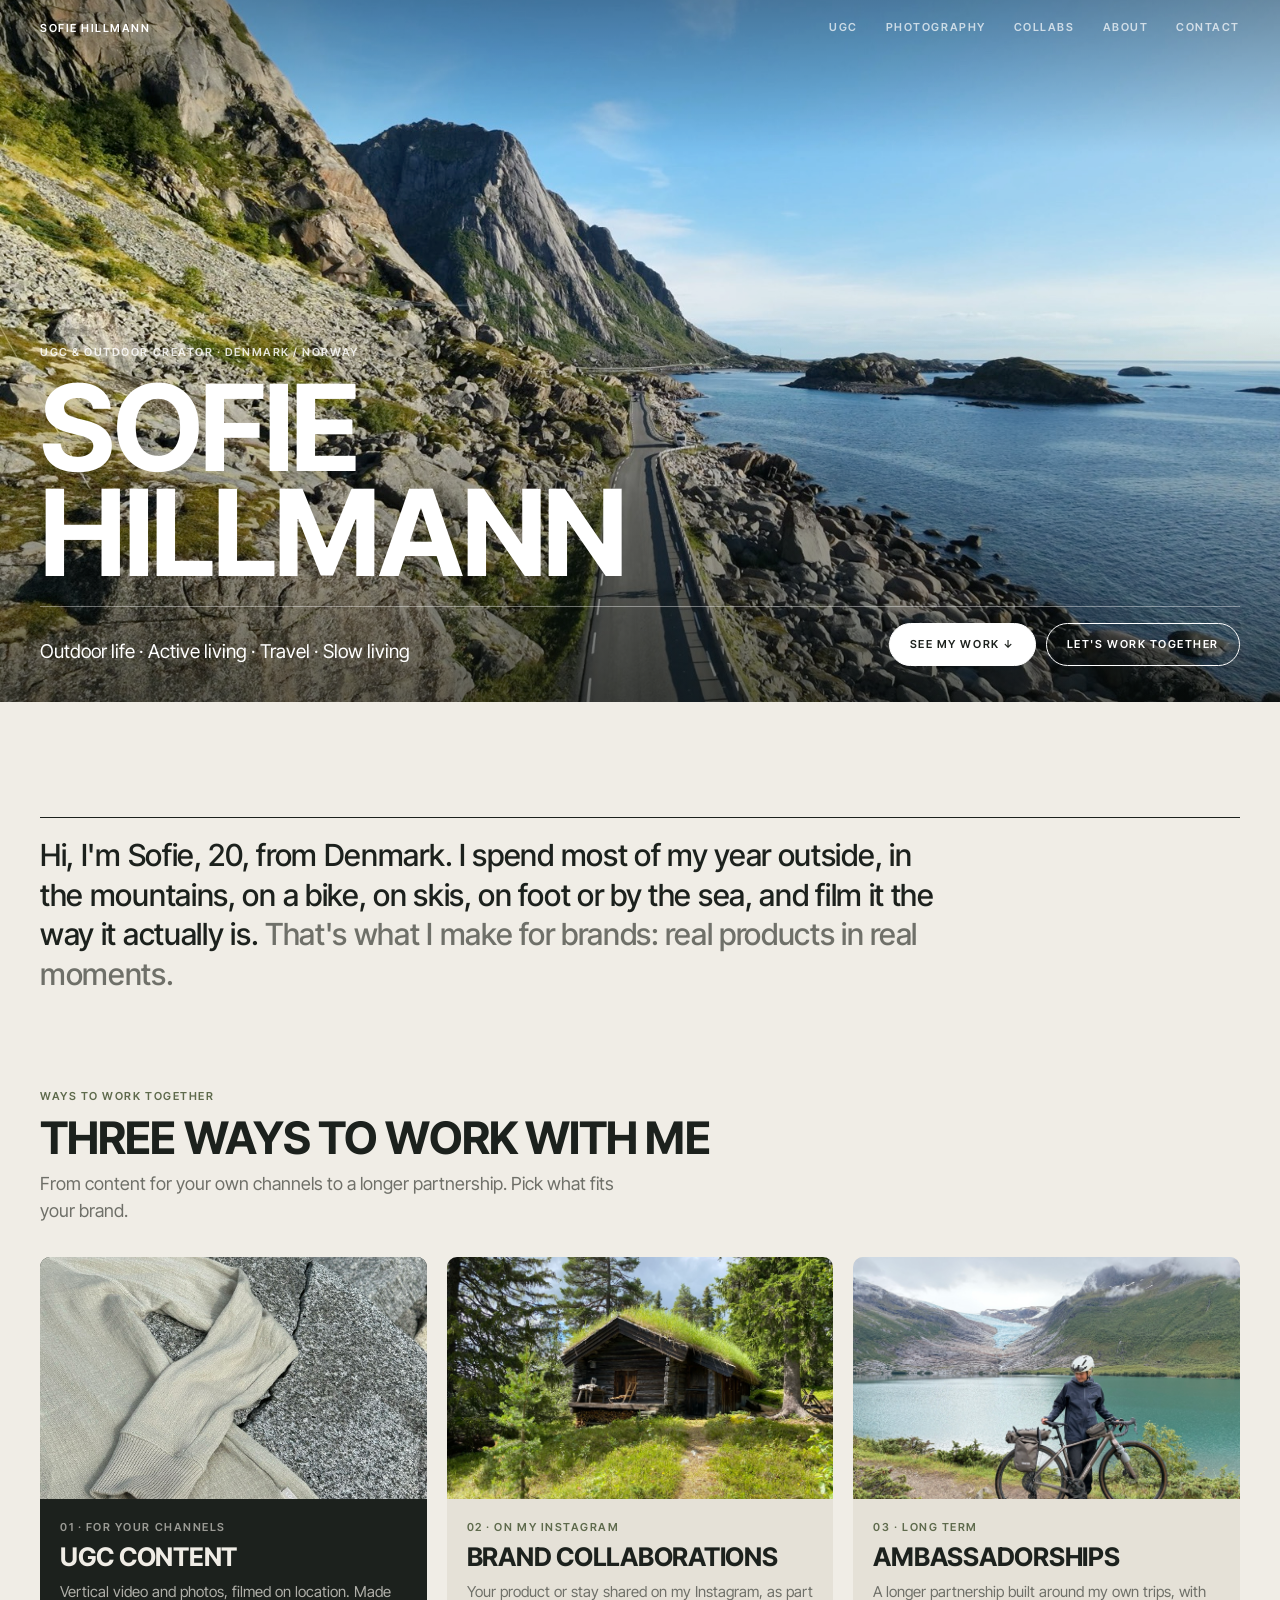
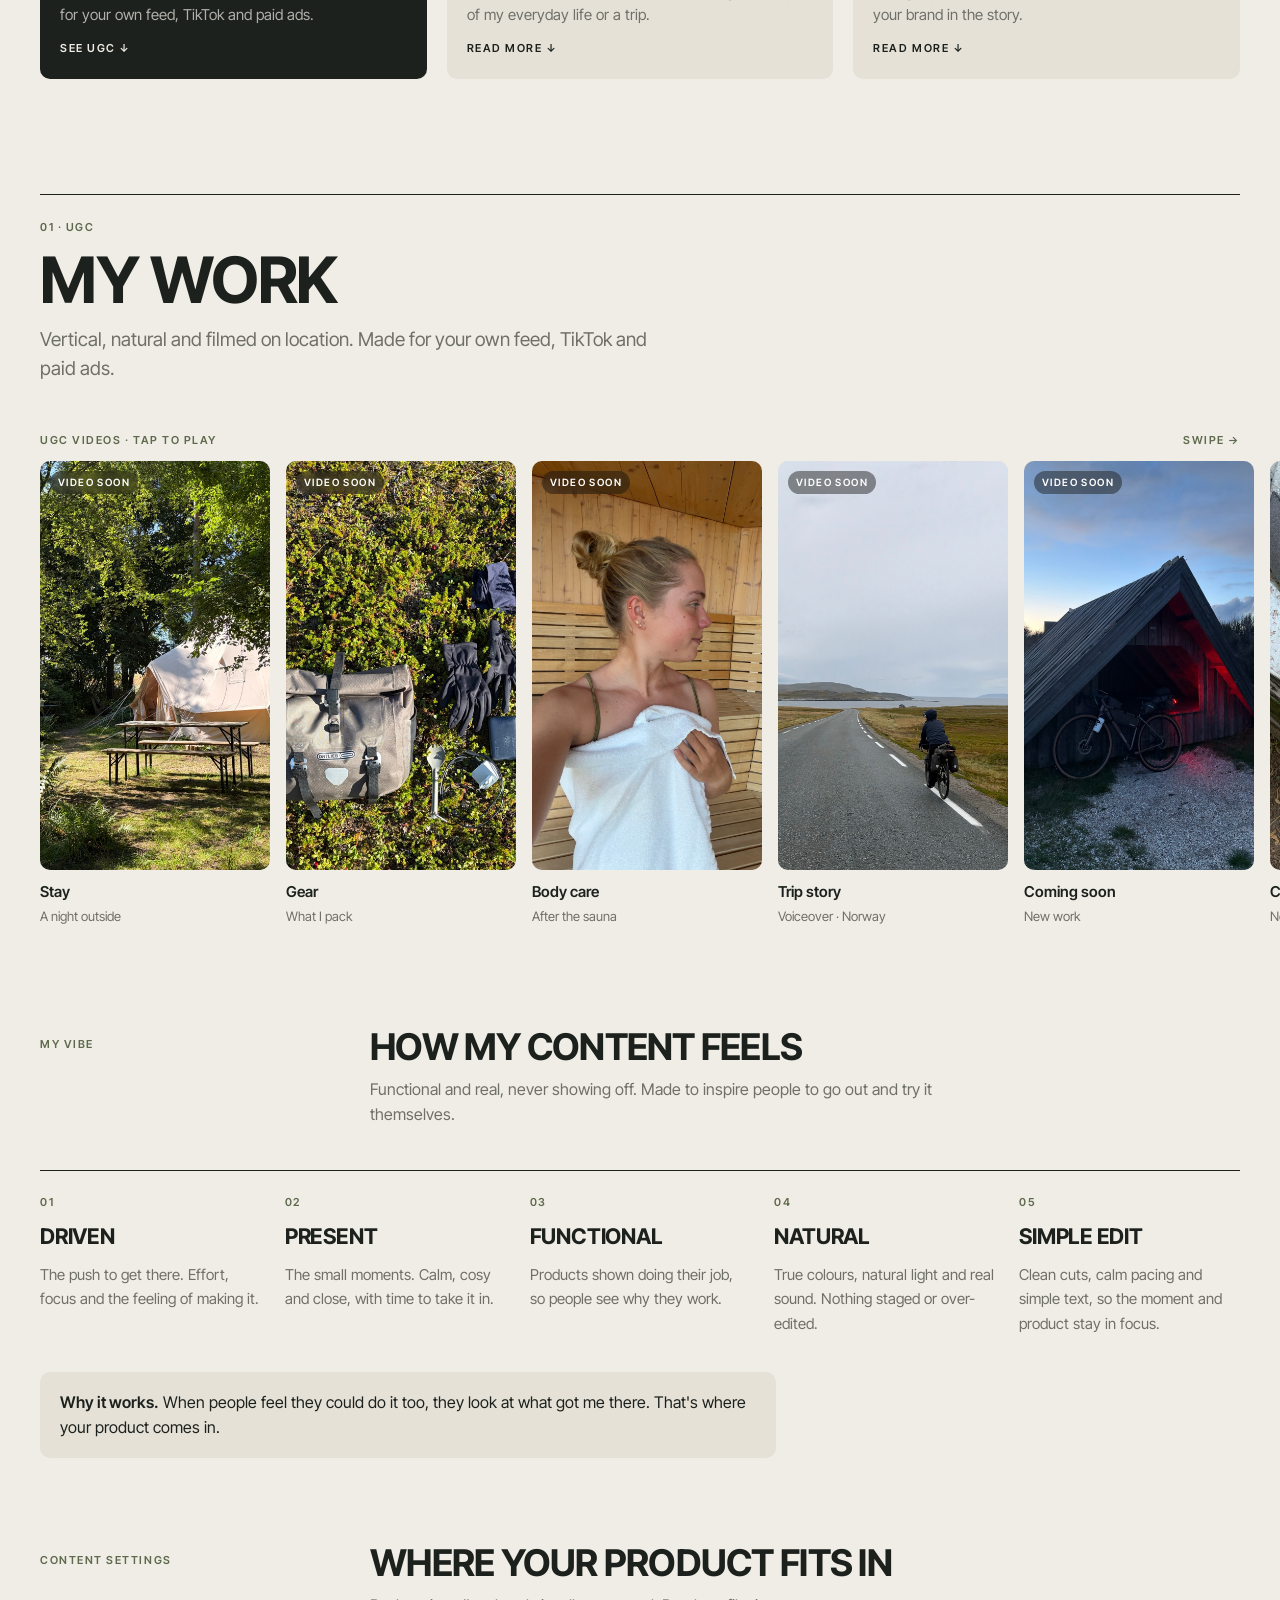
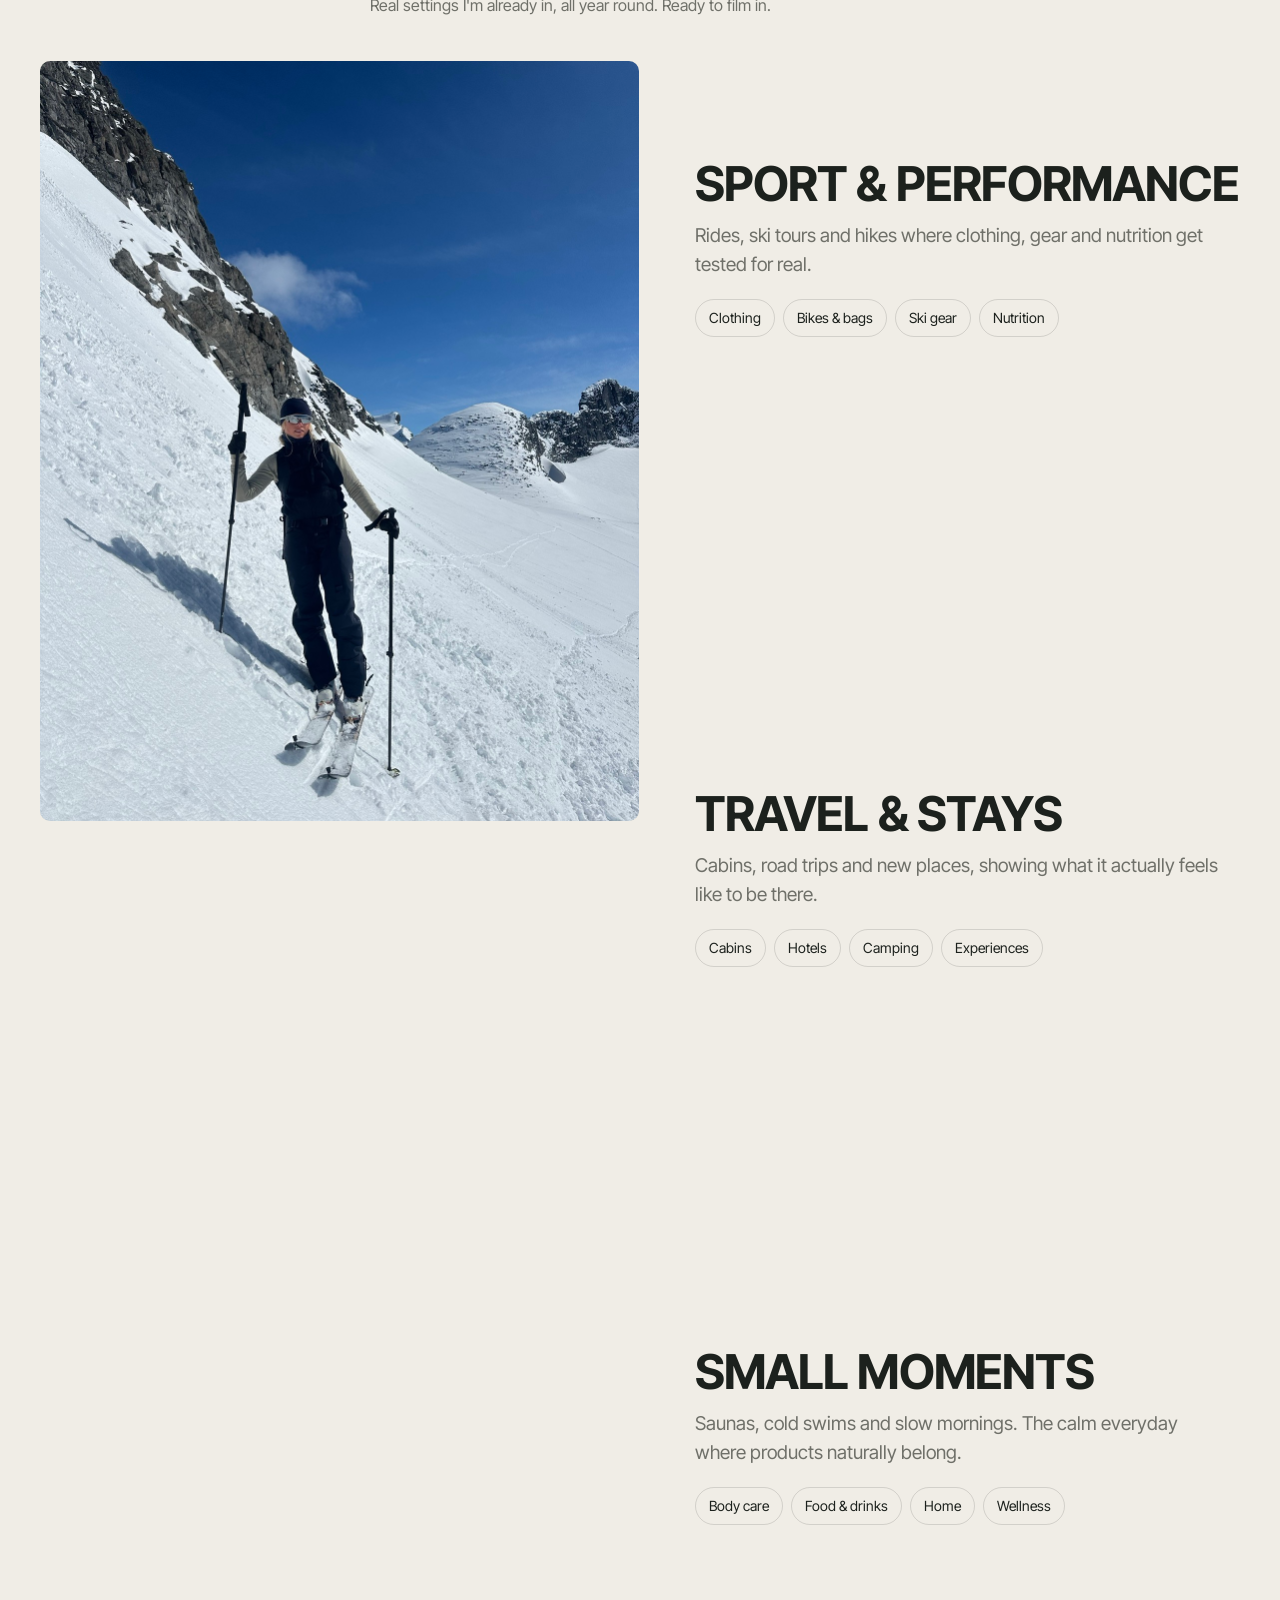
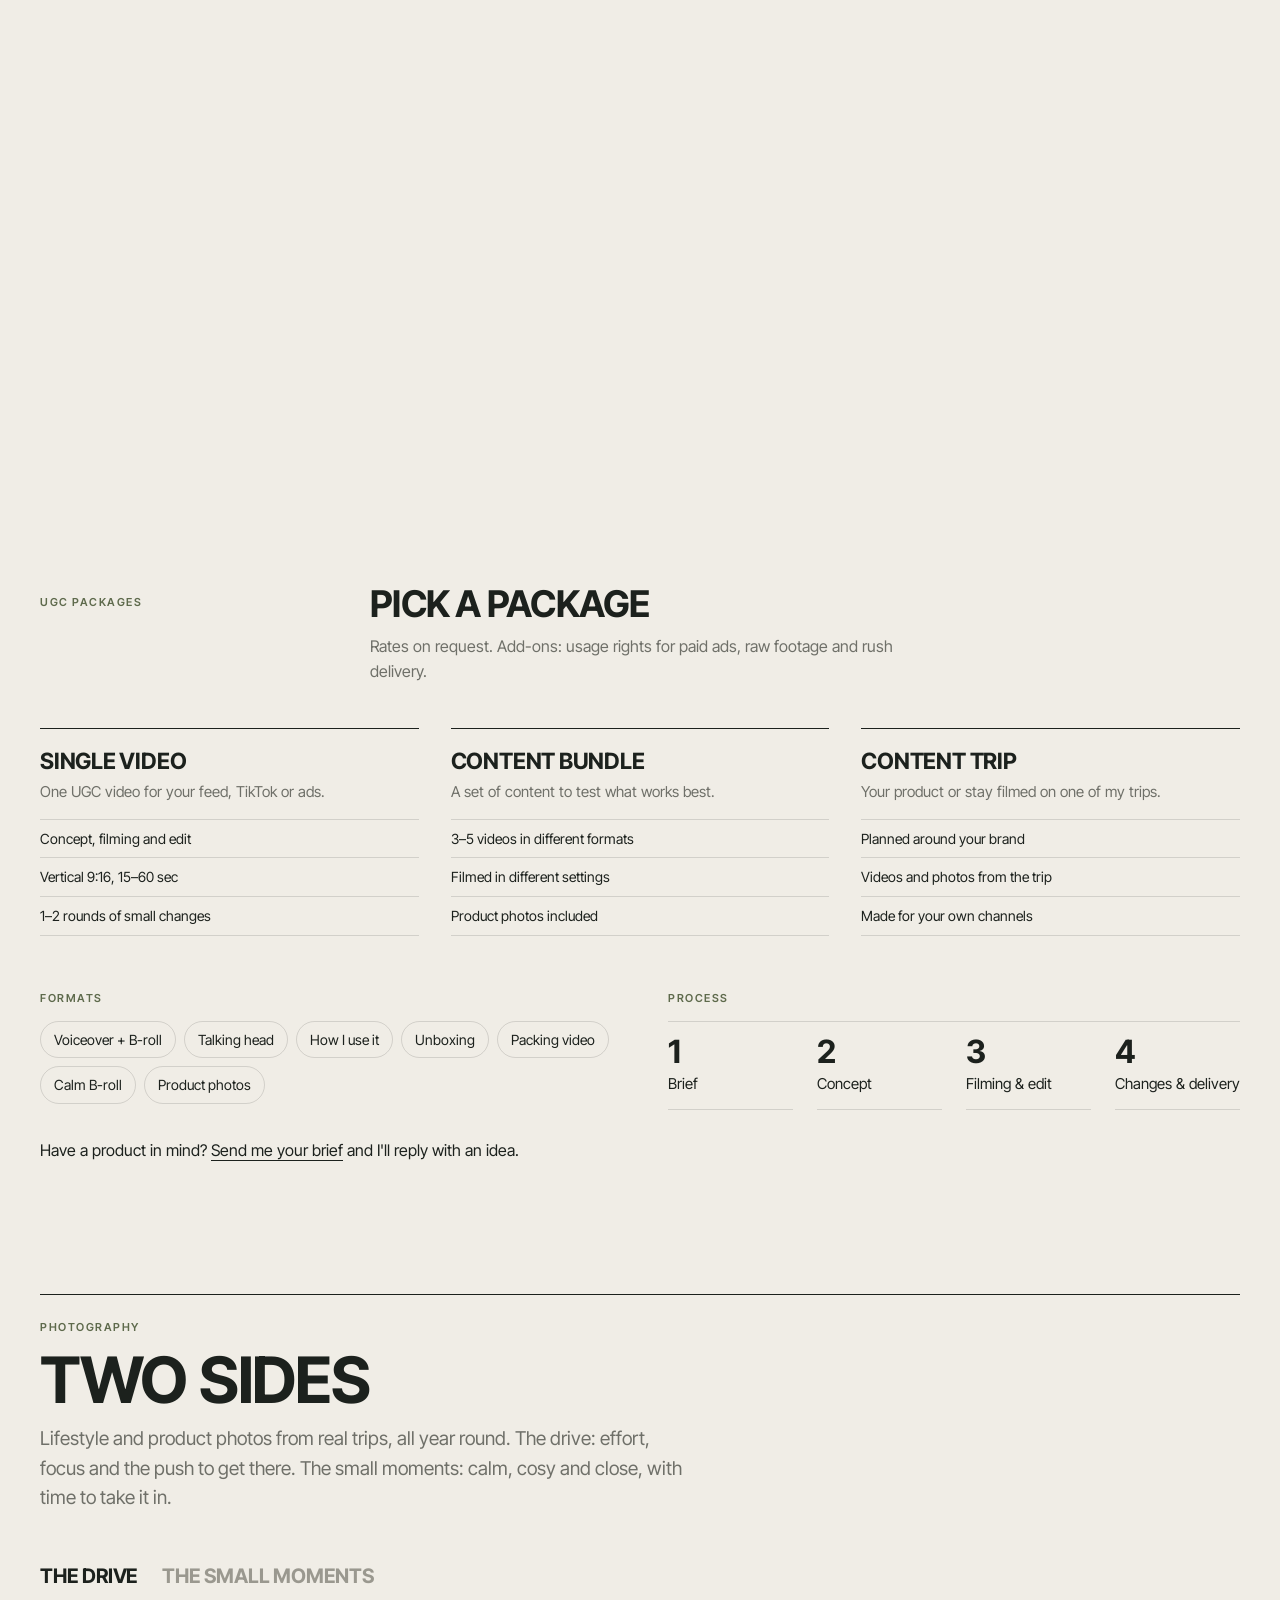
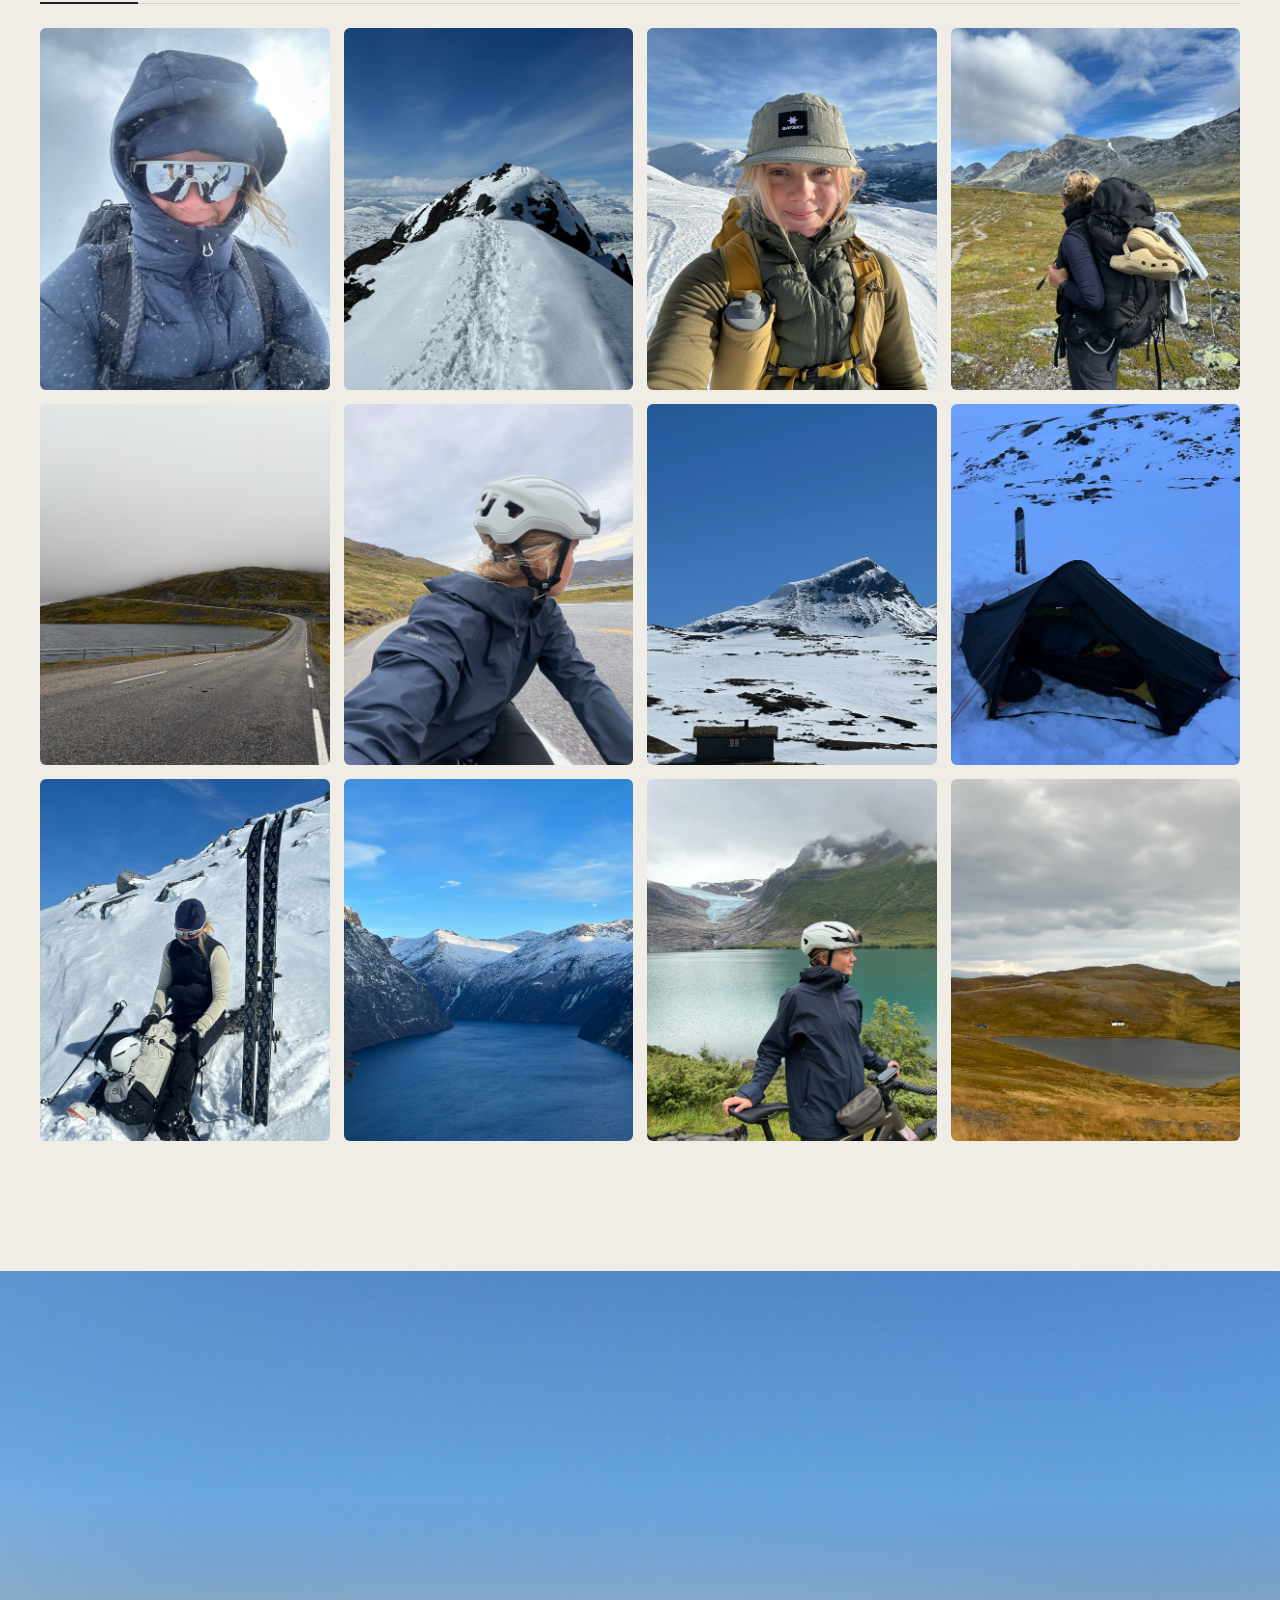
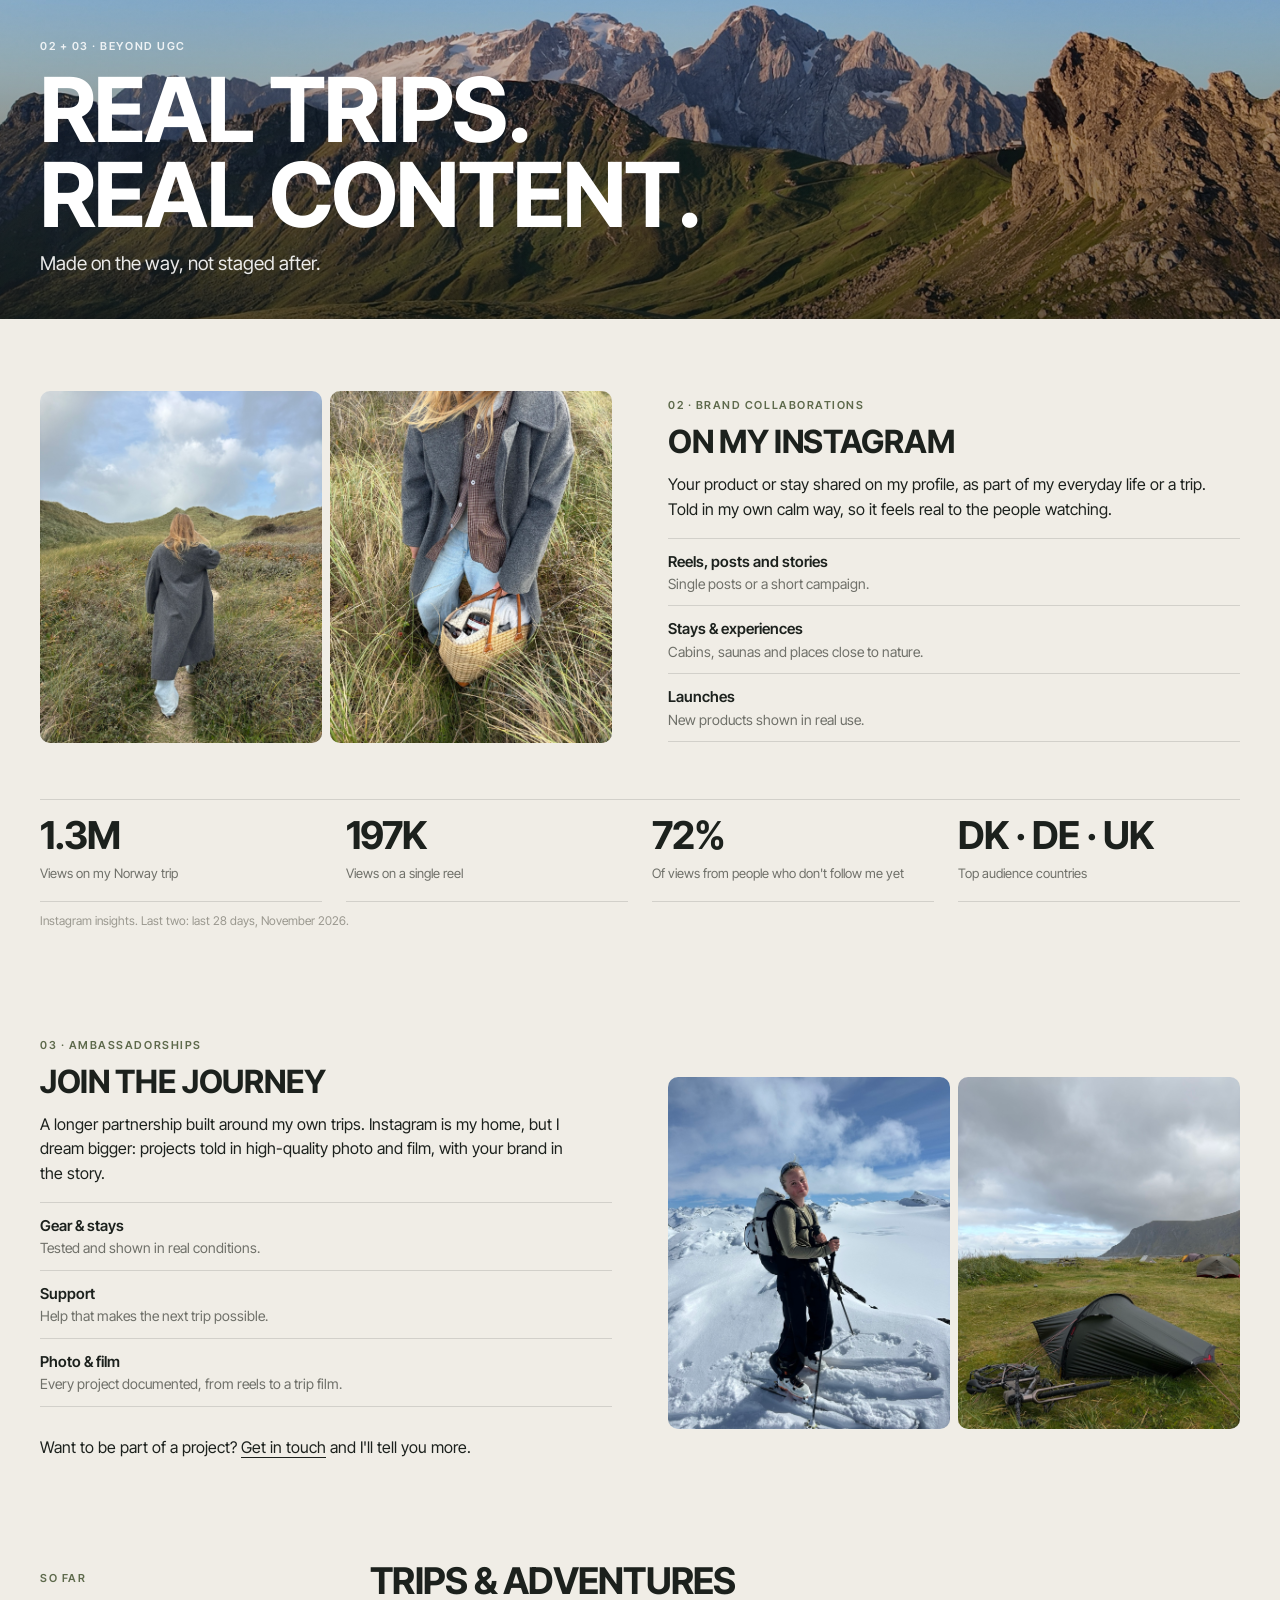
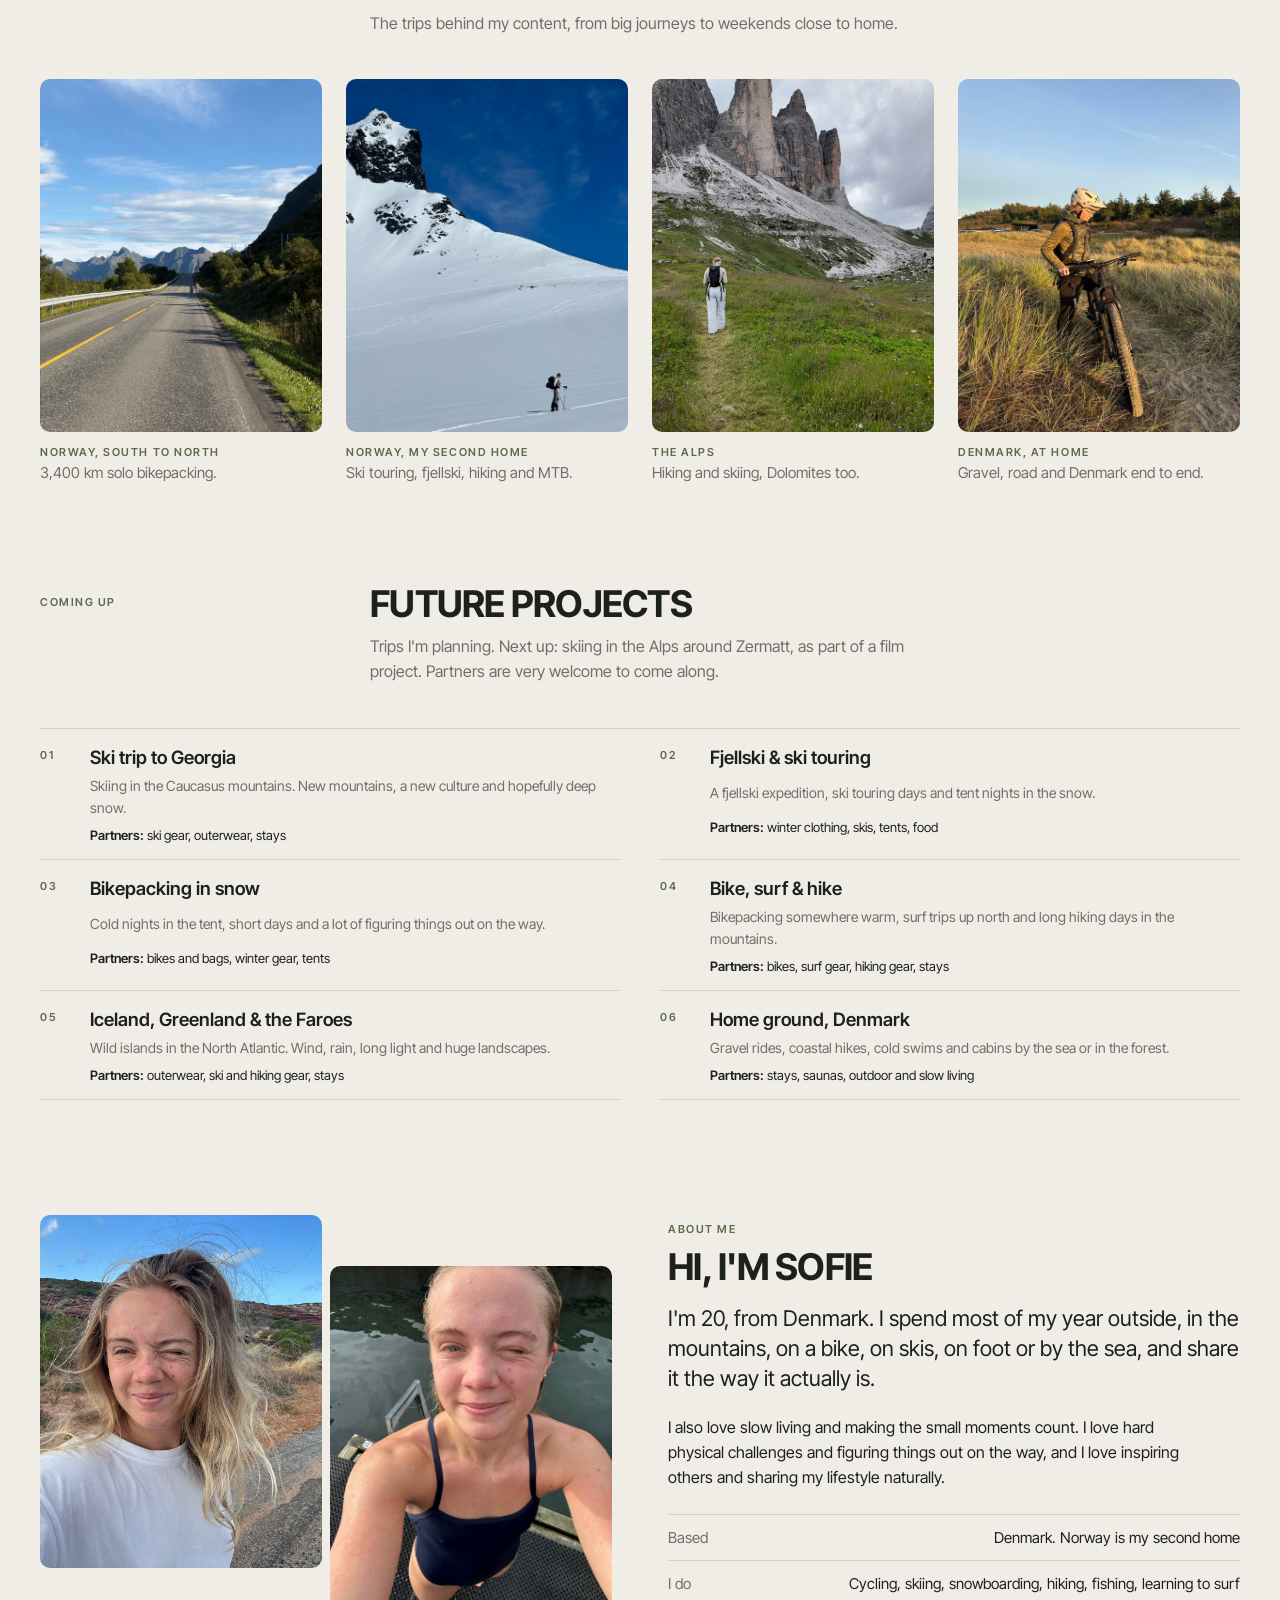
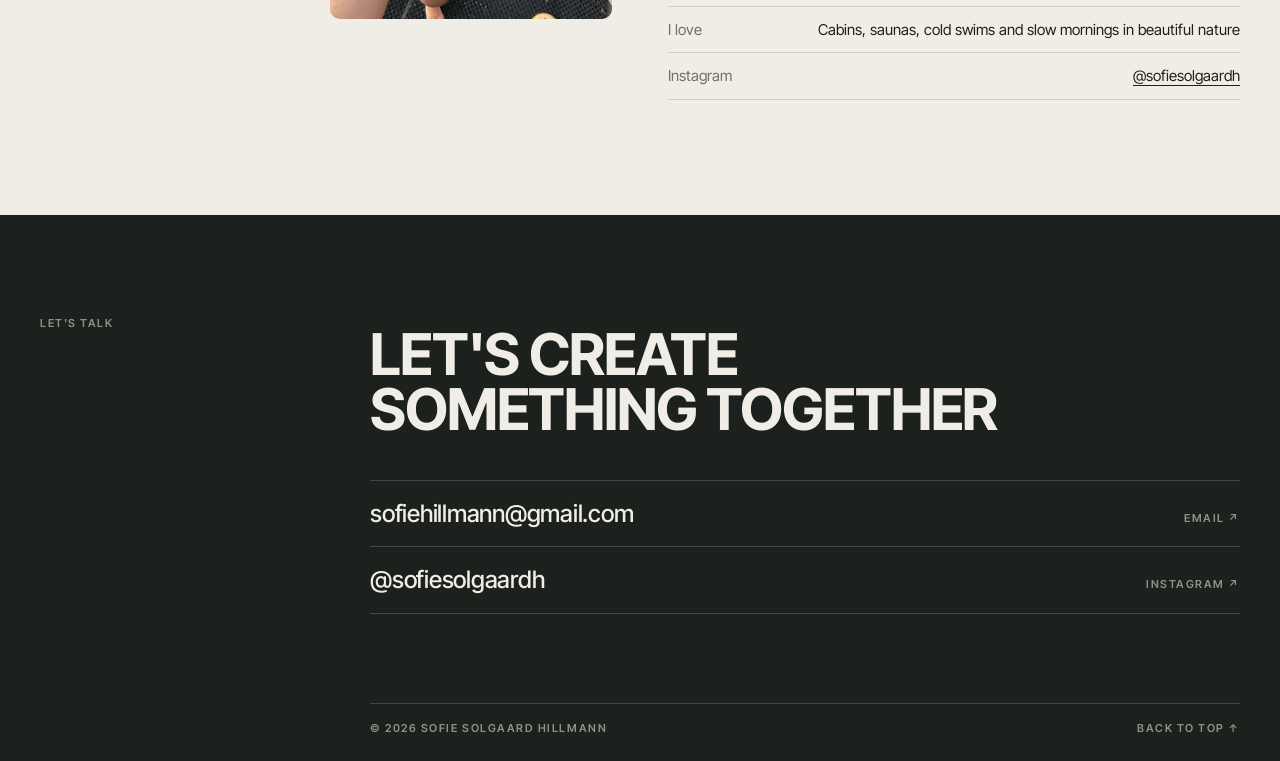
==== blanding/index.html @ 4571c260 "Opdater portfolio" ====
<!doctype html>
<html lang="en" class="no-js">
<head>
<meta charset="utf-8">
<meta name="viewport" content="width=device-width, initial-scale=1, viewport-fit=cover">
<title>Sofie Hillmann · UGC &amp; outdoor creator</title>
<meta name="description" content="Sofie Hillmann. UGC and outdoor creator from Denmark. Natural video and photos for brands, filmed on location in Denmark and Norway.">
<meta name="theme-color" content="#F0EDE6">
<link rel="preconnect" href="https://fonts.googleapis.com">
<link rel="preconnect" href="https://fonts.gstatic.com" crossorigin>
<link href="https://fonts.googleapis.com/css2?family=Inter+Tight:wght@400;500;600;700&display=swap" rel="stylesheet">
<link rel="stylesheet" href="style.css">
</head>
<body>

<!-- Version 3: one page. Order = what a brand needs to know, in the order they ask it:
     who → the three ways (overview) → 01 UGC (work, feel, fit, packages) → photography → 02 collabs → 03 ambassadorships (trips, future) → about → contact.
     Only the three main offers carry numbers 01/02/03.
     Text from the 2026/27 PDF portfolio. Never brand names, never prices. -->
<header class="top">
  <a href="#top">Sofie Hillmann</a>
  <nav aria-label="Main">
    <a href="#ugc">UGC</a>
    <a href="#gallery">Photography</a>
    <a href="#collabs">Collabs</a>
    <a href="#about">About</a>
    <a href="#contact" class="nav-contact">Contact</a>
  </nav>
</header>

<main class="page has-hero" id="top">

  <!-- ============ 1. WHO: full-screen hero ============ -->
  <section class="hero">
    <video class="hero-video" autoplay muted loop playsinline preload="auto" poster="billeder/hero-poster.jpg" aria-hidden="true">
      <source src="video/hero-mobil.mp4" type='video/mp4; codecs="hvc1"' media="(max-width: 760px)">
      <source src="video/hero.mp4" type='video/mp4; codecs="hvc1"'>
      <source src="video/hero-h264.mp4" type="video/mp4">
    </video>
    <div class="hero-text">
      <span class="label">UGC &amp; outdoor creator · Denmark / Norway</span>
      <h1 class="display">Sofie<br>Hillmann</h1>
      <div class="sub">
        <p>Outdoor life · Active living · Travel · Slow living</p>
        <div class="btns">
          <a class="pill light solid" href="#ugc">See my work ↓</a>
          <a class="pill light" href="#contact">Let's work together</a>
        </div>
      </div>
    </div>
  </section>

  <!-- ============ 2. WHAT: short intro + three ways to work together ============ -->
  <section class="wrap section" id="offer">
    <div class="intro-line reveal">
      <p class="lead">Hi, I'm Sofie, 20, from Denmark. I spend most of my year outside, in the mountains, on a bike, on skis, on foot or by the sea, and film it the way it actually is. <span>That's what I make for brands: real products in real moments.</span></p>
    </div>
    <div class="offers-head reveal">
      <span class="label">Ways to work together</span>
      <h2 class="display">Three ways to work with me</h2>
      <p>From content for your own channels to a longer partnership. Pick what fits your brand.</p>
    </div>
    <div class="offers">
      <a class="offer main reveal" href="#ugc">
        <img src="billeder/wool-rock.jpg" alt="A wool sweater on grey granite" loading="lazy">
        <div class="body">
          <span class="label">01 · For your channels</span>
          <h3>UGC content</h3>
          <p>Vertical video and photos, filmed on location. Made for your own feed, TikTok and paid ads.</p>
          <span class="more">See UGC ↓</span>
        </div>
      </a>
      <a class="offer reveal" href="#collabs">
        <img src="billeder/stay-turf-cabin.jpg" alt="A small cabin with a grass roof in the forest" loading="lazy">
        <div class="body">
          <span class="label">02 · On my Instagram</span>
          <h3>Brand collaborations</h3>
          <p>Your product or stay shared on my Instagram, as part of my everyday life or a trip.</p>
          <span class="more">Read more ↓</span>
        </div>
      </a>
      <a class="offer reveal" href="#ambassador">
        <img src="billeder/n2n-glacier-lake.jpg" alt="With the loaded bike by a glacier lake in Norway" loading="lazy">
        <div class="body">
          <span class="label">03 · Long term</span>
          <h3>Ambassadorships</h3>
          <p>A longer partnership built around my own trips, with your brand in the story.</p>
          <span class="more">Read more ↓</span>
        </div>
      </a>
    </div>
  </section>

  <!-- ============ 3. 01 UGC ============ -->
  <section class="wrap section" id="ugc">
    <div class="chapter-head reveal">
      <span class="label">01 · UGC</span>
      <h2 class="display">My work</h2>
      <p>Vertical, natural and filmed on location. Made for your own feed, TikTok and paid ads.</p>
    </div>

    <!-- 3a. UGC videos. VIDEOER: læg case-1.mp4 ... case-6.mp4 i nyeste/video. Aldrig brandnavne i figcaption. -->
    <div class="strip-hint"><span class="label">UGC videos · tap to play</span><span class="label">Swipe →</span></div>
    <div class="strip" aria-label="UGC videos, scroll sideways">
      <figure class="clip">
        <div class="clip-frame"><video muted loop playsinline preload="metadata" poster="billeder/ugc-stay.jpg"><source src="video/case-1.mp4" type="video/mp4"></video><span class="tag">Video</span></div>
        <figcaption><b>Stay</b><span>A night outside</span></figcaption>
      </figure>
      <figure class="clip">
        <div class="clip-frame"><video muted loop playsinline preload="metadata" poster="billeder/ugc-gear.jpg"><source src="video/case-2.mp4" type="video/mp4"></video><span class="tag">Video</span></div>
        <figcaption><b>Gear</b><span>What I pack</span></figcaption>
      </figure>
      <figure class="clip">
        <div class="clip-frame"><video muted loop playsinline preload="metadata" poster="billeder/ugc-bodycare.jpg"><source src="video/case-3.mp4" type="video/mp4"></video><span class="tag">Video</span></div>
        <figcaption><b>Body care</b><span>After the sauna</span></figcaption>
      </figure>
      <figure class="clip">
        <div class="clip-frame"><video muted loop playsinline preload="metadata" poster="billeder/n2n-finnmark-ride.jpg"><source src="video/case-4.mp4" type="video/mp4"></video><span class="tag">Video</span></div>
        <figcaption><b>Trip story</b><span>Voiceover · Norway</span></figcaption>
      </figure>
      <figure class="clip">
        <div class="clip-frame"><video muted loop playsinline preload="metadata" poster="billeder/dk-shelter.jpg"><source src="video/case-5.mp4" type="video/mp4"></video><span class="tag">Video</span></div>
        <figcaption><b>Coming soon</b><span>New work</span></figcaption>
      </figure>
      <figure class="clip">
        <div class="clip-frame"><video muted loop playsinline preload="metadata" poster="billeder/small-picnic.jpg"><source src="video/case-6.mp4" type="video/mp4"></video><span class="tag">Video</span></div>
        <figcaption><b>Coming soon</b><span>New work</span></figcaption>
      </figure>
    </div>

    <!-- 3c. My vibe -->
    <div class="sub-block">
      <div class="head">
        <div class="label reveal">My vibe</div>
        <h3 class="display h-sub reveal">How my content feels</h3>
        <p class="reveal">Functional and real, never showing off. Made to inspire people to go out and try it themselves.</p>
      </div>
      <div class="vibe reveal">
        <div><span class="label">01</span><b>Driven</b><span>The push to get there. Effort, focus and the feeling of making it.</span></div>
        <div><span class="label">02</span><b>Present</b><span>The small moments. Calm, cosy and close, with time to take it in.</span></div>
        <div><span class="label">03</span><b>Functional</b><span>Products shown doing their job, so people see why they work.</span></div>
        <div><span class="label">04</span><b>Natural</b><span>True colours, natural light and real sound. Nothing staged or over-edited.</span></div>
        <div><span class="label">05</span><b>Simple edit</b><span>Clean cuts, calm pacing and simple text, so the moment and product stay in focus.</span></div>
      </div>
      <p class="why reveal"><b>Why it works.</b> When people feel they could do it too, they look at what got me there. That's where your product comes in.</p>
    </div>

    <!-- 3d. Where your product fits in: sticky split (image stays, text scrolls) -->
    <div class="sub-block">
      <div class="head">
        <div class="label reveal">Content settings</div>
        <h3 class="display h-sub reveal">Where your product fits in</h3>
        <p class="reveal">Real settings I'm already in, all year round. Ready to film in.</p>
      </div>
      <div class="split">
        <div class="split-media">
          <img class="on" src="billeder/ski-climb.jpg" alt="Ski touring up a steep snowy slope">
          <img src="billeder/lofoten-harbour.jpg" alt="Red and yellow houses by a calm harbour below the mountains in Lofoten" loading="lazy">
          <img src="billeder/small-sauna-window.jpg" alt="Looking out to sea through a round sauna window" loading="lazy">
        </div>
        <div class="split-text">
          <div class="chapter" data-img="0">
            <h3>Sport &amp; performance</h3>
            <p>Rides, ski tours and hikes where clothing, gear and nutrition get tested for real.</p>
            <div class="tags"><span>Clothing</span><span>Bikes &amp; bags</span><span>Ski gear</span><span>Nutrition</span></div>
          </div>
          <div class="chapter" data-img="1">
            <h3>Travel &amp; stays</h3>
            <p>Cabins, road trips and new places, showing what it actually feels like to be there.</p>
            <div class="tags"><span>Cabins</span><span>Hotels</span><span>Camping</span><span>Experiences</span></div>
          </div>
          <div class="chapter" data-img="2">
            <h3>Small moments</h3>
            <p>Saunas, cold swims and slow mornings. The calm everyday where products naturally belong.</p>
            <div class="tags"><span>Body care</span><span>Food &amp; drinks</span><span>Home</span><span>Wellness</span></div>
          </div>
        </div>
      </div>
    </div>

    <!-- 3e. Services -->
    <div class="sub-block">
      <div class="head">
        <div class="label reveal">UGC packages</div>
        <h3 class="display h-sub reveal">Pick a package</h3>
        <p class="reveal">Rates on request. Add-ons: usage rights for paid ads, raw footage and rush delivery.</p>
      </div>
      <div class="cols three">
        <div class="service reveal">
          <h3>Single video</h3>
          <p>One UGC video for your feed, TikTok or ads.</p>
          <ul><li>Concept, filming and edit</li><li>Vertical 9:16, 15–60 sec</li><li>1–2 rounds of small changes</li></ul>
        </div>
        <div class="service reveal">
          <h3>Content bundle</h3>
          <p>A set of content to test what works best.</p>
          <ul><li>3–5 videos in different formats</li><li>Filmed in different settings</li><li>Product photos included</li></ul>
        </div>
        <div class="service reveal">
          <h3>Content trip</h3>
          <p>Your product or stay filmed on one of my trips.</p>
          <ul><li>Planned around your brand</li><li>Videos and photos from the trip</li><li>Made for your own channels</li></ul>
        </div>
      </div>
      <div class="two-small">
        <div class="reveal">
          <span class="label">Formats</span>
          <div class="tags"><span>Voiceover + B-roll</span><span>Talking head</span><span>How I use it</span><span>Unboxing</span><span>Packing video</span><span>Calm B-roll</span><span>Product photos</span></div>
        </div>
        <div class="reveal">
          <span class="label">Process</span>
          <div class="process"><div><b>1</b>Brief</div><div><b>2</b>Concept</div><div><b>3</b>Filming &amp; edit</div><div><b>4</b>Changes &amp; delivery</div></div>
        </div>
      </div>
      <p class="cta reveal">Have a product in mind? <a class="link" href="#contact">Send me your brief</a> and I'll reply with an idea.</p>
    </div>
  </section>

  <!-- ============ 4. PHOTOGRAPHY: the two sides (photos are part of the UGC offer) ============ -->
  <section class="wrap section" id="gallery">
    <div class="chapter-head reveal">
      <span class="label">Photography</span>
      <h2 class="display">Two sides</h2>
      <p>Lifestyle and product photos from real trips, all year round. The drive: effort, focus and the push to get there. The small moments: calm, cosy and close, with time to take it in.</p>
    </div>
    <div class="tabs" role="tablist">
      <button role="tab" id="tab-drive" aria-controls="panel-drive" aria-selected="true">The drive</button>
      <button role="tab" id="tab-small" aria-controls="panel-small" aria-selected="false">The small moments</button>
    </div>
    <div class="panel" id="panel-drive" role="tabpanel" aria-labelledby="tab-drive">
      <img src="billeder/storm-hood.jpg" alt="Hood and goggles in snowy wind" loading="lazy">
      <img src="billeder/n2n-fog-road.jpg" alt="A road disappearing into fog in northern Norway" loading="lazy">
      <img src="billeder/ski-break.jpg" alt="A break next to skis in the snow" loading="lazy">
      <img src="billeder/winter-ridge.jpg" alt="Footprints along a snowy ridge" loading="lazy">
      <img src="billeder/n2n-selfie-rain.jpg" alt="Riding in the rain in Norway" loading="lazy">
      <img src="billeder/hero-fjord-snow.jpg" alt="A deep blue fjord between snowy mountains" loading="lazy">
      <img src="billeder/ski-cap.jpg" alt="Smiling in a cap on a snowfield" loading="lazy">
      <img src="billeder/winter-cabin-peak.jpg" alt="A small cabin below a snowy peak" loading="lazy">
      <img src="billeder/n2n-glacier-portrait.jpg" alt="With the bike by a glacier lake" loading="lazy">
      <img src="billeder/alps-pack.jpg" alt="Hiking with a big backpack in the Norwegian mountains" loading="lazy">
      <img src="billeder/winter-tent.jpg" alt="A tent pitched in the snow" loading="lazy">
      <img src="billeder/n2n-tundra.jpg" alt="A lake on the open tundra in autumn colours" loading="lazy">
    </div>
    <div class="panel" id="panel-small" role="tabpanel" aria-labelledby="tab-small" hidden>
      <img src="billeder/small-sauna-door.jpg" alt="Sitting in the open door of a wooden sauna" loading="lazy">
      <img src="billeder/small-sea.jpg" alt="Calm sea at sunrise" loading="lazy">
      <img src="billeder/small-picnic.jpg" alt="A picnic basket with tea and blankets outside" loading="lazy">
      <img src="billeder/small-chamomile.jpg" alt="Picking chamomile" loading="lazy">
      <img src="billeder/small-stove.jpg" alt="A wood stove burning next to stacked firewood" loading="lazy">
      <img src="billeder/small-tent-meadow.jpg" alt="A green tent on a mountain plateau under low clouds" loading="lazy">
      <img src="billeder/small-sauna-wagon.jpg" alt="A glowing sauna wagon by the sea at dusk" loading="lazy">
      <img src="billeder/dk-boats.jpg" alt="Walking towards fishing boats on a Danish beach" loading="lazy">
      <img src="billeder/small-breakfast.jpg" alt="A slow breakfast with tea and fruit on a marble table" loading="lazy">
      <img src="billeder/small-ladder.jpg" alt="A ladder down into clear, calm water" loading="lazy">
      <img src="billeder/ugc-campanyon.jpg" alt="A bell tent and picnic table in the forest" loading="lazy">
      <img src="billeder/ugc-soon-sauna.jpg" alt="A sauna window looking out over a quiet harbour" loading="lazy">
    </div>
  </section>

  <!-- ============ 5. Big band, opens 02 + 03: Real trips. Real content. ============ -->
  <section class="band" id="collabs">
    <img class="drift" style="object-position:50% 70%" src="billeder/band-mountains.jpg" alt="Morning light on green ridges and high peaks" loading="lazy">
    <div class="band-text wrap">
      <span class="label">02 + 03 · Beyond UGC</span>
      <h2 class="display">Real trips.<br>Real content.</h2>
      <p>Made on the way, not staged after.</p>
    </div>
  </section>

  <section class="wrap section">
    <!-- 02 Brand collaborations -->
    <div class="two">
      <div class="duo reveal">
        <img src="billeder/dk-dunes-coat.jpg" alt="Walking through the dunes in a long coat" loading="lazy">
        <img src="billeder/small-dunes-basket.jpg" alt="Coat and basket in the dune grass" loading="lazy">
      </div>
      <div class="reveal">
        <span class="label">02 · Brand collaborations</span>
        <h3>On my Instagram</h3>
        <p>Your product or stay shared on my profile, as part of my everyday life or a trip. Told in my own calm way, so it feels real to the people watching.</p>
        <ul class="facts plain">
          <li><b>Reels, posts and stories</b><span>Single posts or a short campaign.</span></li>
          <li><b>Stays &amp; experiences</b><span>Cabins, saunas and places close to nature.</span></li>
          <li><b>Launches</b><span>New products shown in real use.</span></li>
        </ul>
      </div>
    </div>

    <div class="stats-row reveal" style="margin-top:clamp(36px,5vw,56px)">
      <div><b>1.3M</b><span>Views on my Norway trip</span></div>
      <div><b>197K</b><span>Views on a single reel</span></div>
      <div><b>72%</b><span>Of views from people who don't follow me yet</span></div>
      <div><b>DK · DE · UK</b><span>Top audience countries</span></div>
    </div>
    <p class="source">Instagram insights. Last two: last 28 days, November 2026.</p>

    <!-- 03 Ambassadorships -->
    <div class="sub-block two" id="ambassador">
      <div class="reveal">
        <span class="label">03 · Ambassadorships</span>
        <h3>Join the journey</h3>
        <p>A longer partnership built around my own trips. Instagram is my home, but I dream bigger: projects told in high-quality photo and film, with your brand in the story.</p>
        <ul class="facts plain">
          <li><b>Gear &amp; stays</b><span>Tested and shown in real conditions.</span></li>
          <li><b>Support</b><span>Help that makes the next trip possible.</span></li>
          <li><b>Photo &amp; film</b><span>Every project documented, from reels to a trip film.</span></li>
        </ul>
        <p class="cta">Want to be part of a project? <a class="link" href="#contact">Get in touch</a> and I'll tell you more.</p>
      </div>
      <div class="duo reveal">
        <img src="billeder/winter-summit.jpg" alt="Sofie on skis on a snowy summit" loading="lazy">
        <img src="billeder/n2n-tent-coast.jpg" alt="A tent and bike on the coast in northern Norway" loading="lazy">
      </div>
    </div>

    <!-- Trips so far -->
    <div class="sub-block">
      <div class="head">
        <div class="label reveal">So far</div>
        <h3 class="display h-sub reveal">Trips &amp; adventures</h3>
        <p class="reveal">The trips behind my content, from big journeys to weekends close to home.</p>
      </div>
      <div class="cols four">
        <div class="trip reveal"><img src="billeder/n2n-long-road.jpg" alt="A long empty road through Norway" loading="lazy"><span class="label">Norway, south to north</span><p>3,400 km solo bikepacking.</p></div>
        <div class="trip reveal"><img src="billeder/drive-2.jpg" alt="A lone skier on a big snowy slope" loading="lazy"><span class="label">Norway, my second home</span><p>Ski touring, fjellski, hiking and MTB.</p></div>
        <div class="trip reveal"><img src="billeder/alps-drone.jpg" alt="Walking on a trail below the Tre Cime in the Dolomites" loading="lazy"><span class="label">The Alps</span><p>Hiking and skiing, Dolomites too.</p></div>
        <div class="trip reveal"><img src="billeder/dunes-bike.jpg" alt="With a mountain bike in golden dune grass" loading="lazy"><span class="label">Denmark, at home</span><p>Gravel, road and Denmark end to end.</p></div>
      </div>
    </div>

    <!-- Future projects -->
    <div class="sub-block">
      <div class="head">
        <div class="label reveal">Coming up</div>
        <h3 class="display h-sub reveal">Future projects</h3>
        <p class="reveal">Trips I'm planning. Next up: skiing in the Alps around Zermatt, as part of a film project. Partners are very welcome to come along.</p>
      </div>
      <ol class="next-list grid reveal">
        <li><span class="label">01</span><h3>Ski trip to Georgia</h3><p>Skiing in the Caucasus mountains. New mountains, a new culture and hopefully deep snow.</p><span class="room"><b>Partners:</b> ski gear, outerwear, stays</span></li>
        <li><span class="label">02</span><h3>Fjellski &amp; ski touring</h3><p>A fjellski expedition, ski touring days and tent nights in the snow.</p><span class="room"><b>Partners:</b> winter clothing, skis, tents, food</span></li>
        <li><span class="label">03</span><h3>Bikepacking in snow</h3><p>Cold nights in the tent, short days and a lot of figuring things out on the way.</p><span class="room"><b>Partners:</b> bikes and bags, winter gear, tents</span></li>
        <li><span class="label">04</span><h3>Bike, surf &amp; hike</h3><p>Bikepacking somewhere warm, surf trips up north and long hiking days in the mountains.</p><span class="room"><b>Partners:</b> bikes, surf gear, hiking gear, stays</span></li>
        <li><span class="label">05</span><h3>Iceland, Greenland &amp; the Faroes</h3><p>Wild islands in the North Atlantic. Wind, rain, long light and huge landscapes.</p><span class="room"><b>Partners:</b> outerwear, ski and hiking gear, stays</span></li>
        <li><span class="label">06</span><h3>Home ground, Denmark</h3><p>Gravel rides, coastal hikes, cold swims and cabins by the sea or in the forest.</p><span class="room"><b>Partners:</b> stays, saunas, outdoor and slow living</span></li>
      </ol>
    </div>
  </section>

  <!-- ============ 6. ABOUT ============ -->
  <section class="wrap section" id="about">
    <div class="two top-align">
      <div class="duo reveal">
        <img src="billeder/portrait-grin.jpg" alt="Sofie grinning with windswept hair" loading="lazy">
        <img src="billeder/small-cold-dip.jpg" alt="Sofie smiling in the water after a cold dip" loading="lazy" style="margin-top:18%">
      </div>
      <div class="reveal">
        <span class="label">About me</span>
        <h2 class="display h-sub" style="margin:10px 0 18px">Hi, I'm Sofie</h2>
        <p class="lead">I'm 20, from Denmark. I spend most of my year outside, in the mountains, on a bike, on skis, on foot or by the sea, and share it the way it actually is.</p>
        <p>I also love slow living and making the small moments count. I love hard physical challenges and figuring things out on the way, and I love inspiring others and sharing my lifestyle naturally.</p>
        <ul class="facts" style="margin-top:24px">
          <li><span>Based</span><span>Denmark. Norway is my second home</span></li>
          <li><span>I do</span><span>Cycling, skiing, snowboarding, hiking, fishing, learning to surf</span></li>
          <li><span>I love</span><span>Cabins, saunas, cold swims and slow mornings in beautiful nature</span></li>
          <li><span>Instagram</span><span><a class="link" href="https://www.instagram.com/sofiesolgaardh/" target="_blank" rel="noopener">@sofiesolgaardh</a></span></li>
        </ul>
      </div>
    </div>
  </section>

</main>

<!-- ============ 7. CONTACT ============ -->
<footer class="contact" id="contact">
  <div class="wrap contact-grid">
    <div class="label">Let's talk</div>
    <h2 class="display">Let's create<br>something together</h2>
    <div class="contact-links">
      <a href="mailto:sofiehillmann@gmail.com">sofiehillmann@gmail.com <span class="label">Email ↗</span></a>
      <a href="https://www.instagram.com/sofiesolgaardh/" target="_blank" rel="noopener">@sofiesolgaardh <span class="label">Instagram ↗</span></a>
    </div>
    <div class="foot">
      <span class="label">© 2026 Sofie Solgaard Hillmann</span>
      <a href="#top" class="label">Back to top ↑</a>
    </div>
  </div>
</footer>

<script src="main.js"></script>
</body>
</html>
---- blanding/style.css ----
/* Sofie Hillmann – version 3 (blanding): v4 one page + store billeder og scroll-effekter fra v2 */
:root{
  --bg:#F0EDE6;
  --bg-2:#E5E1D7;
  --ink:#1C211D;
  --muted:#6F7069;
  --soft:#9A988F;
  --line:rgba(28,33,29,.14);
  --night:#1C211D;
  --night-ink:#F0EDE6;
  --moss:#5E6A4C;
  --sans:"Inter Tight","Helvetica Neue",Helvetica,Arial,system-ui,sans-serif;
  --gutter:16px;
  --head-h:52px;
  --space:clamp(64px,9vw,120px);
  --radius:10px;
}
@media (min-width:760px){ :root{ --gutter:40px; --head-h:58px; } }

*,*::before,*::after{ box-sizing:border-box; }
html{ scroll-behavior:smooth; -webkit-text-size-adjust:100%; }
@media (prefers-reduced-motion:reduce){ html{ scroll-behavior:auto; } }
body{
  margin:0; background:var(--bg); color:var(--ink);
  font-family:var(--sans); font-weight:400; font-size:16px; line-height:1.55;
  overflow-x:clip; -webkit-font-smoothing:antialiased;
}
img,video{ display:block; max-width:100%; }
img{ height:auto; }
a{ color:inherit; text-decoration:none; }
p{ margin:0 0 1em; }
h1,h2,h3,h4{ margin:0; font-weight:700; }
figure{ margin:0; }
em,i{ font-style:normal; }

.wrap{ padding-inline:var(--gutter); max-width:1280px; margin-inline:auto; }
.label{
  font-size:11px; font-weight:600; letter-spacing:.14em; text-transform:uppercase; color:var(--moss);
}
.display{
  font-weight:700; text-transform:uppercase; letter-spacing:-.02em; line-height:.95;
}
.muted{ color:var(--muted); }
.section{ padding-top:var(--space); }
.link{ border-bottom:1px solid currentColor; }

/* ---------- Header ---------- */
.top{
  position:fixed; inset:0 0 auto 0; z-index:50; height:var(--head-h);
  display:flex; justify-content:space-between; align-items:center; gap:16px;
  padding:0 var(--gutter);
  background:color-mix(in srgb, var(--bg) 94%, transparent);
  -webkit-backdrop-filter:blur(10px); backdrop-filter:blur(10px);
  border-bottom:1px solid var(--line); color:var(--ink);
}
.top a{ font-size:11px; font-weight:600; letter-spacing:.14em; text-transform:uppercase; }
.top nav{ display:flex; gap:14px; }
.top nav a{ opacity:.7; transition:opacity .3s; padding:6px 0; border-bottom:1px solid transparent; }
.top nav a:hover{ opacity:1; }
.top nav a[aria-current="page"]{ opacity:1; border-bottom-color:currentColor; }
@media (min-width:760px){ .top nav{ gap:28px; } }
@media (max-width:370px){ .top nav{ gap:10px; } .top a{ letter-spacing:.08em; } }

.page{ padding-top:var(--head-h); padding-bottom:var(--space); }

/* ---------- Home intro (text + two photos) ---------- */
.home-intro{ display:grid; gap:28px; padding-top:clamp(28px,5vw,64px); }
.home-intro h1{ font-size:clamp(2.4rem,8vw,4.6rem); margin:14px 0 18px; }
.home-intro .lead{ font-size:clamp(1.1rem,2vw,1.35rem); line-height:1.4; max-width:28em; margin:0 0 24px; }
.home-photos{ display:grid; grid-template-columns:1.25fr 1fr; gap:8px; }
.home-photos img{ width:100%; aspect-ratio:4/5; object-fit:cover; border-radius:var(--radius); }
.home-photos img:last-child{ margin-top:18%; }
@media (min-width:900px){
  .home-intro{ grid-template-columns:1.05fr 1fr; gap:56px; align-items:center; }
}

.btns{ display:flex; flex-wrap:wrap; gap:10px; }
.pill{
  display:inline-flex; align-items:center; gap:10px; padding:12px 20px; border-radius:999px;
  border:1px solid var(--ink); font-size:11px; font-weight:600; letter-spacing:.14em; text-transform:uppercase;
  transition:background-color .3s, color .3s;
}
.pill:hover{ background:var(--ink); color:var(--bg); }
.pill.solid{ background:var(--ink); color:var(--bg); }
.pill.solid:hover{ background:var(--moss); border-color:var(--moss); }

/* ---------- Page intro ---------- */
.intro{ padding-top:clamp(36px,6vw,80px); padding-bottom:clamp(24px,4vw,44px); }
.intro h1{ font-size:clamp(2.3rem,7vw,4.4rem); margin:12px 0 16px; }
.intro p{ max-width:34em; font-size:clamp(16px,1.5vw,19px); color:var(--muted); margin:0; }

/* ---------- Section head ---------- */
.head{ display:grid; gap:10px; margin-bottom:clamp(24px,4vw,44px); }
.head h2{ font-size:clamp(1.8rem,4.6vw,3rem); }
.head p{ max-width:36em; color:var(--muted); margin:2px 0 0; }
@media (min-width:900px){
  .head{ grid-template-columns:1fr 3fr; column-gap:40px; align-items:end; }
  .head .label{ align-self:start; padding-top:.6em; }
  .head p{ grid-column:2; }
}

/* ---------- Offer cards (UGC / Collaborations / Ambassadorships) ---------- */
.offers{ display:grid; gap:14px; }
.offer{
  display:flex; flex-direction:column; background:var(--bg-2); border-radius:var(--radius); overflow:hidden;
  transition:transform .4s ease;
}
.offer:hover{ transform:translateY(-3px); }
.offer img{ width:100%; aspect-ratio:16/10; object-fit:cover; }
.offer .body{ padding:20px 20px 22px; display:flex; flex-direction:column; flex:1; }
.offer h3{ font-size:clamp(1.3rem,2.4vw,1.6rem); text-transform:uppercase; letter-spacing:-.01em; line-height:1; margin:8px 0 10px; }
.offer p{ color:var(--muted); font-size:15px; margin:0 0 14px; }
.offer ul{ list-style:none; padding:0; margin:0 0 18px; border-top:1px solid var(--line); }
.offer li{ padding:8px 0; border-bottom:1px solid var(--line); font-size:14px; }
.offer .more{ margin-top:auto; font-size:11px; font-weight:600; letter-spacing:.14em; text-transform:uppercase; }
.offer.main{ background:var(--night); color:var(--night-ink); }
.offer.main p{ color:rgba(240,237,230,.7); }
.offer.main .label{ color:rgba(240,237,230,.6); }
.offer.main ul, .offer.main li{ border-color:rgba(240,237,230,.18); }
@media (min-width:900px){ .offers{ grid-template-columns:repeat(3,1fr); gap:20px; } }

/* ---------- Small stats row ---------- */
.stats-row{ display:grid; grid-template-columns:repeat(2,1fr); border-top:1px solid var(--line); }
.stats-row div{ padding:16px 12px 16px 0; border-bottom:1px solid var(--line); }
.stats-row b{ display:block; font-size:clamp(1.6rem,4vw,2.4rem); letter-spacing:-.03em; line-height:1; margin-bottom:6px; }
.stats-row span{ font-size:13px; color:var(--muted); }
@media (min-width:900px){ .stats-row{ grid-template-columns:repeat(4,1fr); column-gap:24px; } }
.source{ font-size:12px; color:var(--soft); margin-top:10px; }

/* ---------- Two-column block ---------- */
.two{ display:grid; gap:28px; }
.two h3{ font-size:clamp(1.4rem,3vw,2rem); text-transform:uppercase; letter-spacing:-.01em; line-height:1; margin:10px 0 14px; }
.two p{ max-width:34em; }
@media (min-width:900px){ .two{ grid-template-columns:1fr 1fr; gap:56px; align-items:center; } .two.top-align{ align-items:start; } }
.duo{ display:grid; grid-template-columns:1fr 1fr; gap:8px; }
.duo img{ width:100%; aspect-ratio:4/5; object-fit:cover; border-radius:var(--radius); }

/* ---------- Lists ---------- */
.facts{ list-style:none; padding:0; margin:0; border-top:1px solid var(--line); }
.facts li{ padding:11px 0; border-bottom:1px solid var(--line); font-size:15px; display:flex; justify-content:space-between; gap:20px; }
.facts li span:first-child{ color:var(--muted); }
.facts li span:last-child{ text-align:right; }
.facts.plain li{ display:block; }
.facts.plain li span{ display:block; color:var(--muted); font-size:14px; text-align:left !important; }
.facts.plain li b{ font-weight:600; }

.tags{ display:flex; flex-wrap:wrap; gap:8px; }
.tags span{ border:1px solid var(--line); border-radius:999px; padding:7px 13px; font-size:14px; }

/* ---------- Horizontal strip ---------- */
.strip{
  display:flex; gap:10px; overflow-x:auto; scroll-snap-type:x mandatory; scroll-padding-inline:var(--gutter);
  margin-inline:calc(var(--gutter) * -1); padding:0 var(--gutter) 14px;
  scrollbar-width:thin; scrollbar-color:var(--line) transparent;
}
.strip > *{ flex:0 0 auto; scroll-snap-align:start; }
.strip-hint{ display:flex; justify-content:space-between; margin-bottom:12px; }
@media (min-width:900px){ .strip{ gap:16px; } }

/* ---------- Video clips ---------- */
.clip{ width:min(52vw,230px); }
.clip-frame{ position:relative; aspect-ratio:9/16; background:var(--bg-2); overflow:hidden; cursor:pointer; border-radius:var(--radius); }
.clip video{ width:100%; height:100%; object-fit:cover; }
.clip .tag{
  position:absolute; top:10px; left:10px; padding:4px 8px; border-radius:20px;
  background:rgba(20,20,18,.45); color:#fff; font-size:10px; letter-spacing:.14em; text-transform:uppercase; font-weight:600;
  -webkit-backdrop-filter:blur(6px); backdrop-filter:blur(6px);
}
.clip figcaption{ margin-top:10px; }
.clip figcaption b{ display:block; font-size:15px; font-weight:600; }
.clip figcaption span{ font-size:13px; color:var(--muted); }

/* ---------- Grids ---------- */
.photo-grid{ display:grid; grid-template-columns:1fr 1fr; gap:8px; }
.photo-grid img{ width:100%; aspect-ratio:4/5; object-fit:cover; border-radius:var(--radius); }
@media (min-width:900px){ .photo-grid{ grid-template-columns:repeat(4,1fr); gap:16px; } }

.cols{ display:grid; gap:36px; }
.cols h3{ font-size:clamp(1.15rem,2vw,1.4rem); text-transform:uppercase; letter-spacing:-.01em; line-height:1.05; margin:8px 0 8px; }
.cols p{ color:var(--muted); font-size:15px; }
.cols .duo{ margin-top:14px; }
.cols .duo img{ aspect-ratio:3/4; }
@media (min-width:760px){ .cols{ grid-template-columns:repeat(2,1fr); gap:32px; } }
@media (min-width:1100px){ .cols.four{ grid-template-columns:repeat(4,1fr); gap:24px; } .cols.three{ grid-template-columns:repeat(3,1fr); } }

/* simple list of points (style, fit, process) */
.points{ display:grid; border-top:1px solid var(--line); }
.points > div{ padding:14px 0; border-bottom:1px solid var(--line); display:grid; grid-template-columns:2.2em 1fr; gap:2px 10px; }
.points .label{ padding-top:.3em; }
.points b{ font-weight:600; }
.points span:not(.label){ grid-column:2; color:var(--muted); font-size:15px; }
@media (min-width:900px){ .points.grid{ grid-template-columns:1fr 1fr; column-gap:40px; } }

/* packages */
.service{ border-top:1px solid var(--ink); padding-top:14px; }
.service h3{ margin-top:6px; }
.service ul{ list-style:none; padding:0; margin:12px 0 0; border-top:1px solid var(--line); }
.service li{ padding:8px 0; border-bottom:1px solid var(--line); font-size:14px; }

.process{ display:grid; grid-template-columns:repeat(2,1fr); border-top:1px solid var(--line); }
.process div{ padding:14px 0; border-bottom:1px solid var(--line); font-size:15px; }
.process b{ display:block; font-size:clamp(1.4rem,3vw,2rem); letter-spacing:-.03em; line-height:1; margin-bottom:4px; }
@media (min-width:900px){ .process{ grid-template-columns:repeat(4,1fr); column-gap:24px; } }

/* ---------- Gallery ---------- */
.tabs{ display:flex; gap:24px; margin-bottom:24px; border-bottom:1px solid var(--line); }
.tabs button{
  font:inherit; font-size:clamp(1rem,2.6vw,1.25rem); font-weight:700; text-transform:uppercase; letter-spacing:-.01em;
  background:none; border:0; padding:0 0 10px; margin-bottom:-1px; color:var(--soft); cursor:pointer;
  border-bottom:2px solid transparent; transition:color .3s, border-color .3s;
}
.tabs button[aria-selected="true"]{ color:var(--ink); border-bottom-color:var(--ink); }
.panel{ columns:2; column-gap:8px; animation:fade .7s ease; }
.panel[hidden]{ display:none; }
.panel img{ width:100%; margin-bottom:8px; break-inside:avoid; border-radius:6px; }
@media (min-width:760px){ .panel{ columns:3; column-gap:14px; } .panel img{ margin-bottom:14px; } }
@media (min-width:1100px){ .panel{ columns:4; } }
@keyframes fade{ from{ opacity:0; } to{ opacity:1; } }

/* ---------- Upcoming projects list ---------- */
.next-list{ list-style:none; margin:0; padding:0; border-top:1px solid var(--line); }
.next-list li{ display:grid; grid-template-columns:2.4em 1fr; gap:2px 12px; padding:14px 0; border-bottom:1px solid var(--line); }
.next-list .label{ padding-top:.35em; }
.next-list h3{ font-size:clamp(1rem,1.8vw,1.15rem); font-weight:600; }
.next-list p{ grid-column:2; margin:2px 0 0; color:var(--muted); font-size:14px; max-width:40em; }
.next-list .room{ grid-column:2; margin-top:4px; font-size:13px; }
.next-list .room b{ font-weight:600; }
@media (min-width:900px){ .next-list.grid{ display:grid; grid-template-columns:1fr 1fr; column-gap:40px; } }

/* ---------- Trip cards (compact) ---------- */
.trip img{ width:100%; aspect-ratio:4/5; object-fit:cover; border-radius:var(--radius); }
.trip .label{ display:block; margin-top:12px; }

/* ---------- End-of-page link ---------- */
.next-page{
  display:flex; justify-content:space-between; align-items:flex-end; gap:20px;
  padding:clamp(28px,4vw,44px) 0; border-top:1px solid var(--line); margin-top:var(--space);
}
.next-page b{ display:block; font-size:clamp(1.5rem,4vw,2.6rem); text-transform:uppercase; letter-spacing:-.02em; line-height:.95; margin-top:8px; transition:color .3s; }
.next-page:hover b{ color:var(--moss); }
.next-page .arrow{ font-size:clamp(1.5rem,3.5vw,2.4rem); line-height:1; }

/* ---------- Contact footer ---------- */
.contact{ background:var(--night); color:var(--night-ink); padding:clamp(56px,8vw,100px) 0 24px; }
.contact .label{ color:rgba(240,237,230,.55); }
.contact h2{ font-size:clamp(1.9rem,5.4vw,3.6rem); margin:12px 0 clamp(24px,4vw,44px); }
.contact-links{ border-top:1px solid rgba(240,237,230,.18); }
.contact-links a{
  display:flex; justify-content:space-between; align-items:baseline; gap:16px;
  padding:14px 0; border-bottom:1px solid rgba(240,237,230,.18);
  font-size:clamp(1.05rem,2.6vw,1.5rem); font-weight:500; letter-spacing:-.01em; word-break:break-word;
  transition:padding .4s;
}
.contact-links a:hover{ padding-left:8px; }
.contact-links .label{ flex:0 0 auto; }
.btn{
  display:inline-flex; align-items:center; gap:12px; margin-top:28px;
  padding:13px 22px; border:1px solid rgba(240,237,230,.5); border-radius:999px;
  font-size:11px; letter-spacing:.14em; text-transform:uppercase; font-weight:600;
  transition:background-color .3s, color .3s;
}
.btn:hover{ background:var(--night-ink); color:var(--night); }
.foot{ display:flex; flex-wrap:wrap; justify-content:space-between; gap:10px; margin-top:clamp(48px,7vw,90px); padding-top:16px; border-top:1px solid rgba(240,237,230,.18); }
@media (min-width:900px){
  .contact-grid{ display:grid; grid-template-columns:1fr 3fr; column-gap:40px; }
  .contact-grid > *:not(.label){ grid-column:2; }
}

/* ---------- Calm reveal on scroll ---------- */
.reveal{ opacity:0; transform:translateY(14px); transition:opacity .9s ease, transform .9s ease; }
.reveal.in{ opacity:1; transform:none; }
@media (prefers-reduced-motion:reduce){
  .reveal{ opacity:1; transform:none; transition:none; }
  .panel{ animation:none; }
  .offer{ transition:none; }
}
.no-js .reveal{ opacity:1; transform:none; }

/* ---------- One-page: sections, menu jumps and active state ---------- */
[id]{ scroll-margin-top:calc(var(--head-h) + 12px); }
#top{ scroll-margin-top:0; }
.top nav a.active{ opacity:1; border-bottom-color:currentColor; }
@media (max-width:430px){ .top .nav-contact{ display:none; } }

/* each main topic opens with a clear divider + heading */
.chapter-head{ border-top:1px solid var(--ink); padding-top:18px; margin-bottom:clamp(28px,4vw,48px); }
.chapter-head h2{ font-size:clamp(2.2rem,6.4vw,4rem); margin:12px 0 14px; }
.chapter-head p{ max-width:34em; color:var(--muted); margin:0; font-size:clamp(16px,1.5vw,19px); }
.sub-block{ padding-top:clamp(48px,7vw,88px); }
.h-sub{ font-size:clamp(1.5rem,3.6vw,2.3rem); }
.lead{ font-size:clamp(1.1rem,2vw,1.35rem); line-height:1.4; }

/* =====================================================================
   Version 3 additions: big images and scroll effects from v2, kept calm
   ===================================================================== */
.page.has-hero{ padding-top:0; }

/* header turns transparent while it sits on the hero */
.top{ transition:background-color .5s, color .5s, border-color .5s; }
.top.clear{ background:transparent; border-bottom-color:transparent; color:#fff; -webkit-backdrop-filter:none; backdrop-filter:none; }

/* full-screen hero */
.hero{ position:relative; height:78vh; height:78svh; min-height:500px; max-height:860px; color:#fff; overflow:hidden; }
.hero > img, .hero > video{ position:absolute; inset:-8% 0; width:100%; height:116%; object-fit:cover; object-position:50% 60%; }
.hero > video{ inset:0; height:100%; object-position:50% 50%; background:#2b3a3f; }
.hero::after{
  content:""; position:absolute; inset:0; pointer-events:none;
  background:linear-gradient(to bottom, rgba(0,0,0,.32) 0%, rgba(0,0,0,0) 22%, rgba(0,0,0,0) 45%, rgba(10,14,12,.6) 100%);
}
.hero-text{ position:absolute; z-index:2; inset:auto 0 0 0; padding:0 var(--gutter) clamp(22px,4vw,36px); max-width:1280px; margin-inline:auto; }
.hero .label{ color:rgba(255,255,255,.85); }
.hero h1{ font-size:clamp(3rem,11vw,7.5rem); line-height:.88; margin:12px 0 0; }
.hero .sub{
  display:flex; flex-wrap:wrap; justify-content:space-between; align-items:flex-end; gap:18px 32px;
  margin-top:20px; padding-top:16px; border-top:1px solid rgba(255,255,255,.4);
}
.hero .sub p{ margin:0; max-width:26em; font-size:clamp(16px,1.6vw,19px); }
.pill.light{ border-color:#fff; color:#fff; }
.pill.light:hover{ background:#fff; color:var(--ink); }
.pill.light.solid{ background:#fff; color:var(--ink); }
.pill.light.solid:hover{ background:var(--bg-2); border-color:var(--bg-2); }

/* full-width image band that opens a main topic */
.band{ position:relative; height:clamp(380px,72svh,720px); margin-top:var(--space); overflow:hidden; color:#fff; display:flex; align-items:flex-end; }
.band > img{ position:absolute; inset:-10% 0; width:100%; height:120%; object-fit:cover; }
.band::after{ content:""; position:absolute; inset:0; background:linear-gradient(to bottom, rgba(0,0,0,0) 35%, rgba(8,12,10,.6) 100%); }
.band-text{ position:relative; z-index:2; width:100%; padding-bottom:clamp(24px,4vw,40px); }
.band .label{ color:rgba(255,255,255,.85); }
.band h2{ font-size:clamp(2.4rem,8vw,5.6rem); margin:10px 0 12px; }
.band p{ max-width:34em; margin:0; font-size:clamp(16px,1.5vw,19px); color:rgba(255,255,255,.9); }
.band + .section{ padding-top:clamp(40px,6vw,72px); }

/* sticky split: image stays, text scrolls (shorter than in v2) */
.split{ position:relative; display:grid; }
.split-media{
  position:sticky; top:var(--head-h); z-index:2;
  height:44svh; overflow:hidden; background:var(--bg-2); border-radius:var(--radius);
}
.split-media img{ position:absolute; inset:0; width:100%; height:100%; object-fit:cover; opacity:0; transition:opacity .9s ease; }
.split-media img.on{ opacity:1; }
.split-media .count{
  position:absolute; z-index:3; left:16px; bottom:12px; color:#fff;
  font-size:11px; font-weight:600; letter-spacing:.14em; text-shadow:0 1px 8px rgba(0,0,0,.35);
}
.split-text{ position:relative; z-index:1; }
.chapter{ padding:28px 0 22svh; }
.chapter:last-child{ padding-bottom:6svh; }
.chapter h3{ font-size:clamp(1.8rem,4.4vw,3rem); text-transform:uppercase; letter-spacing:-.02em; line-height:.95; margin:10px 0 14px; }
.chapter p{ max-width:28em; color:var(--muted); font-size:clamp(16px,1.5vw,19px); }
@media (min-width:900px){
  .split{ grid-template-columns:1.1fr 1fr; gap:56px; align-items:start; }
  .split-media{ top:calc(var(--head-h) + 24px); height:calc(100svh - var(--head-h) - 48px); max-height:760px; }
  .chapter{ min-height:62svh; padding:18svh 0 0; }
  .chapter:first-child{ padding-top:10svh; }
  /* last chapter: room to scroll up to the same height as the others before the image lets go */
  .chapter:last-child{ min-height:calc(18svh + min(100svh - var(--head-h) - 48px, 760px)); padding-bottom:0; }
}

@media (prefers-reduced-motion:reduce){
  .split-media img{ transition:none; }
  .drift{ transform:none !important; }
}

/* ---------- Version 3, final: intro line, photo grid, vibe, services details ---------- */
.intro-line{ border-top:1px solid var(--ink); padding-top:18px; margin-bottom:clamp(28px,4vw,44px); }
.intro-line .lead{ font-size:clamp(1.25rem,2.6vw,1.9rem); font-weight:500; letter-spacing:-.01em; line-height:1.3; max-width:30em; margin:0; }
.intro-line .lead span{ color:var(--muted); }

.photo-grid.six{ grid-template-columns:repeat(2,1fr); }
.photo-grid.six img{ aspect-ratio:4/5; }
@media (min-width:760px){ .photo-grid.six{ grid-template-columns:repeat(3,1fr); gap:14px; } .photo-grid.six img{ aspect-ratio:1; } }

.vibe{ display:grid; border-top:1px solid var(--line); }
.vibe > div{ padding:16px 0; border-bottom:1px solid var(--line); display:grid; grid-template-columns:2.2em 1fr; gap:2px 10px; }
.vibe .label{ padding-top:.35em; }
.vibe b{ font-size:clamp(1.1rem,2vw,1.35rem); font-weight:700; text-transform:uppercase; letter-spacing:-.01em; }
.vibe span:not(.label){ grid-column:2; color:var(--muted); font-size:15px; }
@media (min-width:1000px){
  .vibe{ grid-template-columns:repeat(5,1fr); column-gap:24px; border-top:1px solid var(--ink); }
  .vibe > div{ display:block; border-bottom:0; padding:16px 0 0; }
  .vibe b{ display:block; margin:8px 0 8px; }
}
.why{ margin:clamp(24px,3vw,36px) 0 0; padding:18px 20px; background:var(--bg-2); border-radius:var(--radius); max-width:46em; }
.why b{ font-weight:600; }

.chapter .tags{ margin-top:18px; }
.two-small{ display:grid; gap:28px; padding-top:clamp(32px,4vw,48px); }
.two-small .tags, .two-small .process{ margin-top:12px; }
@media (min-width:900px){ .two-small{ grid-template-columns:1fr 1fr; gap:56px; } }
.cta{ margin-top:28px; }
.band > img{ object-position:50% 30%; }

/* bridge between intro and the three offers */
.intro-line{ margin-bottom:clamp(48px,7vw,88px); }
.offers-head{ margin-bottom:clamp(22px,3vw,32px); }
.offers-head h2{ font-size:clamp(1.8rem,4.4vw,2.8rem); margin:10px 0 10px; }
.offers-head p{ max-width:34em; color:var(--muted); margin:0; font-size:clamp(16px,1.5vw,18px); }

/* gallery: same 4:5 format for every photo, so each tab reads as one calm set */
.panel img{ aspect-ratio:4/5; object-fit:cover; }
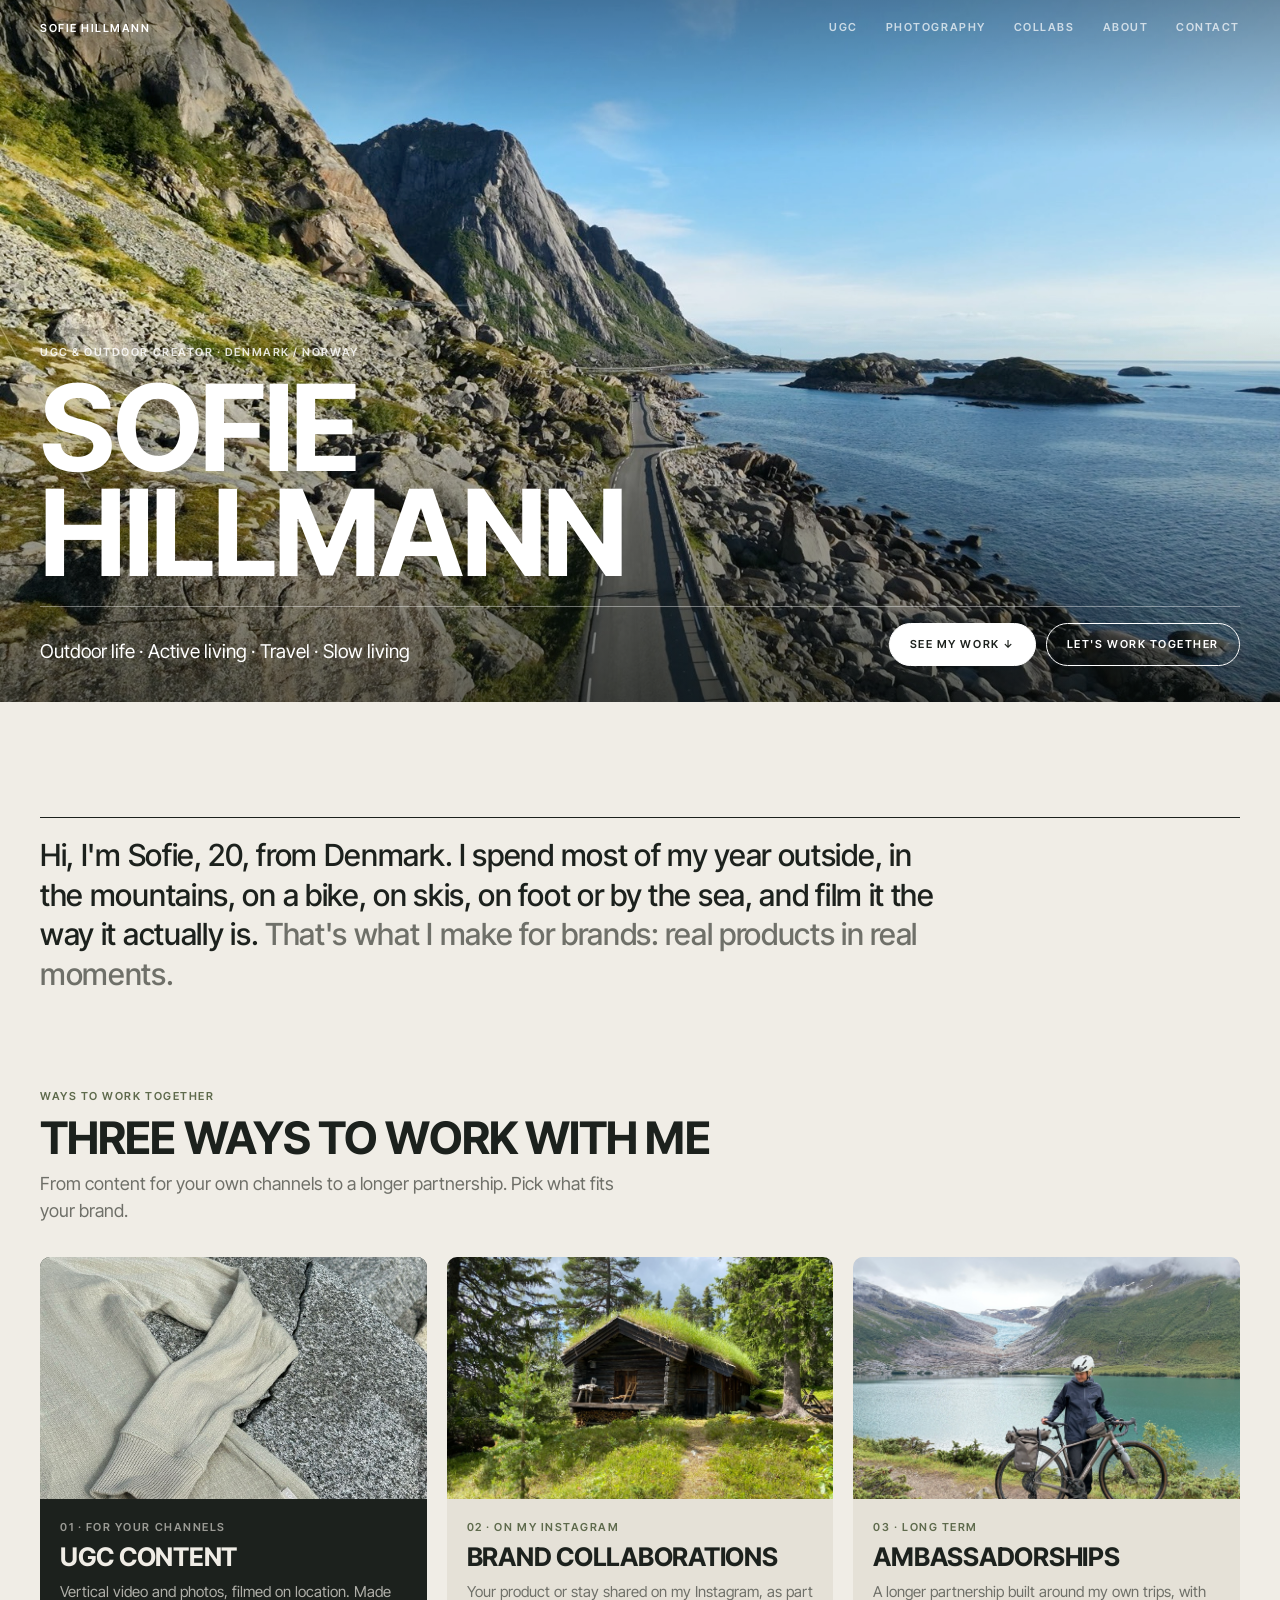
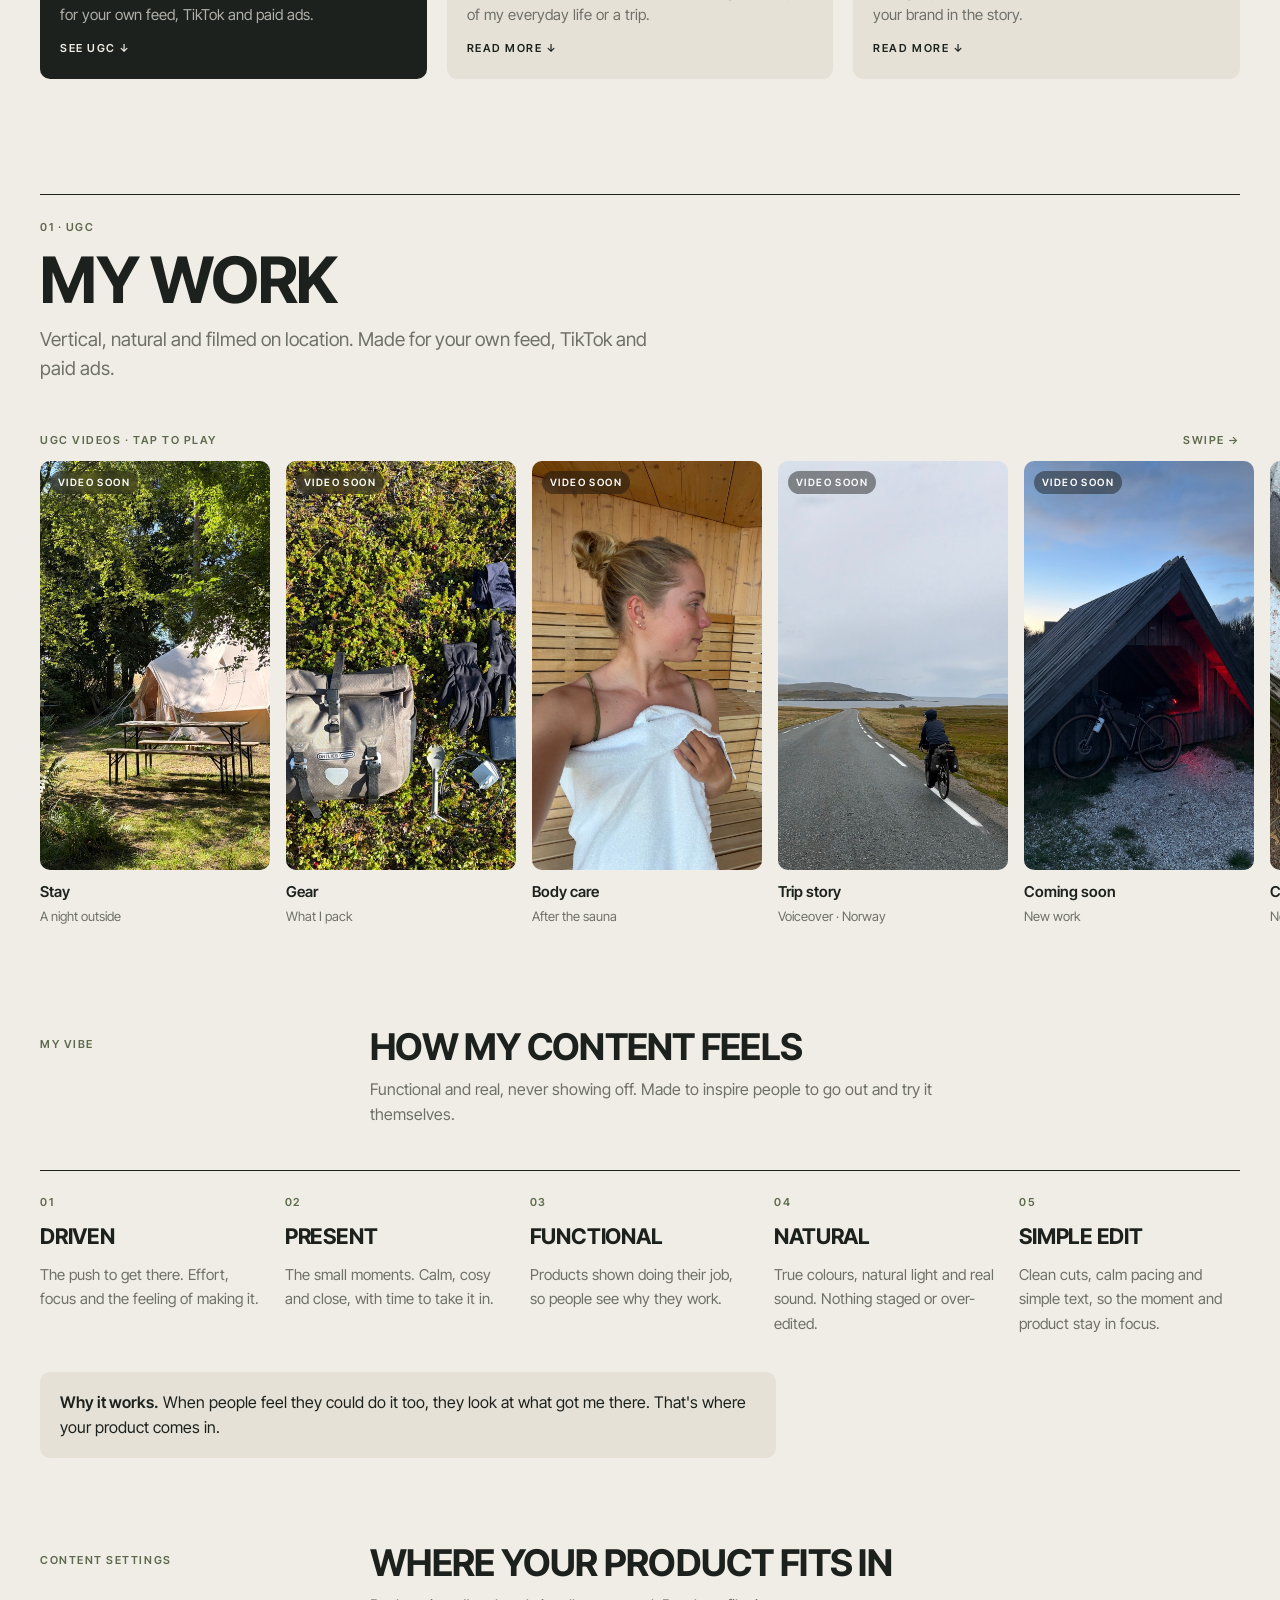
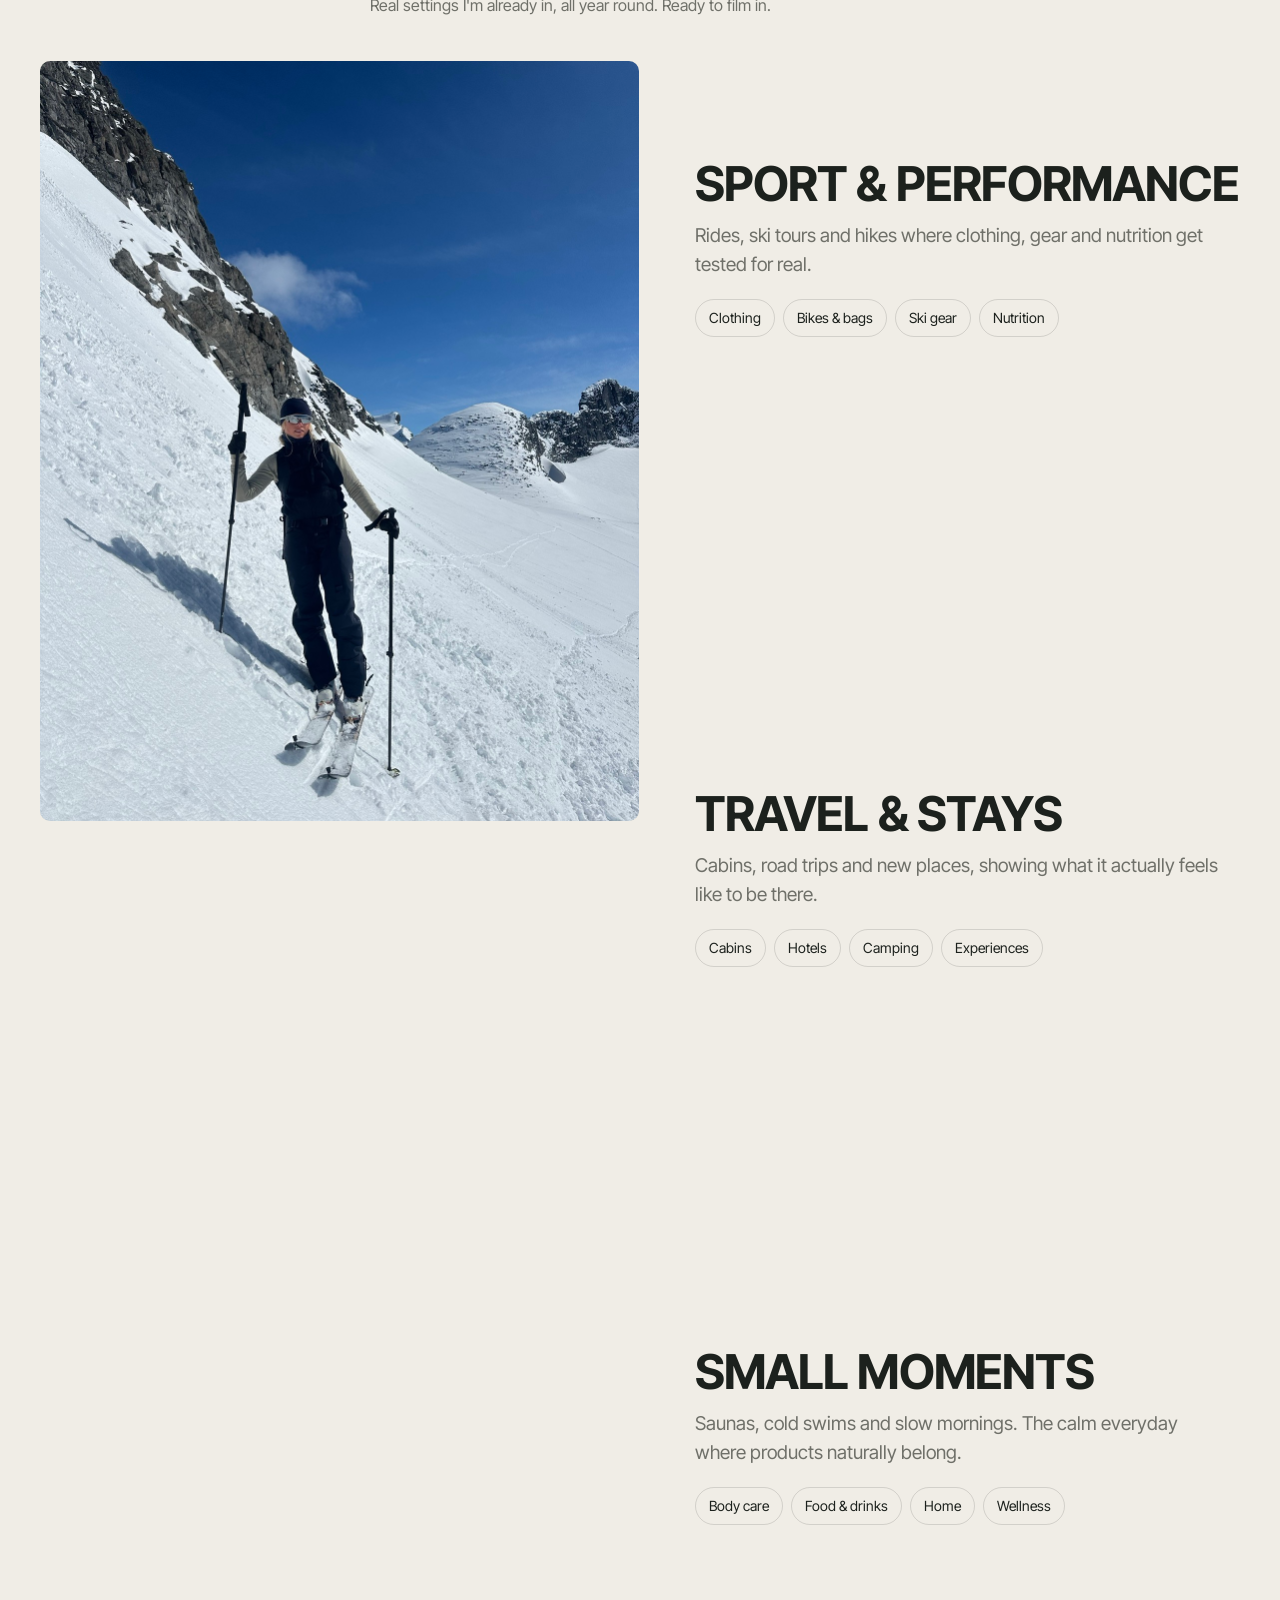
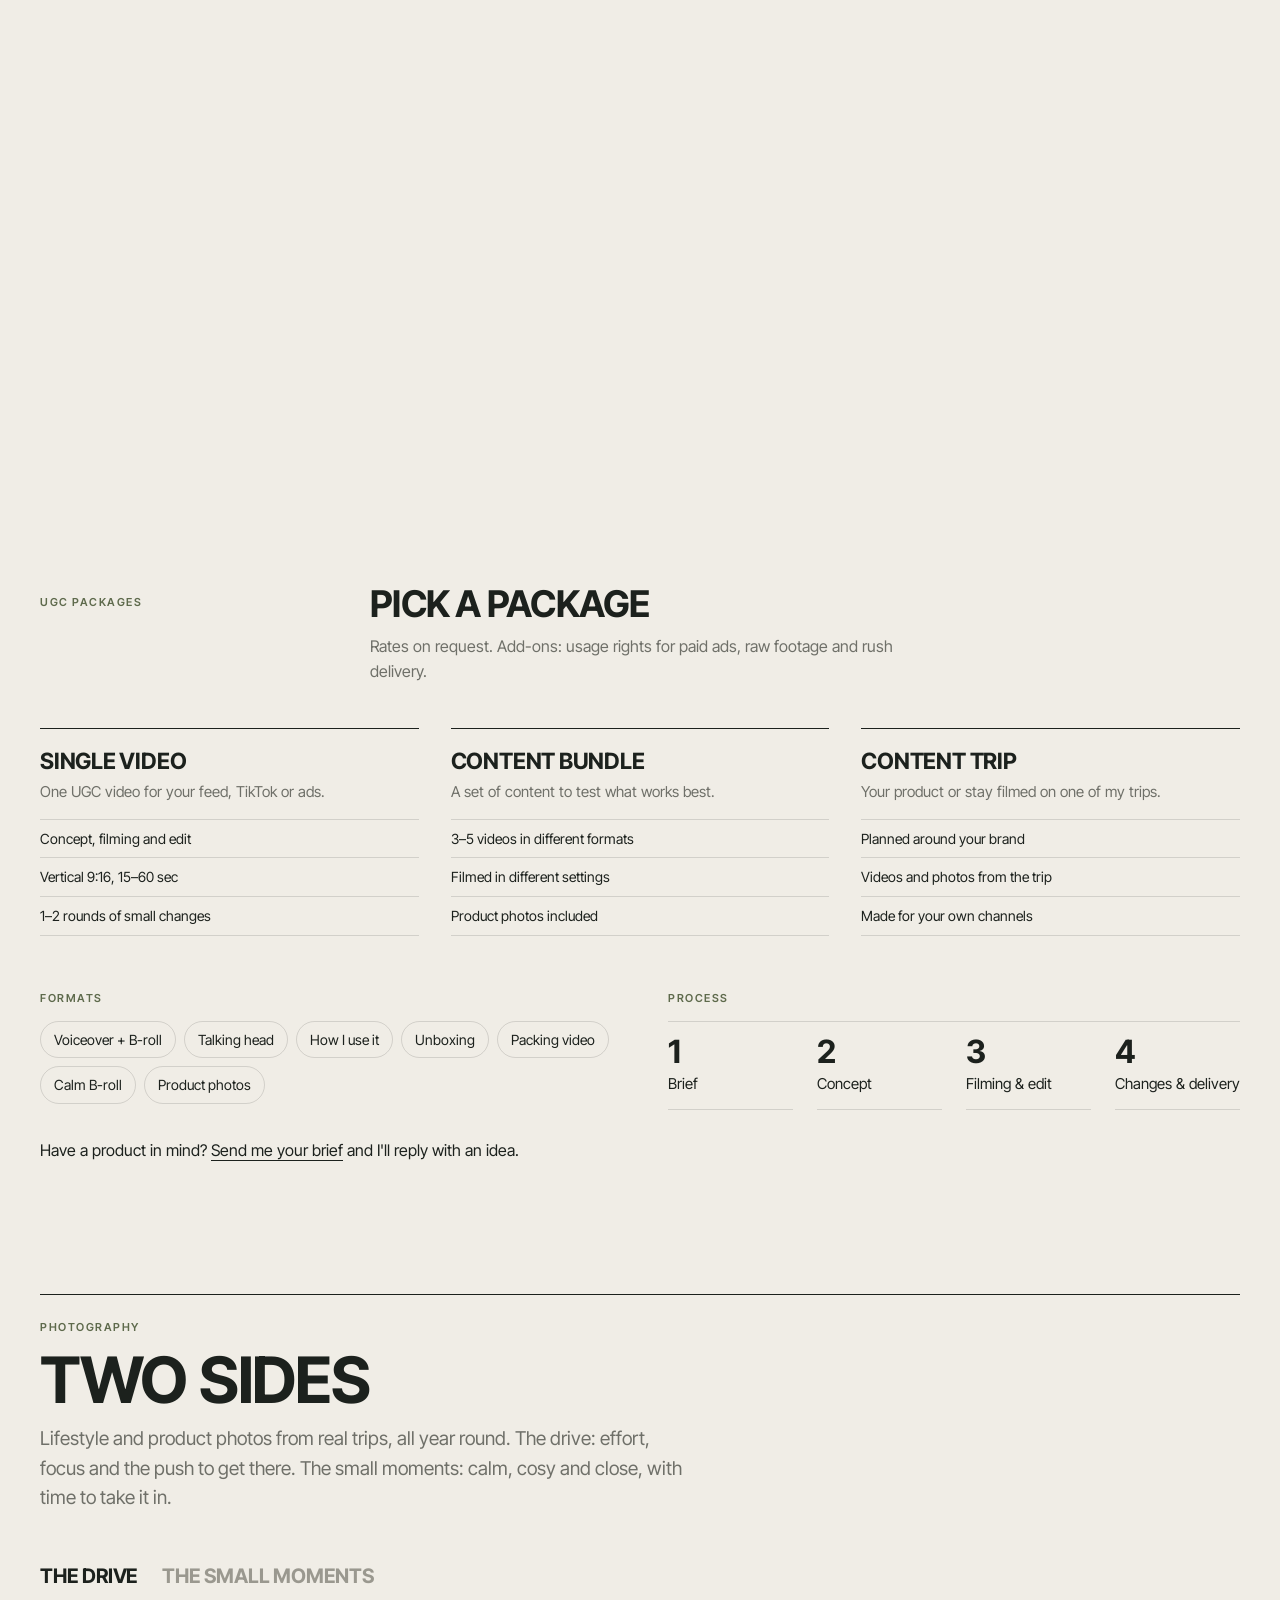
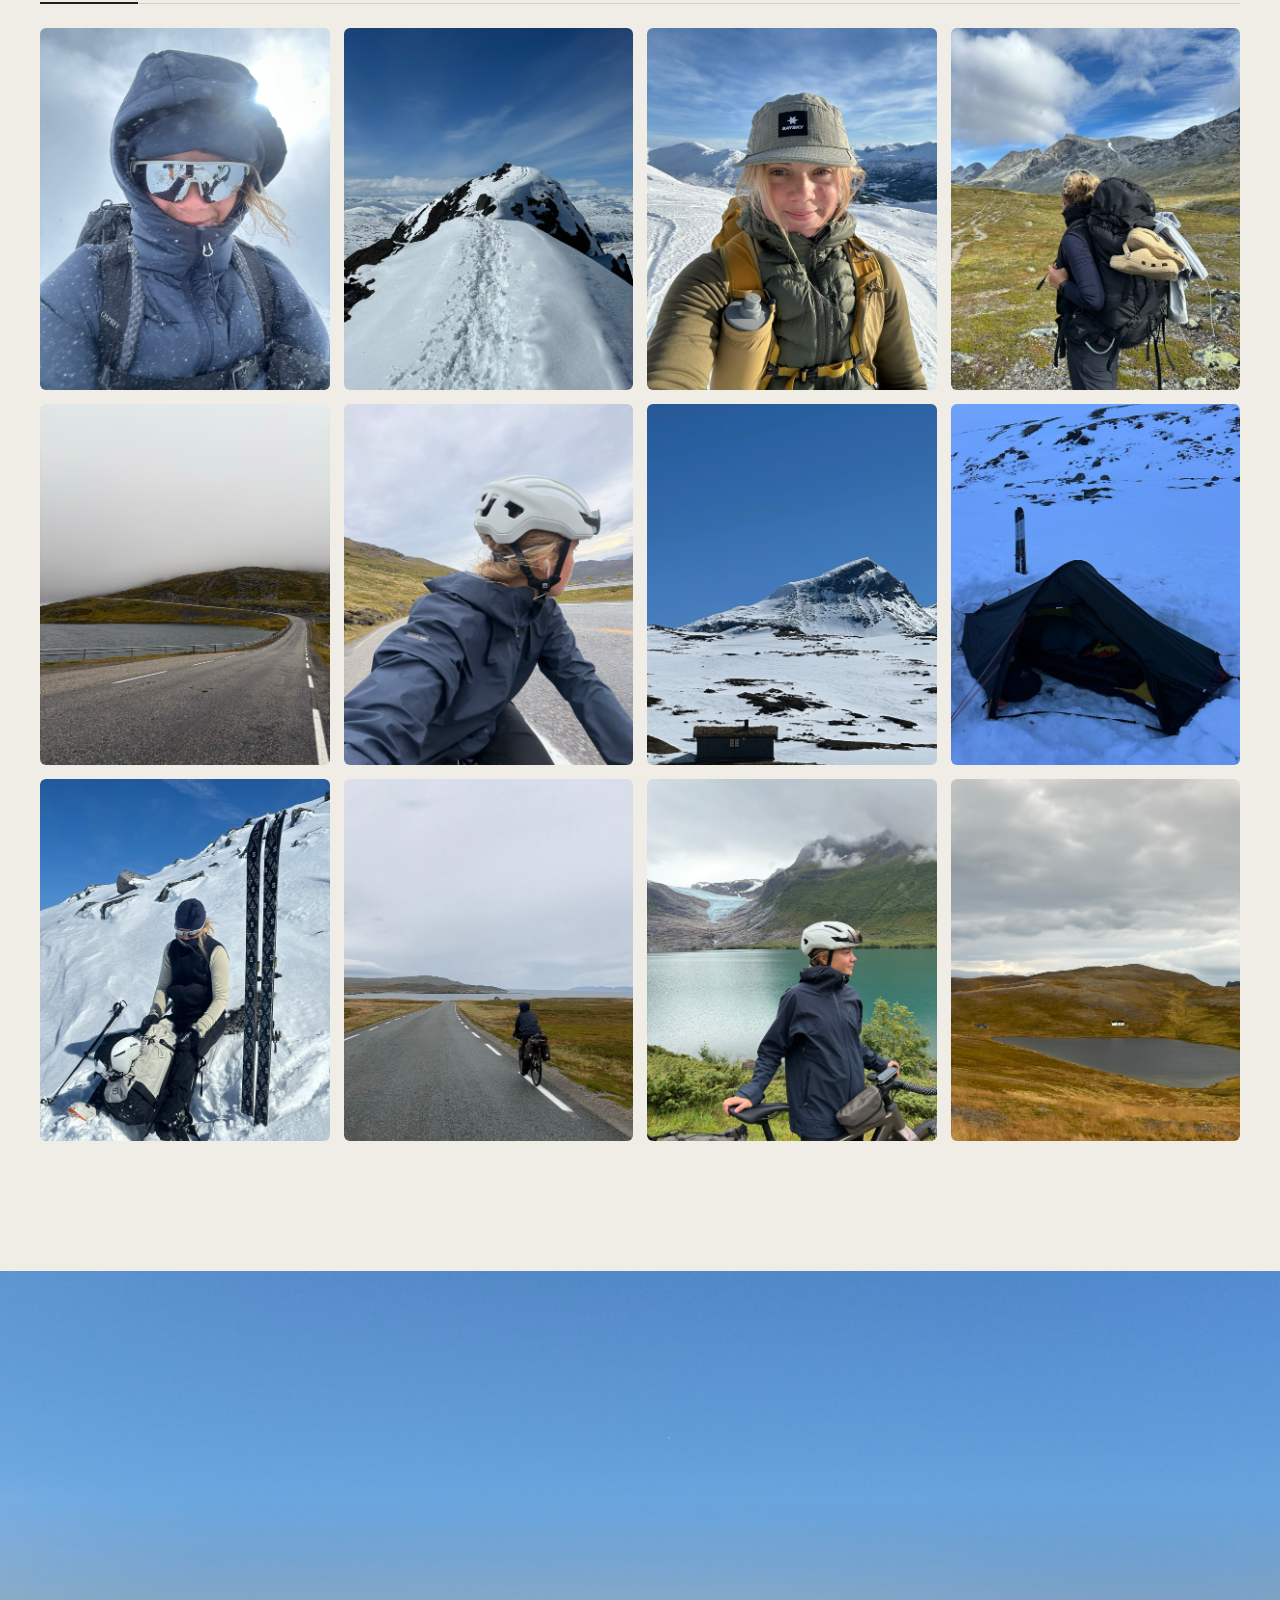
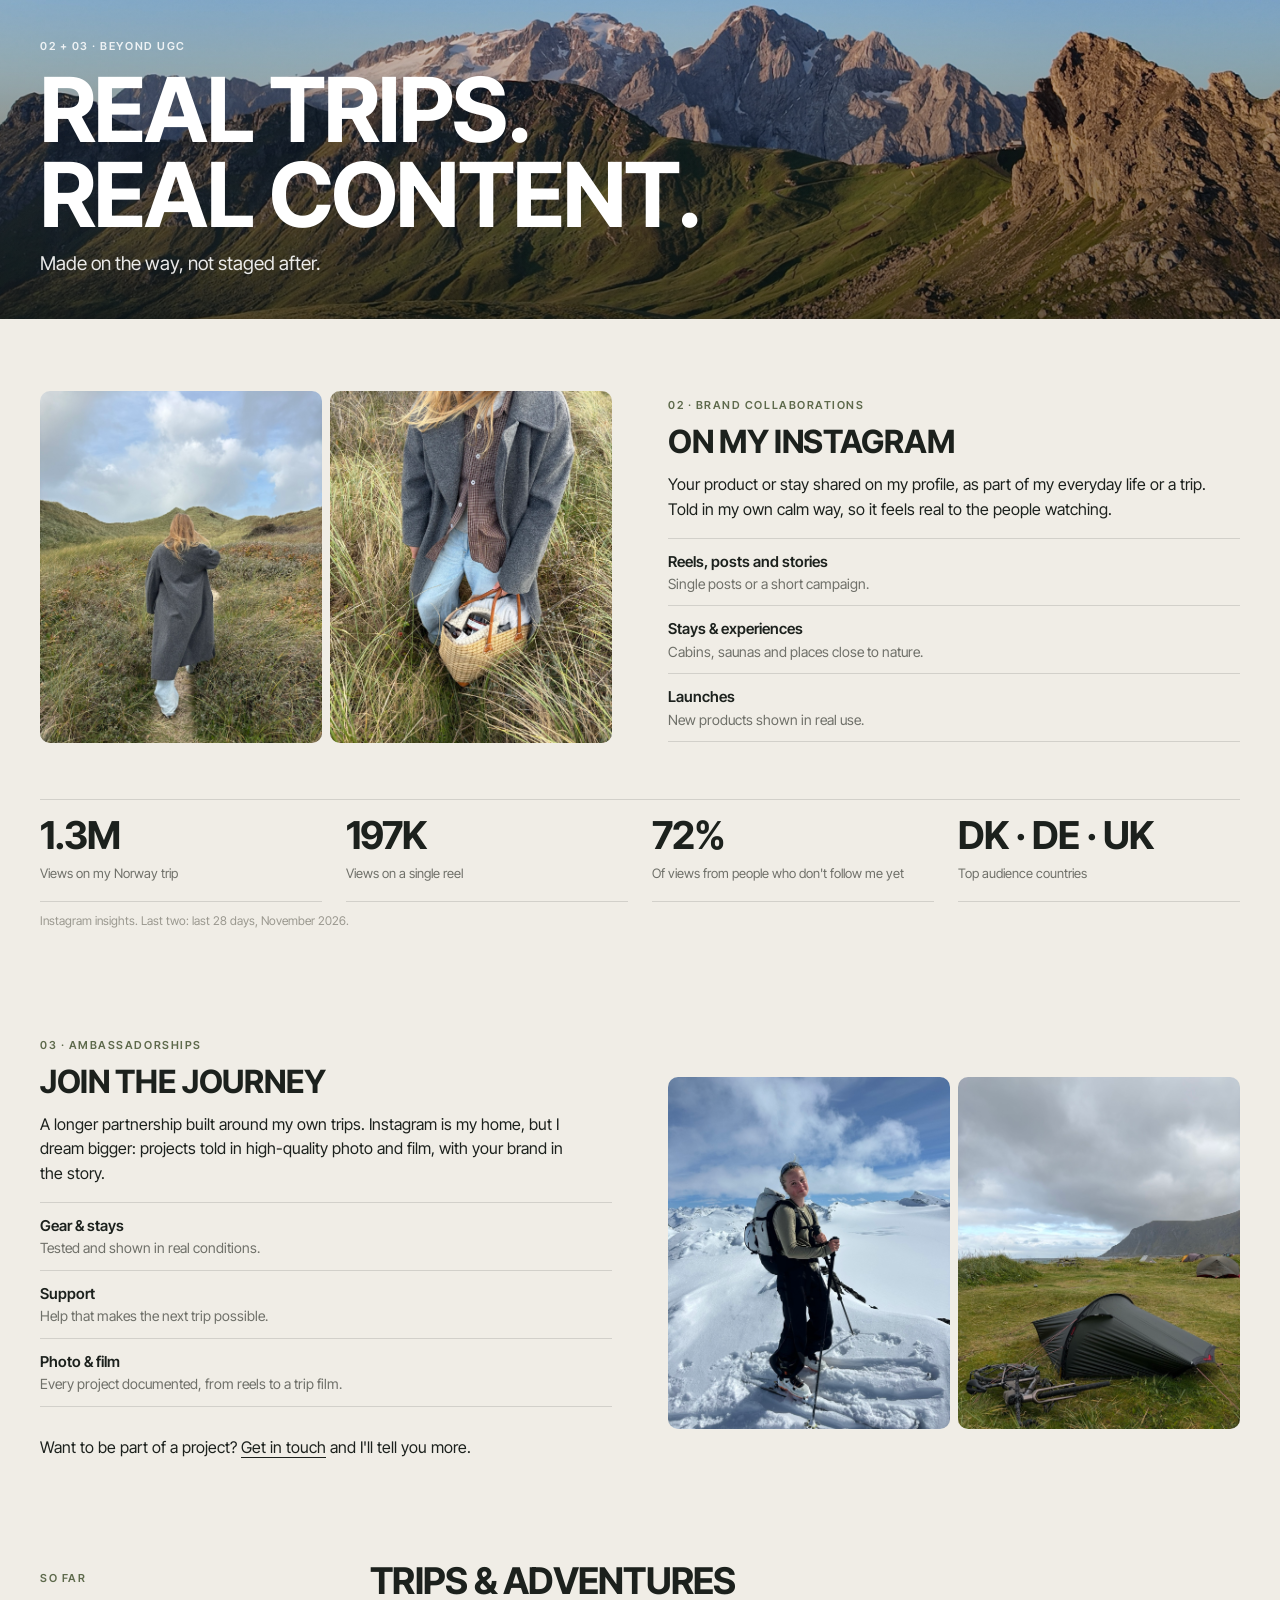
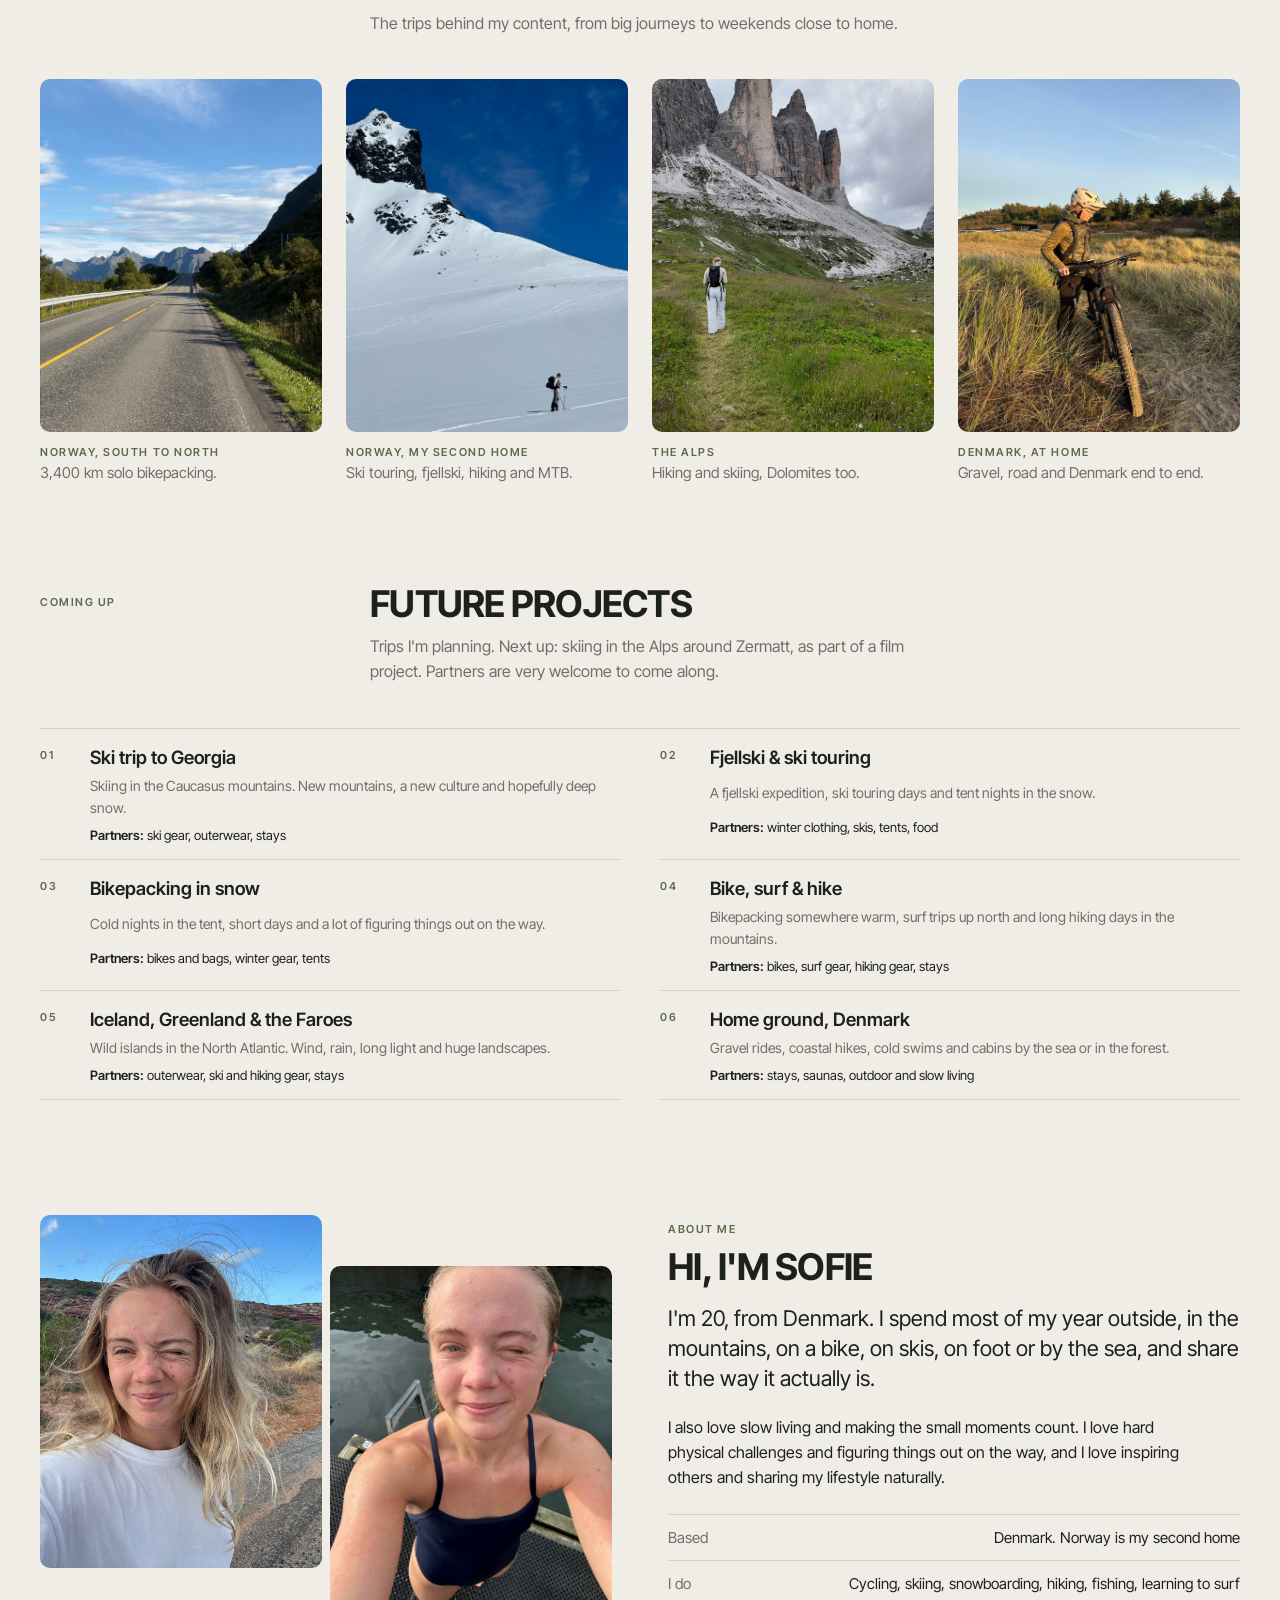
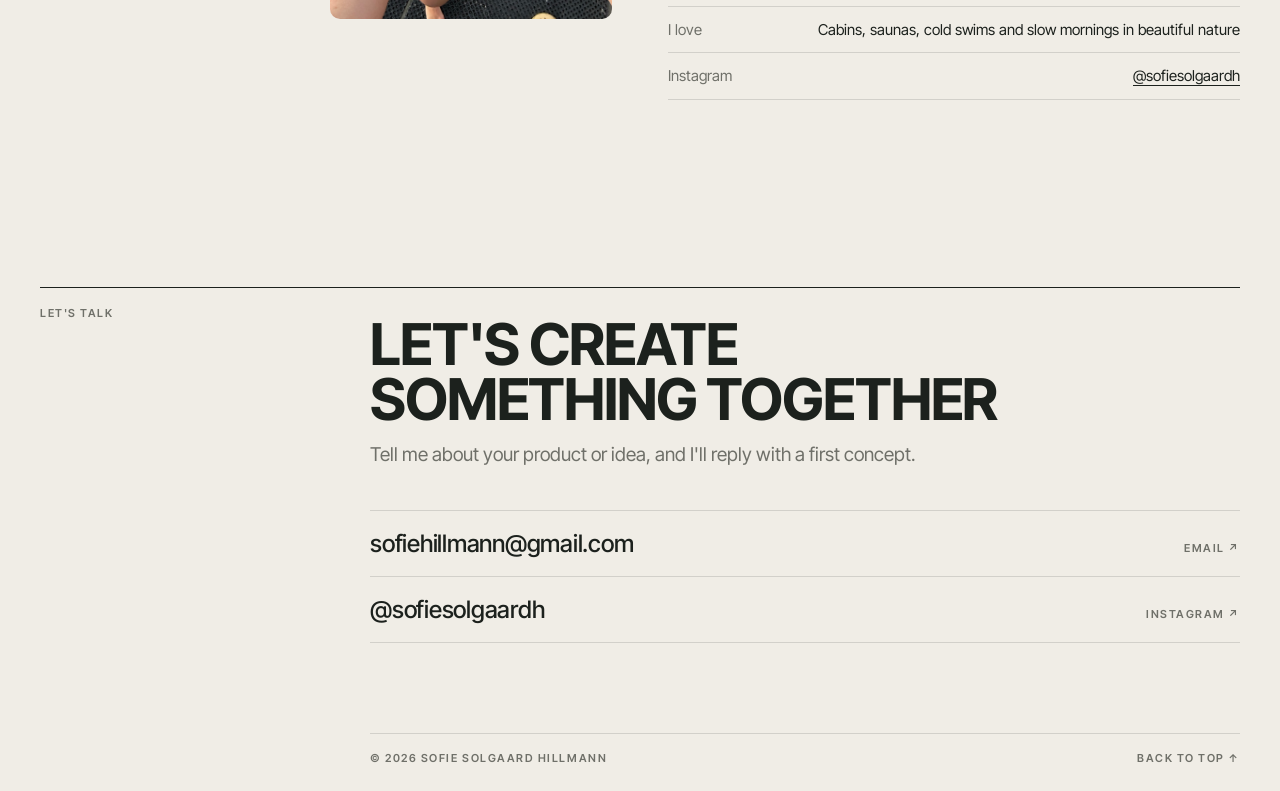
==== commit 0d14a4f9: "Opdater portfolio" ====
--- a/blanding/index.html
+++ b/blanding/index.html
@@ -233,7 +233,7 @@
       <img src="billeder/ski-break.jpg" alt="A break next to skis in the snow" loading="lazy">
       <img src="billeder/winter-ridge.jpg" alt="Footprints along a snowy ridge" loading="lazy">
       <img src="billeder/n2n-selfie-rain.jpg" alt="Riding in the rain in Norway" loading="lazy">
-      <img src="billeder/hero-fjord-snow.jpg" alt="A deep blue fjord between snowy mountains" loading="lazy">
+      <img src="billeder/n2n-finnmark-ride.jpg" alt="Cycling along an empty road in Finnmark" loading="lazy">
       <img src="billeder/ski-cap.jpg" alt="Smiling in a cap on a snowfield" loading="lazy">
       <img src="billeder/winter-cabin-peak.jpg" alt="A small cabin below a snowy peak" loading="lazy">
       <img src="billeder/n2n-glacier-portrait.jpg" alt="With the bike by a glacier lake" loading="lazy">
@@ -375,6 +375,7 @@
   <div class="wrap contact-grid">
     <div class="label">Let's talk</div>
     <h2 class="display">Let's create<br>something together</h2>
+    <p class="contact-intro">Tell me about your product or idea, and I'll reply with a first concept.</p>
     <div class="contact-links">
       <a href="mailto:sofiehillmann@gmail.com">sofiehillmann@gmail.com <span class="label">Email ↗</span></a>
       <a href="https://www.instagram.com/sofiesolgaardh/" target="_blank" rel="noopener">@sofiesolgaardh <span class="label">Instagram ↗</span></a>
--- a/blanding/style.css
+++ b/blanding/style.css
@@ -398,3 +398,15 @@
 
 /* gallery: same 4:5 format for every photo, so each tab reads as one calm set */
 .panel img{ aspect-ratio:4/5; object-fit:cover; }
+
+/* contact: same light ground as the page, closed off with a thin line like the other chapters */
+.contact{ background:var(--bg); color:var(--ink); padding-top:clamp(40px,6vw,72px); }
+.contact .wrap{ padding-top:18px; background:linear-gradient(var(--ink),var(--ink)) center top / calc(100% - 2 * var(--gutter)) 1px no-repeat; }
+.contact .label{ color:var(--muted); }
+.contact h2{ margin-bottom:14px; }
+.contact-intro{ margin:0 0 clamp(24px,4vw,40px); max-width:34em; color:var(--muted); font-size:clamp(16px,1.5vw,19px); }
+.contact-links{ border-top-color:var(--line); }
+.contact-links a{ border-bottom-color:var(--line); }
+.contact .btn{ border-color:var(--ink); }
+.contact .btn:hover{ background:var(--ink); color:var(--bg); }
+.contact .foot{ border-top-color:var(--line); }
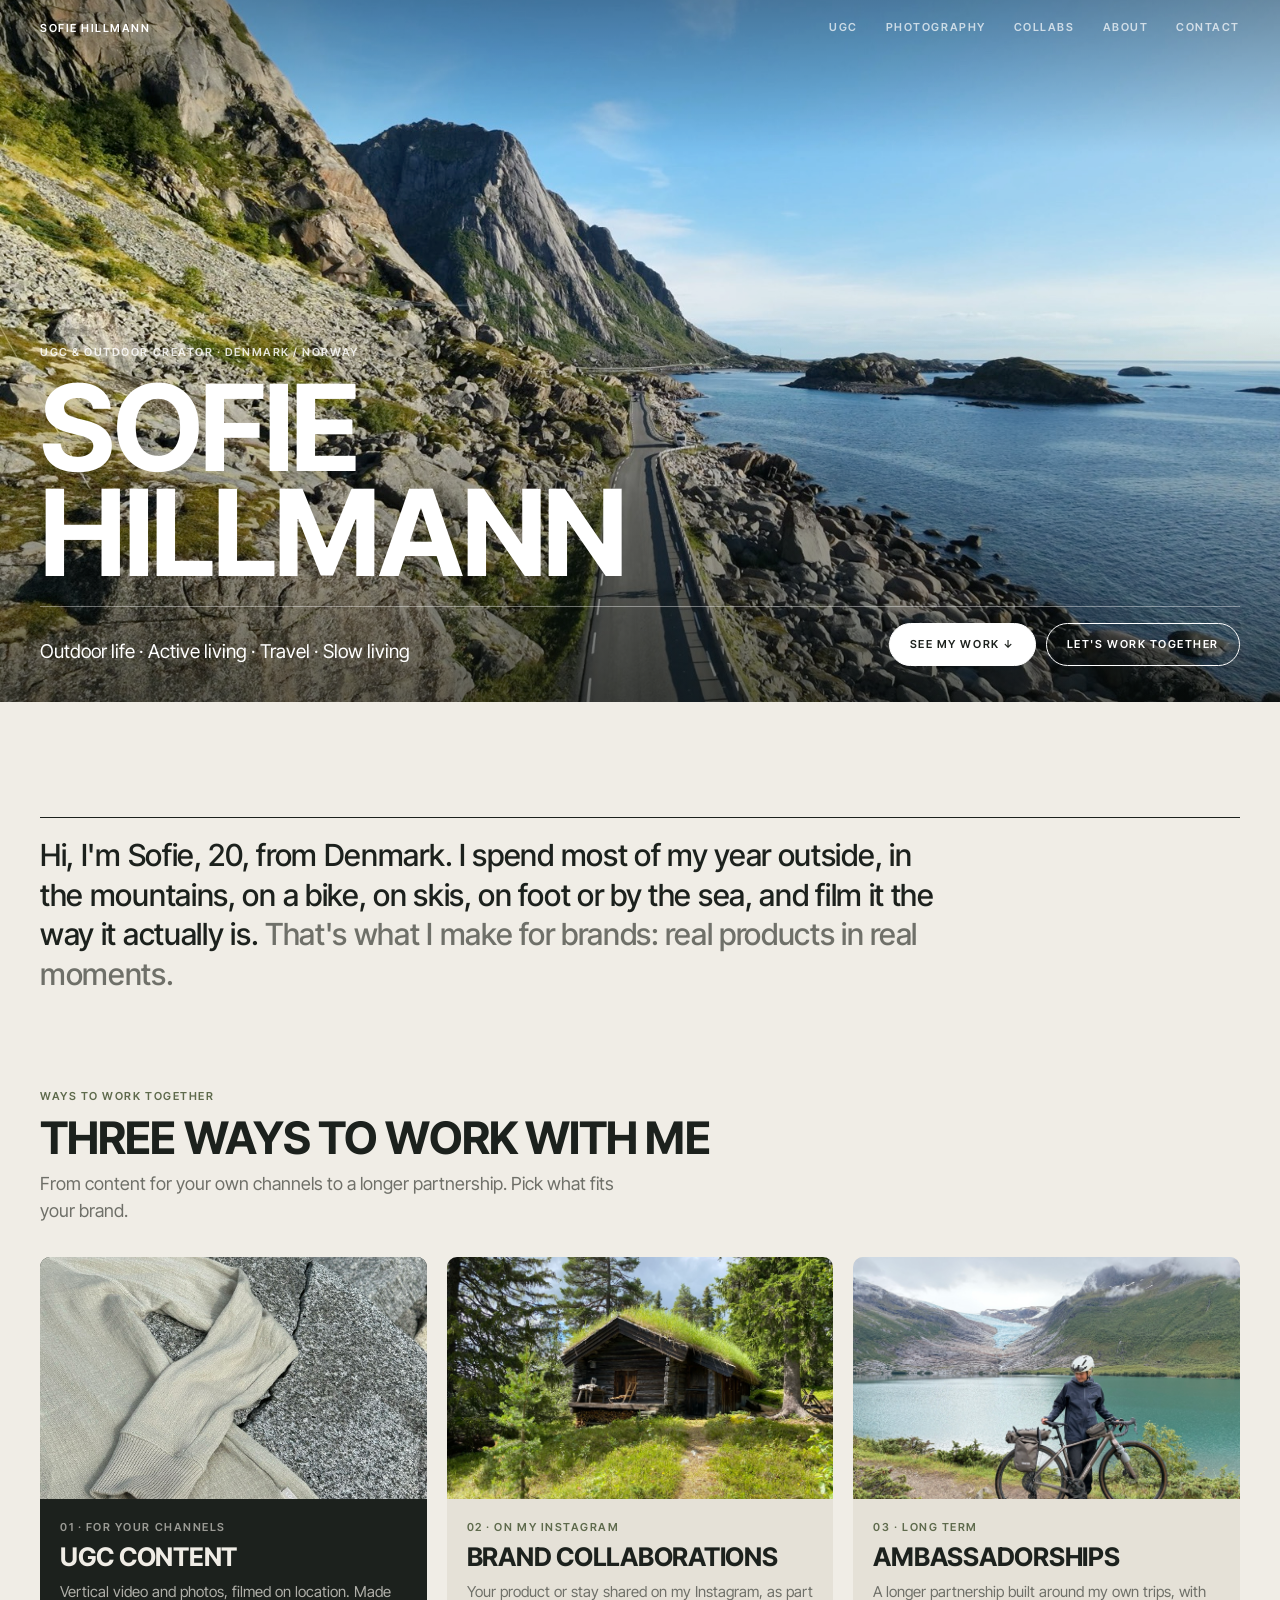
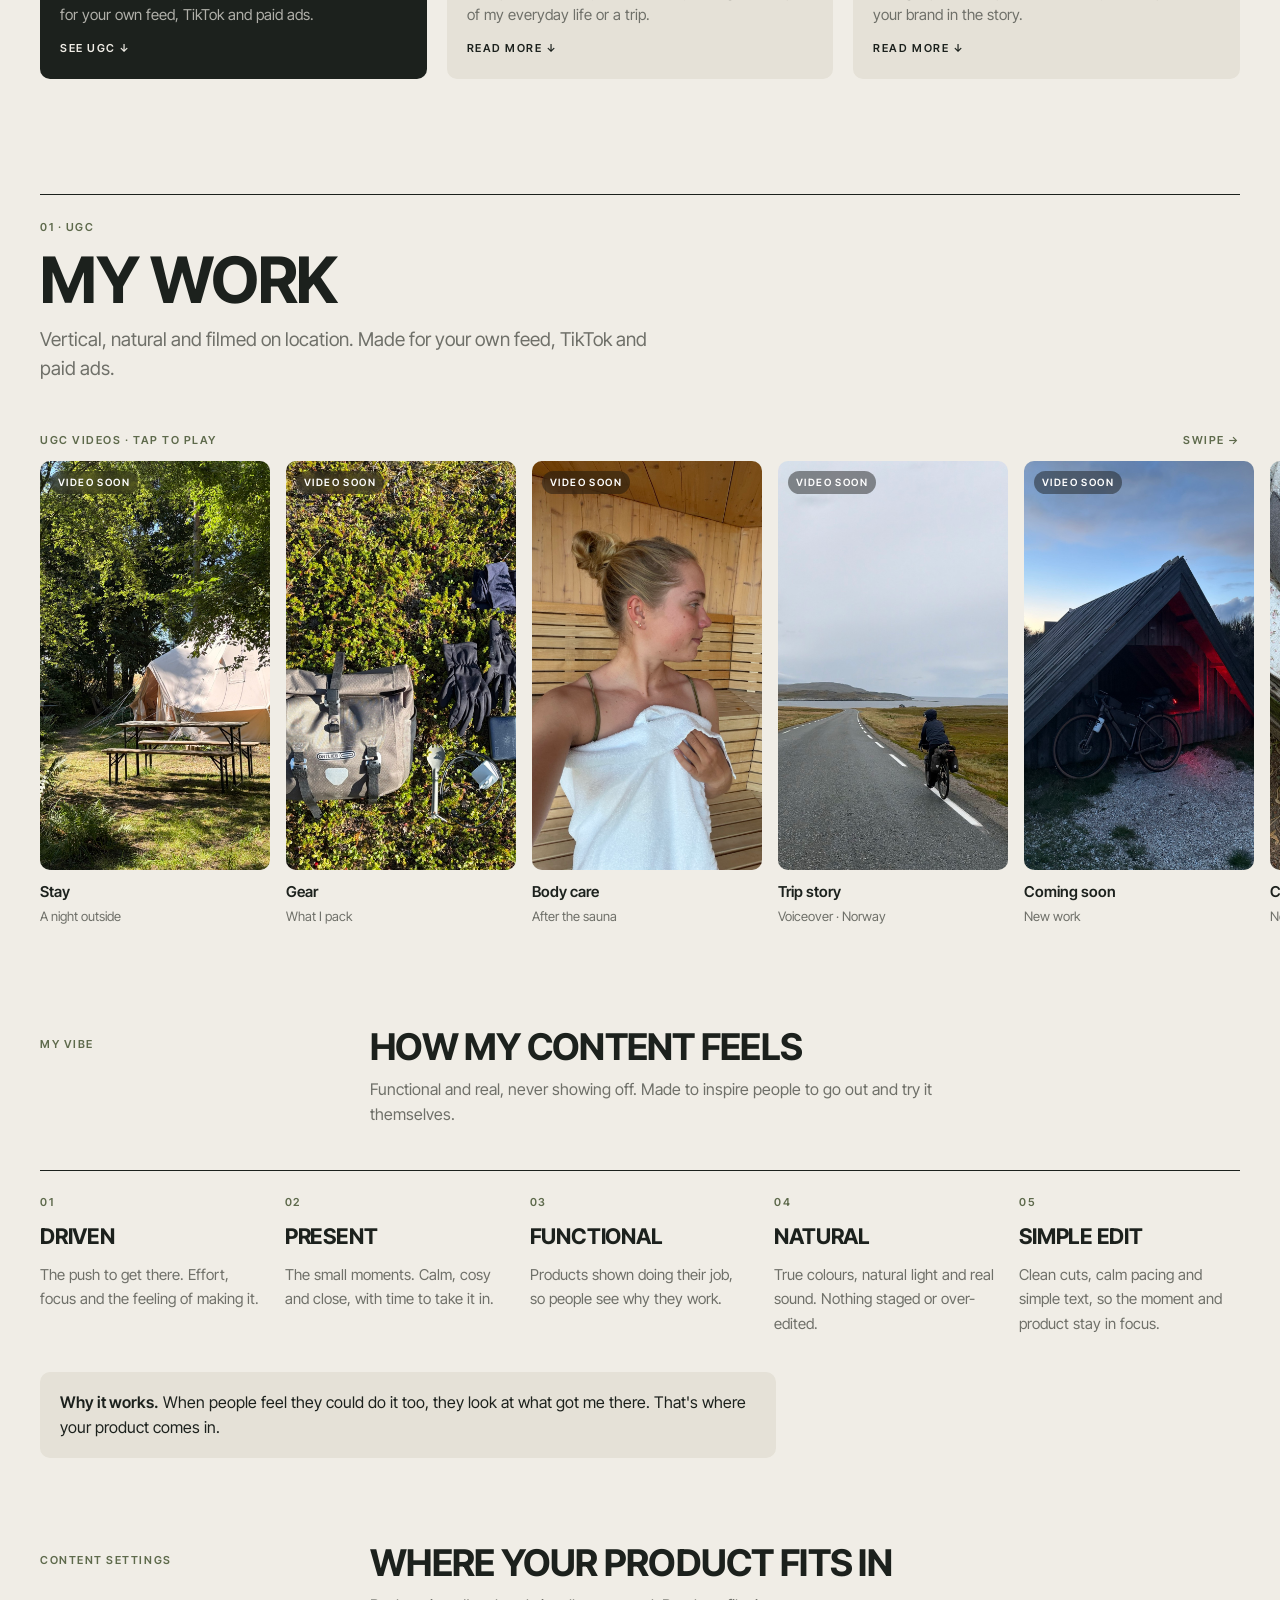
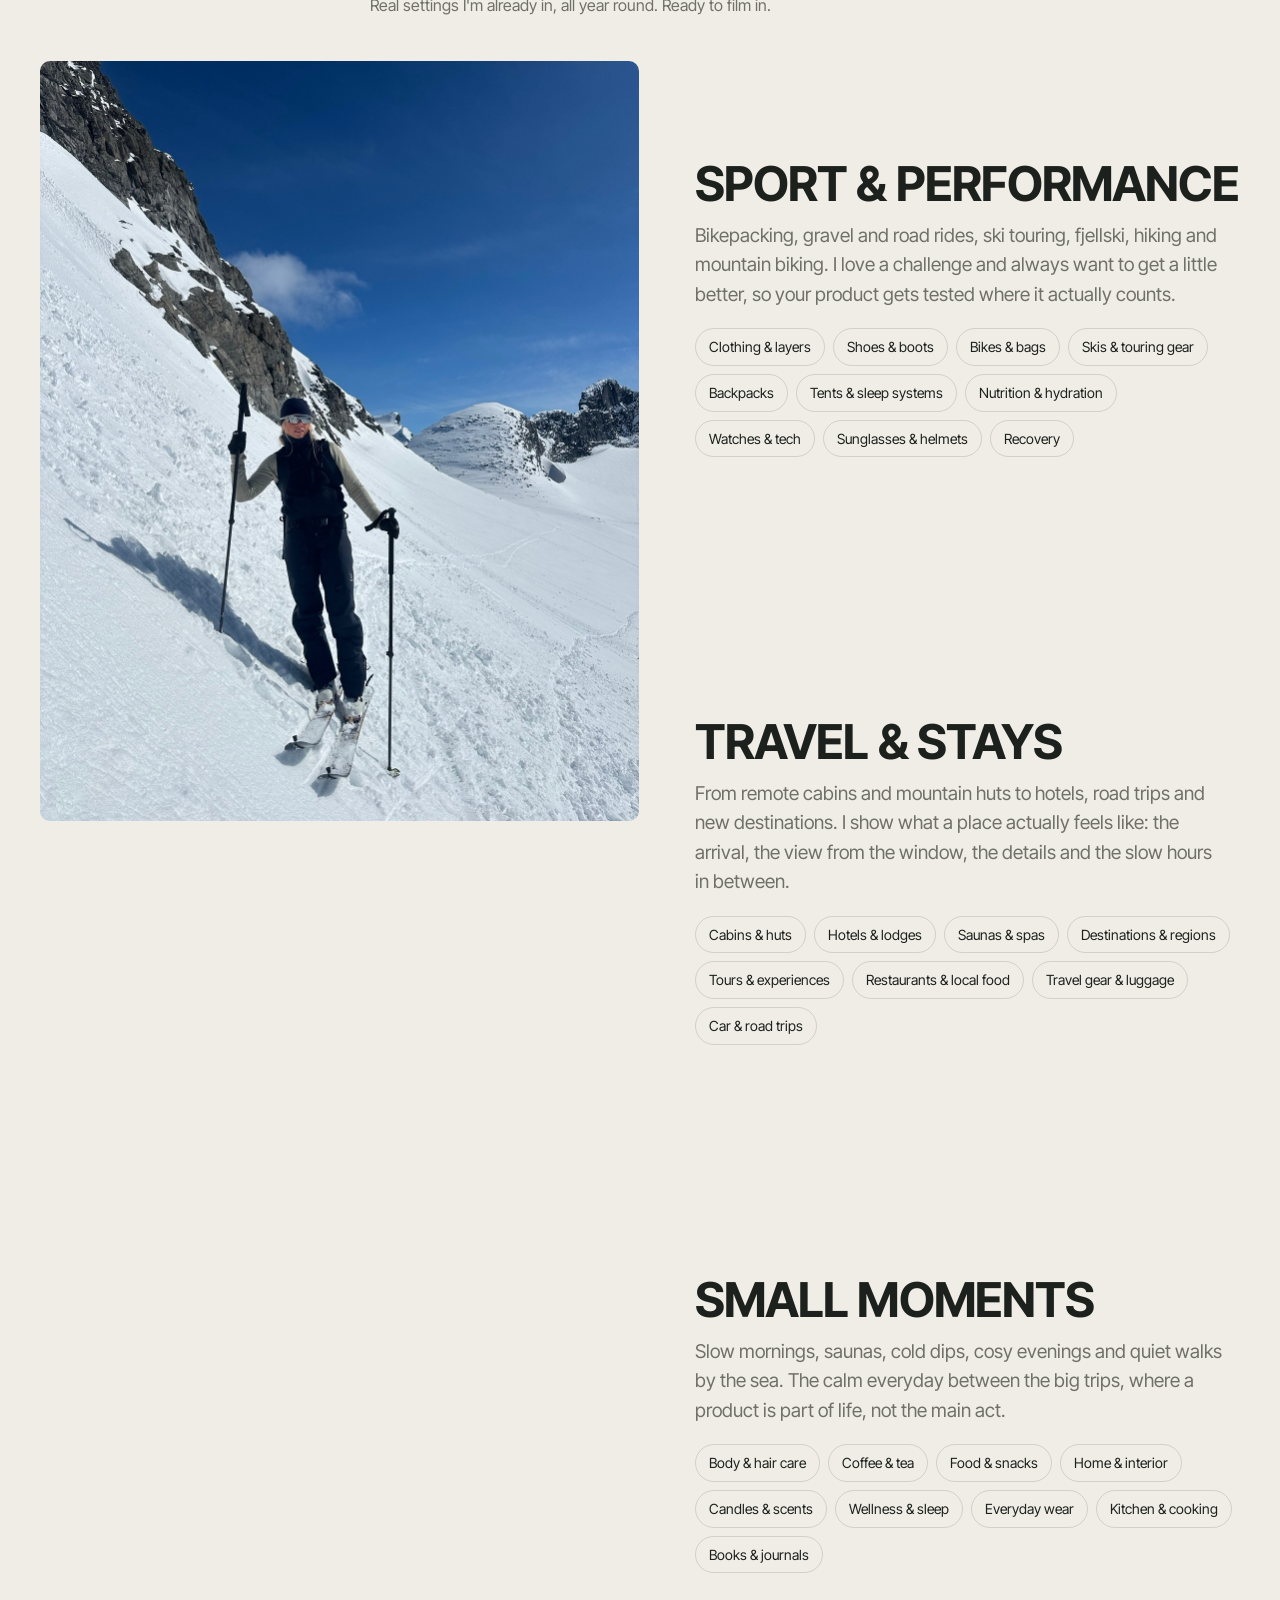
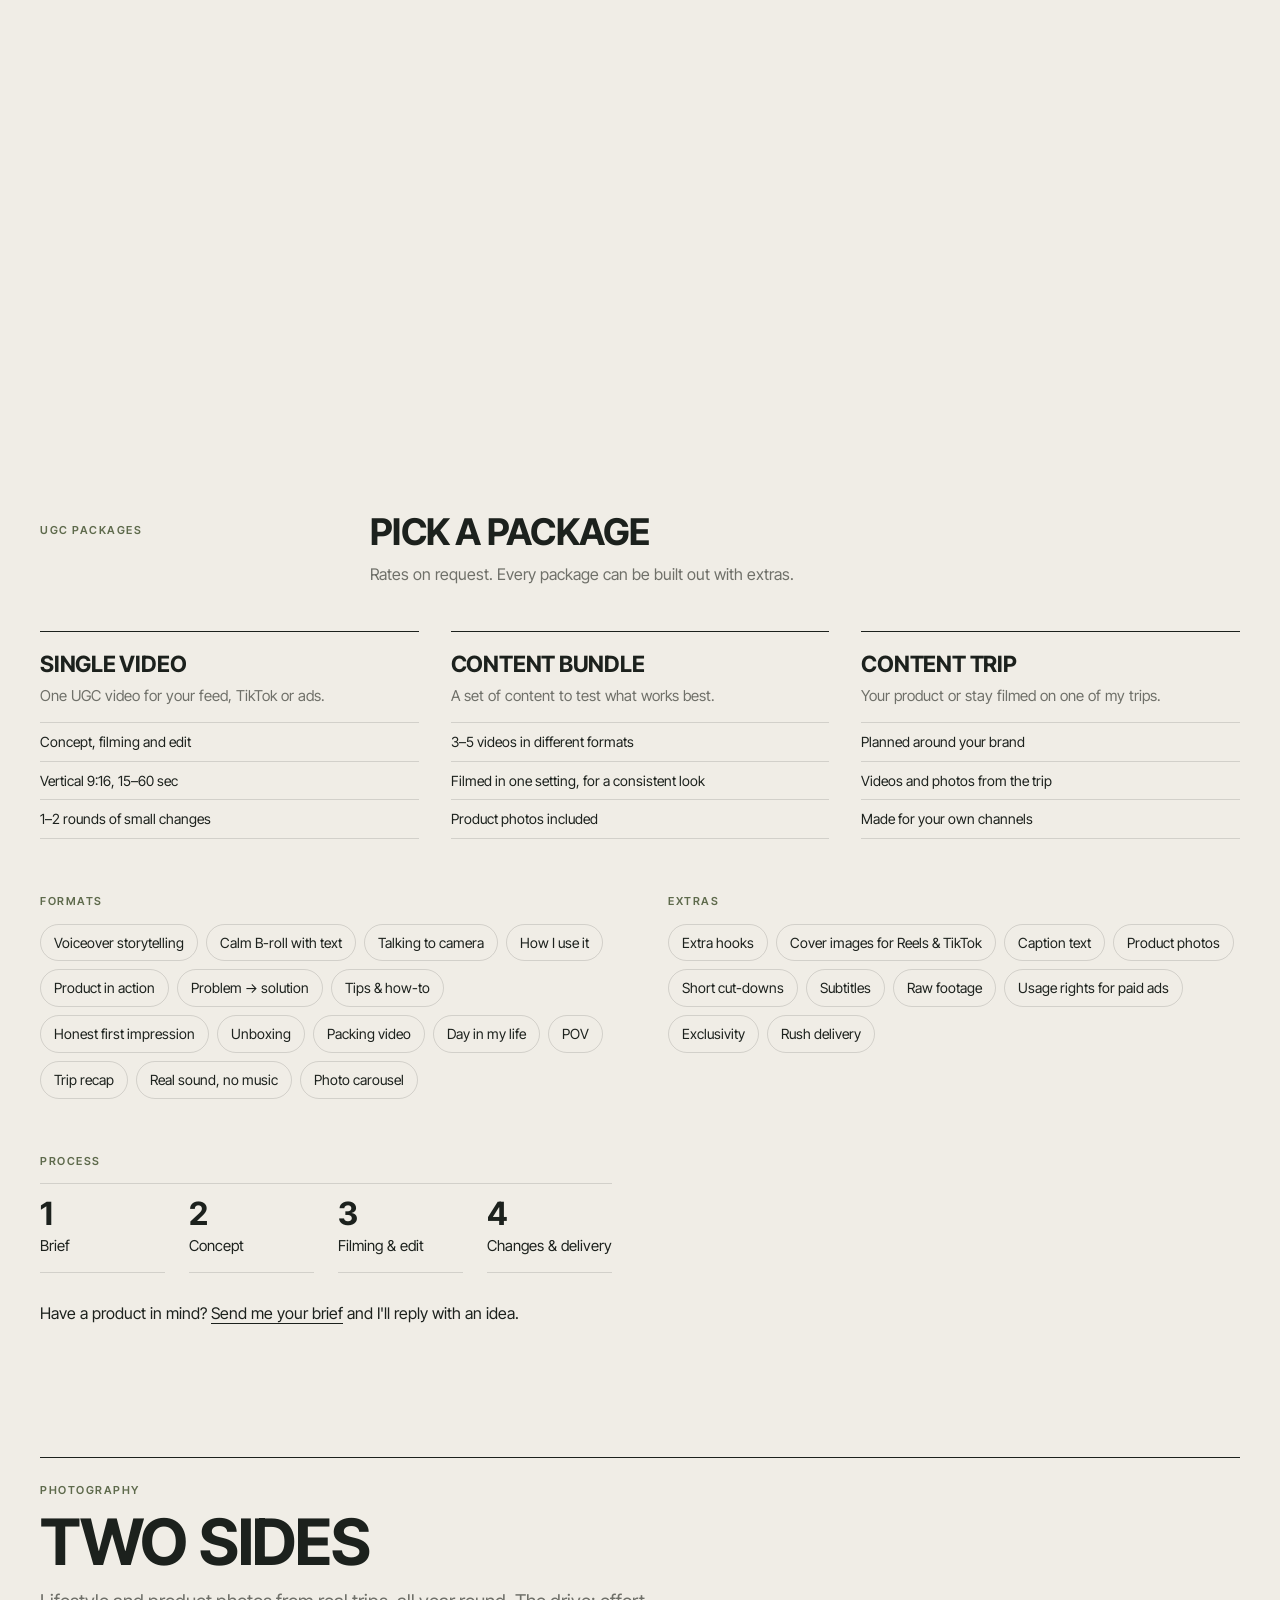
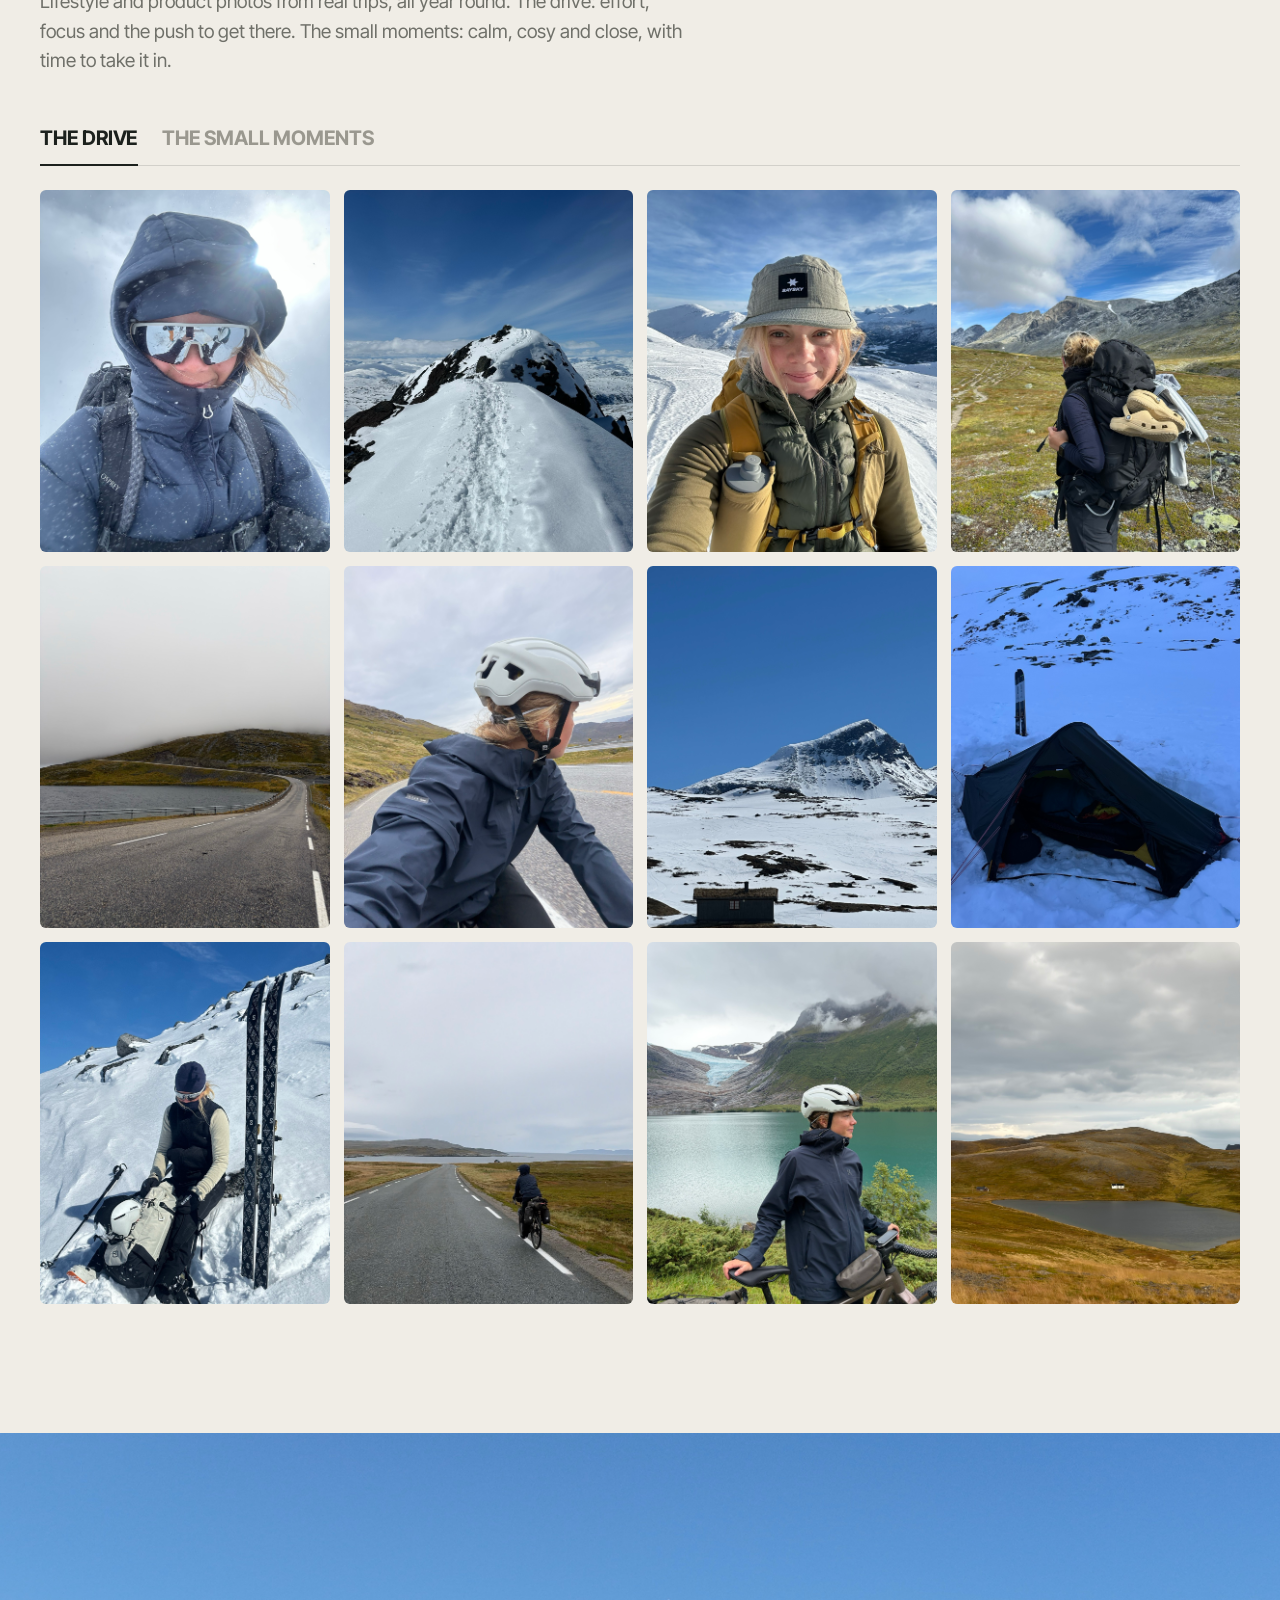
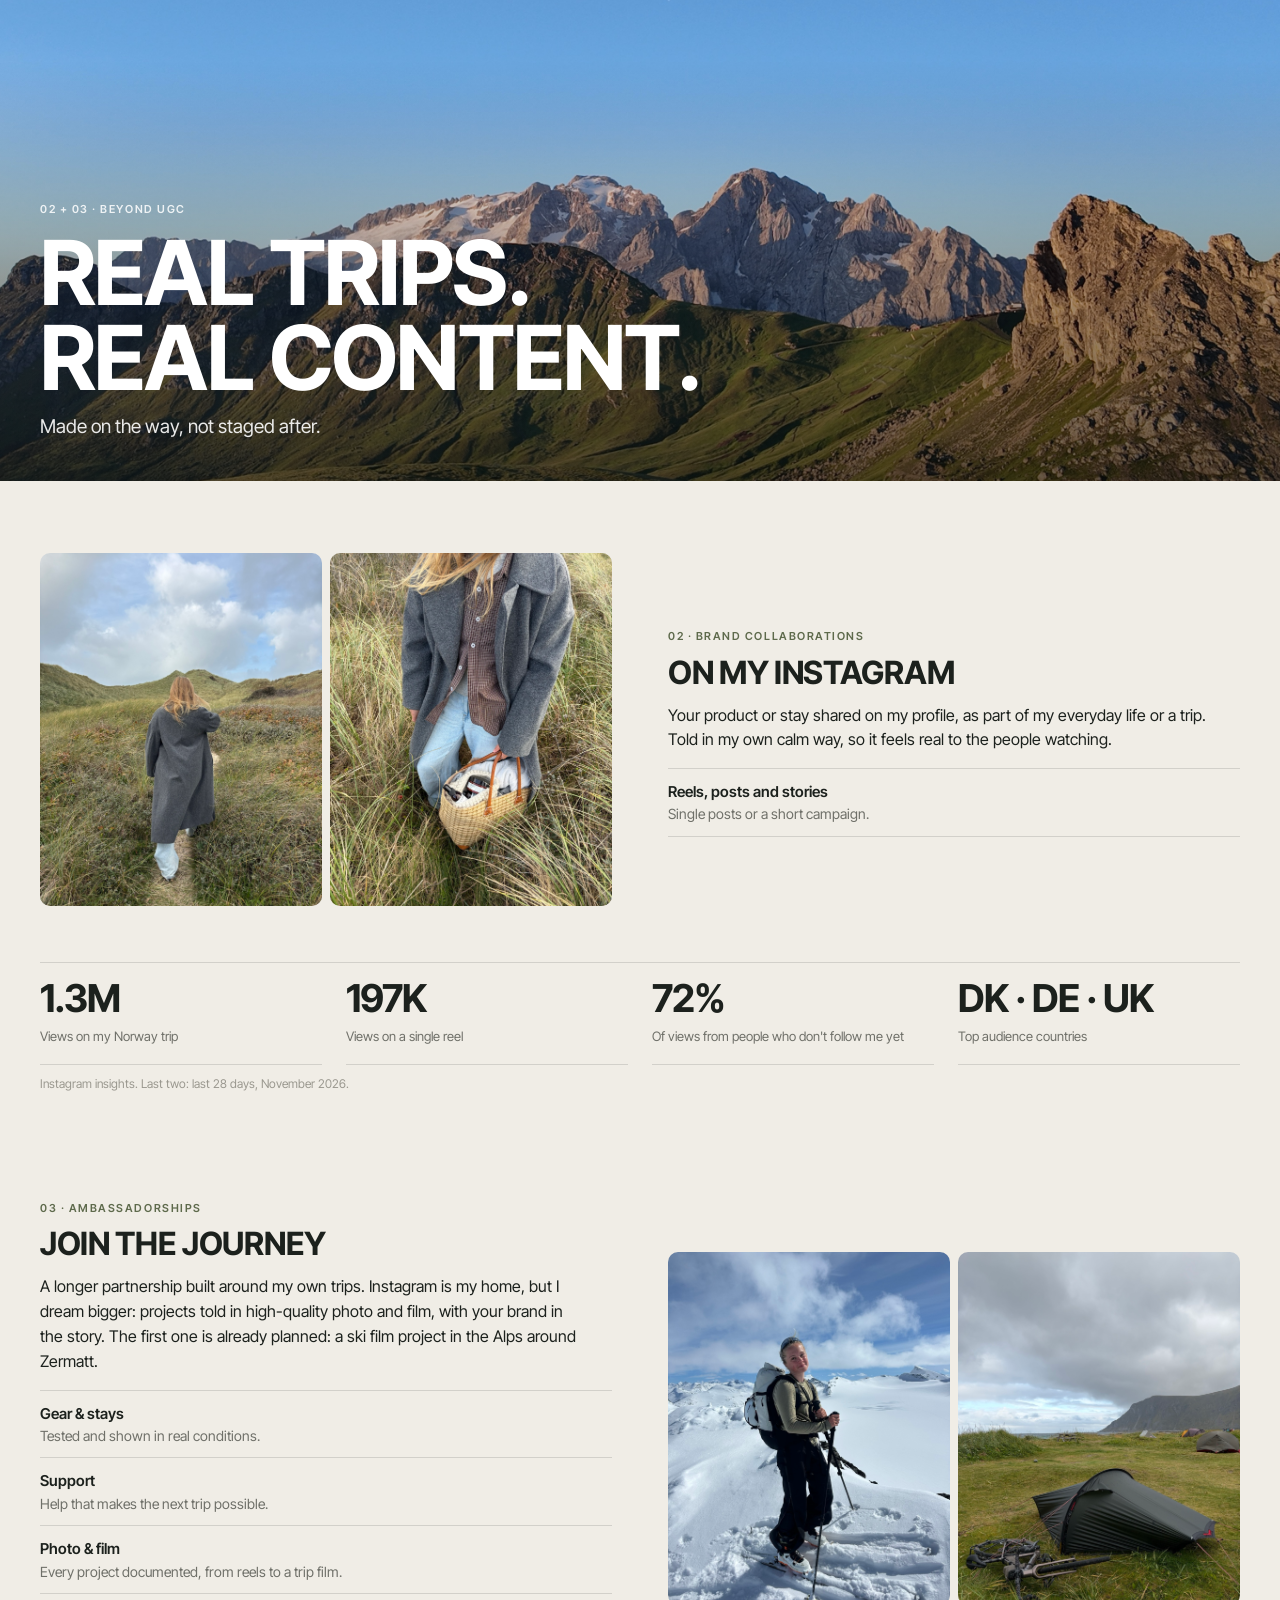
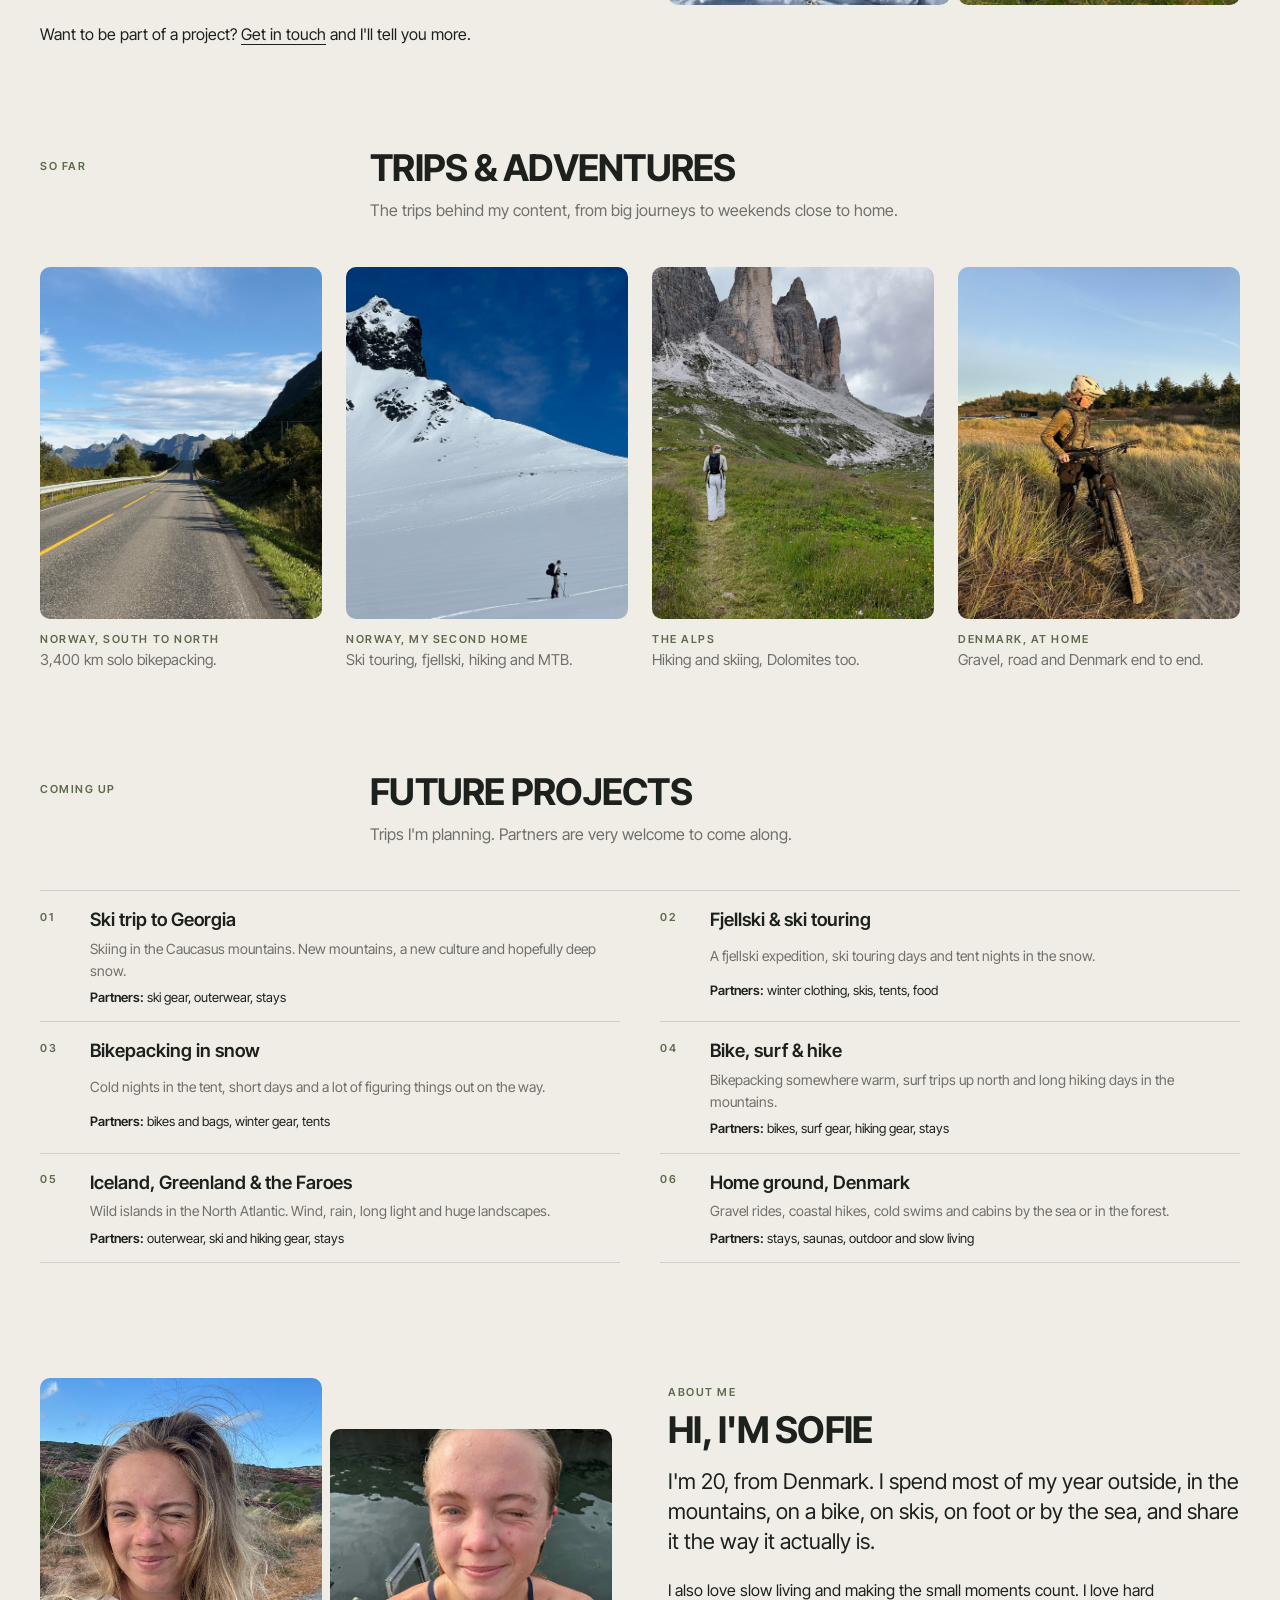
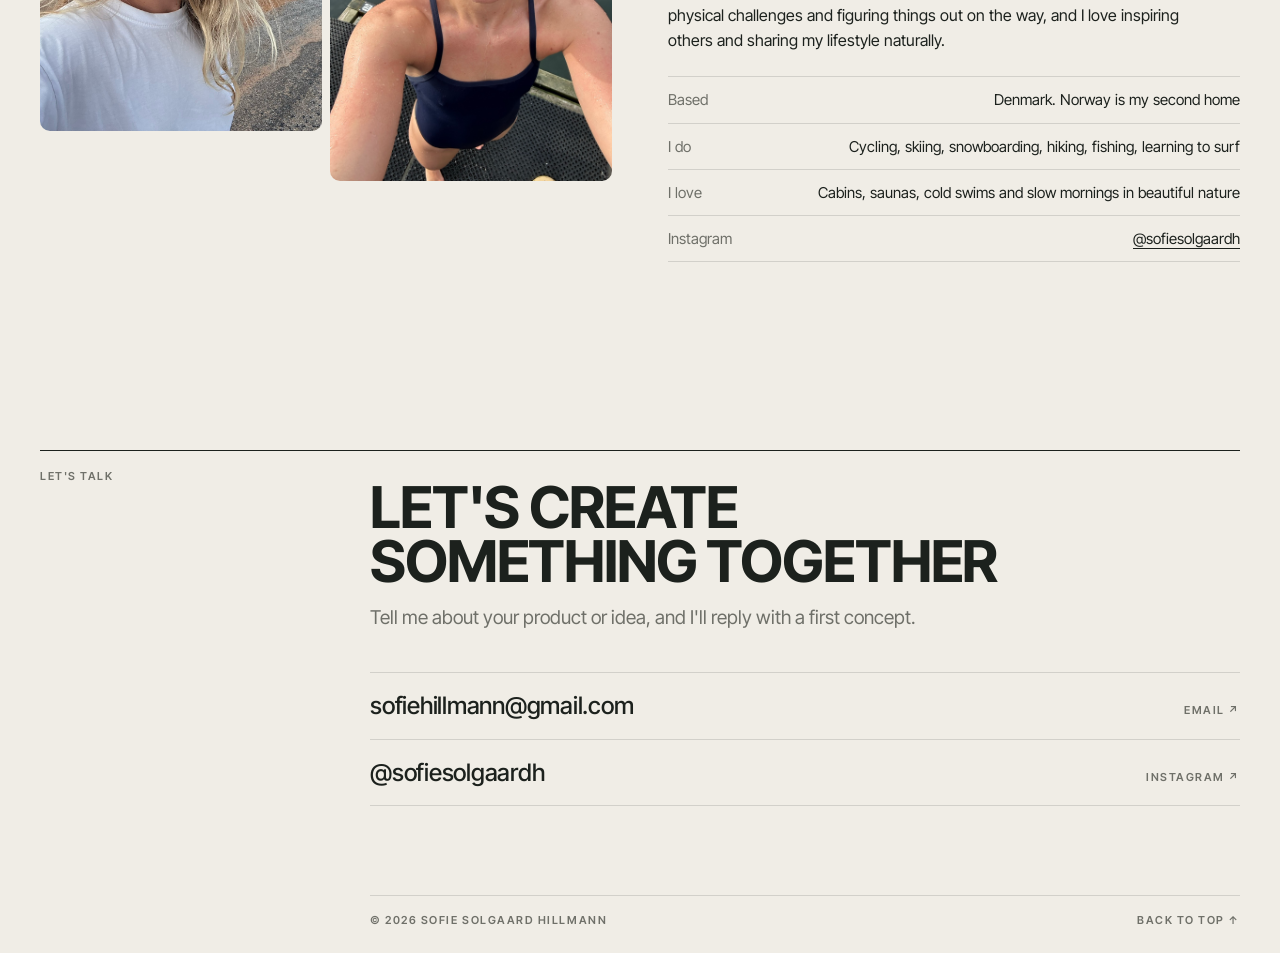
==== commit f0d649f4: "Opdater portfolio" ====
--- a/blanding/index.html
+++ b/blanding/index.html
@@ -161,18 +161,18 @@
         <div class="split-text">
           <div class="chapter" data-img="0">
             <h3>Sport &amp; performance</h3>
-            <p>Rides, ski tours and hikes where clothing, gear and nutrition get tested for real.</p>
-            <div class="tags"><span>Clothing</span><span>Bikes &amp; bags</span><span>Ski gear</span><span>Nutrition</span></div>
+            <p>Bikepacking, gravel and road rides, ski touring, fjellski, hiking and mountain biking. I love a challenge and always want to get a little better, so your product gets tested where it actually counts.</p>
+            <div class="tags"><span>Clothing &amp; layers</span><span>Shoes &amp; boots</span><span>Bikes &amp; bags</span><span>Skis &amp; touring gear</span><span>Backpacks</span><span>Tents &amp; sleep systems</span><span>Nutrition &amp; hydration</span><span>Watches &amp; tech</span><span>Sunglasses &amp; helmets</span><span>Recovery</span></div>
           </div>
           <div class="chapter" data-img="1">
             <h3>Travel &amp; stays</h3>
-            <p>Cabins, road trips and new places, showing what it actually feels like to be there.</p>
-            <div class="tags"><span>Cabins</span><span>Hotels</span><span>Camping</span><span>Experiences</span></div>
+            <p>From remote cabins and mountain huts to hotels, road trips and new destinations. I show what a place actually feels like: the arrival, the view from the window, the details and the slow hours in between.</p>
+            <div class="tags"><span>Cabins &amp; huts</span><span>Hotels &amp; lodges</span><span>Saunas &amp; spas</span><span>Destinations &amp; regions</span><span>Tours &amp; experiences</span><span>Restaurants &amp; local food</span><span>Travel gear &amp; luggage</span><span>Car &amp; road trips</span></div>
           </div>
           <div class="chapter" data-img="2">
             <h3>Small moments</h3>
-            <p>Saunas, cold swims and slow mornings. The calm everyday where products naturally belong.</p>
-            <div class="tags"><span>Body care</span><span>Food &amp; drinks</span><span>Home</span><span>Wellness</span></div>
+            <p>Slow mornings, saunas, cold dips, cosy evenings and quiet walks by the sea. The calm everyday between the big trips, where a product is part of life, not the main act.</p>
+            <div class="tags"><span>Body &amp; hair care</span><span>Coffee &amp; tea</span><span>Food &amp; snacks</span><span>Home &amp; interior</span><span>Candles &amp; scents</span><span>Wellness &amp; sleep</span><span>Everyday wear</span><span>Kitchen &amp; cooking</span><span>Books &amp; journals</span></div>
           </div>
         </div>
       </div>
@@ -183,7 +183,7 @@
       <div class="head">
         <div class="label reveal">UGC packages</div>
         <h3 class="display h-sub reveal">Pick a package</h3>
-        <p class="reveal">Rates on request. Add-ons: usage rights for paid ads, raw footage and rush delivery.</p>
+        <p class="reveal">Rates on request. Every package can be built out with extras.</p>
       </div>
       <div class="cols three">
         <div class="service reveal">
@@ -194,7 +194,7 @@
         <div class="service reveal">
           <h3>Content bundle</h3>
           <p>A set of content to test what works best.</p>
-          <ul><li>3–5 videos in different formats</li><li>Filmed in different settings</li><li>Product photos included</li></ul>
+          <ul><li>3–5 videos in different formats</li><li>Filmed in one setting, for a consistent look</li><li>Product photos included</li></ul>
         </div>
         <div class="service reveal">
           <h3>Content trip</h3>
@@ -205,8 +205,14 @@
       <div class="two-small">
         <div class="reveal">
           <span class="label">Formats</span>
-          <div class="tags"><span>Voiceover + B-roll</span><span>Talking head</span><span>How I use it</span><span>Unboxing</span><span>Packing video</span><span>Calm B-roll</span><span>Product photos</span></div>
-        </div>
+          <div class="tags"><span>Voiceover storytelling</span><span>Calm B-roll with text</span><span>Talking to camera</span><span>How I use it</span><span>Product in action</span><span>Problem → solution</span><span>Tips &amp; how-to</span><span>Honest first impression</span><span>Unboxing</span><span>Packing video</span><span>Day in my life</span><span>POV</span><span>Trip recap</span><span>Real sound, no music</span><span>Photo carousel</span></div>
+        </div>
+        <div class="reveal">
+          <span class="label">Extras</span>
+          <div class="tags"><span>Extra hooks</span><span>Cover images for Reels &amp; TikTok</span><span>Caption text</span><span>Product photos</span><span>Short cut-downs</span><span>Subtitles</span><span>Raw footage</span><span>Usage rights for paid ads</span><span>Exclusivity</span><span>Rush delivery</span></div>
+        </div>
+      </div>
+      <div class="two-small">
         <div class="reveal">
           <span class="label">Process</span>
           <div class="process"><div><b>1</b>Brief</div><div><b>2</b>Concept</div><div><b>3</b>Filming &amp; edit</div><div><b>4</b>Changes &amp; delivery</div></div>
@@ -280,8 +286,6 @@
         <p>Your product or stay shared on my profile, as part of my everyday life or a trip. Told in my own calm way, so it feels real to the people watching.</p>
         <ul class="facts plain">
           <li><b>Reels, posts and stories</b><span>Single posts or a short campaign.</span></li>
-          <li><b>Stays &amp; experiences</b><span>Cabins, saunas and places close to nature.</span></li>
-          <li><b>Launches</b><span>New products shown in real use.</span></li>
         </ul>
       </div>
     </div>
@@ -299,7 +303,7 @@
       <div class="reveal">
         <span class="label">03 · Ambassadorships</span>
         <h3>Join the journey</h3>
-        <p>A longer partnership built around my own trips. Instagram is my home, but I dream bigger: projects told in high-quality photo and film, with your brand in the story.</p>
+        <p>A longer partnership built around my own trips. Instagram is my home, but I dream bigger: projects told in high-quality photo and film, with your brand in the story. The first one is already planned: a ski film project in the Alps around Zermatt.</p>
         <ul class="facts plain">
           <li><b>Gear &amp; stays</b><span>Tested and shown in real conditions.</span></li>
           <li><b>Support</b><span>Help that makes the next trip possible.</span></li>
@@ -333,7 +337,7 @@
       <div class="head">
         <div class="label reveal">Coming up</div>
         <h3 class="display h-sub reveal">Future projects</h3>
-        <p class="reveal">Trips I'm planning. Next up: skiing in the Alps around Zermatt, as part of a film project. Partners are very welcome to come along.</p>
+        <p class="reveal">Trips I'm planning. Partners are very welcome to come along.</p>
       </div>
       <ol class="next-list grid reveal">
         <li><span class="label">01</span><h3>Ski trip to Georgia</h3><p>Skiing in the Caucasus mountains. New mountains, a new culture and hopefully deep snow.</p><span class="room"><b>Partners:</b> ski gear, outerwear, stays</span></li>
--- a/blanding/style.css
+++ b/blanding/style.css
@@ -351,7 +351,7 @@
   .split{ grid-template-columns:1.1fr 1fr; gap:56px; align-items:start; }
   .split-media{ top:calc(var(--head-h) + 24px); height:calc(100svh - var(--head-h) - 48px); max-height:760px; }
   .chapter{ min-height:62svh; padding:18svh 0 0; }
-  .chapter:first-child{ padding-top:10svh; }
+  .chapter:first-child{ padding-top:10svh; min-height:54svh; } /* 8svh less, so text-to-text is 62svh for all three */
   /* last chapter: room to scroll up to the same height as the others before the image lets go */
   .chapter:last-child{ min-height:calc(18svh + min(100svh - var(--head-h) - 48px, 760px)); padding-bottom:0; }
 }
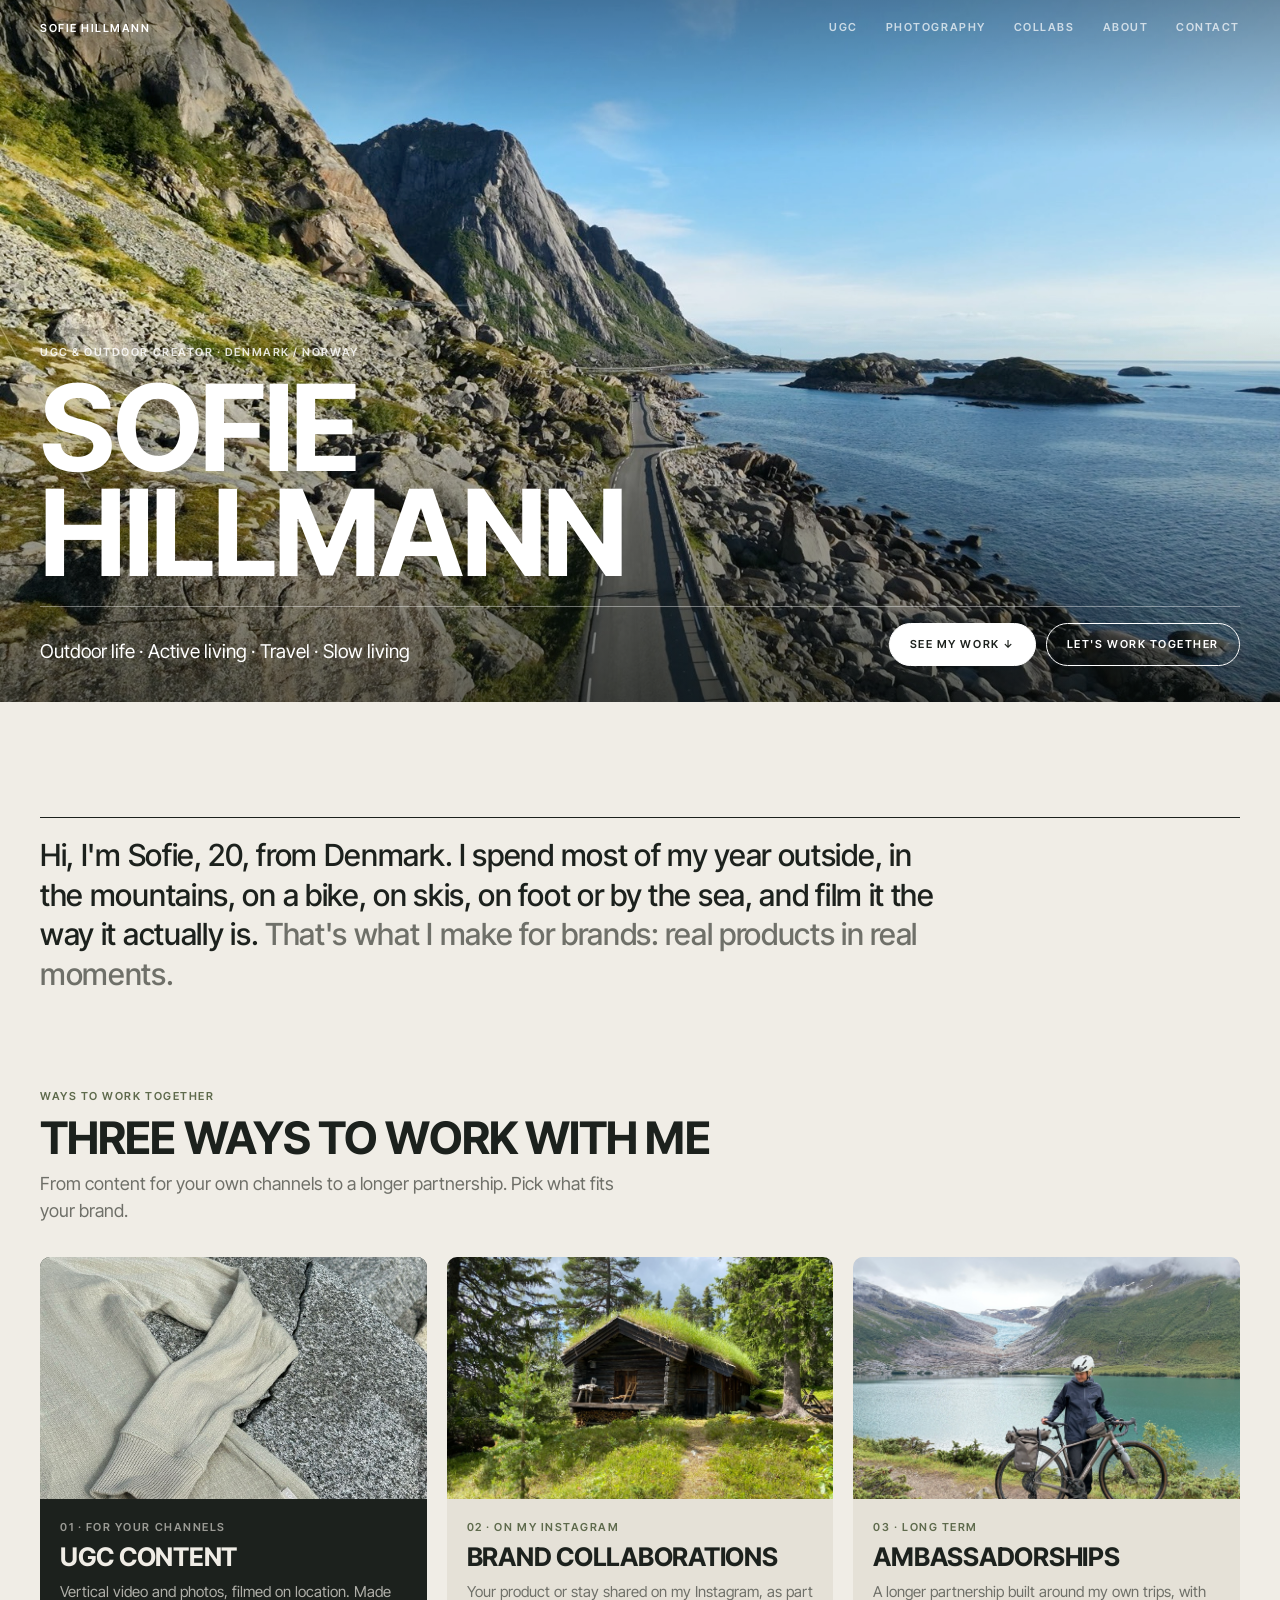
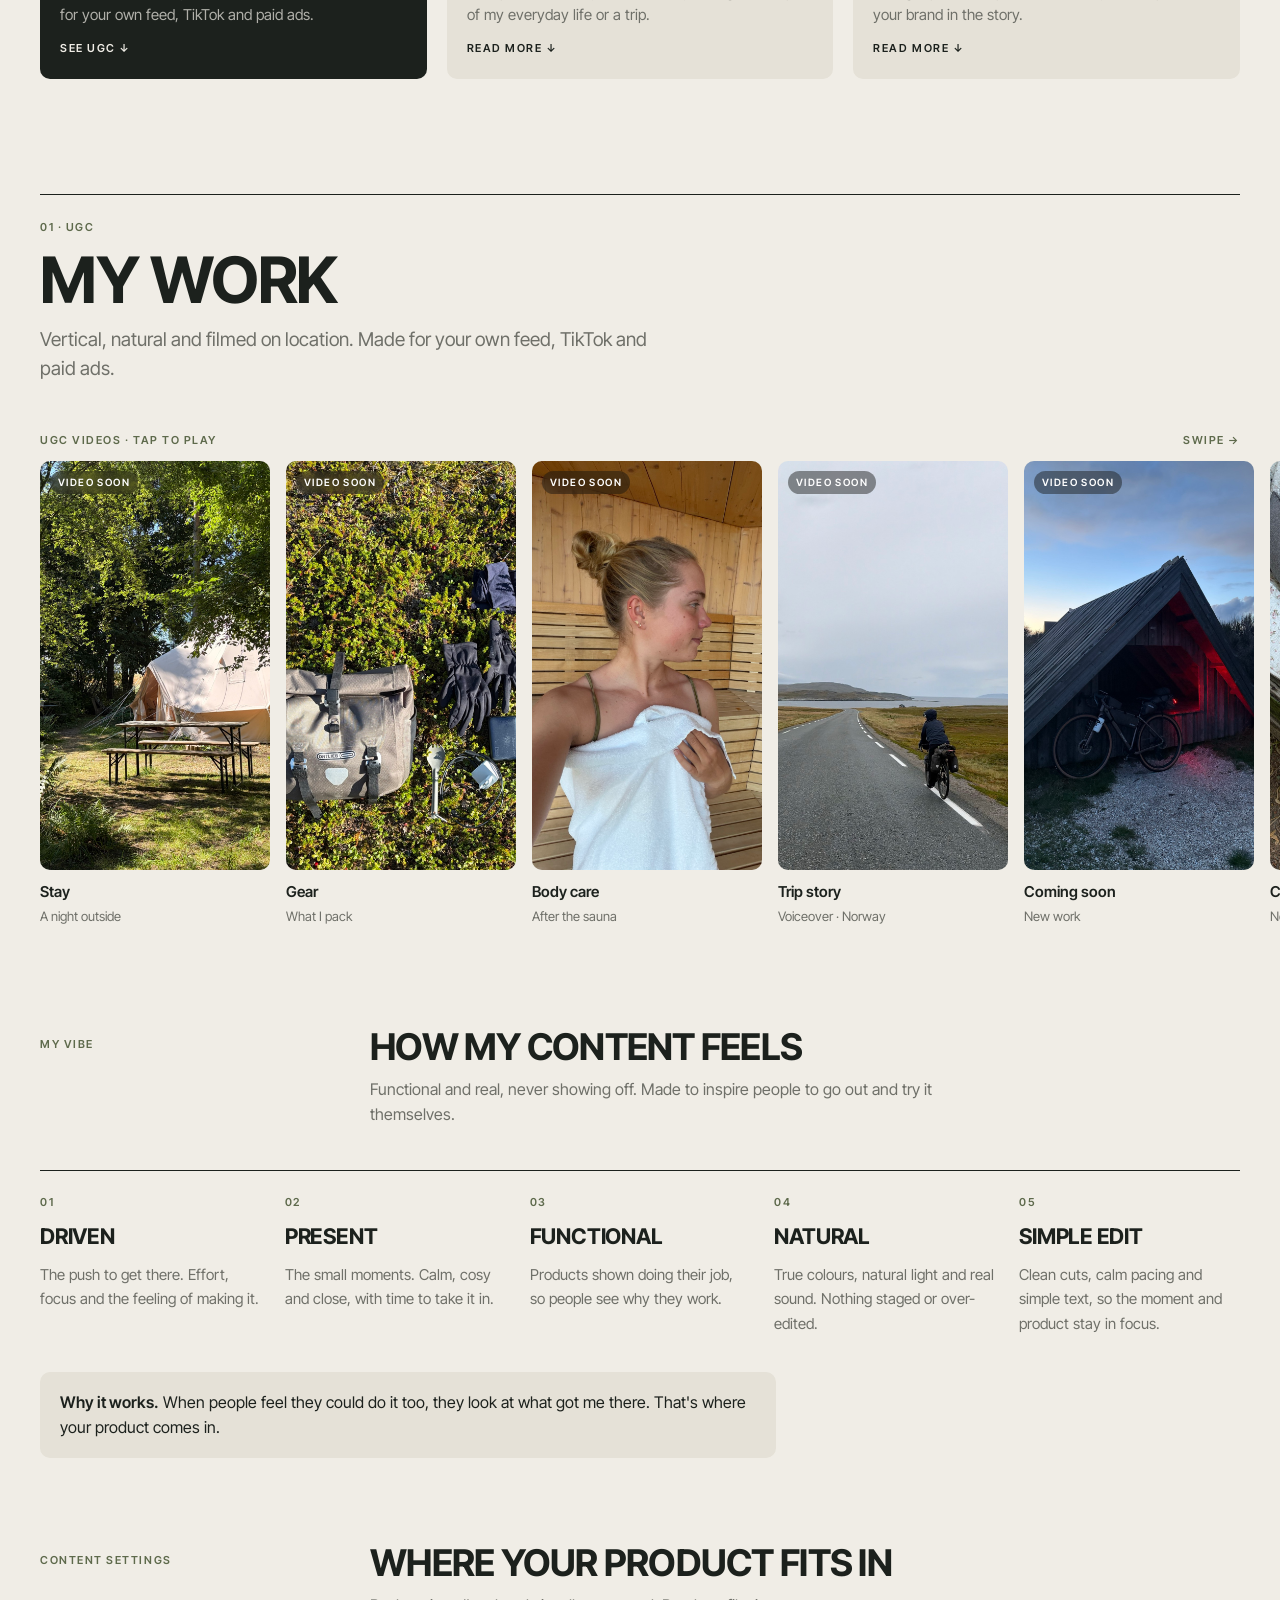
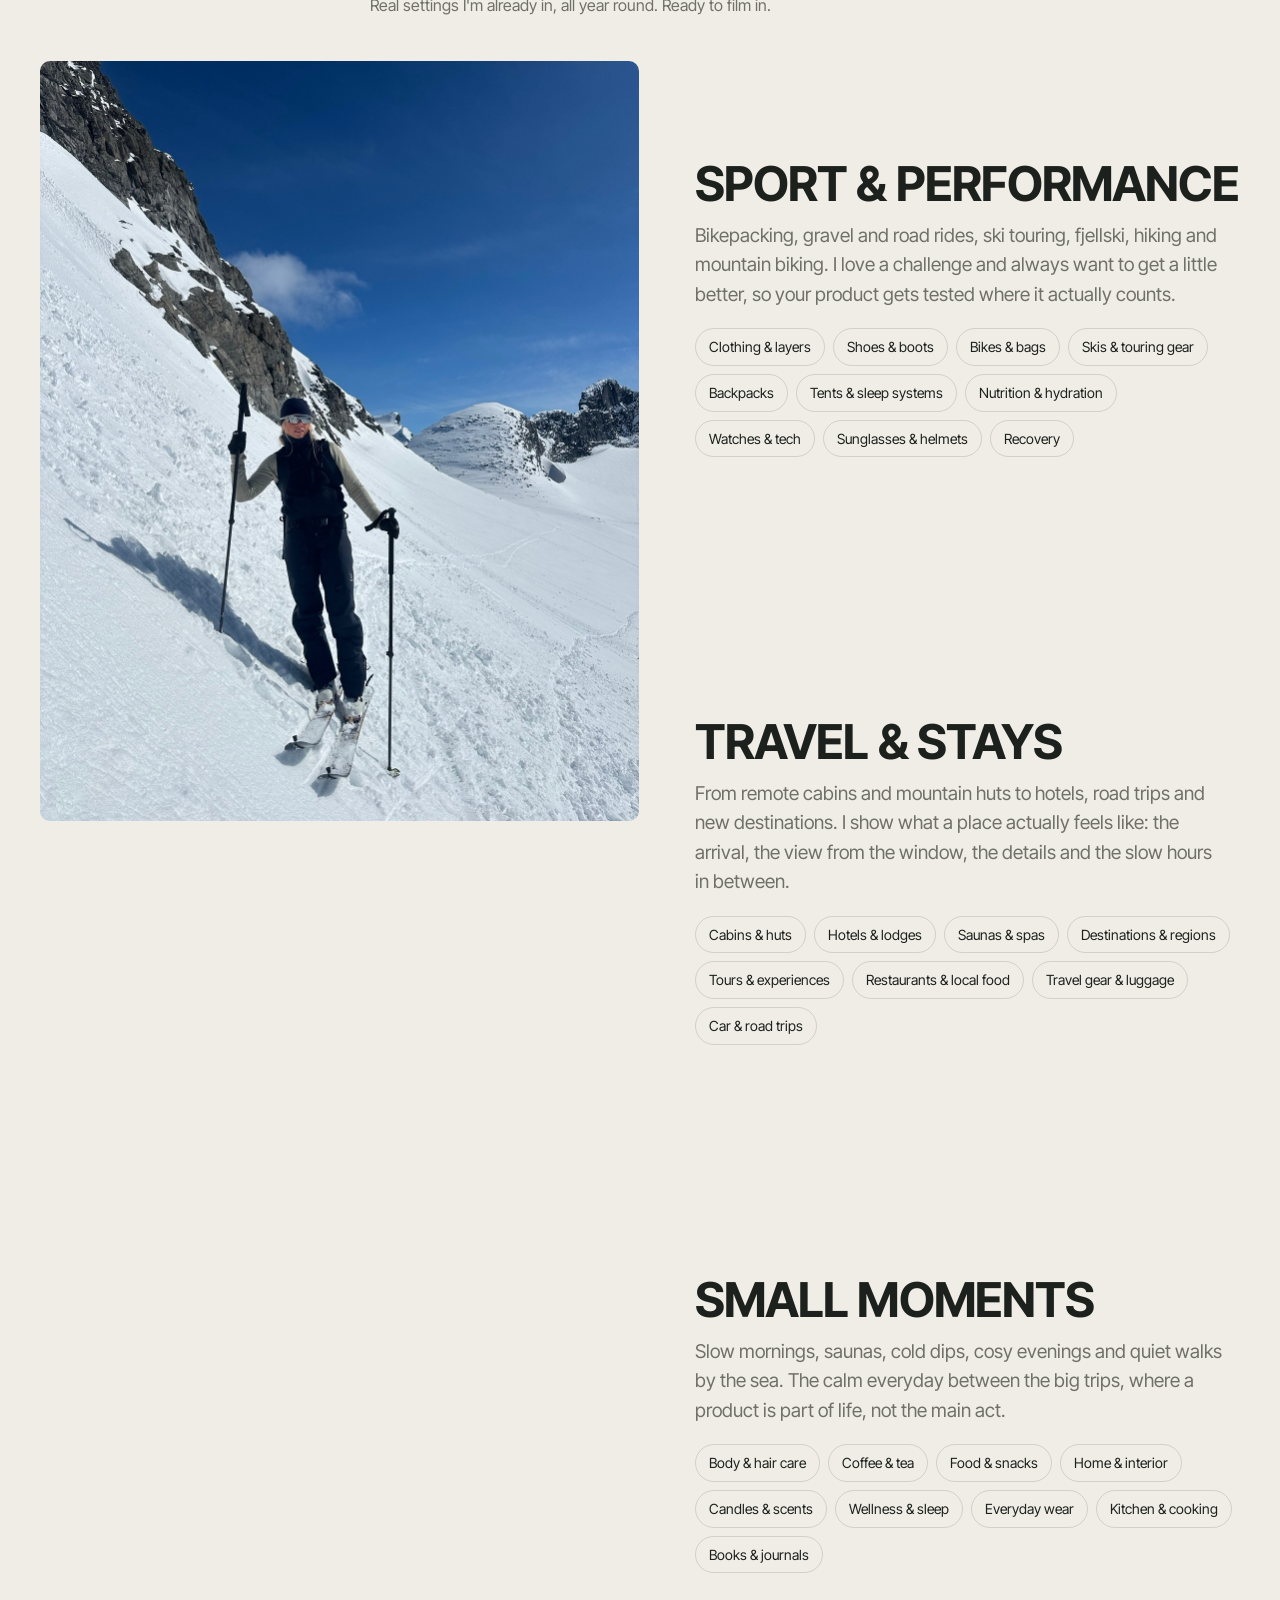
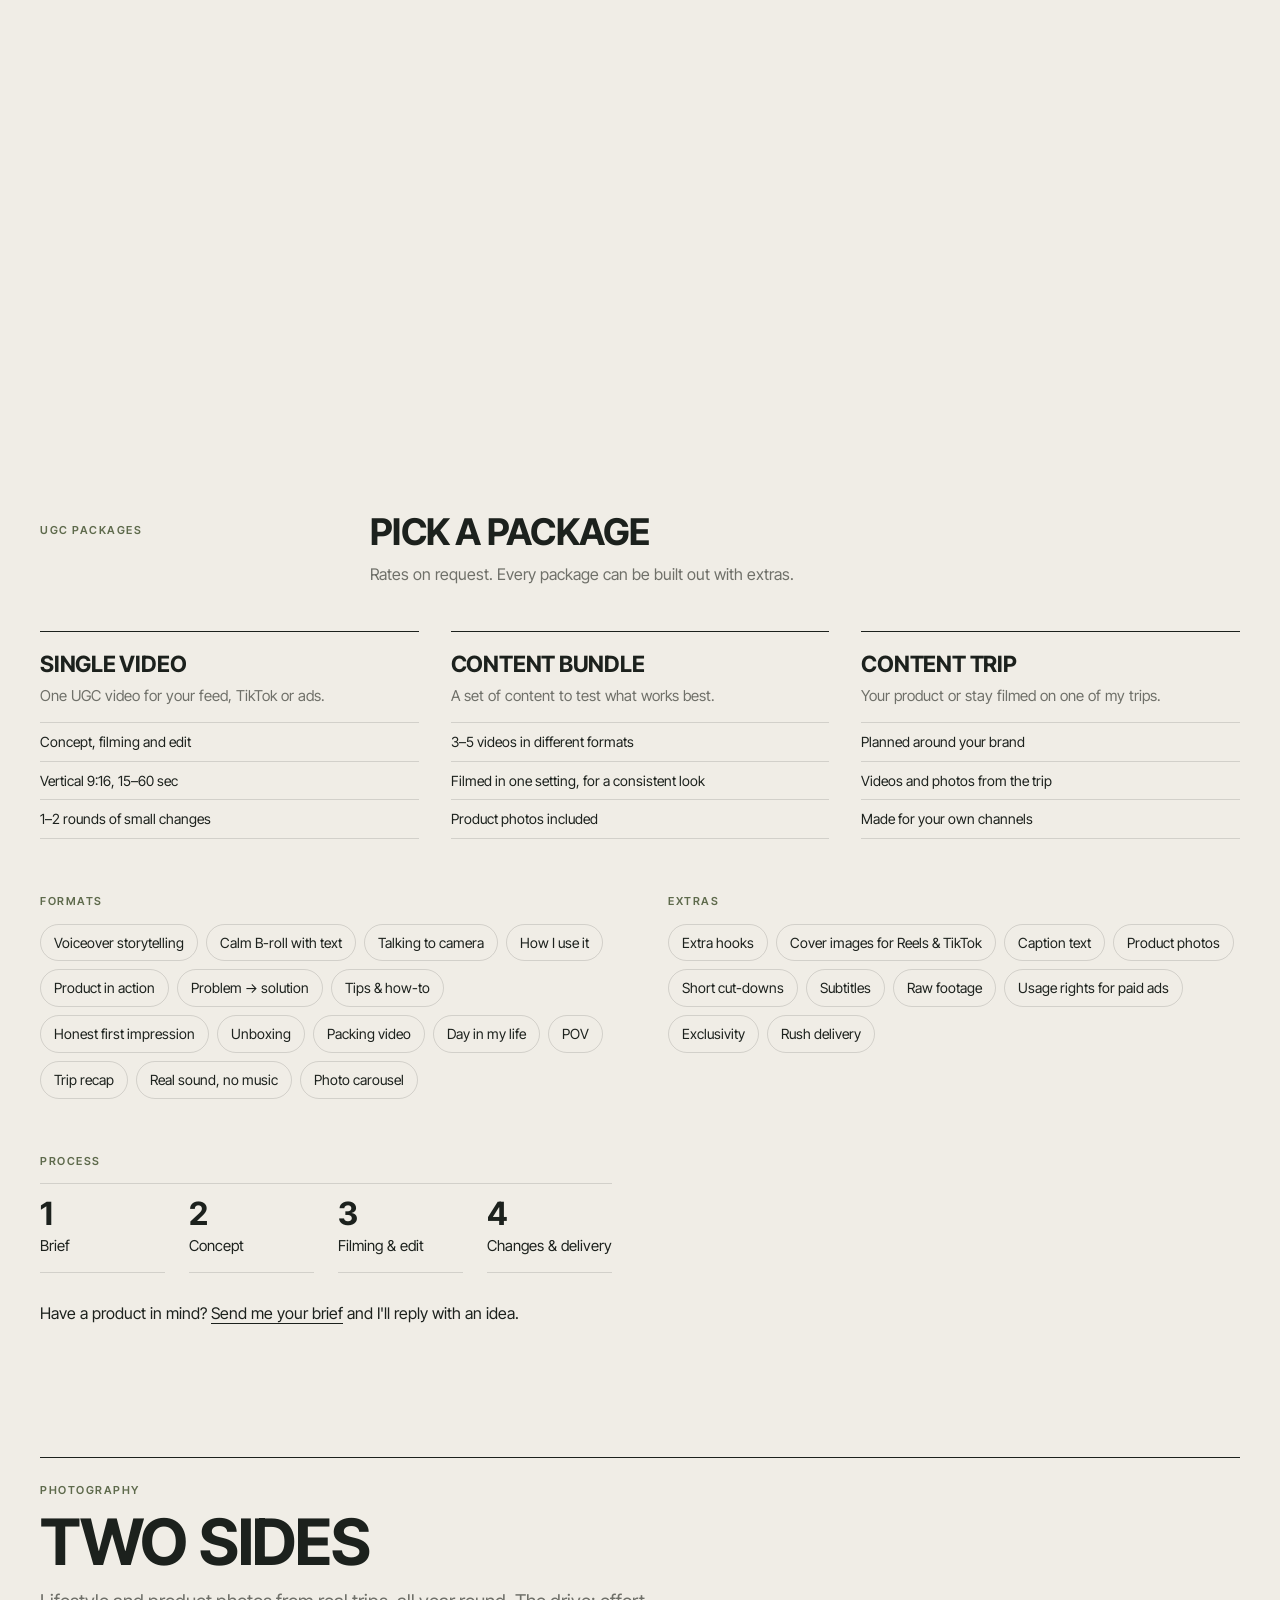
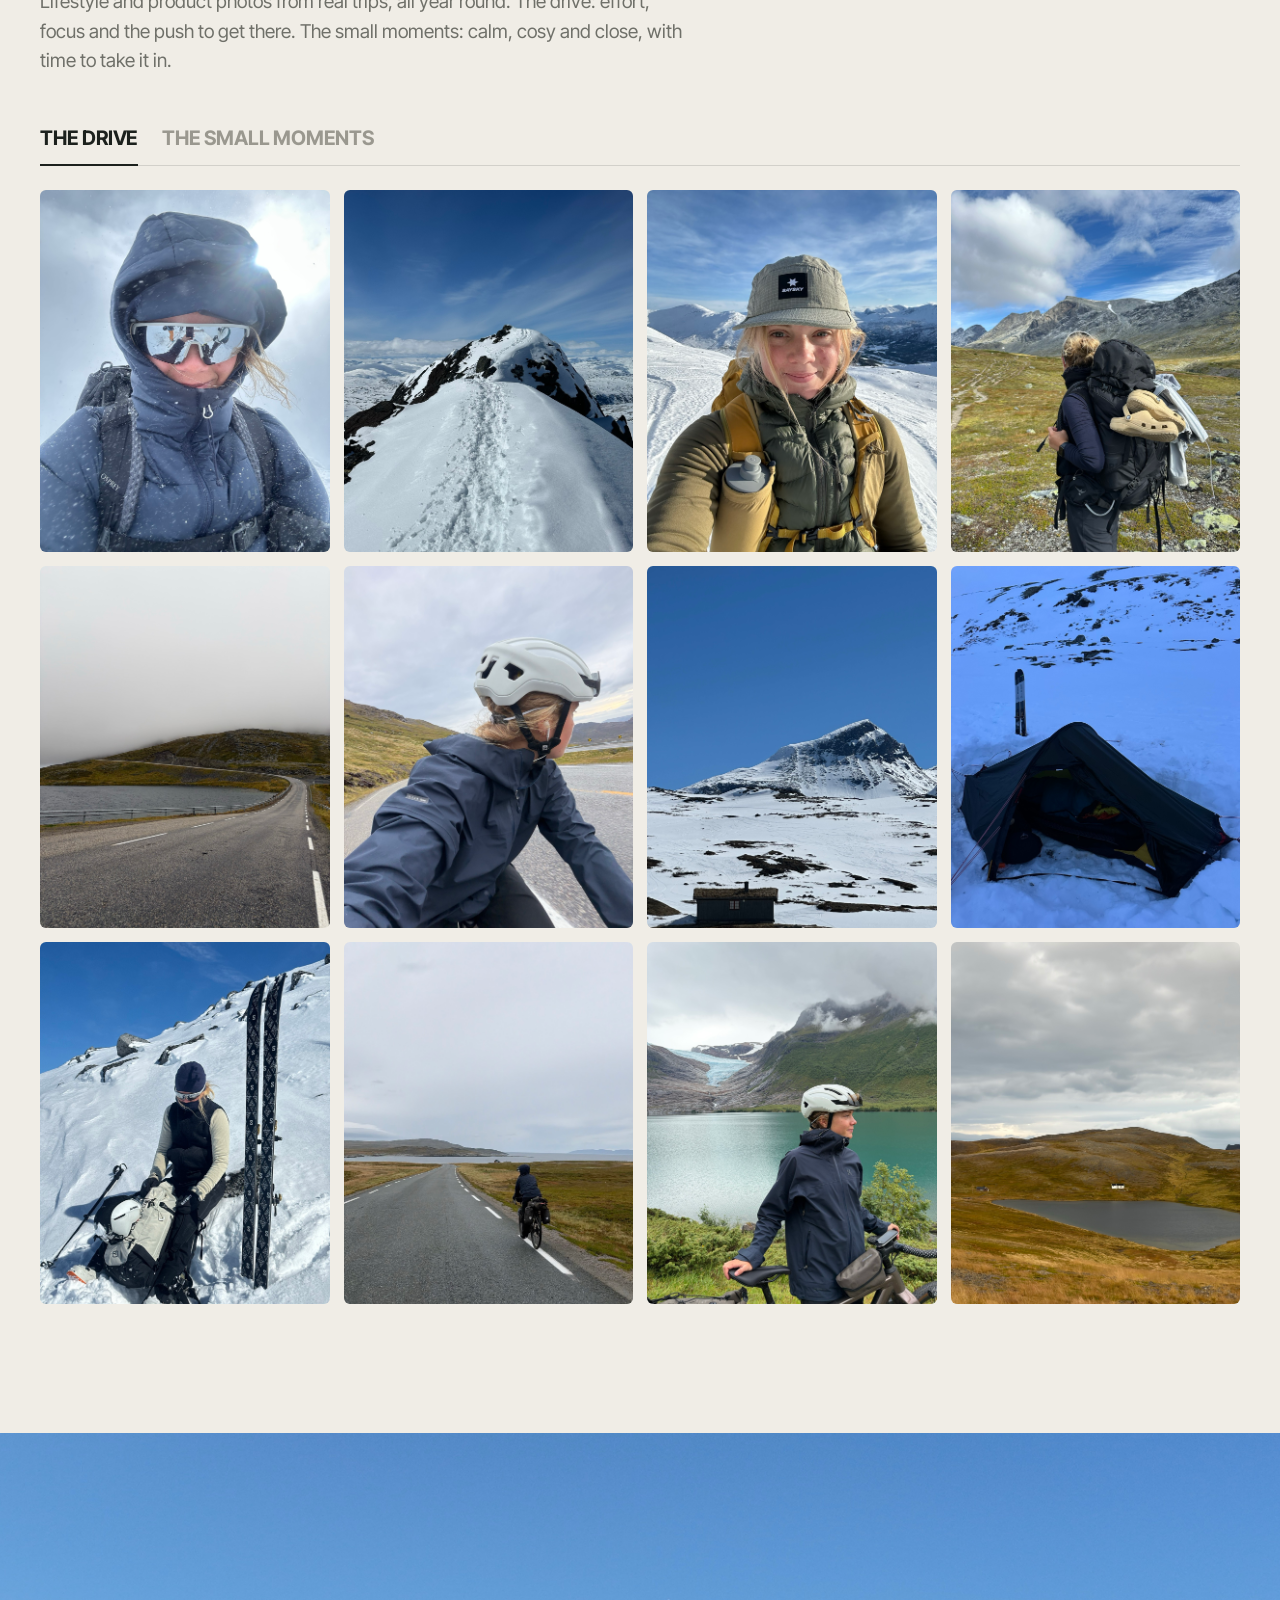
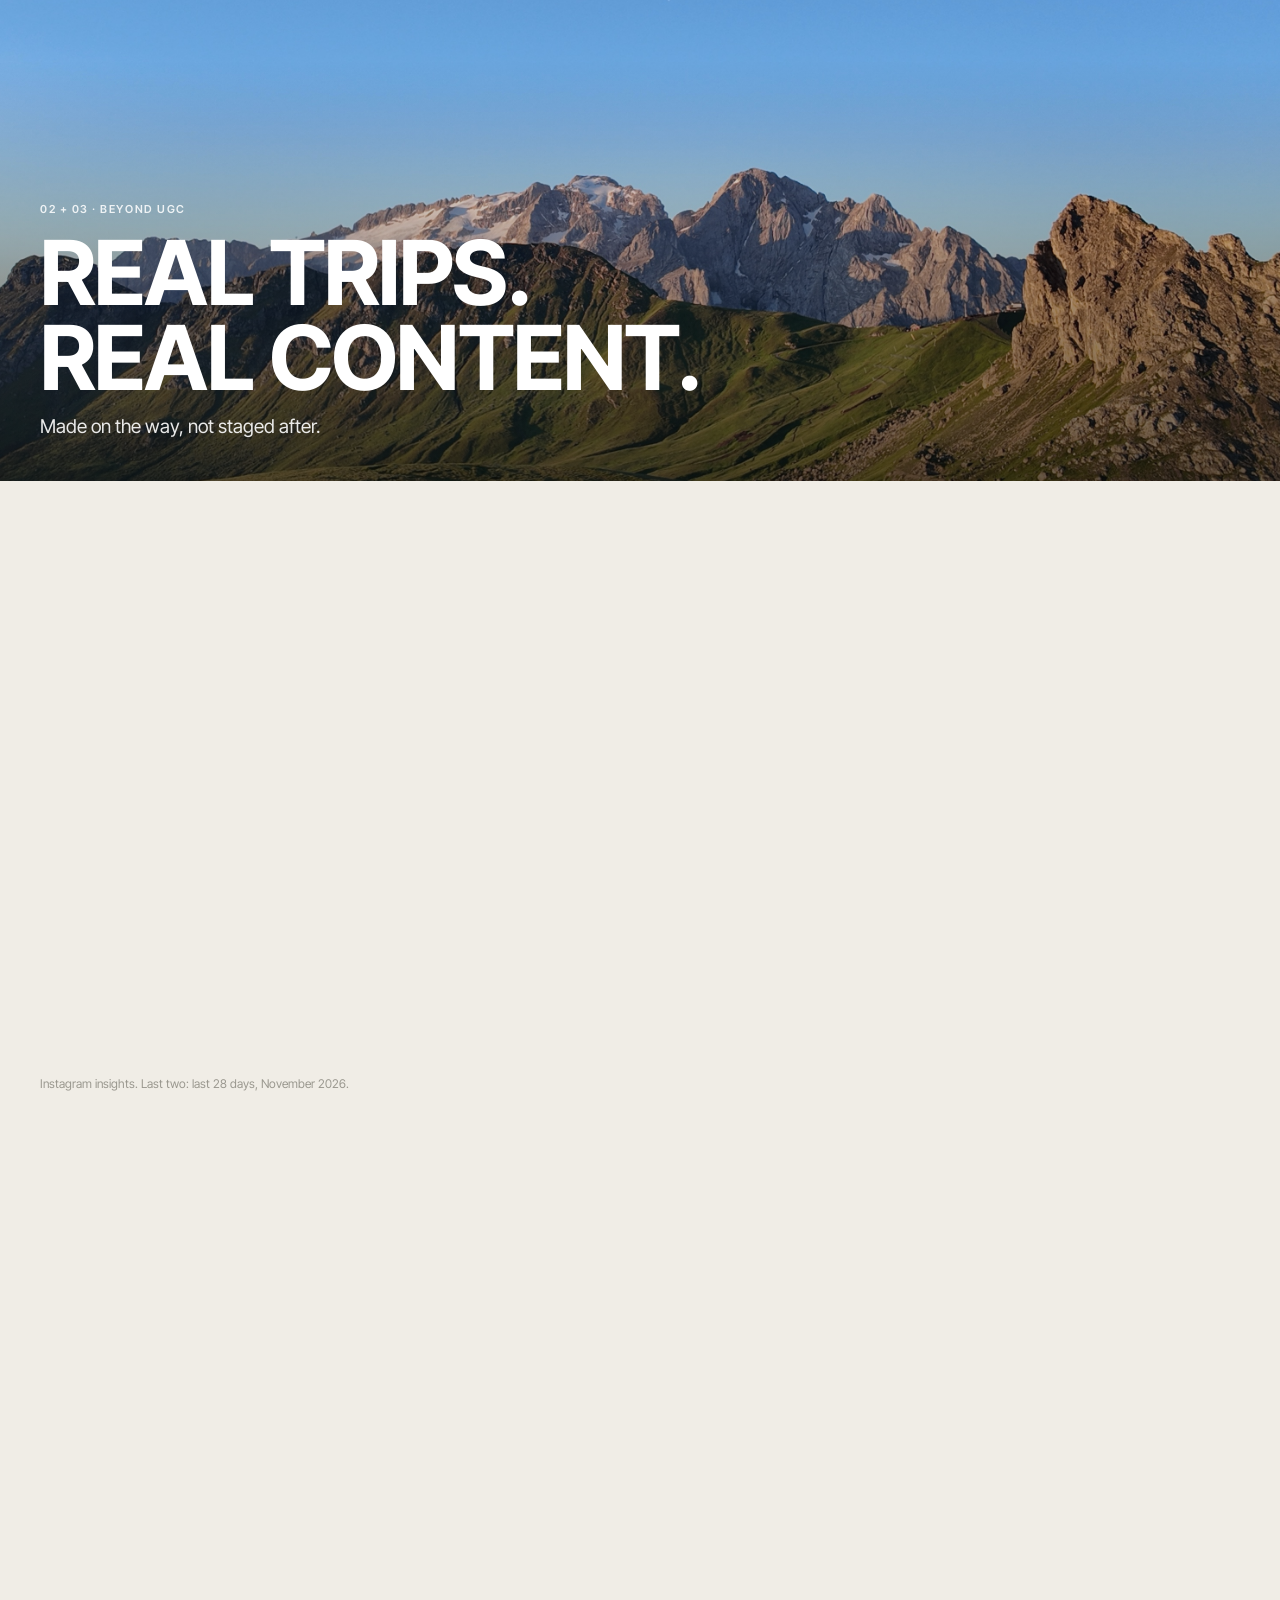
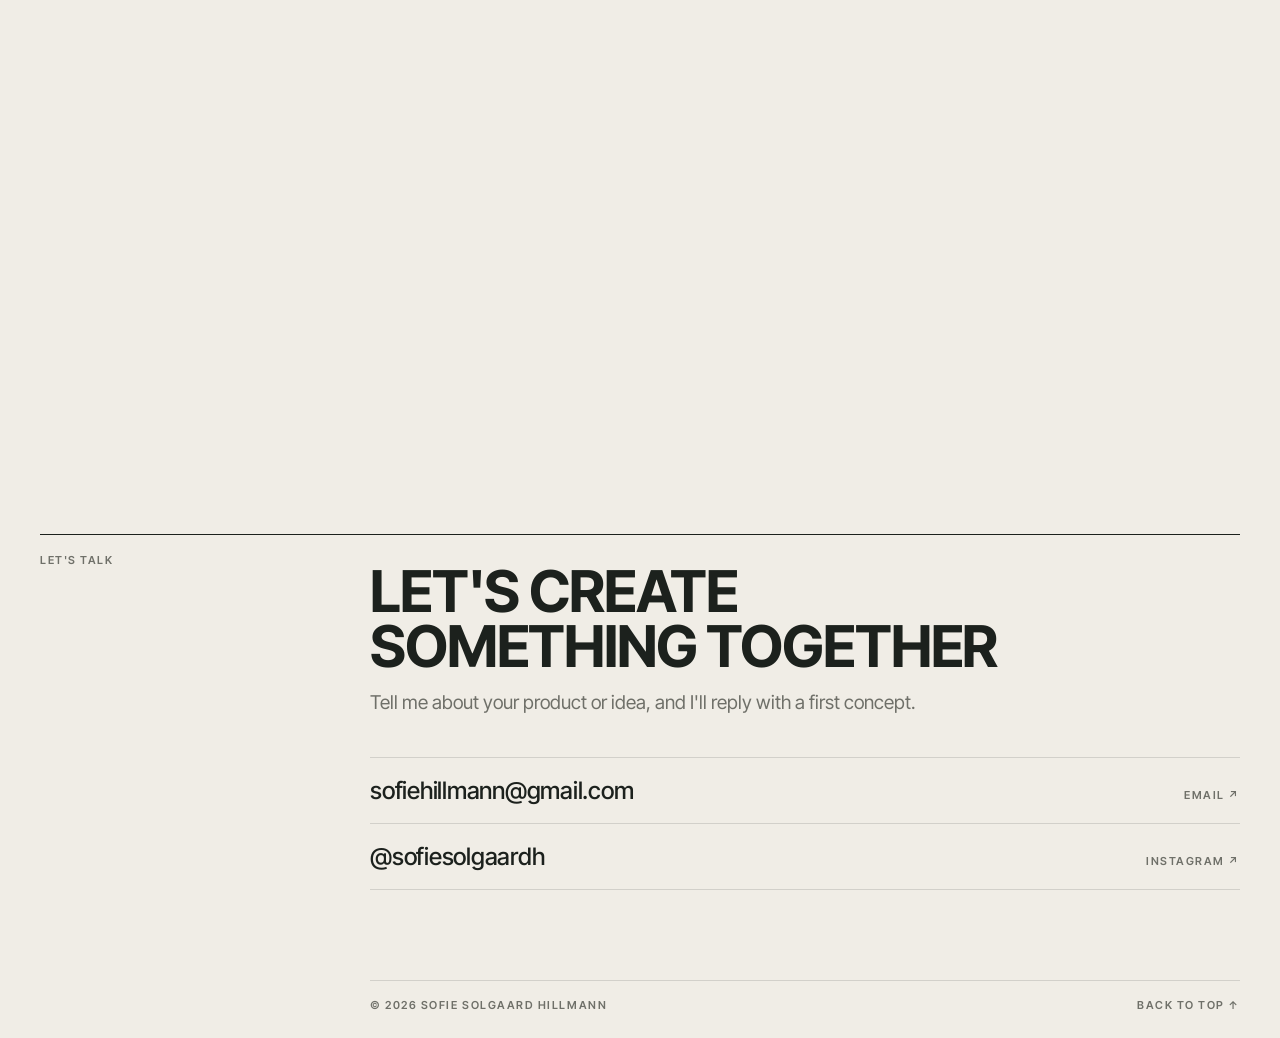
==== commit 9f074d18: "Opdater portfolio" ====
--- a/blanding/index.html
+++ b/blanding/index.html
@@ -303,7 +303,7 @@
       <div class="reveal">
         <span class="label">03 · Ambassadorships</span>
         <h3>Join the journey</h3>
-        <p>A longer partnership built around my own trips. Instagram is my home, but I dream bigger: projects told in high-quality photo and film, with your brand in the story. The first one is already planned: a ski film project in the Alps around Zermatt.</p>
+        <p>A longer partnership built around my own trips. Instagram is my home, but I dream bigger: projects told in high-quality photo and film, with your brand in the story.</p>
         <ul class="facts plain">
           <li><b>Gear &amp; stays</b><span>Tested and shown in real conditions.</span></li>
           <li><b>Support</b><span>Help that makes the next trip possible.</span></li>
@@ -340,12 +340,13 @@
         <p class="reveal">Trips I'm planning. Partners are very welcome to come along.</p>
       </div>
       <ol class="next-list grid reveal">
-        <li><span class="label">01</span><h3>Ski trip to Georgia</h3><p>Skiing in the Caucasus mountains. New mountains, a new culture and hopefully deep snow.</p><span class="room"><b>Partners:</b> ski gear, outerwear, stays</span></li>
-        <li><span class="label">02</span><h3>Fjellski &amp; ski touring</h3><p>A fjellski expedition, ski touring days and tent nights in the snow.</p><span class="room"><b>Partners:</b> winter clothing, skis, tents, food</span></li>
-        <li><span class="label">03</span><h3>Bikepacking in snow</h3><p>Cold nights in the tent, short days and a lot of figuring things out on the way.</p><span class="room"><b>Partners:</b> bikes and bags, winter gear, tents</span></li>
-        <li><span class="label">04</span><h3>Bike, surf &amp; hike</h3><p>Bikepacking somewhere warm, surf trips up north and long hiking days in the mountains.</p><span class="room"><b>Partners:</b> bikes, surf gear, hiking gear, stays</span></li>
-        <li><span class="label">05</span><h3>Iceland, Greenland &amp; the Faroes</h3><p>Wild islands in the North Atlantic. Wind, rain, long light and huge landscapes.</p><span class="room"><b>Partners:</b> outerwear, ski and hiking gear, stays</span></li>
-        <li><span class="label">06</span><h3>Home ground, Denmark</h3><p>Gravel rides, coastal hikes, cold swims and cabins by the sea or in the forest.</p><span class="room"><b>Partners:</b> stays, saunas, outdoor and slow living</span></li>
+        <li><span class="label">01</span><h3>Skiing in Zermatt</h3><p>Ski days in the Alps around Zermatt, as part of a film project. Big mountains and a lot to film.</p><span class="room"><b>Partners:</b> ski gear, outerwear, stays</span></li>
+        <li><span class="label">02</span><h3>Ski trip to Georgia</h3><p>Skiing in the Caucasus mountains. New mountains, a new culture and hopefully deep snow.</p><span class="room"><b>Partners:</b> ski gear, outerwear, stays</span></li>
+        <li><span class="label">03</span><h3>Fjellski &amp; ski touring</h3><p>A fjellski expedition, ski touring days and tent nights in the snow.</p><span class="room"><b>Partners:</b> winter clothing, skis, tents, food</span></li>
+        <li><span class="label">04</span><h3>Bikepacking in snow</h3><p>Cold nights in the tent, short days and a lot of figuring things out on the way.</p><span class="room"><b>Partners:</b> bikes and bags, winter gear, tents</span></li>
+        <li><span class="label">05</span><h3>Bike, surf &amp; hike</h3><p>Bikepacking somewhere warm, surf trips up north and long hiking days in the mountains.</p><span class="room"><b>Partners:</b> bikes, surf gear, hiking gear, stays</span></li>
+        <li><span class="label">06</span><h3>Iceland, Greenland &amp; the Faroes</h3><p>Wild islands in the North Atlantic. Wind, rain, long light and huge landscapes.</p><span class="room"><b>Partners:</b> outerwear, ski and hiking gear, stays</span></li>
+        <li><span class="label">07</span><h3>Home ground, Denmark</h3><p>Gravel rides, coastal hikes, cold swims and cabins by the sea or in the forest.</p><span class="room"><b>Partners:</b> stays, saunas, outdoor and slow living</span></li>
       </ol>
     </div>
   </section>
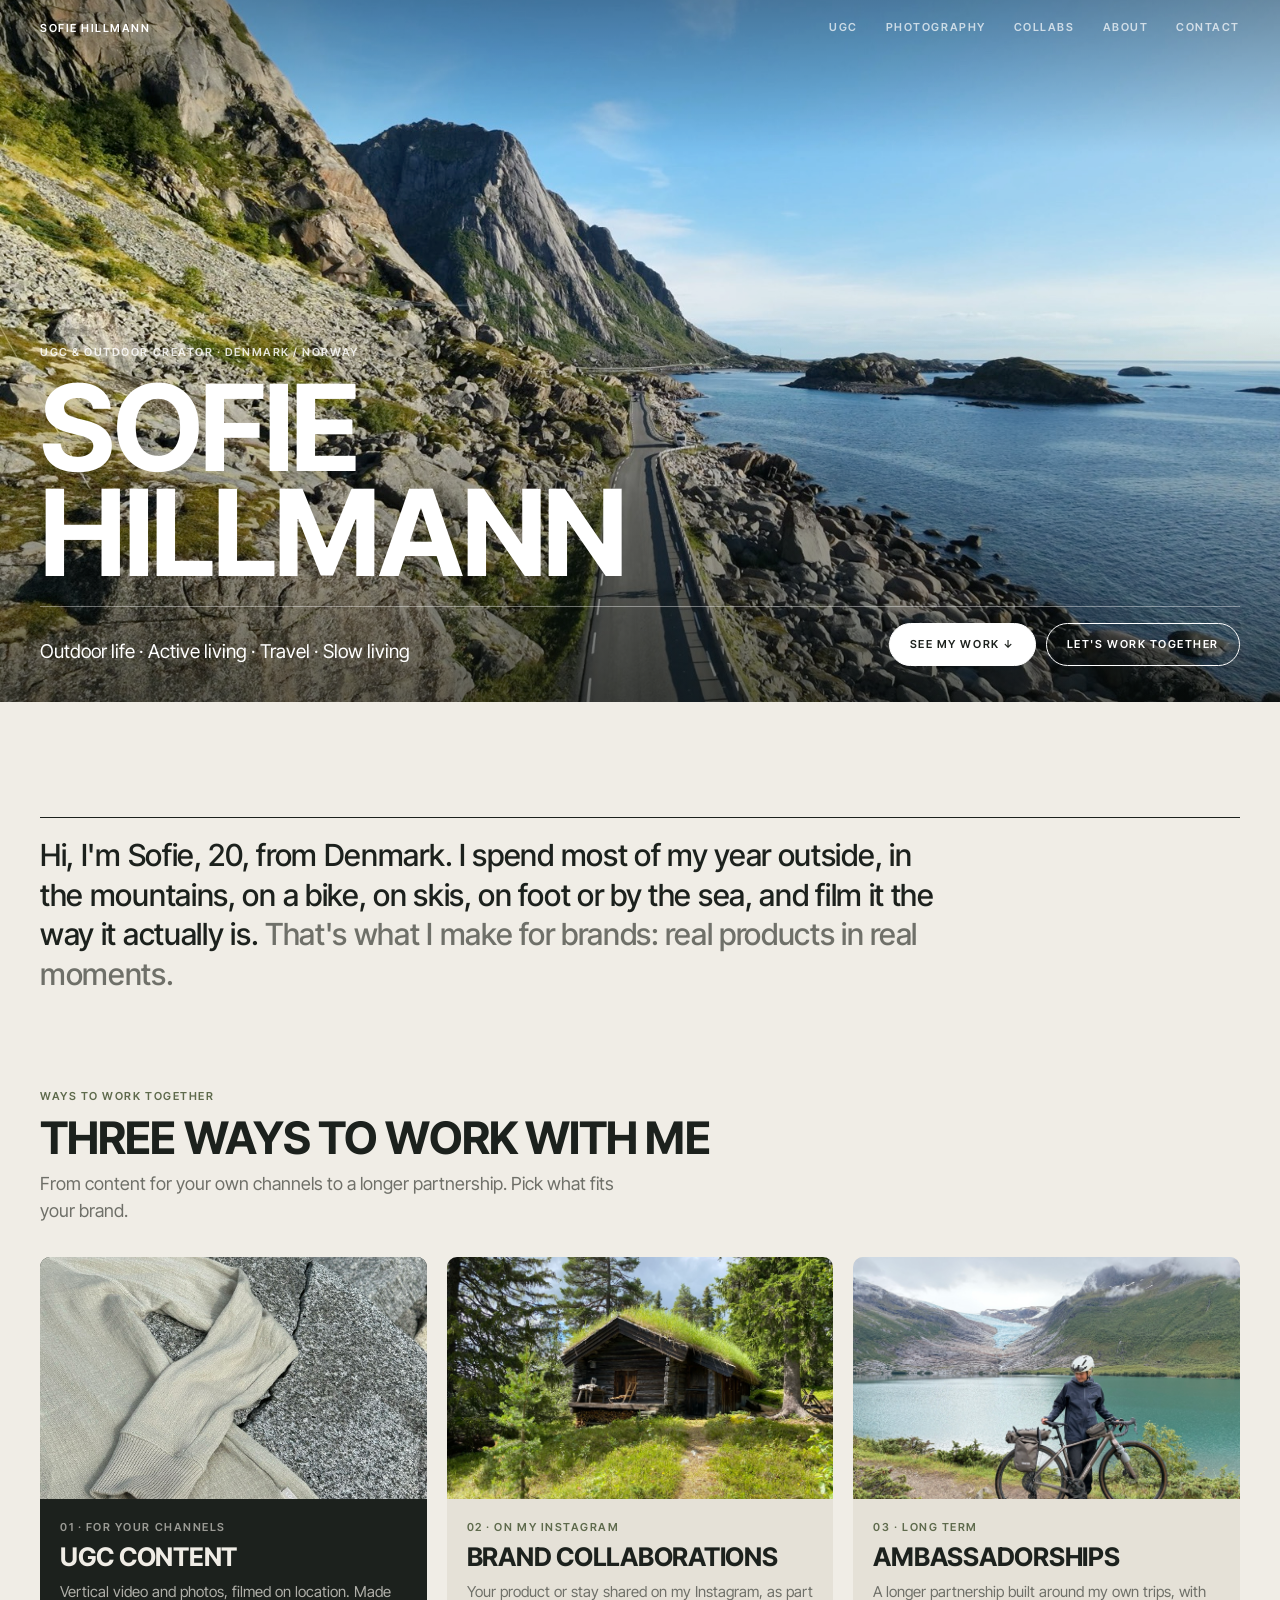
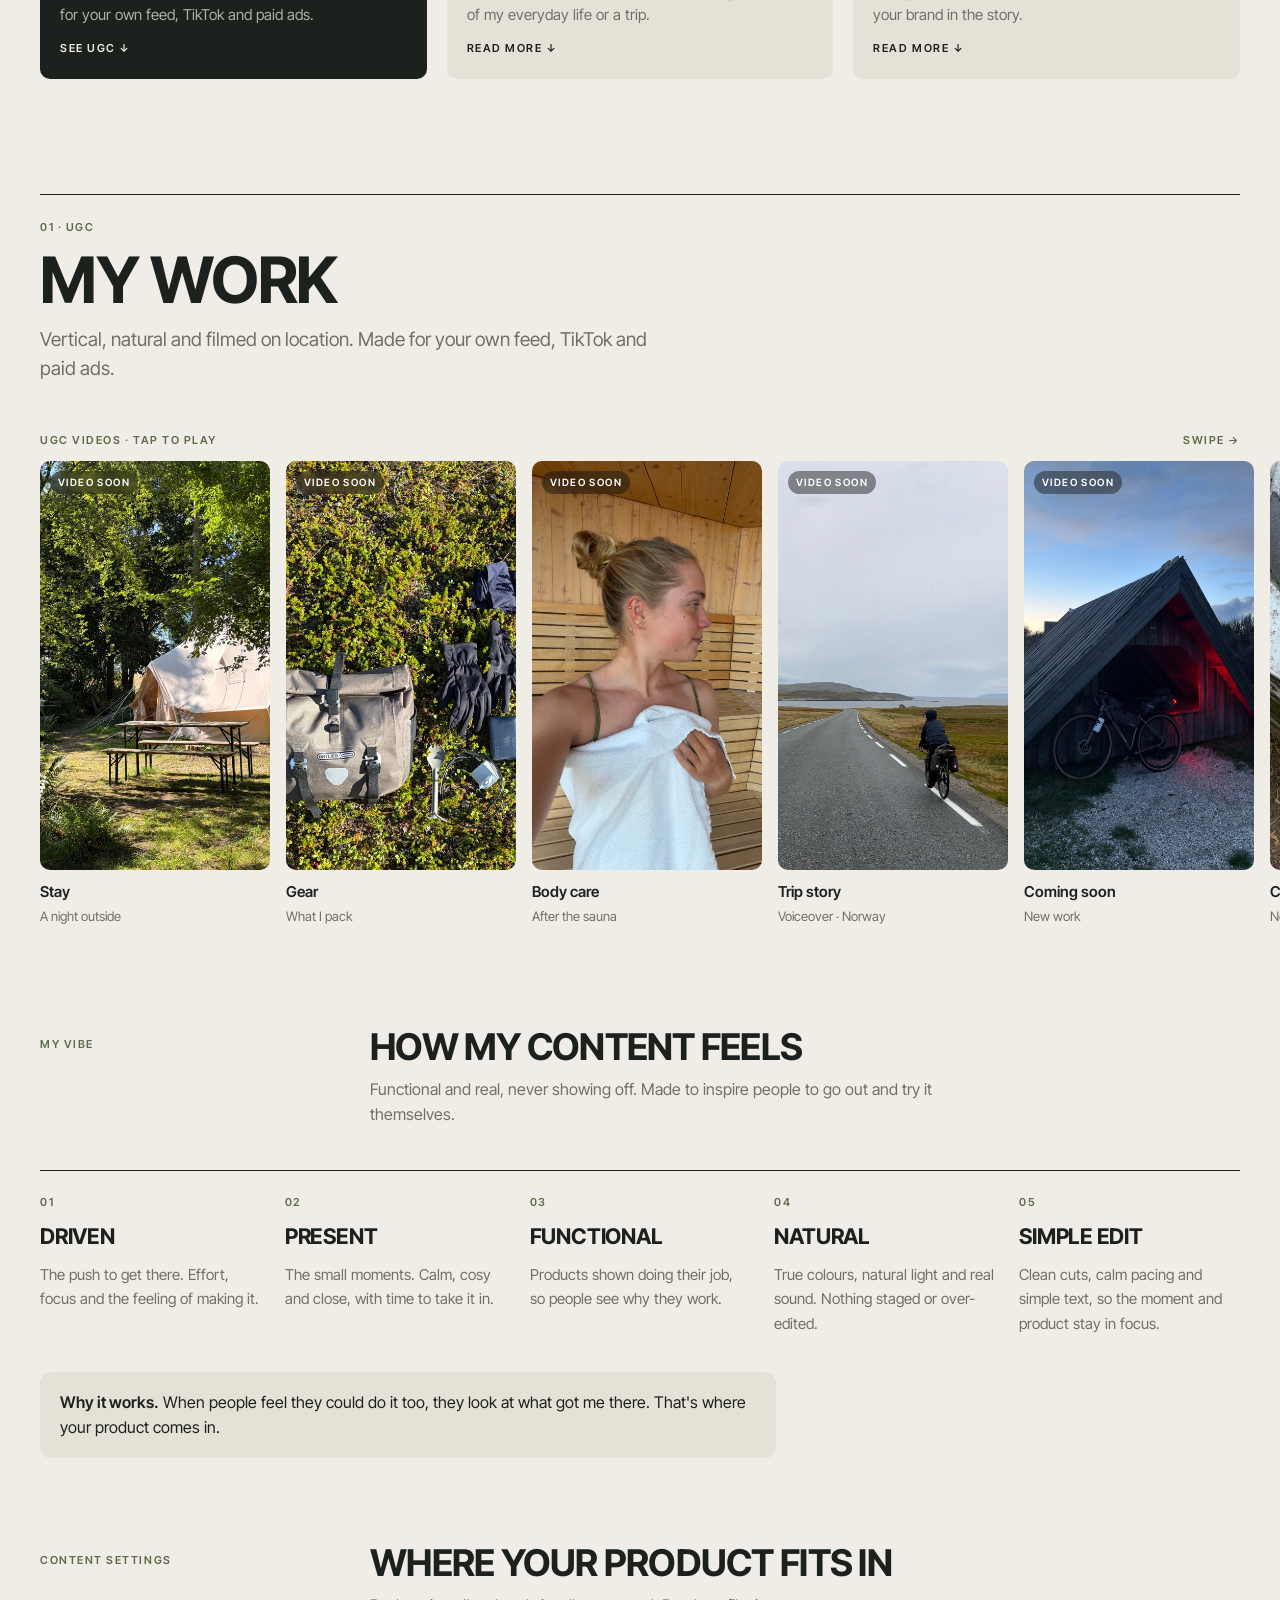
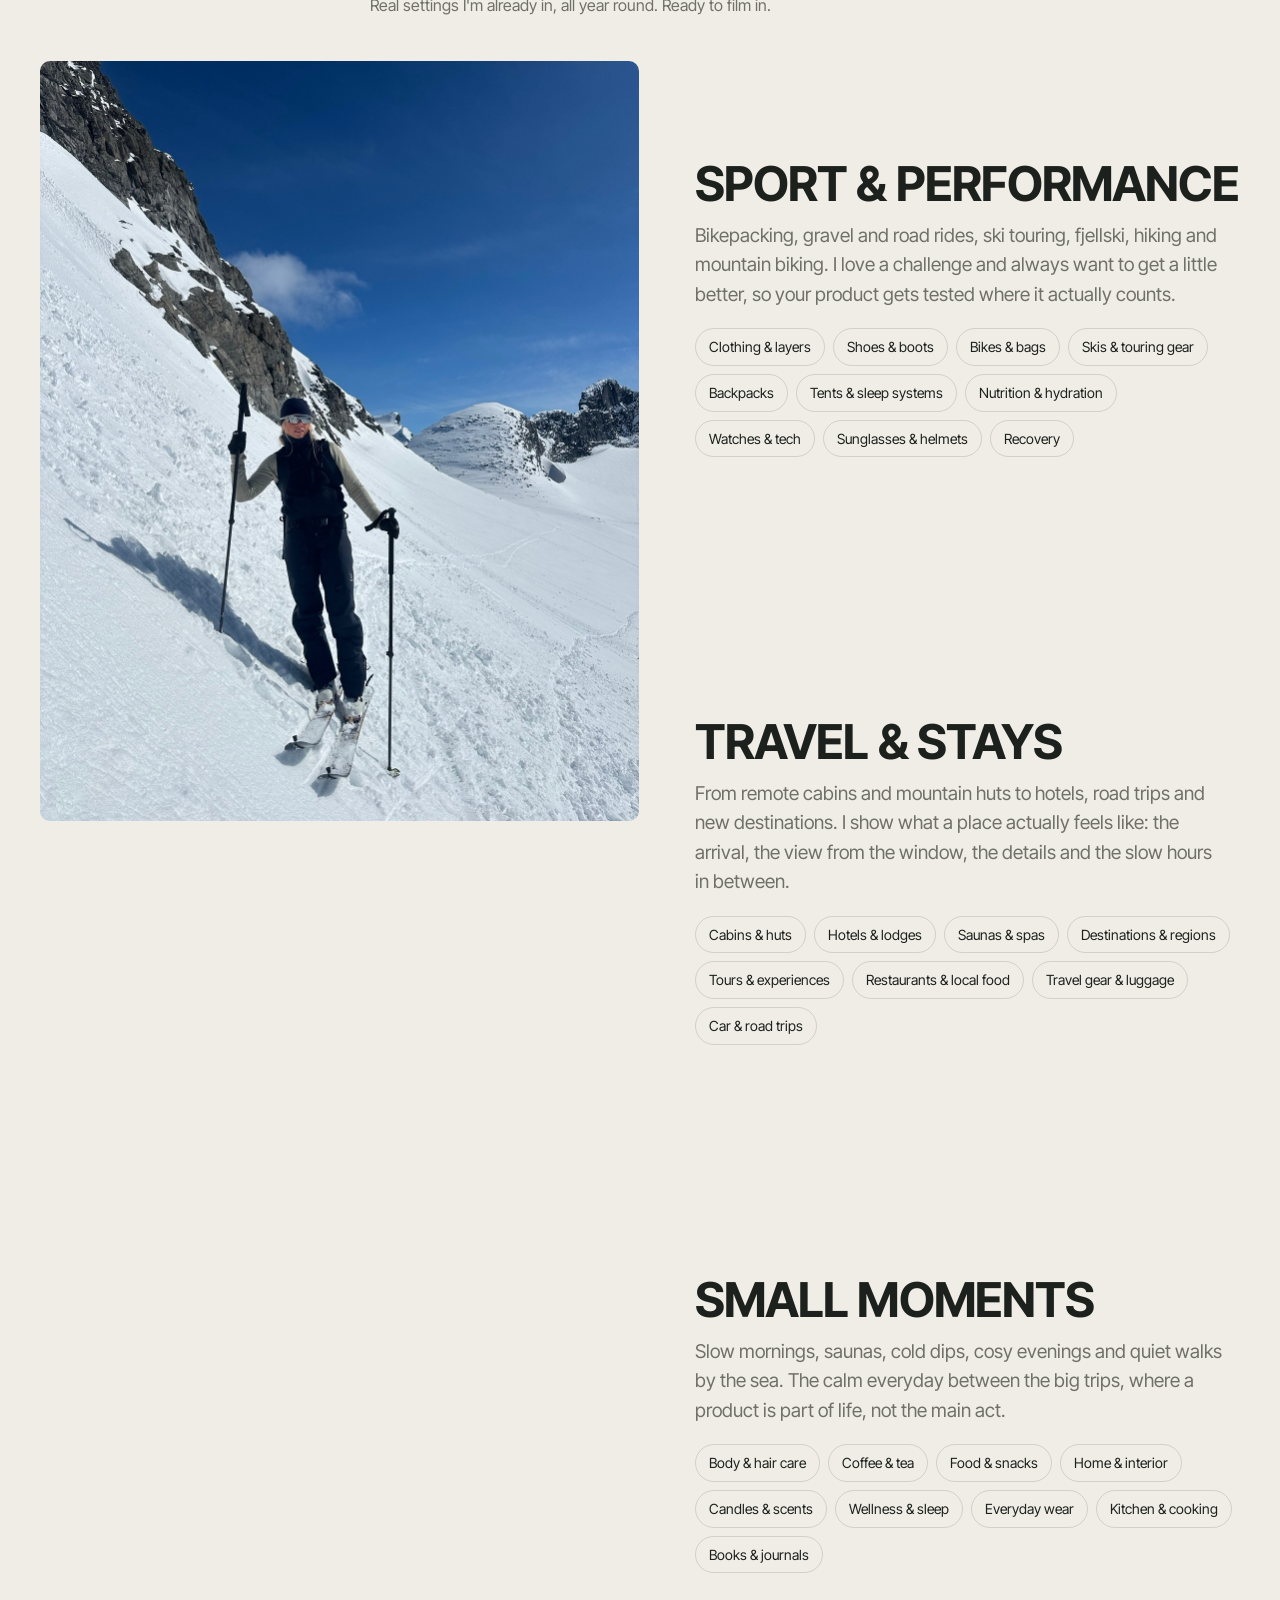
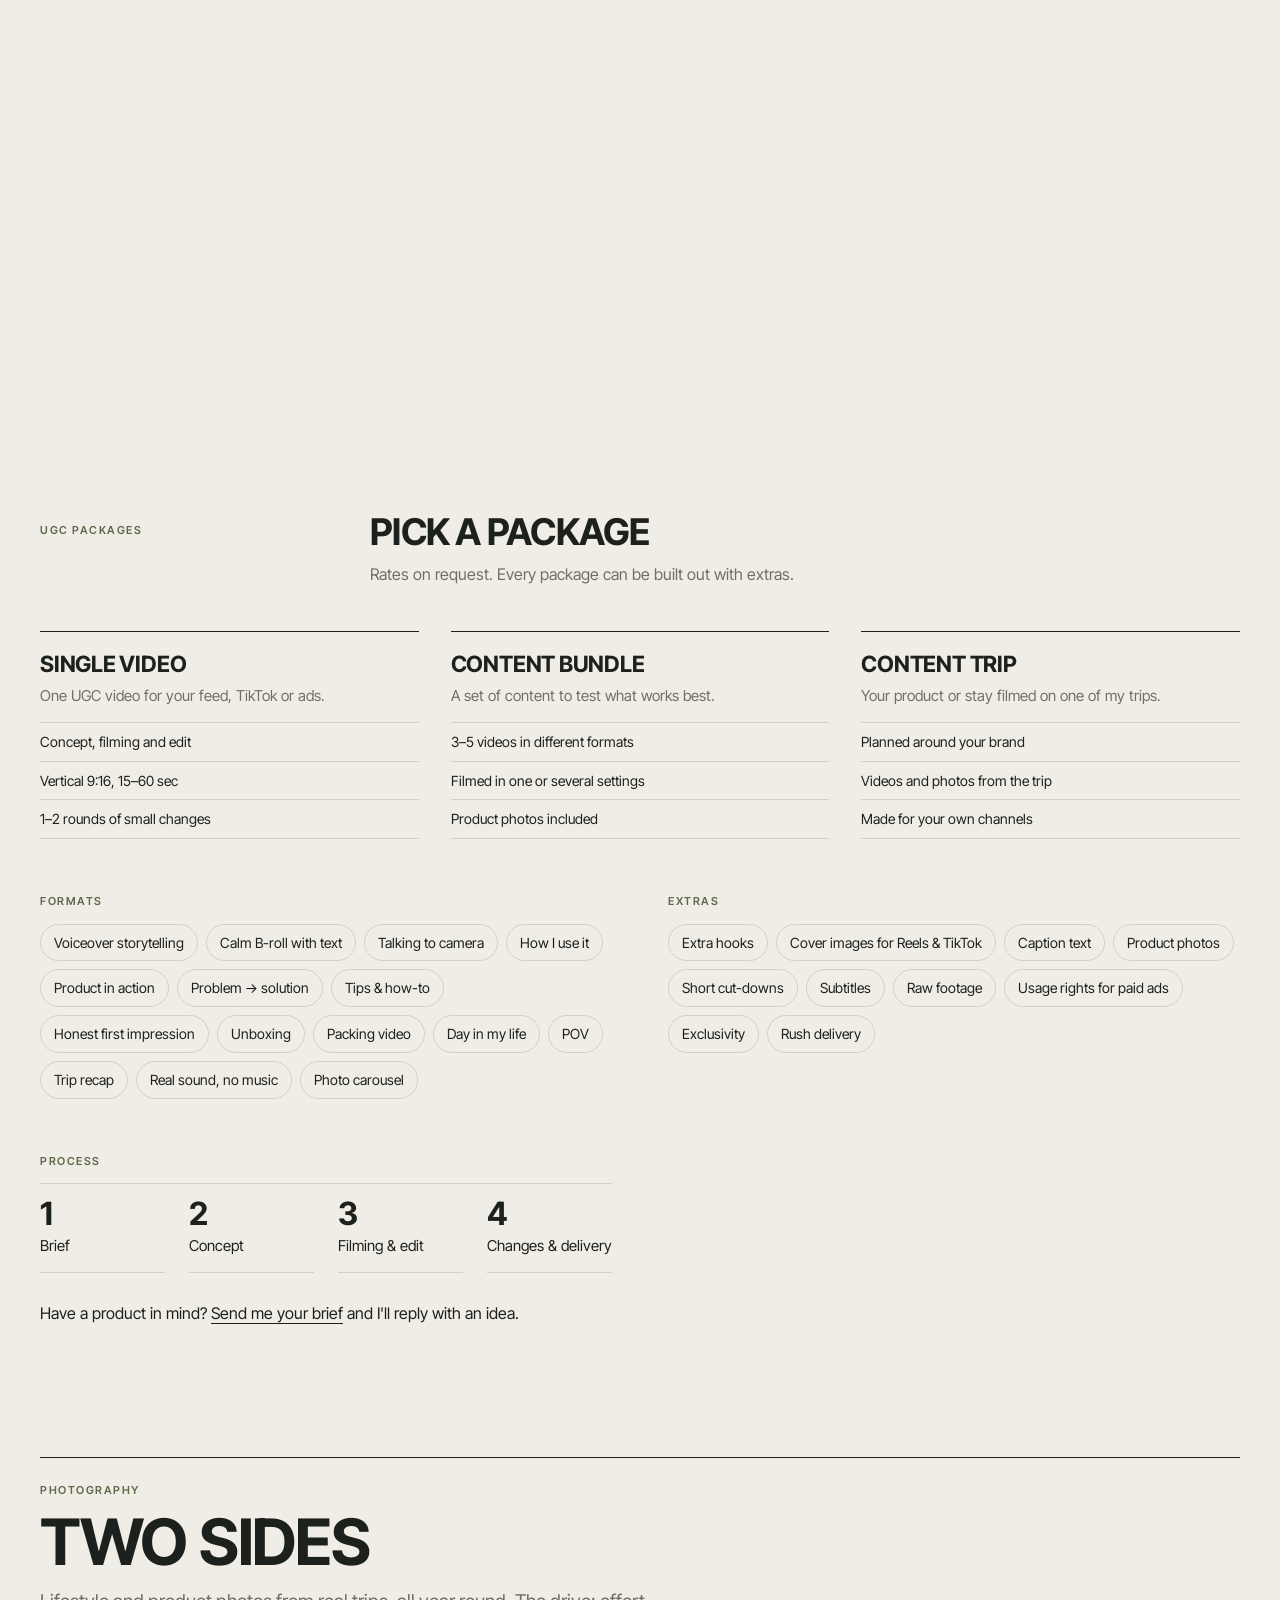
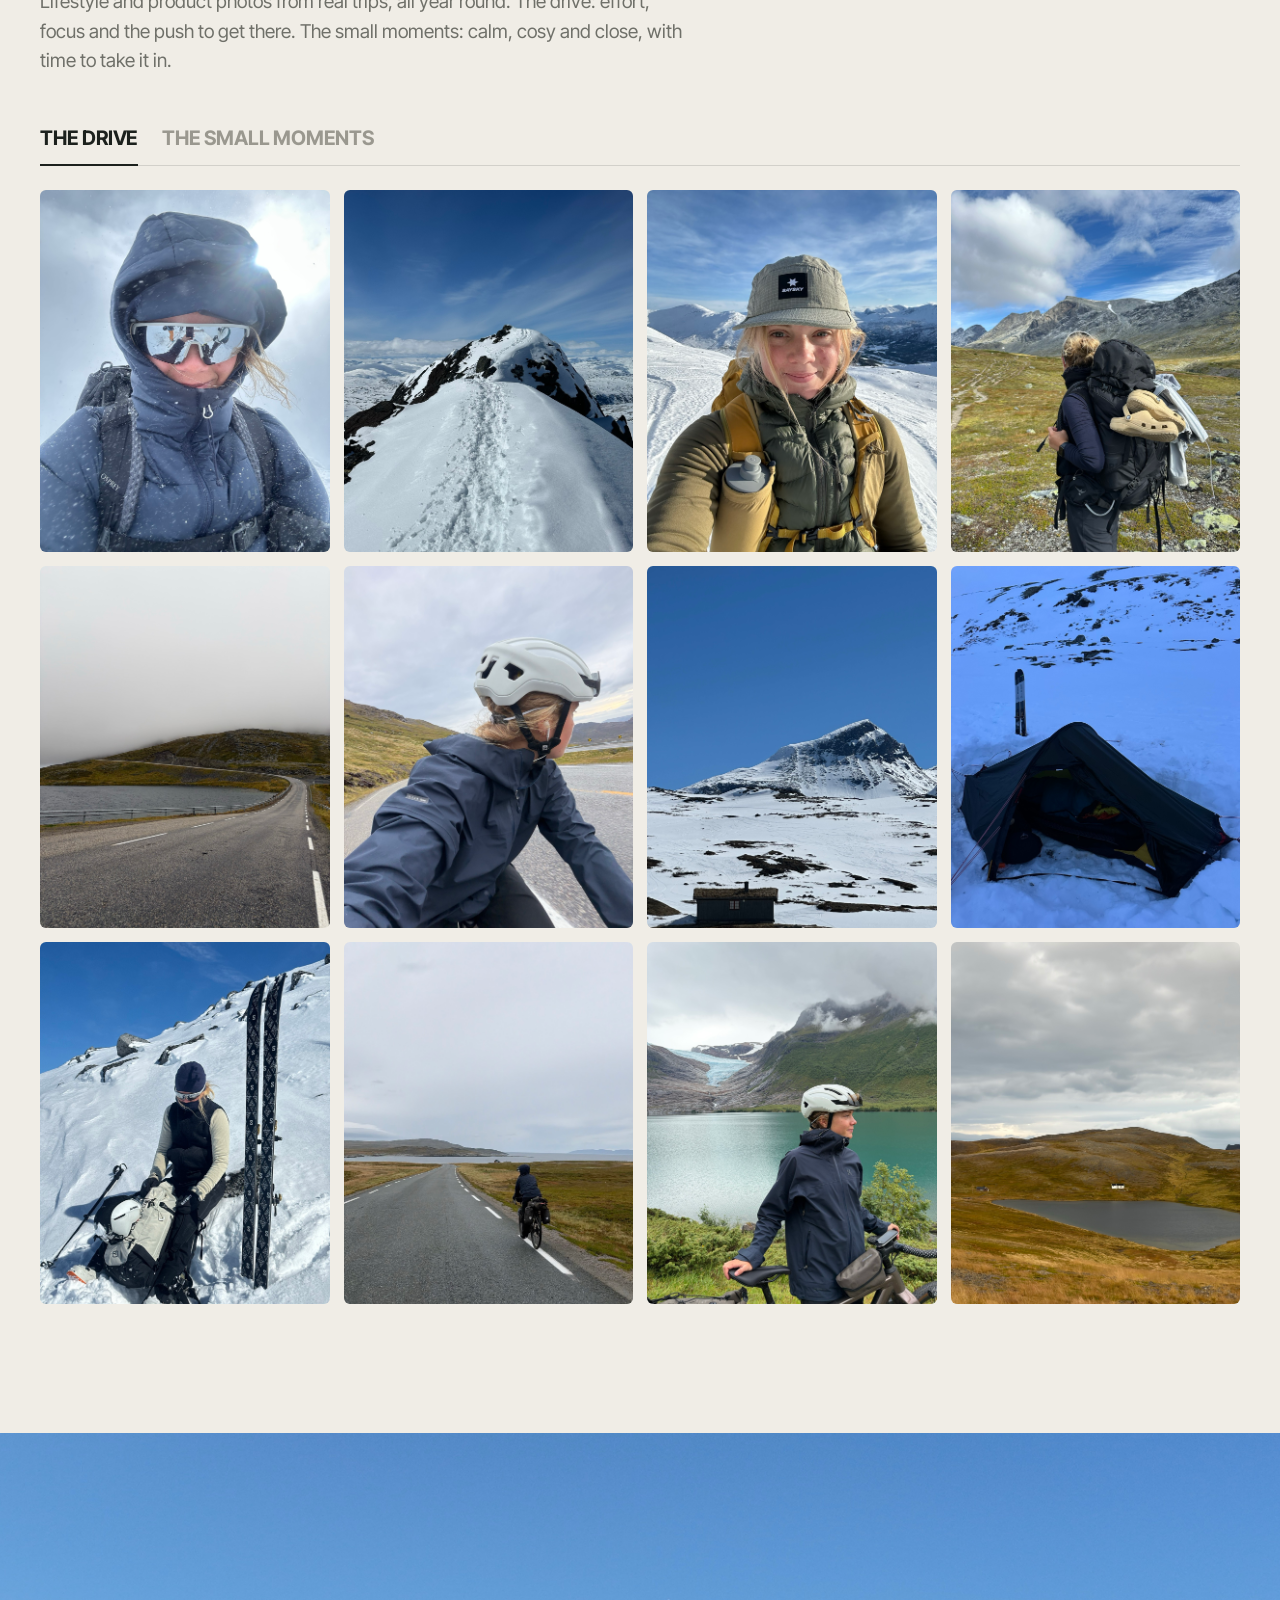
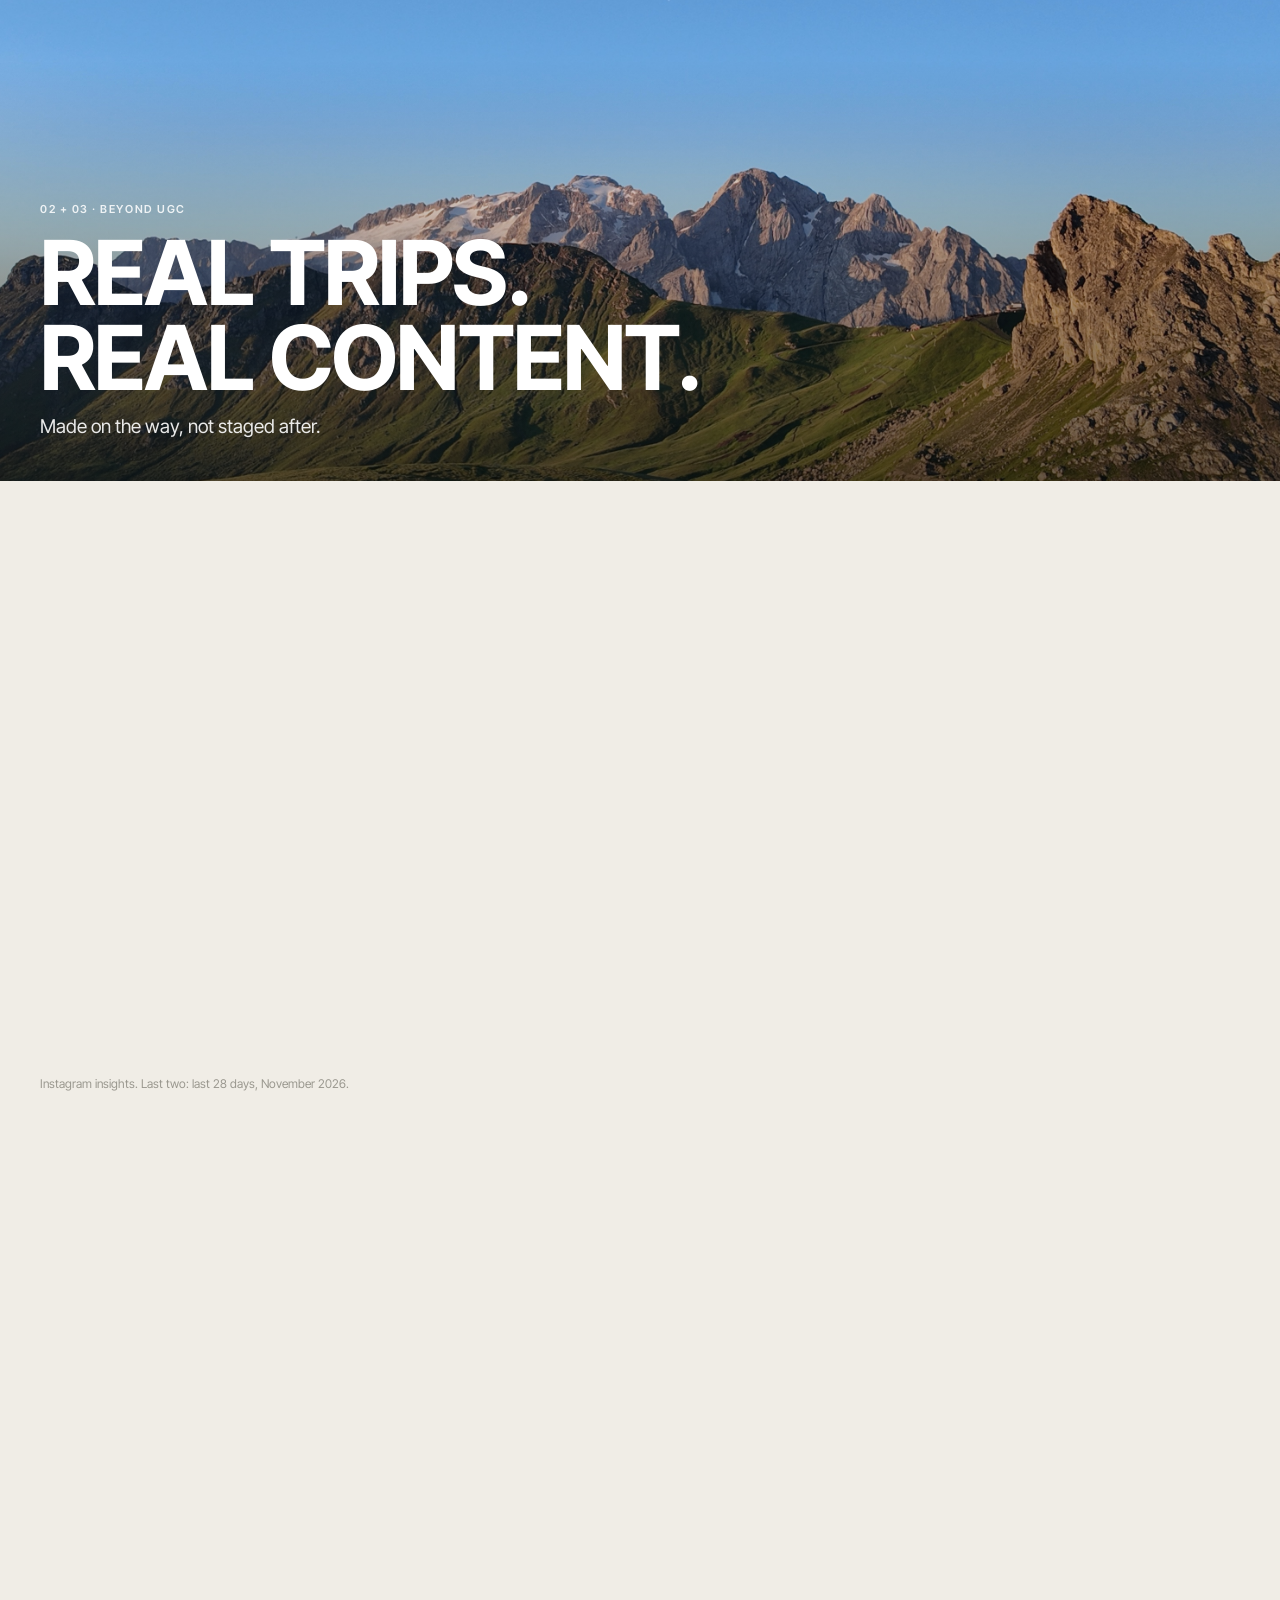
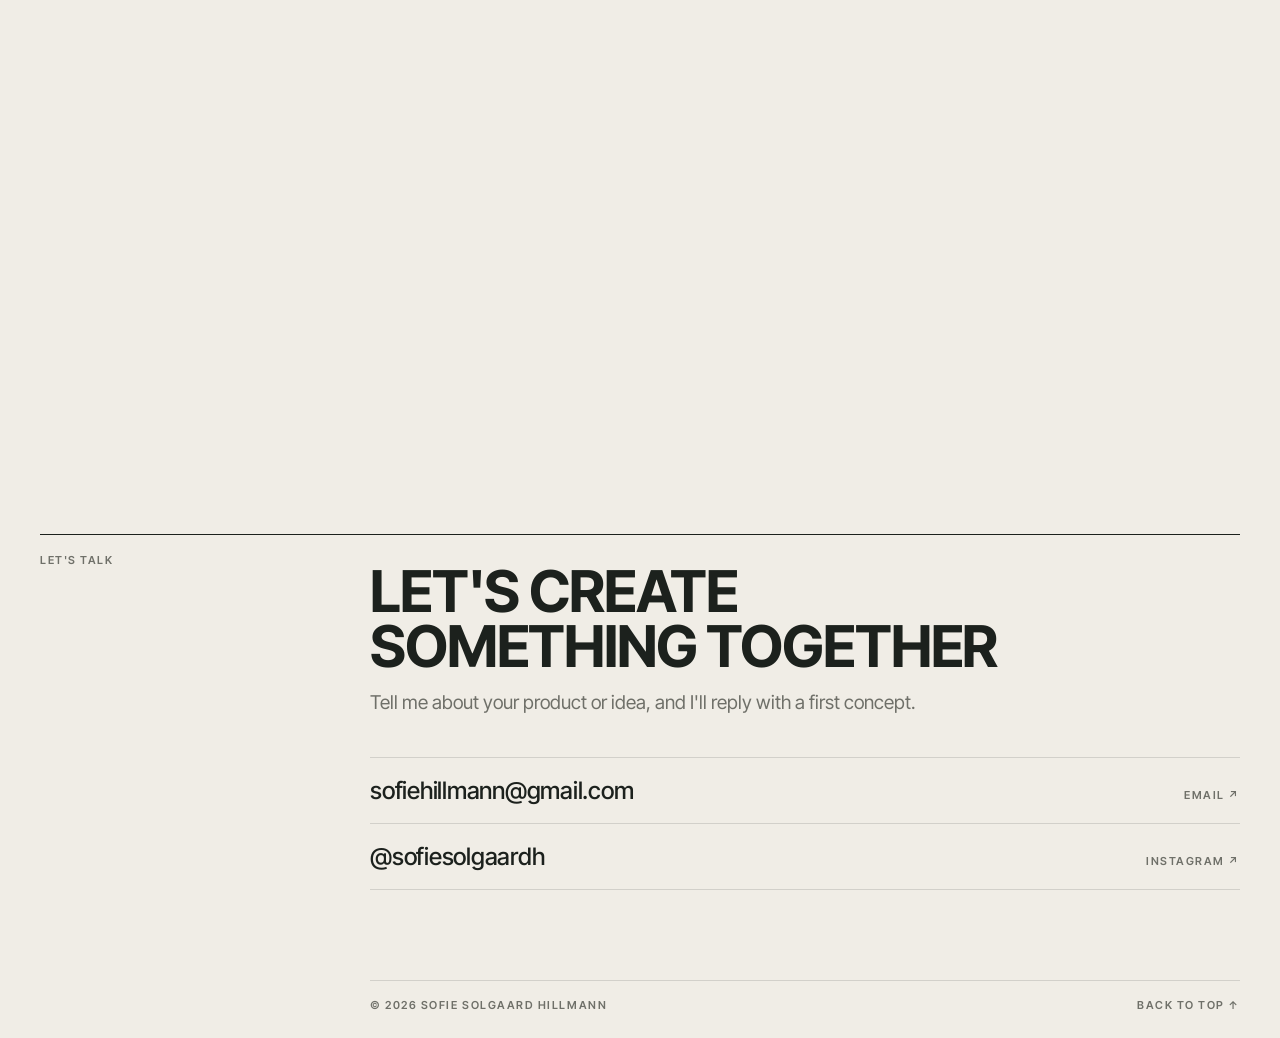
==== commit 8fc67fa2: "Opdater portfolio" ====
--- a/blanding/index.html
+++ b/blanding/index.html
@@ -194,7 +194,7 @@
         <div class="service reveal">
           <h3>Content bundle</h3>
           <p>A set of content to test what works best.</p>
-          <ul><li>3–5 videos in different formats</li><li>Filmed in one setting, for a consistent look</li><li>Product photos included</li></ul>
+          <ul><li>3–5 videos in different formats</li><li>Filmed in one or several settings</li><li>Product photos included</li></ul>
         </div>
         <div class="service reveal">
           <h3>Content trip</h3>
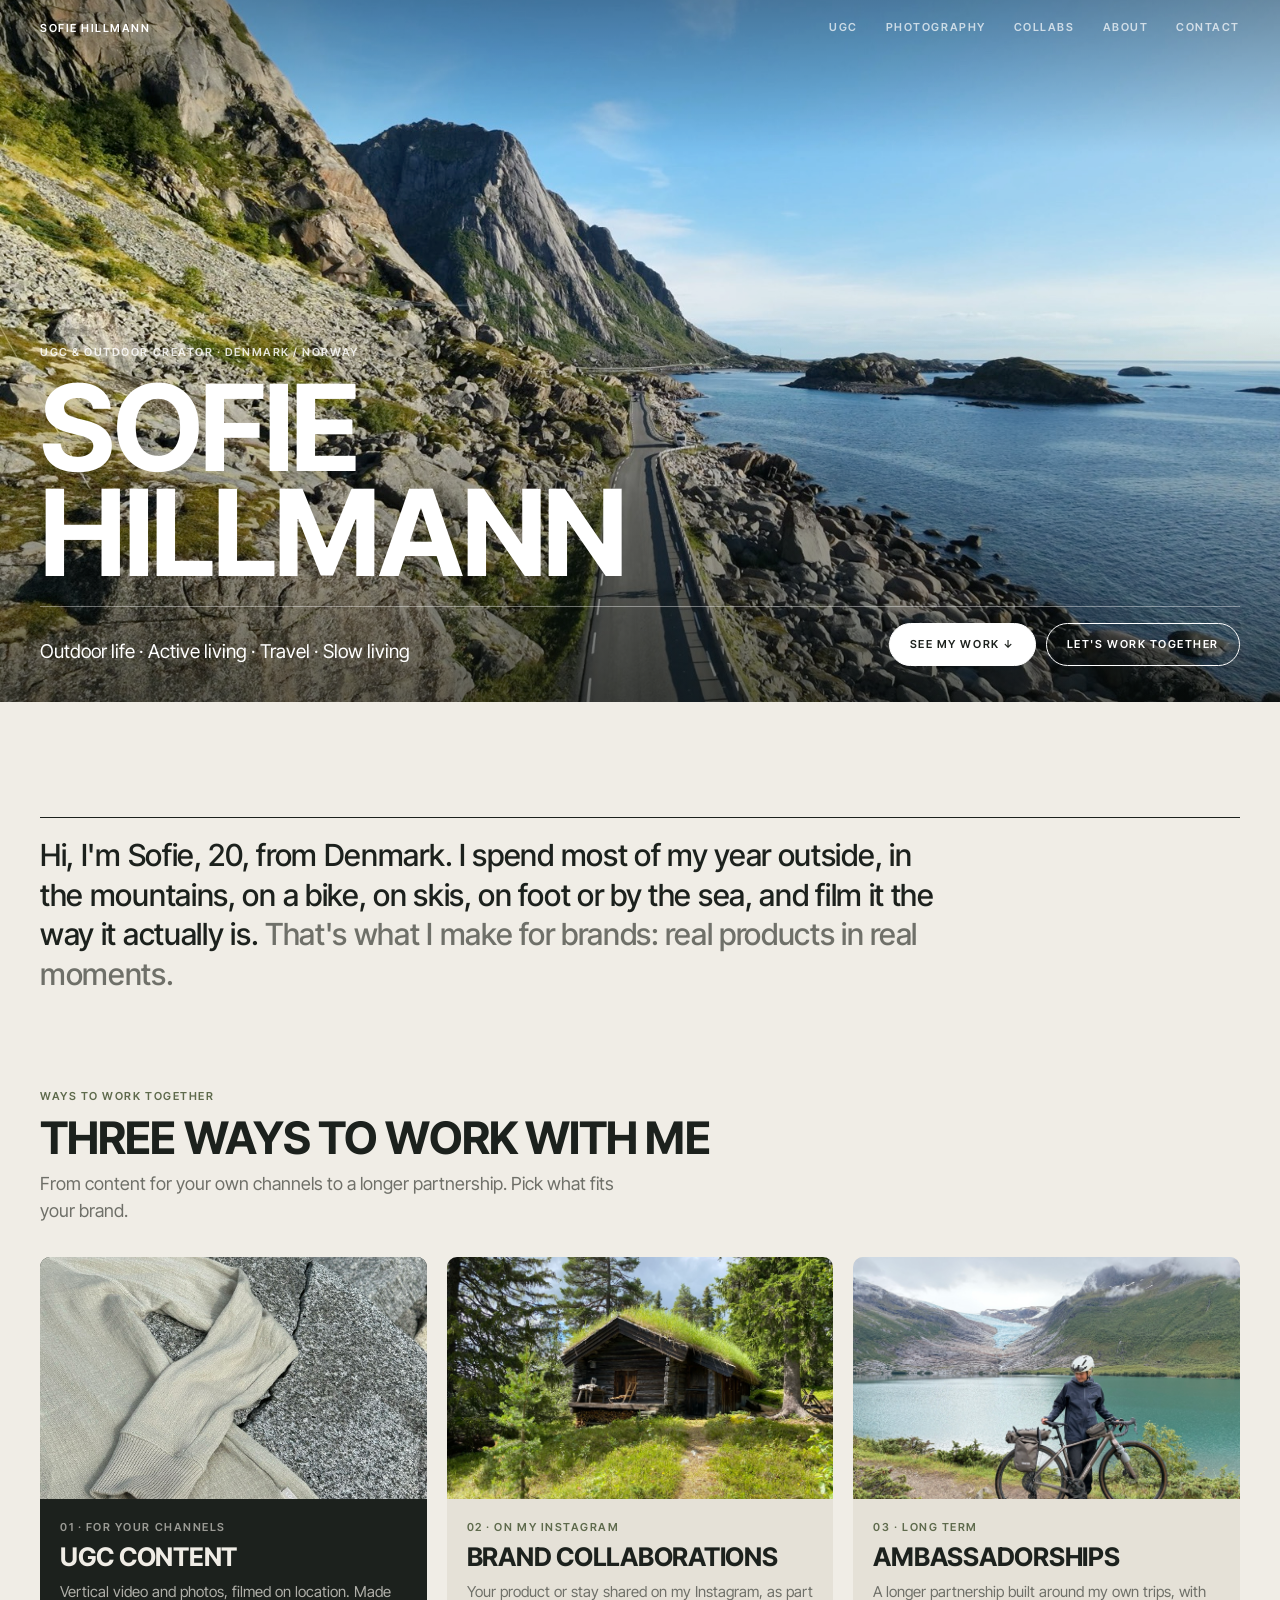
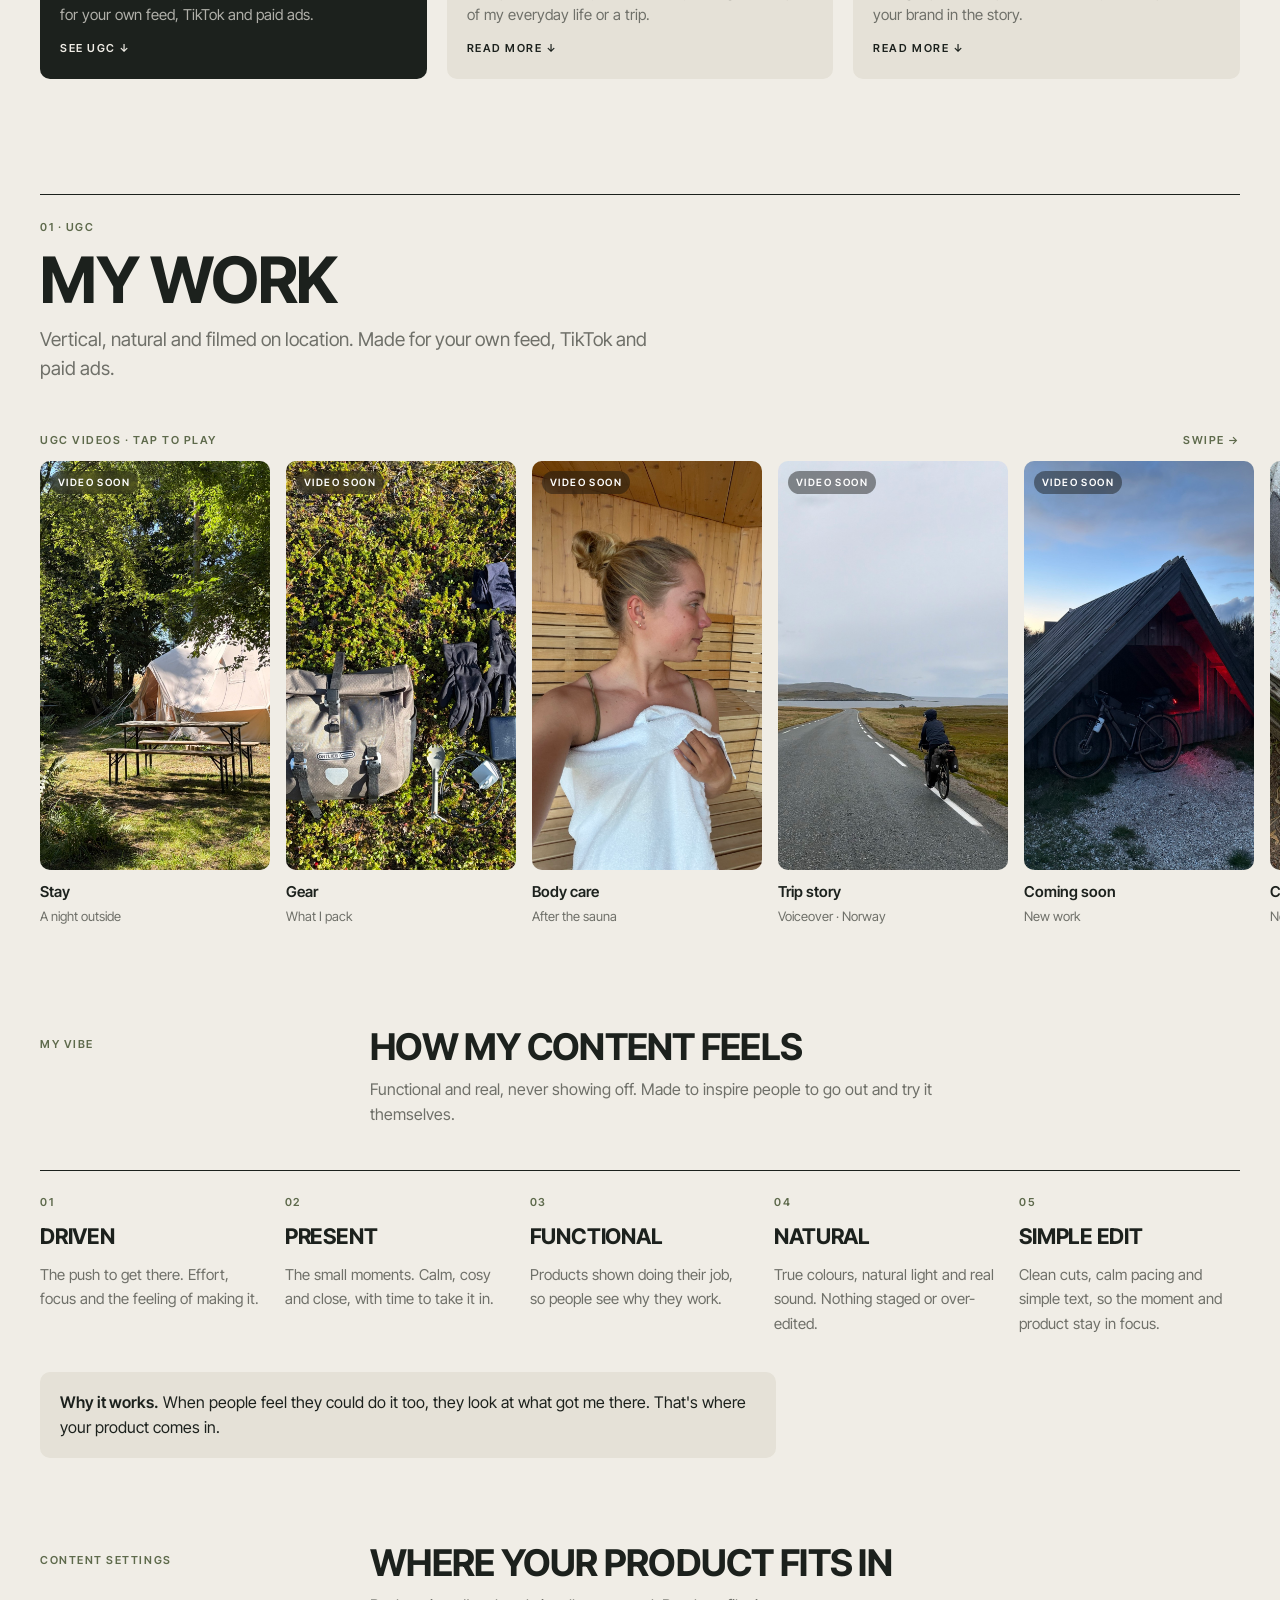
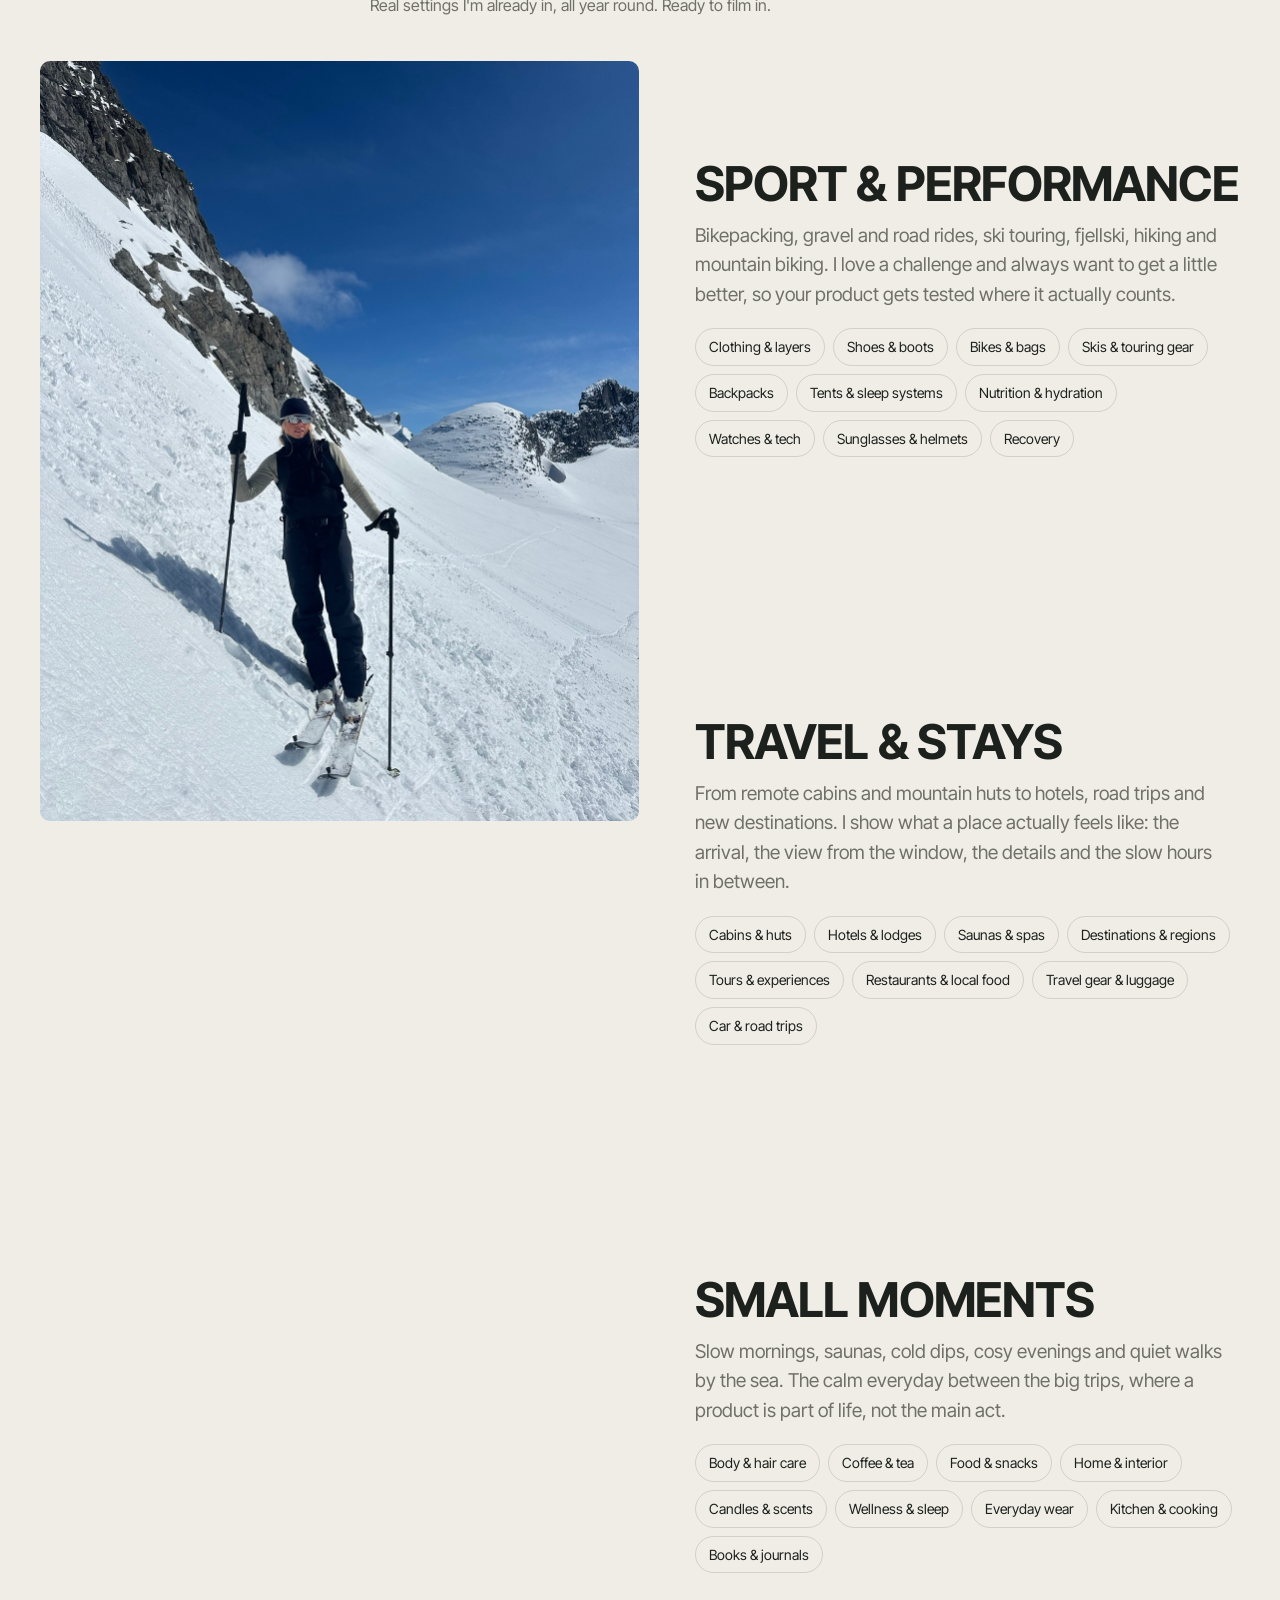
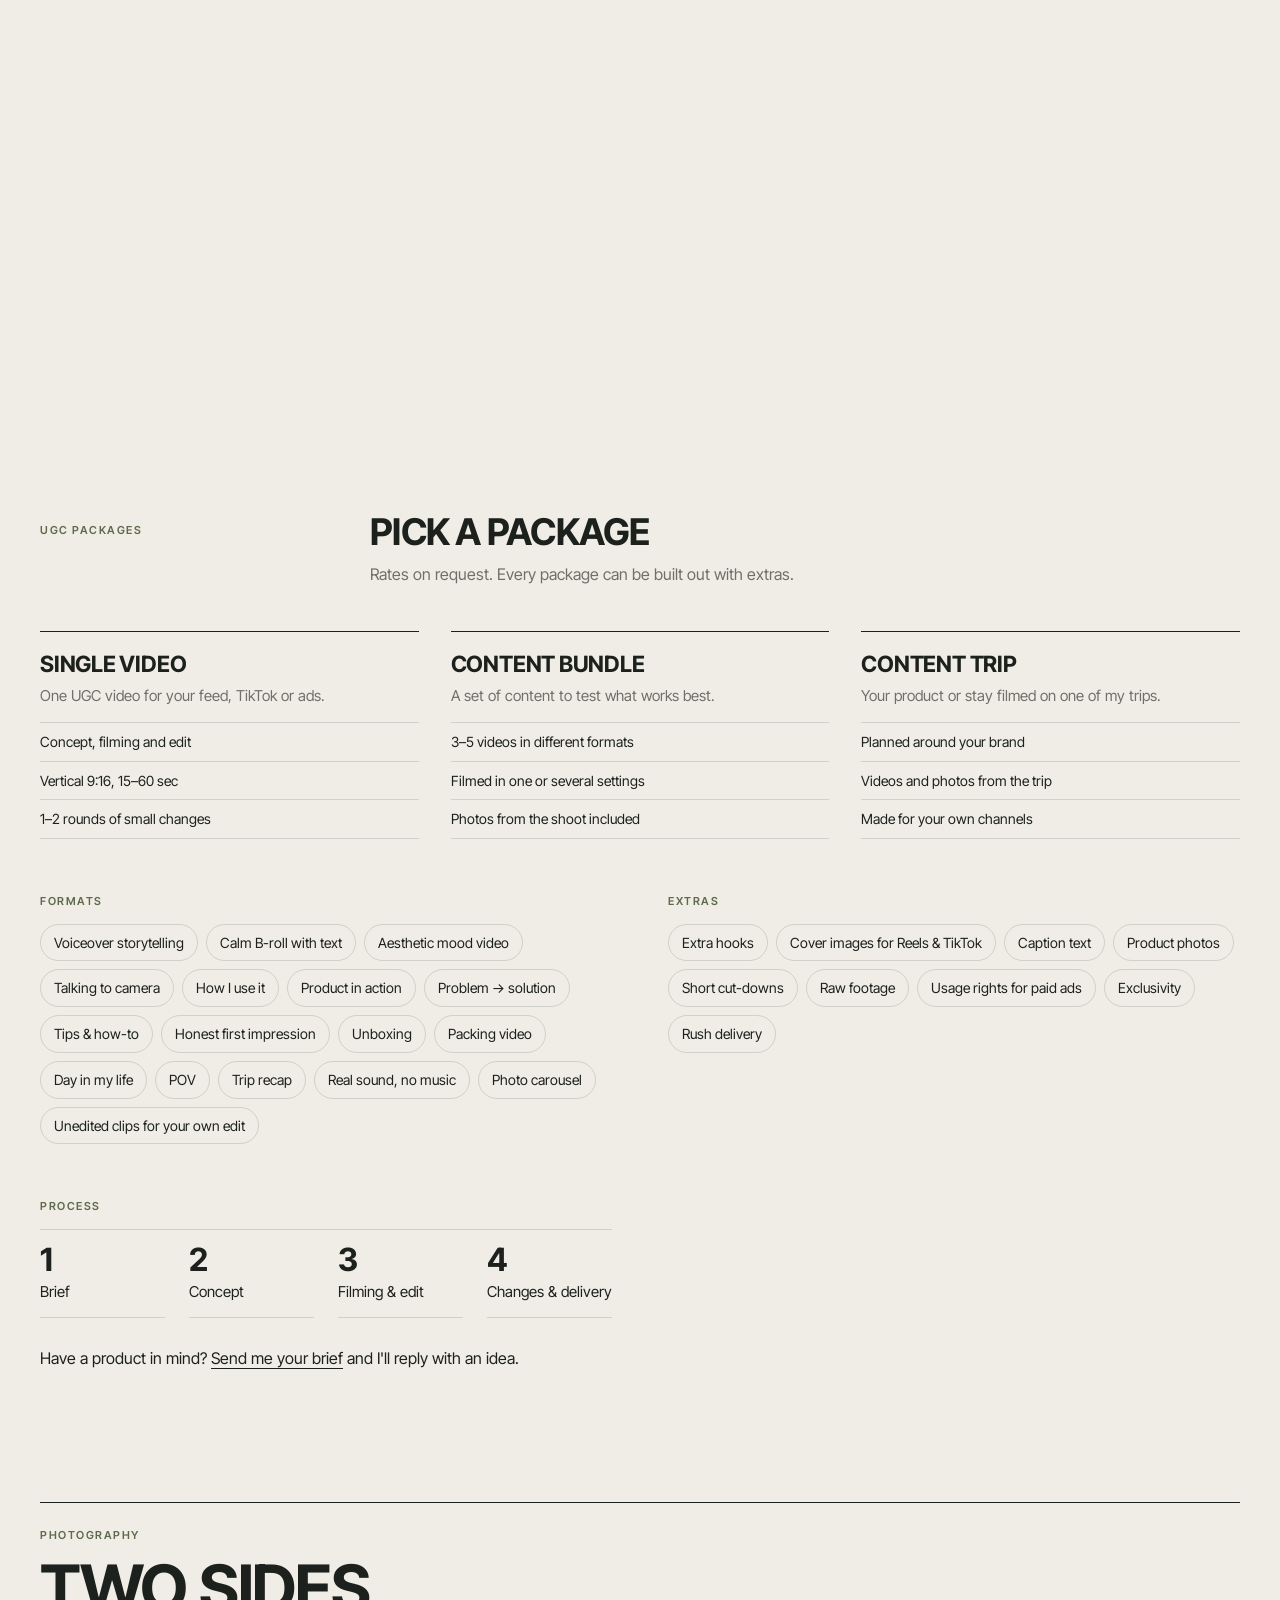
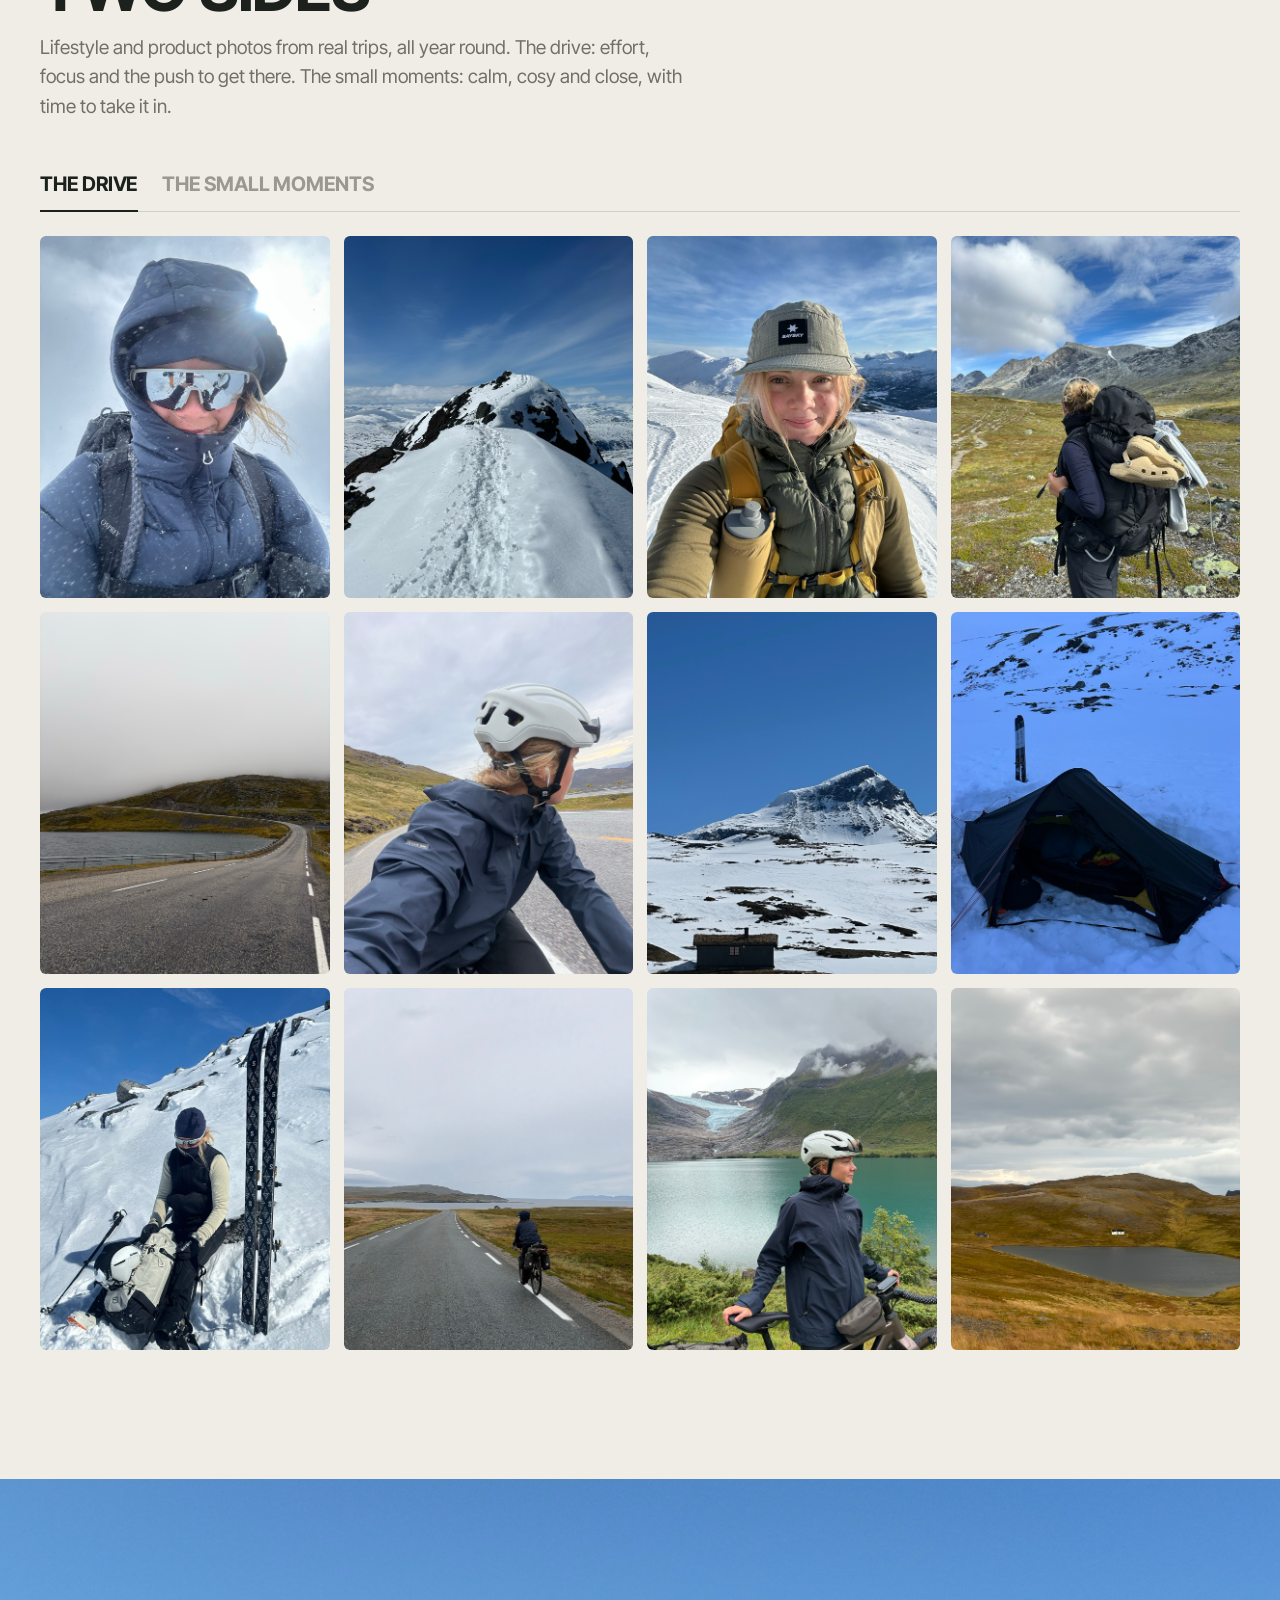
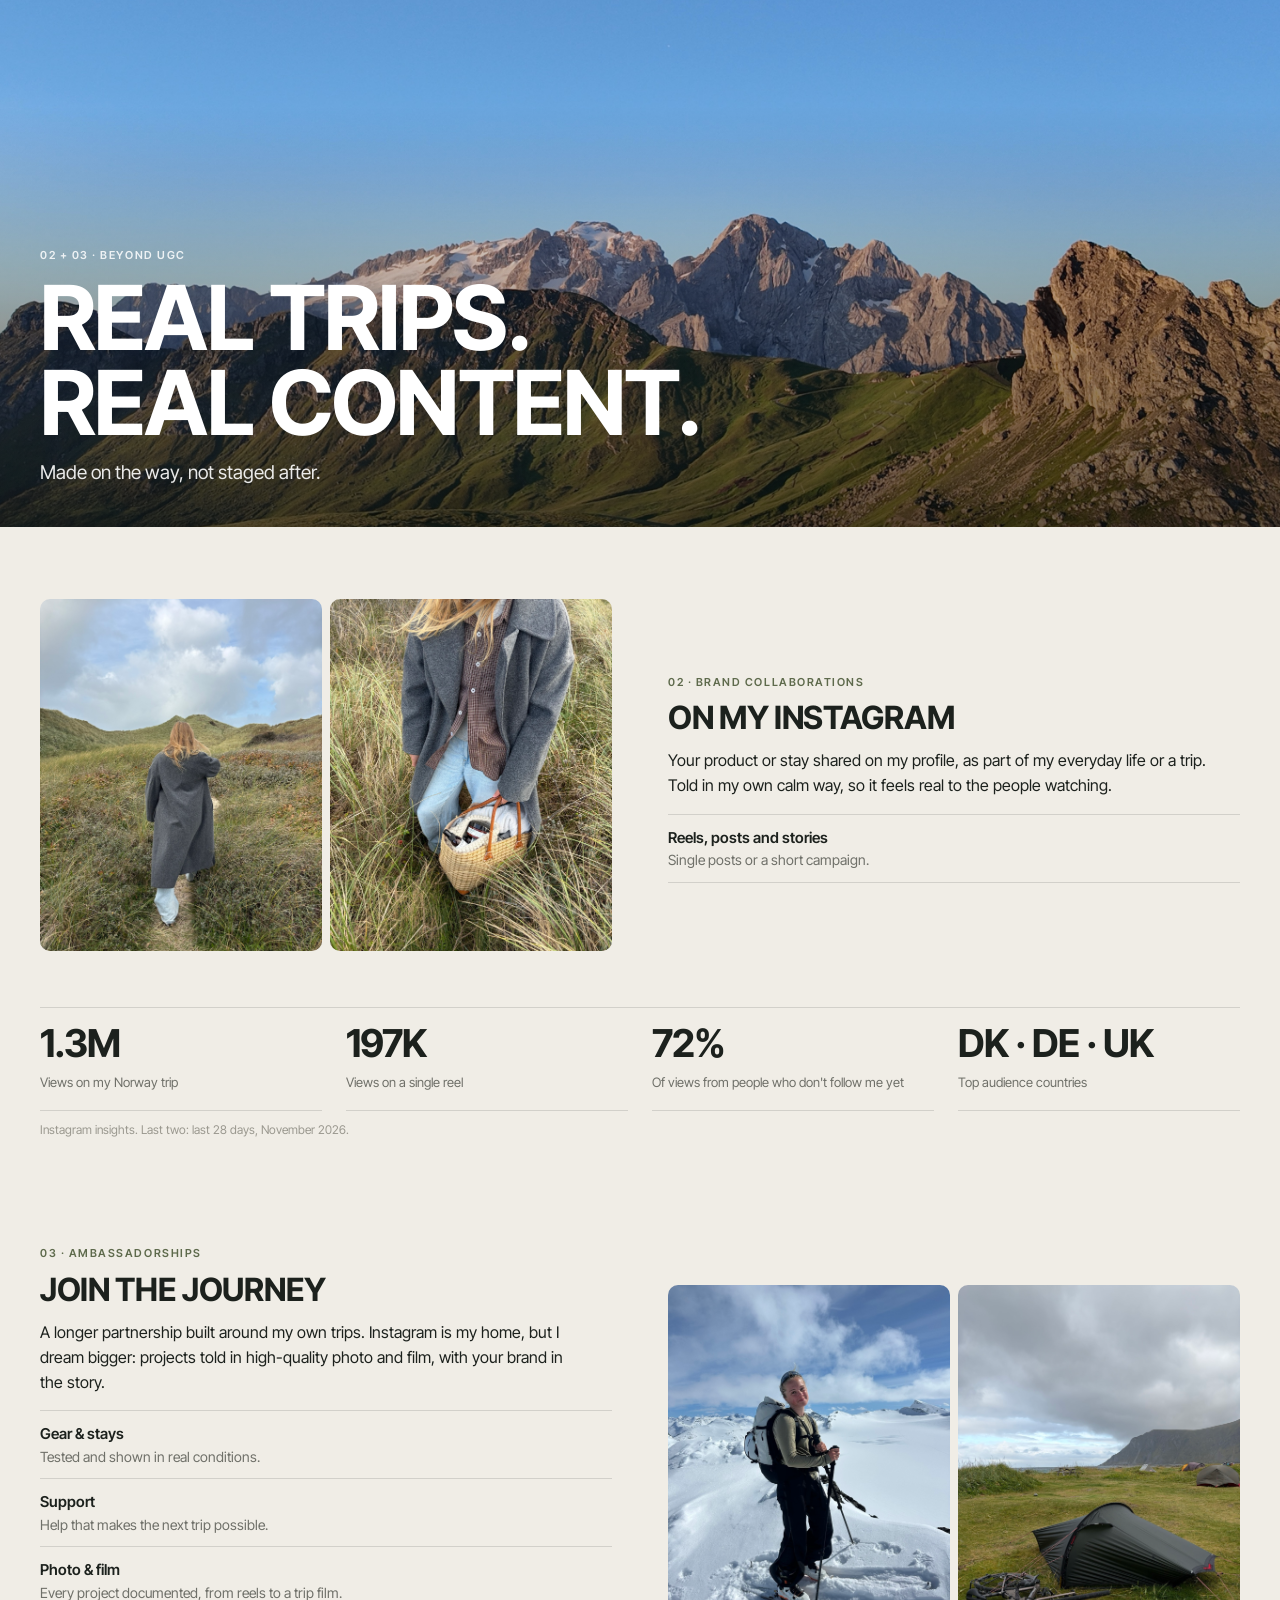
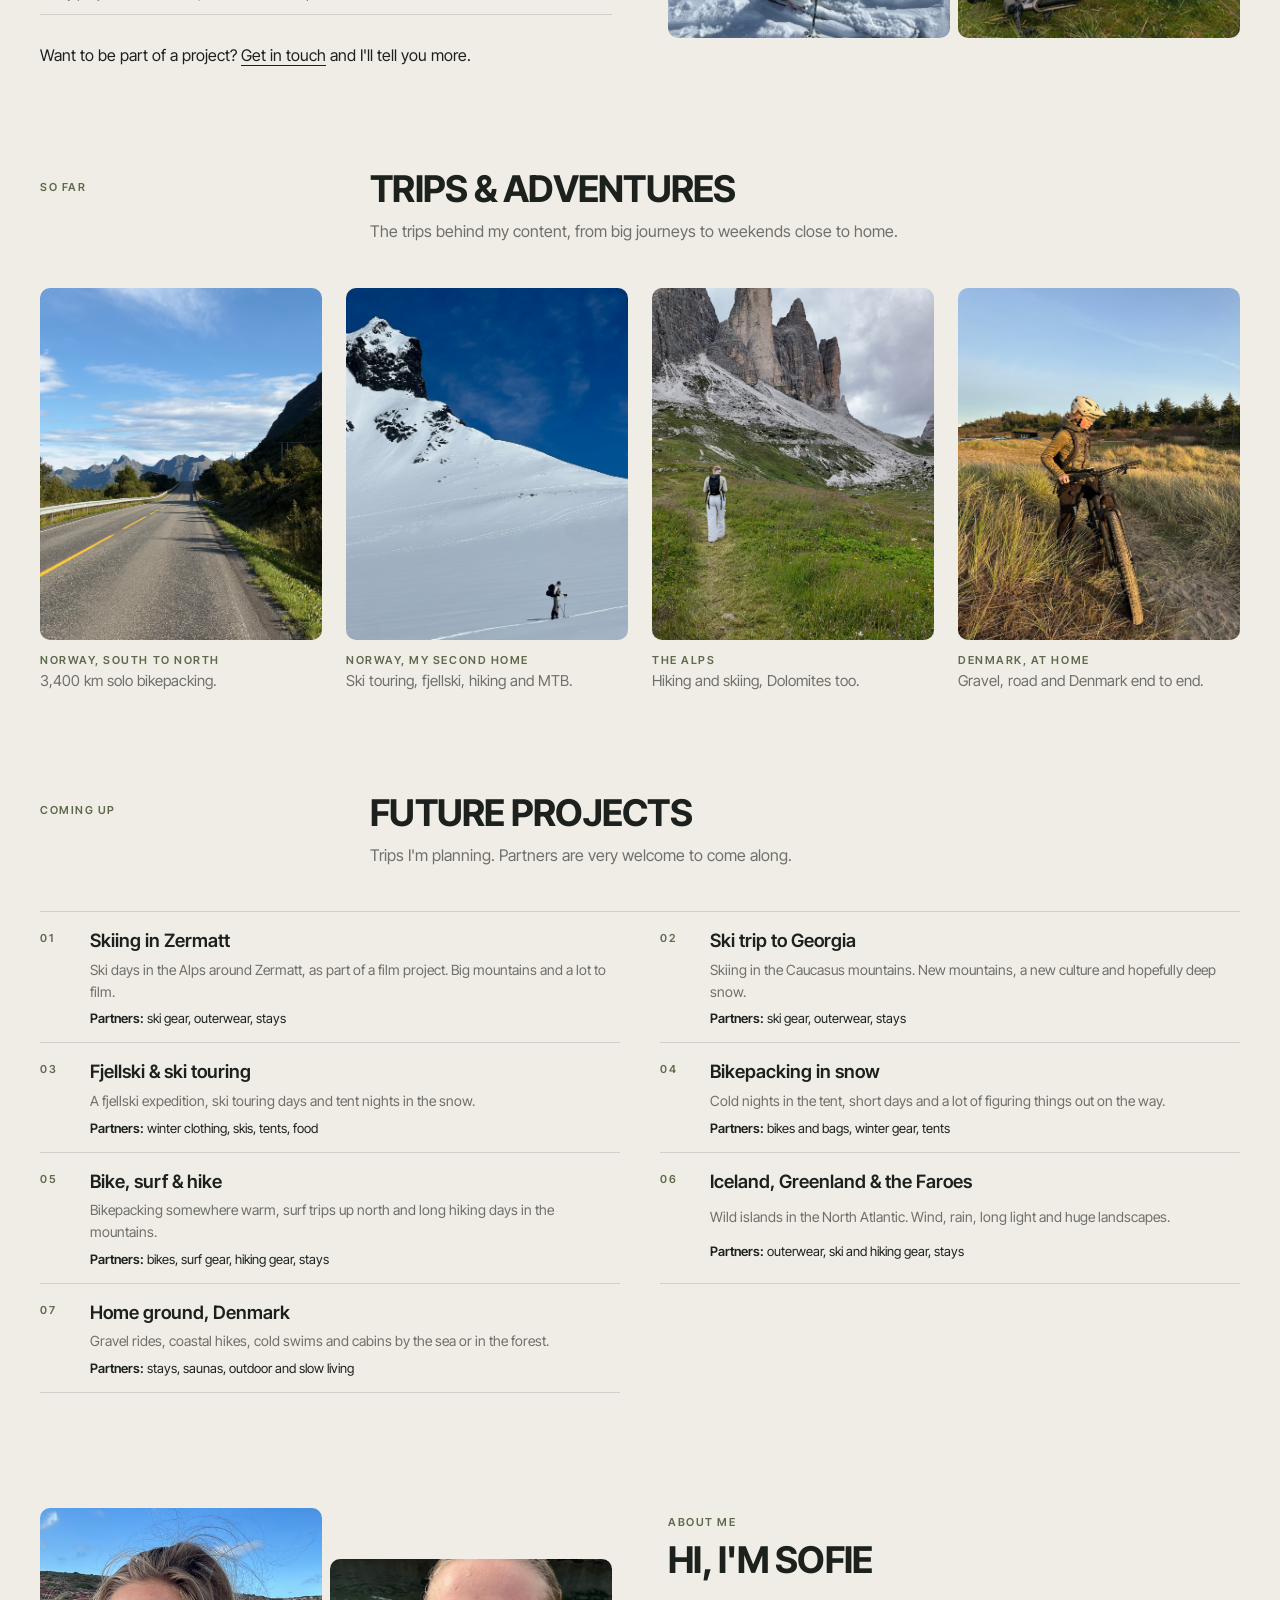
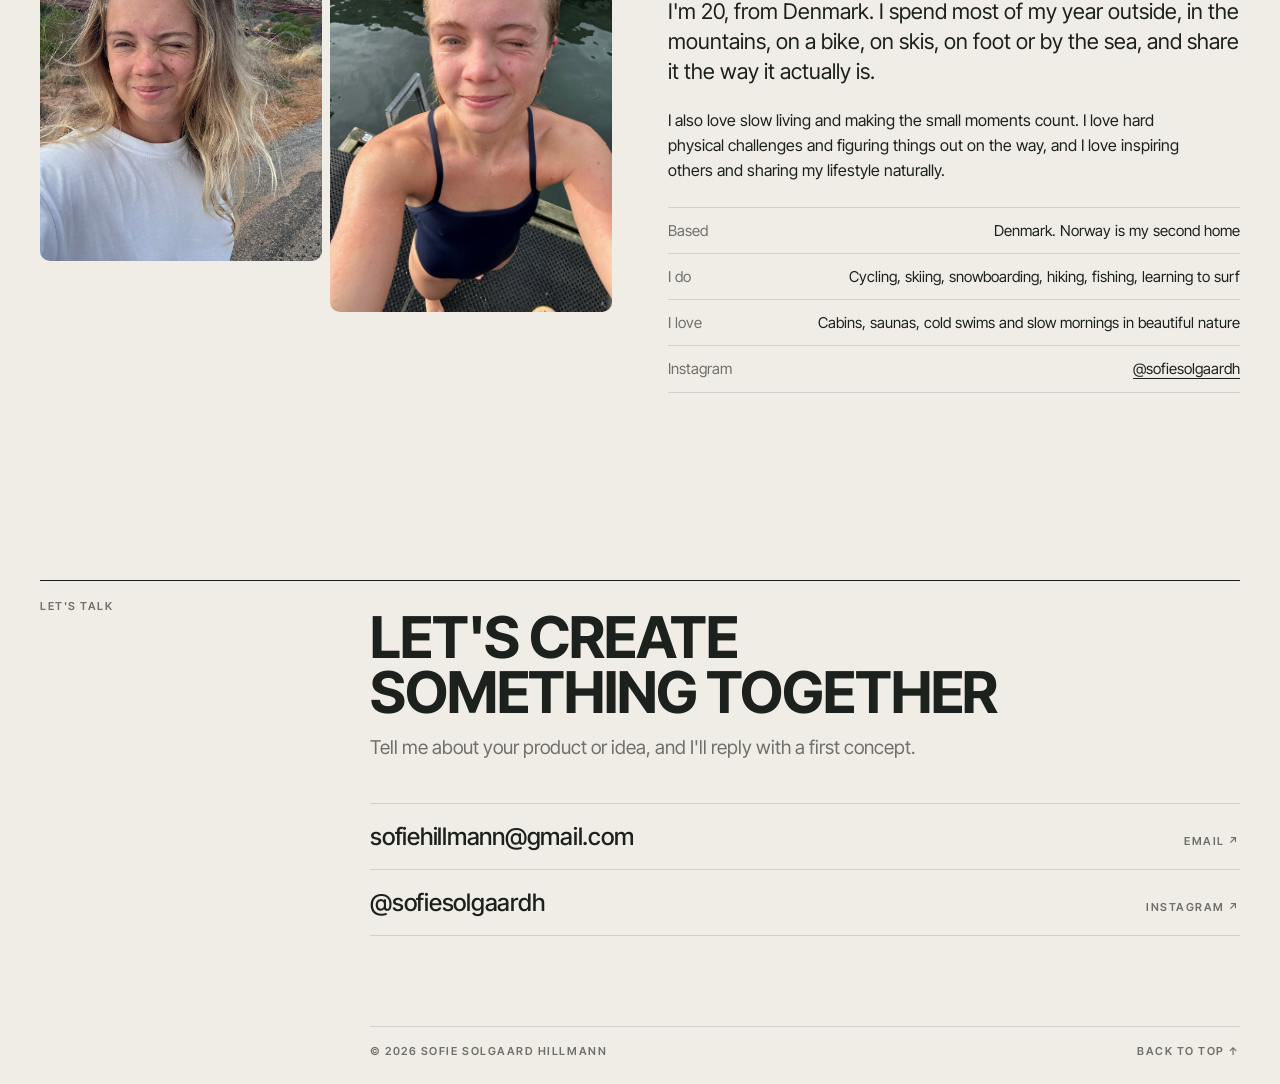
==== commit e1578a86: "Opdater portfolio" ====
--- a/blanding/index.html
+++ b/blanding/index.html
@@ -194,7 +194,7 @@
         <div class="service reveal">
           <h3>Content bundle</h3>
           <p>A set of content to test what works best.</p>
-          <ul><li>3–5 videos in different formats</li><li>Filmed in one or several settings</li><li>Product photos included</li></ul>
+          <ul><li>3–5 videos in different formats</li><li>Filmed in one or several settings</li><li>Photos from the shoot included</li></ul>
         </div>
         <div class="service reveal">
           <h3>Content trip</h3>
@@ -205,11 +205,11 @@
       <div class="two-small">
         <div class="reveal">
           <span class="label">Formats</span>
-          <div class="tags"><span>Voiceover storytelling</span><span>Calm B-roll with text</span><span>Talking to camera</span><span>How I use it</span><span>Product in action</span><span>Problem → solution</span><span>Tips &amp; how-to</span><span>Honest first impression</span><span>Unboxing</span><span>Packing video</span><span>Day in my life</span><span>POV</span><span>Trip recap</span><span>Real sound, no music</span><span>Photo carousel</span></div>
+          <div class="tags"><span>Voiceover storytelling</span><span>Calm B-roll with text</span><span>Aesthetic mood video</span><span>Talking to camera</span><span>How I use it</span><span>Product in action</span><span>Problem → solution</span><span>Tips &amp; how-to</span><span>Honest first impression</span><span>Unboxing</span><span>Packing video</span><span>Day in my life</span><span>POV</span><span>Trip recap</span><span>Real sound, no music</span><span>Photo carousel</span><span>Unedited clips for your own edit</span></div>
         </div>
         <div class="reveal">
           <span class="label">Extras</span>
-          <div class="tags"><span>Extra hooks</span><span>Cover images for Reels &amp; TikTok</span><span>Caption text</span><span>Product photos</span><span>Short cut-downs</span><span>Subtitles</span><span>Raw footage</span><span>Usage rights for paid ads</span><span>Exclusivity</span><span>Rush delivery</span></div>
+          <div class="tags"><span>Extra hooks</span><span>Cover images for Reels &amp; TikTok</span><span>Caption text</span><span>Product photos</span><span>Short cut-downs</span><span>Raw footage</span><span>Usage rights for paid ads</span><span>Exclusivity</span><span>Rush delivery</span></div>
         </div>
       </div>
       <div class="two-small">
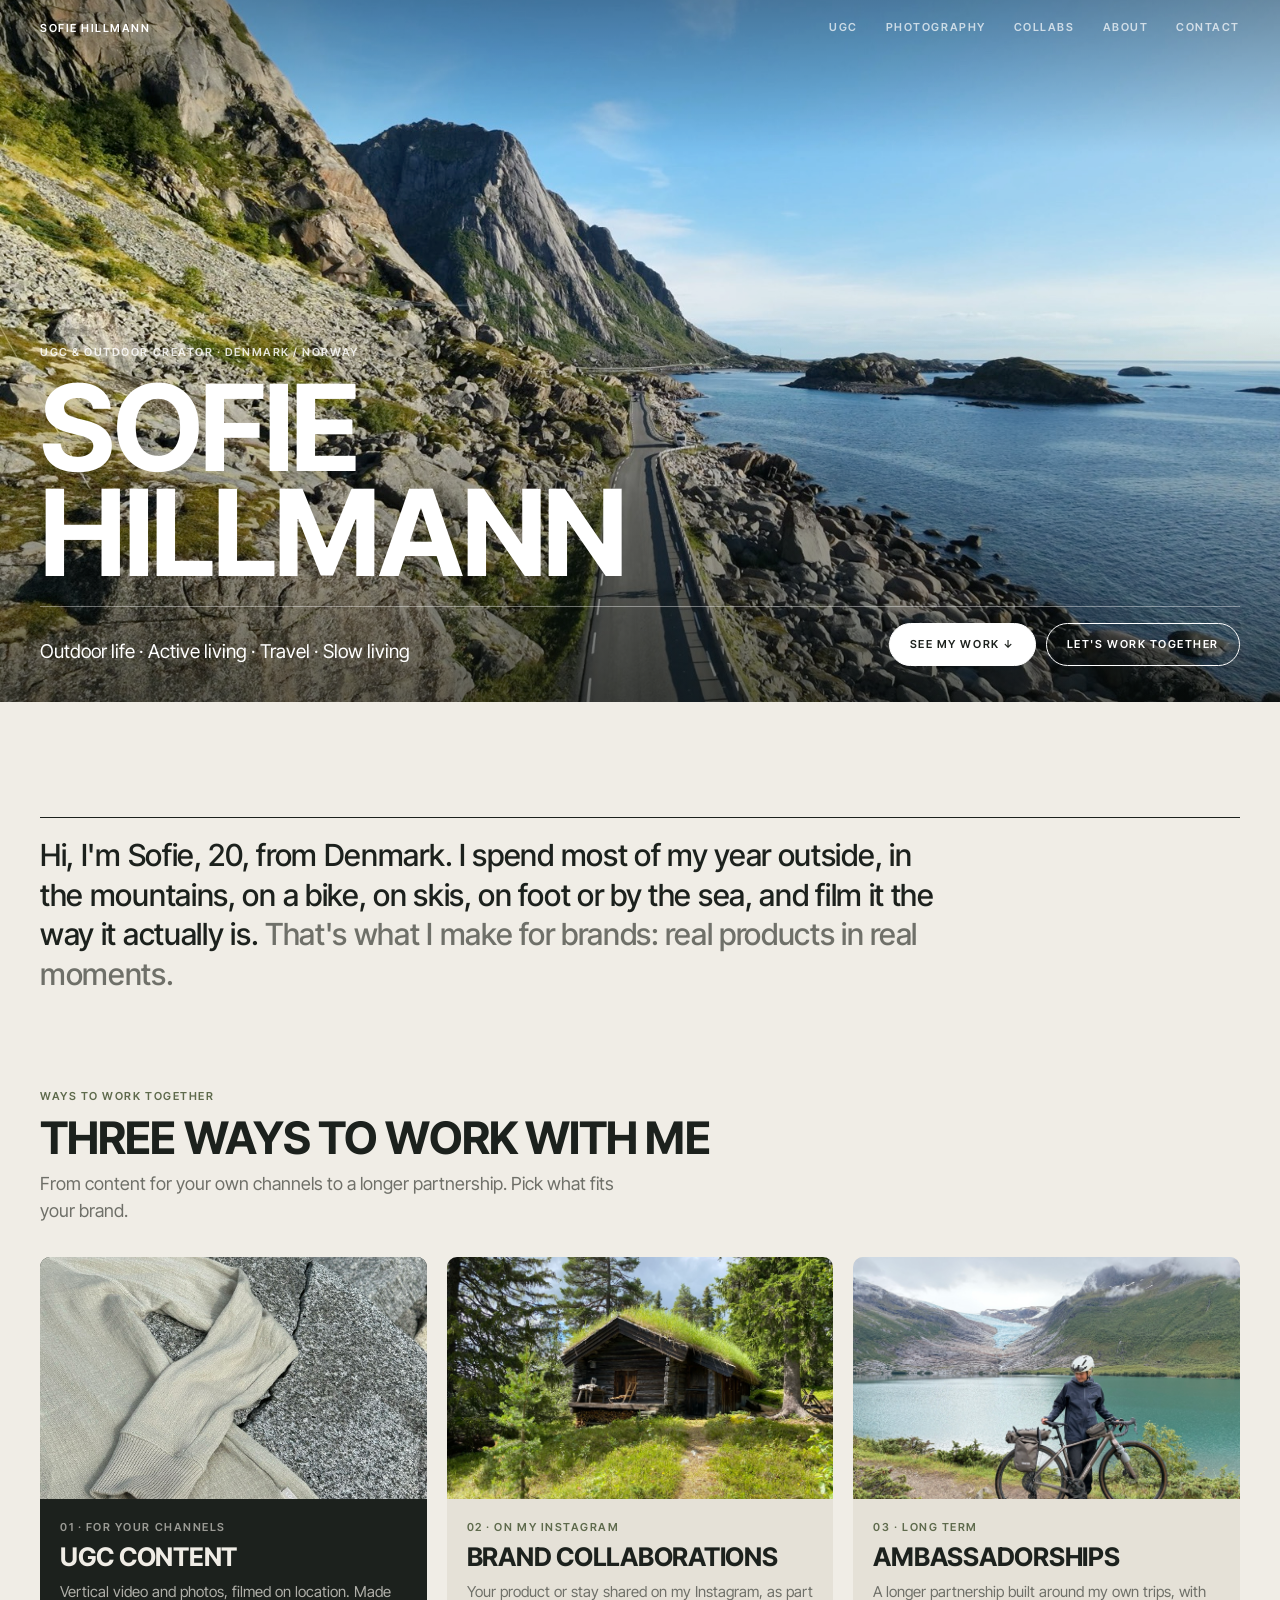
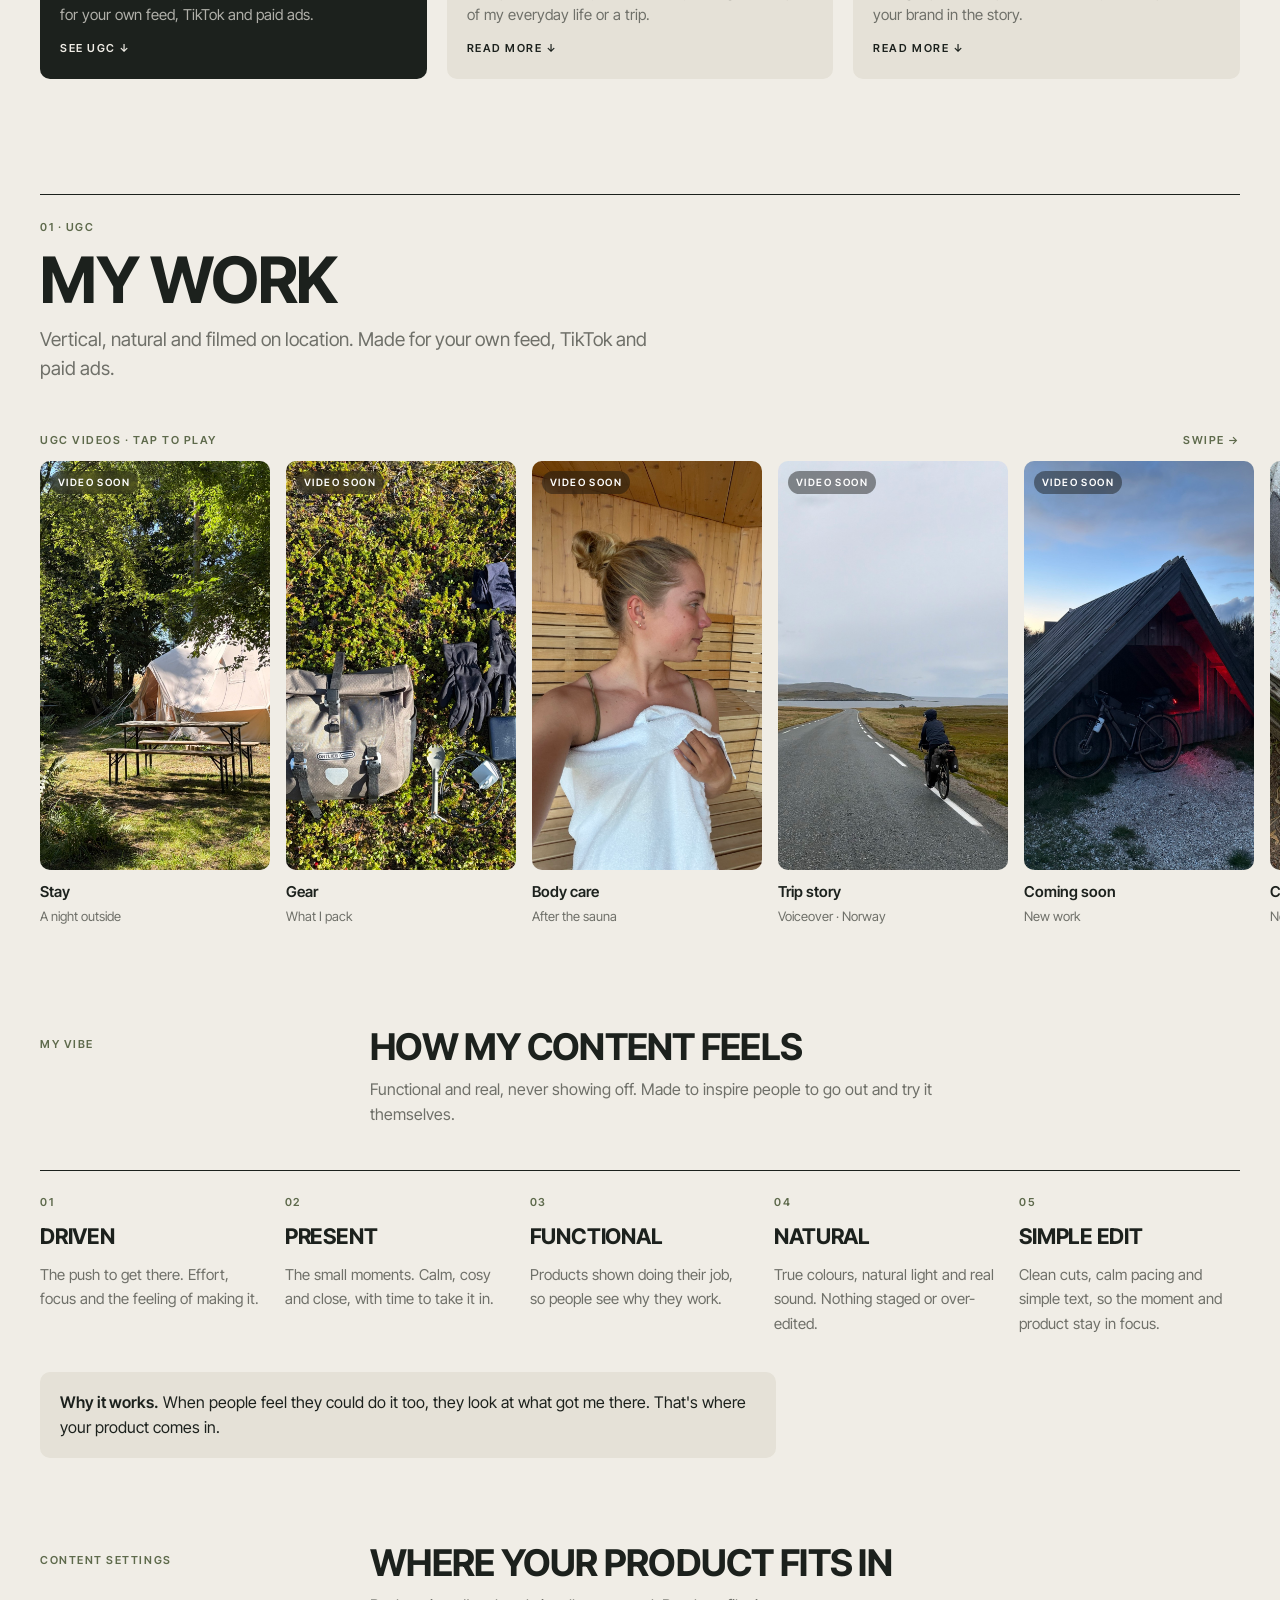
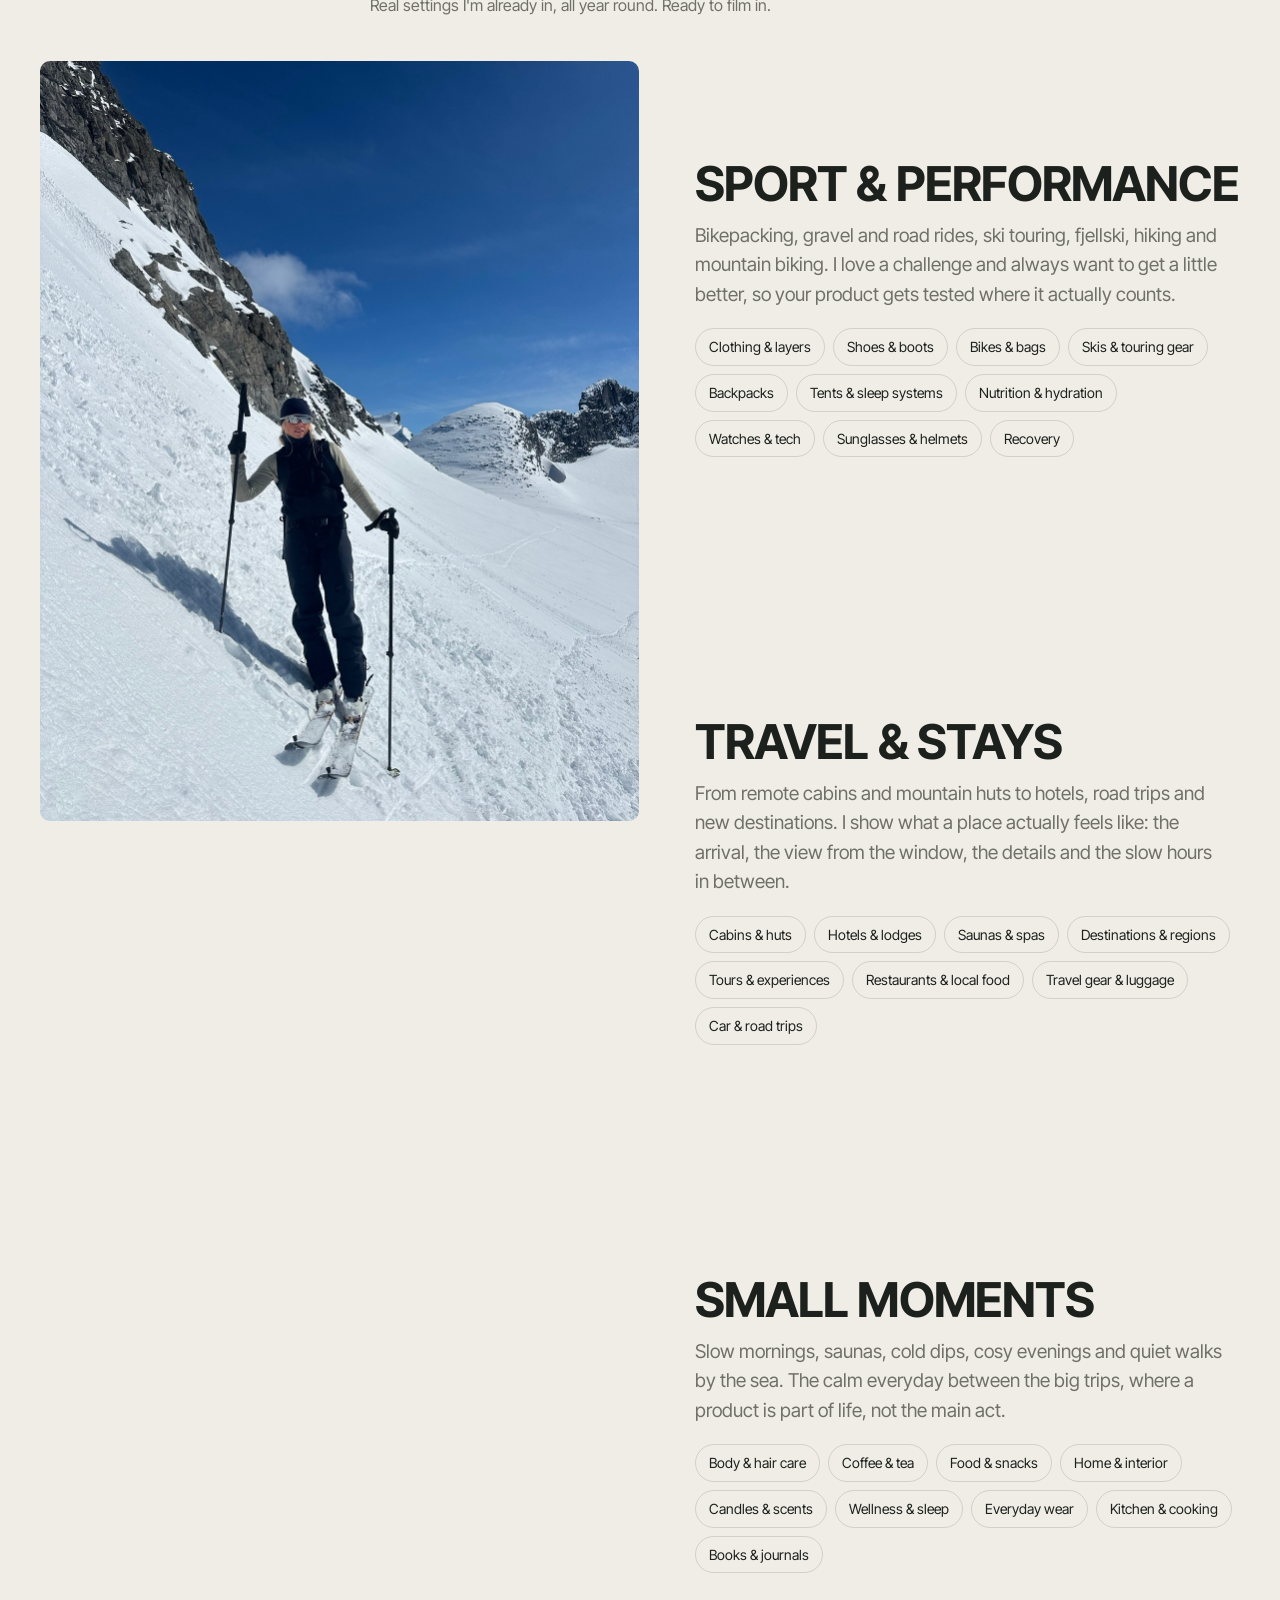
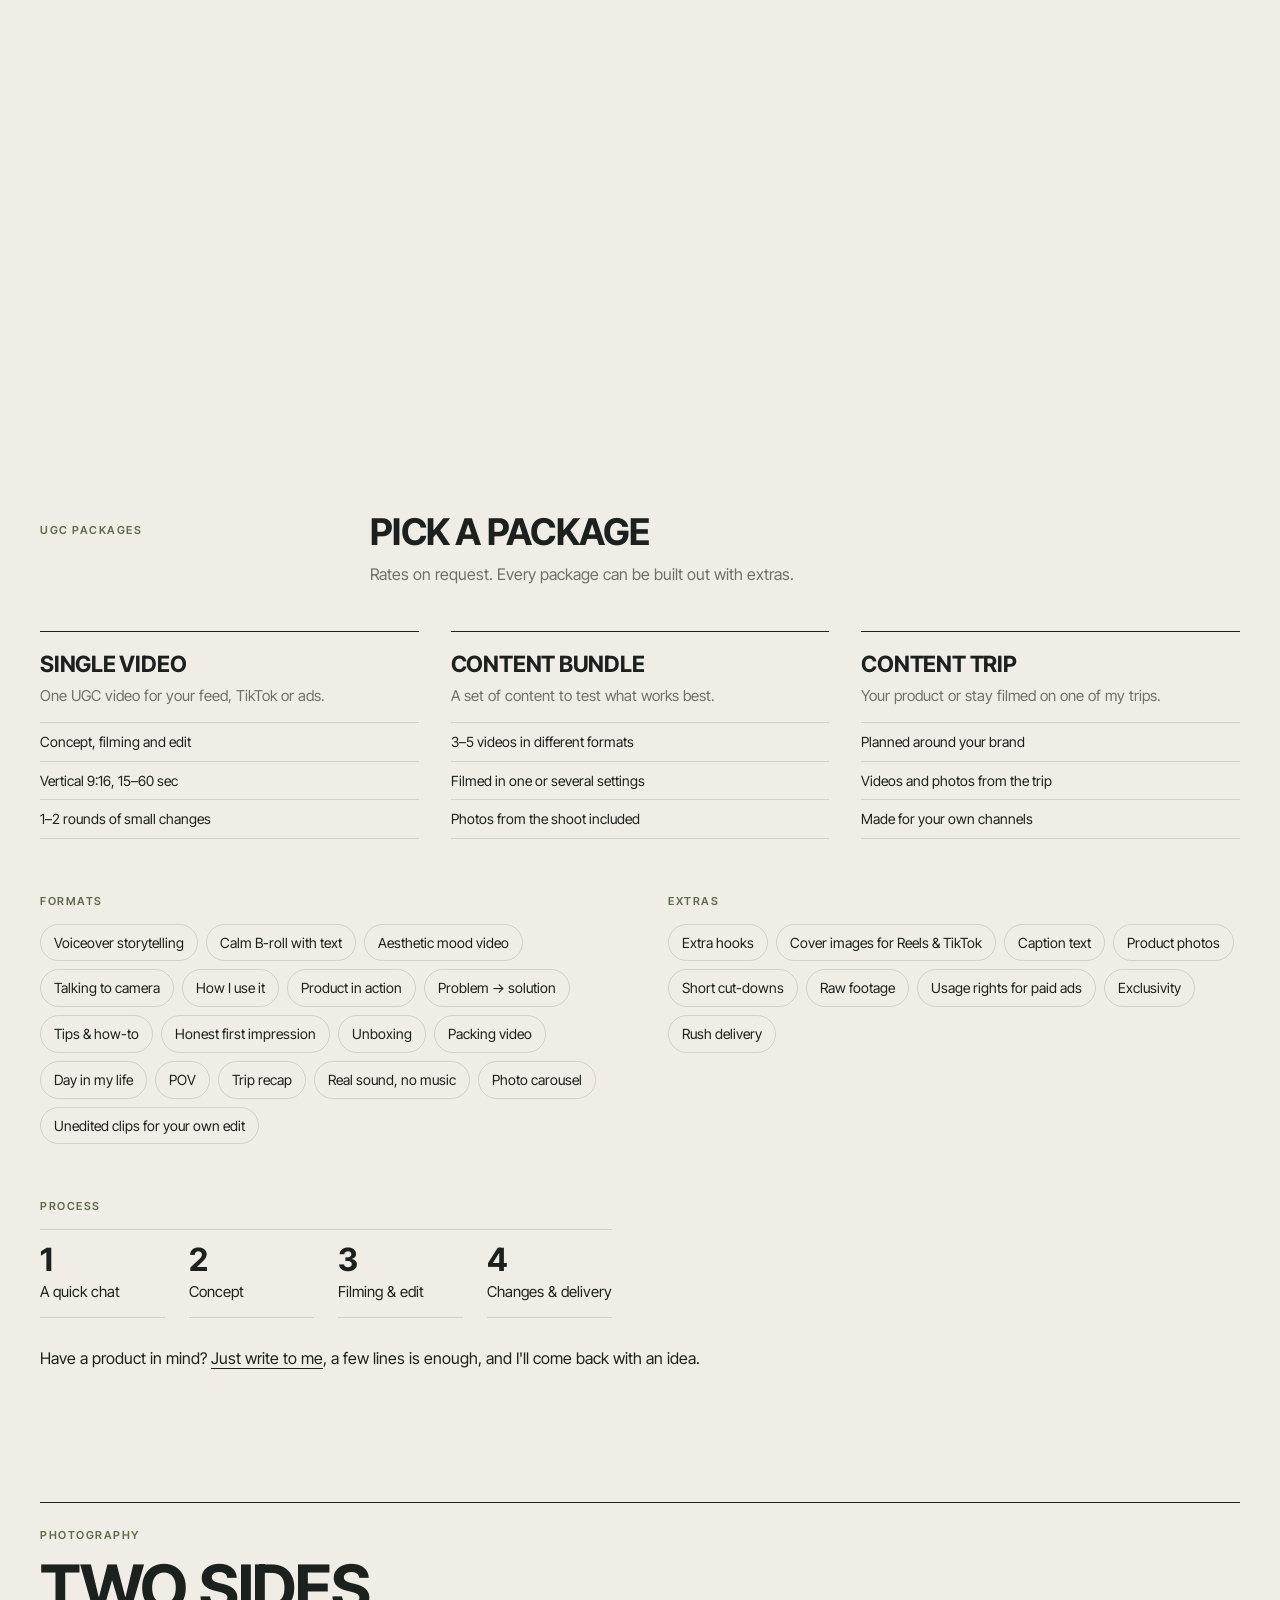
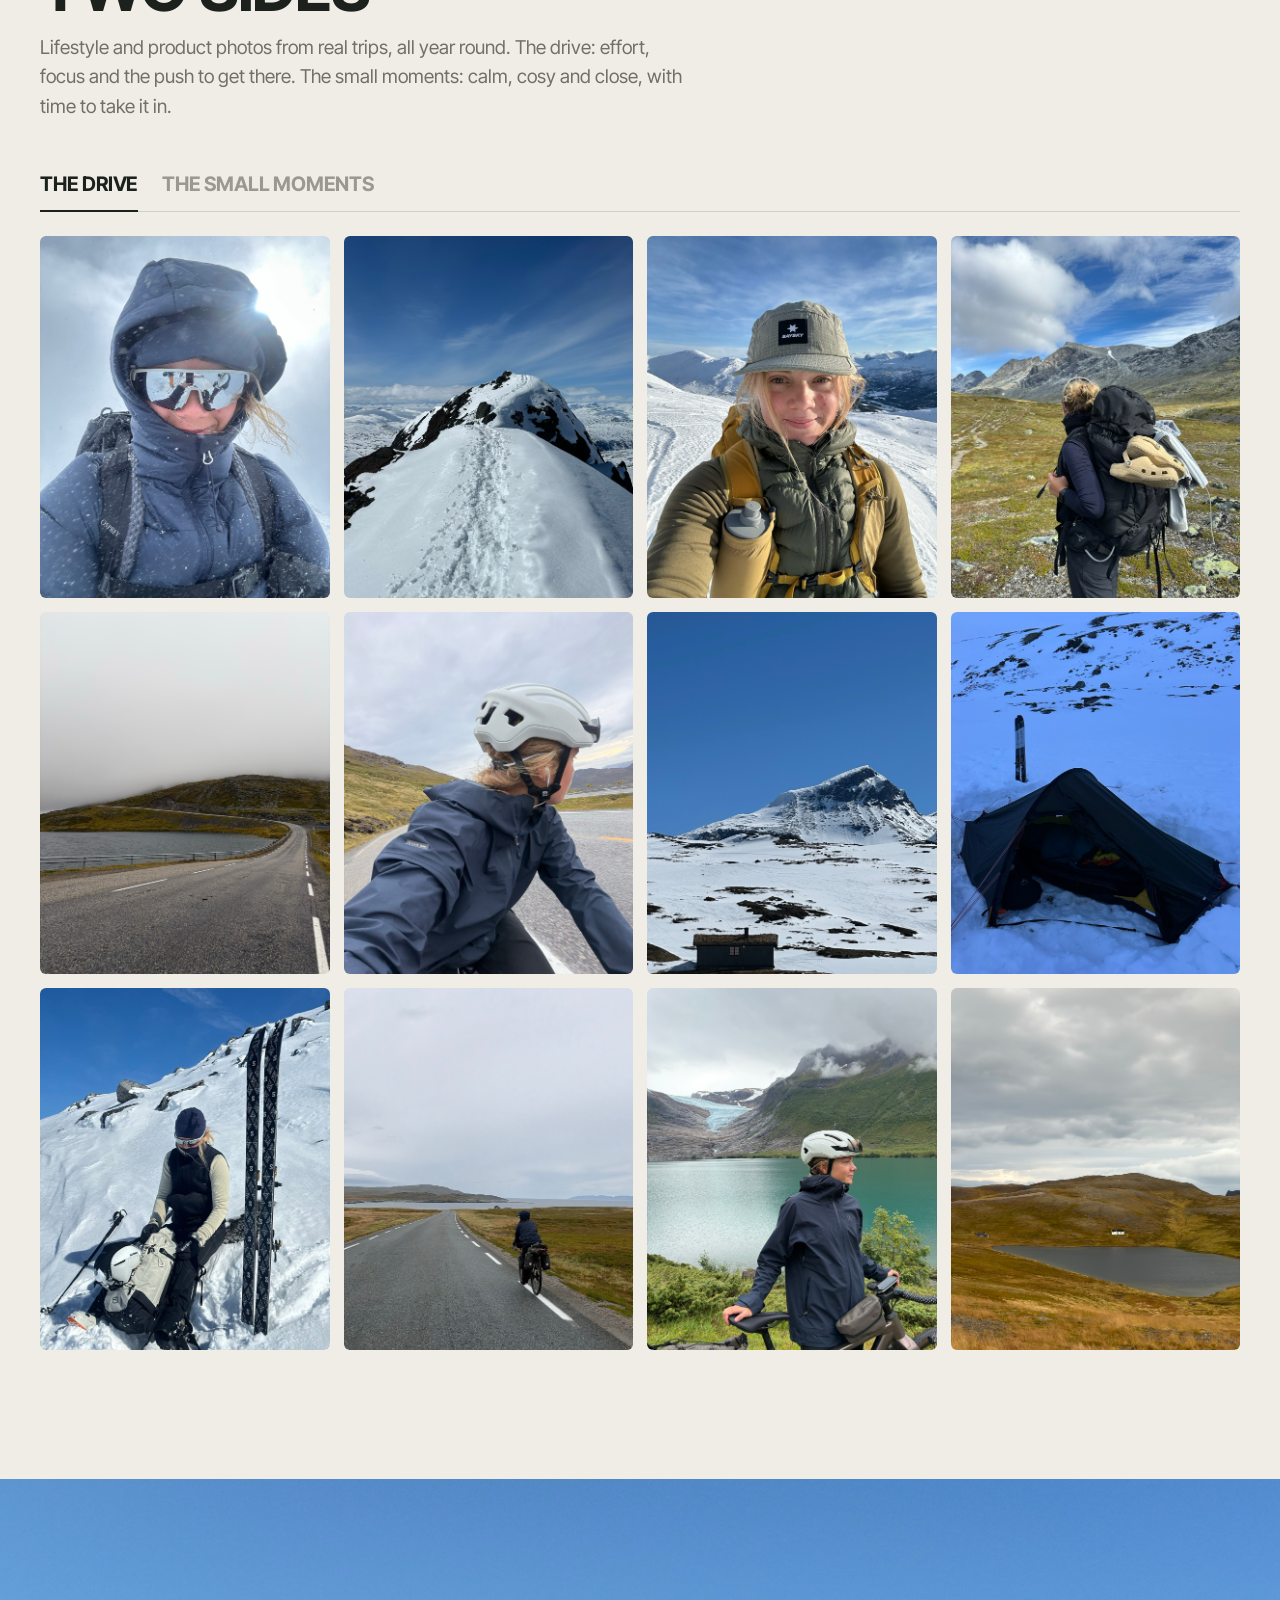
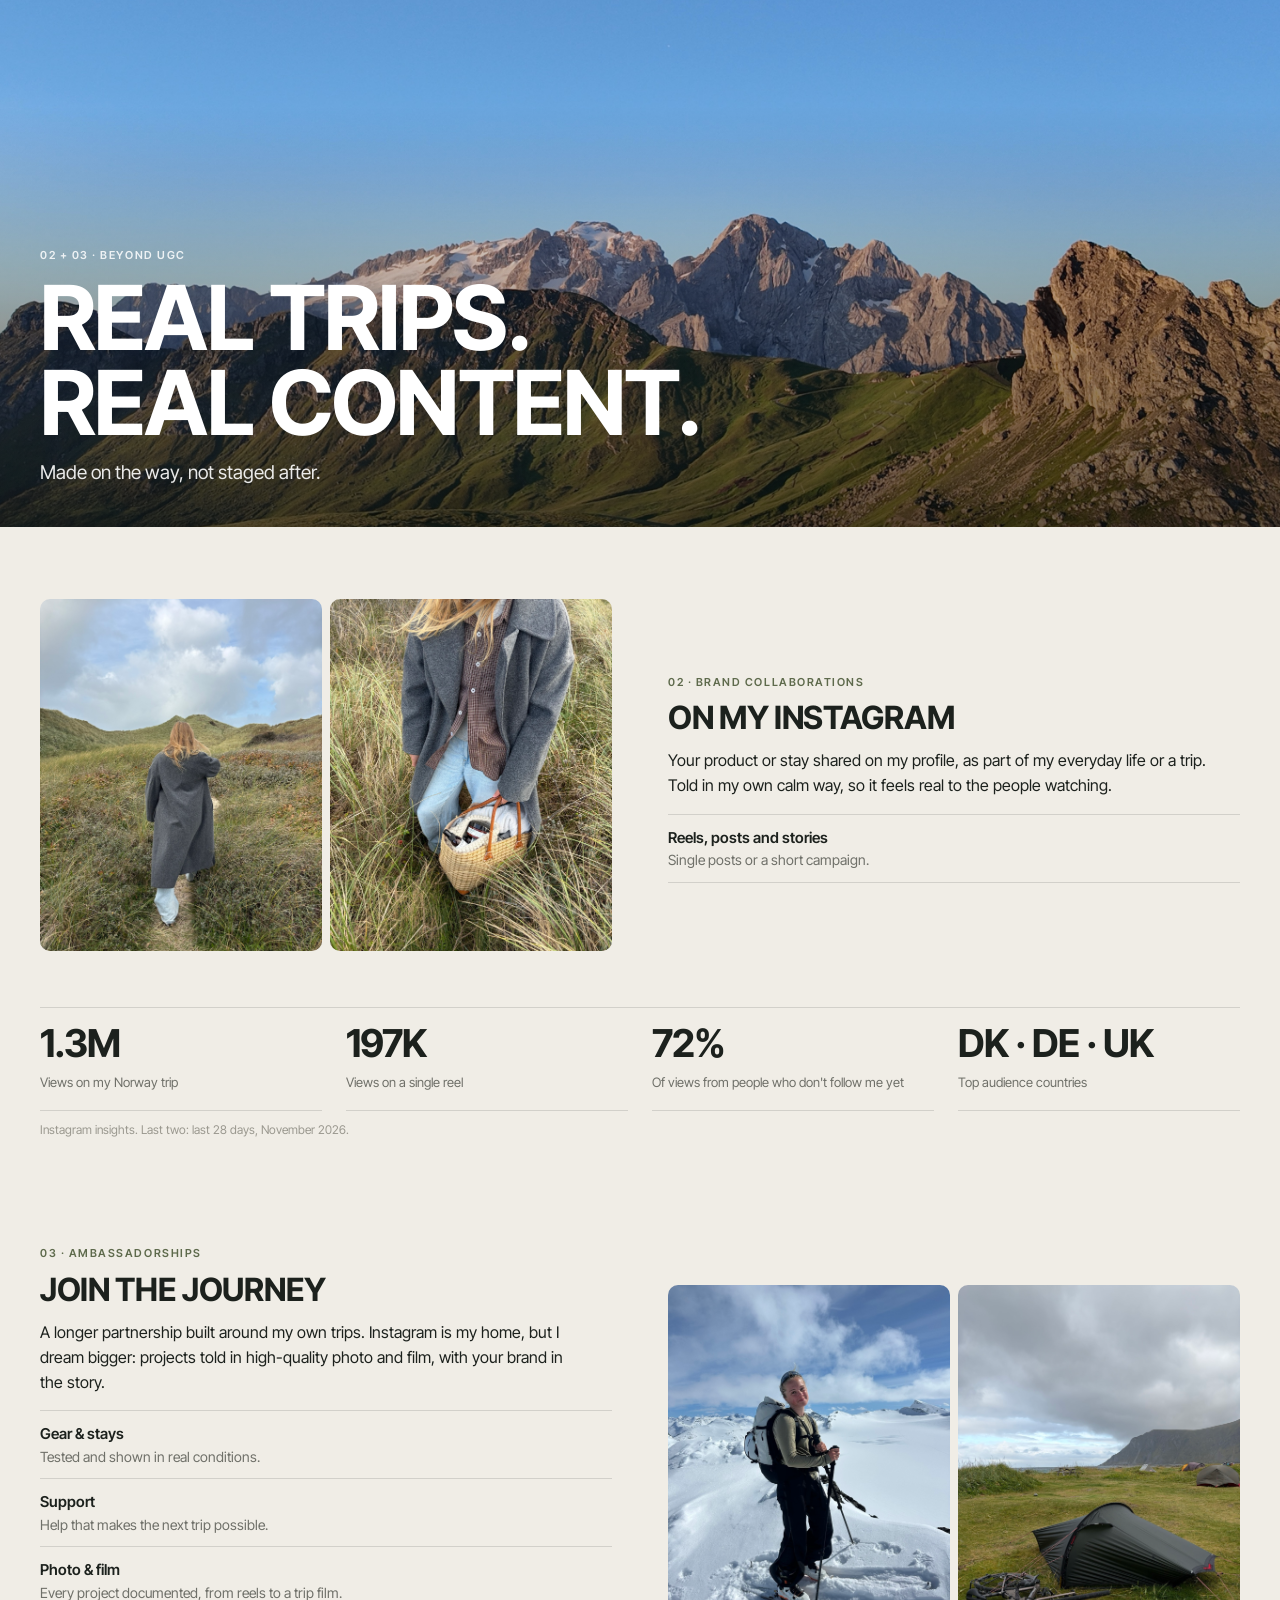
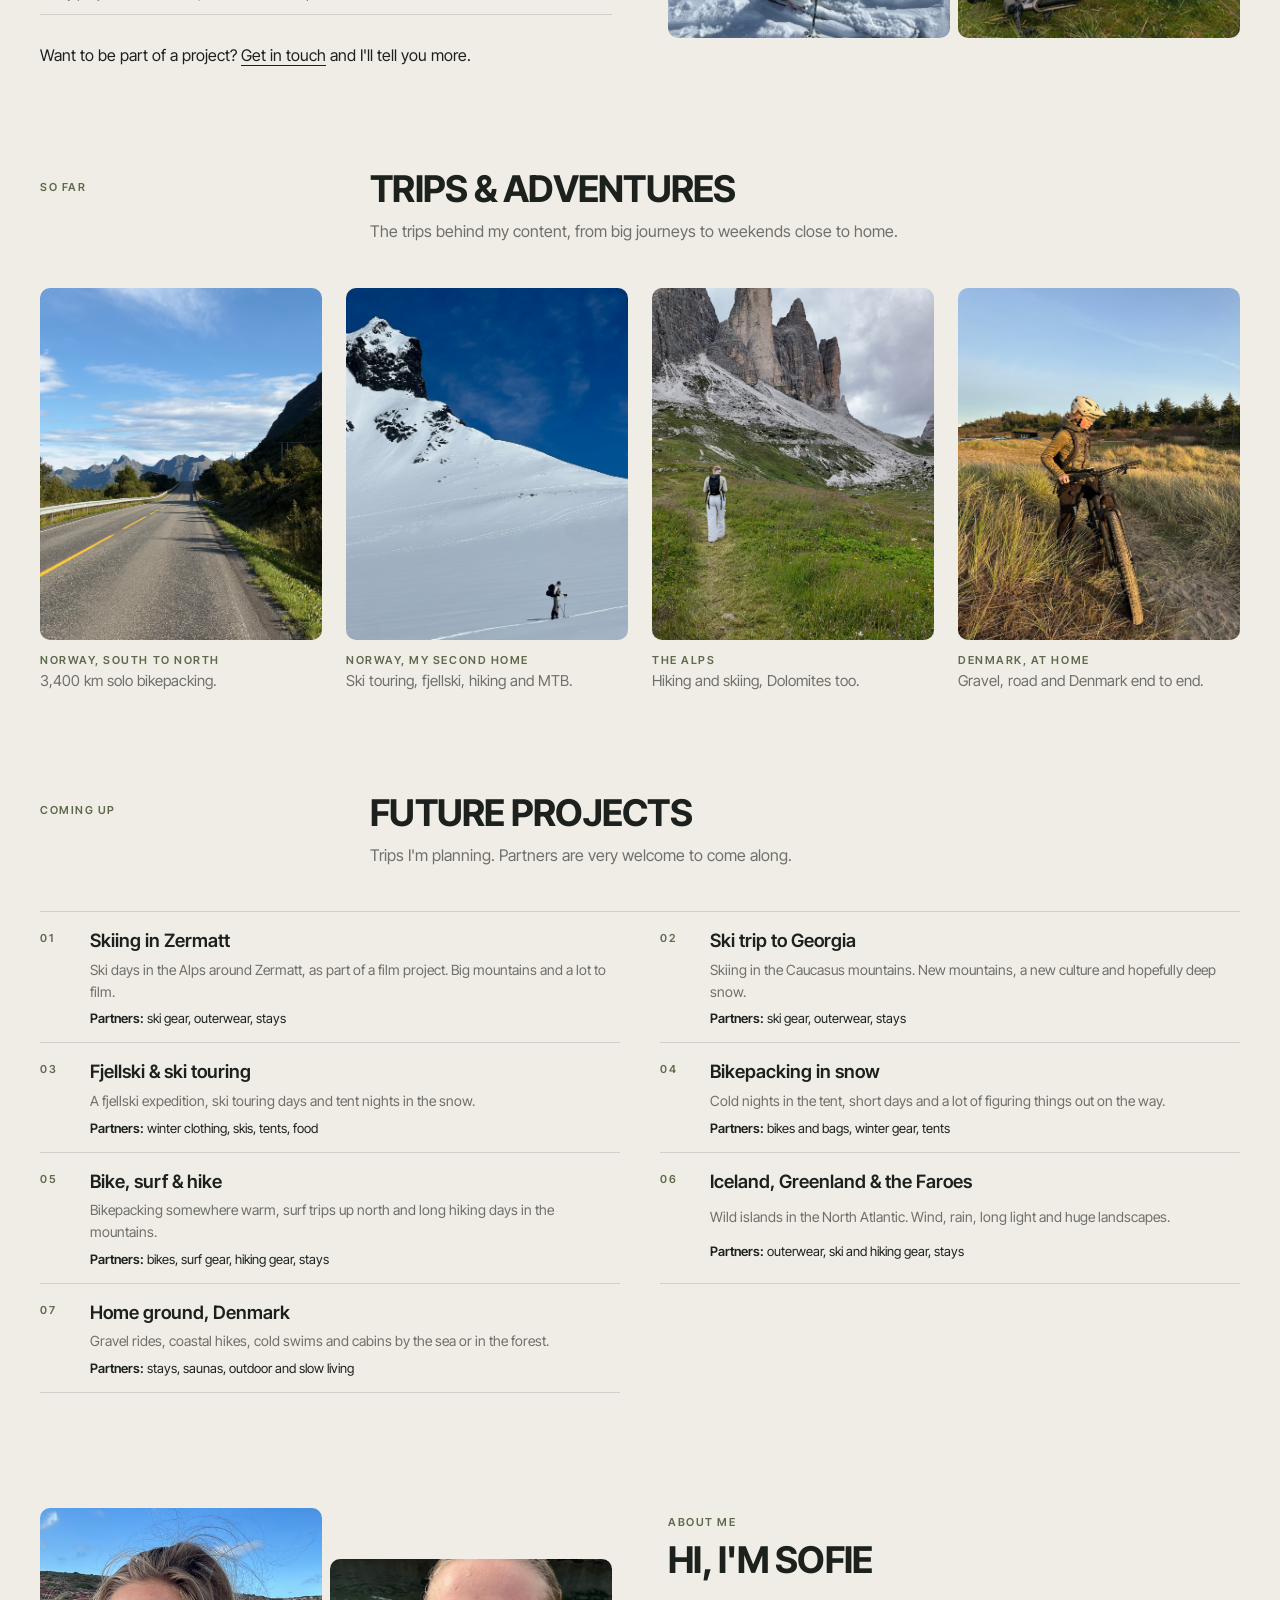
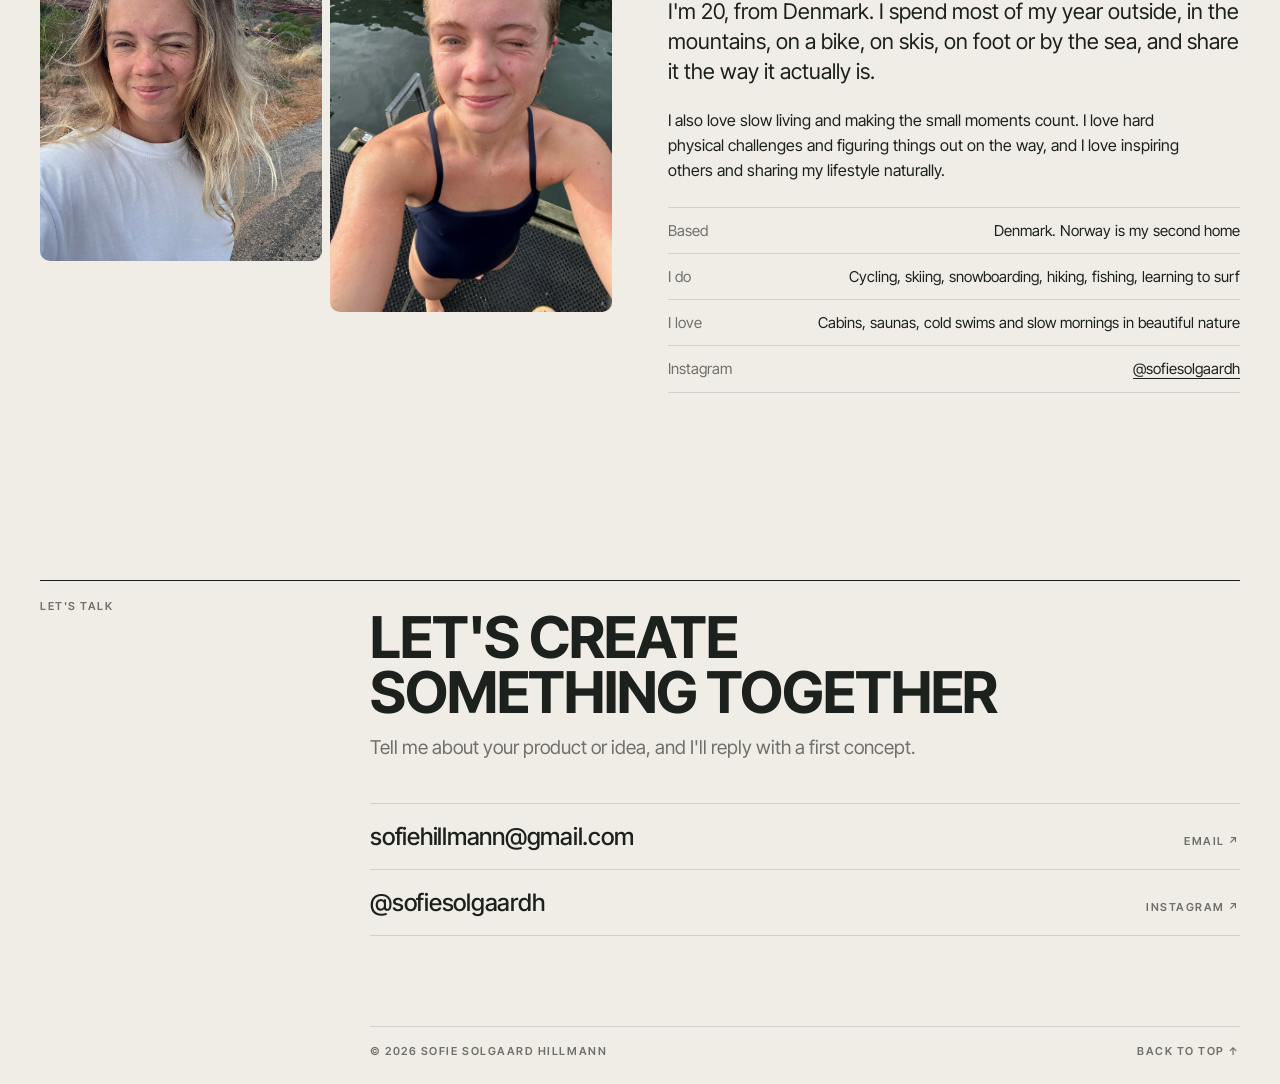
==== commit 7a27d306: "Opdater portfolio" ====
--- a/blanding/index.html
+++ b/blanding/index.html
@@ -215,10 +215,10 @@
       <div class="two-small">
         <div class="reveal">
           <span class="label">Process</span>
-          <div class="process"><div><b>1</b>Brief</div><div><b>2</b>Concept</div><div><b>3</b>Filming &amp; edit</div><div><b>4</b>Changes &amp; delivery</div></div>
-        </div>
-      </div>
-      <p class="cta reveal">Have a product in mind? <a class="link" href="#contact">Send me your brief</a> and I'll reply with an idea.</p>
+          <div class="process"><div><b>1</b>A quick chat</div><div><b>2</b>Concept</div><div><b>3</b>Filming &amp; edit</div><div><b>4</b>Changes &amp; delivery</div></div>
+        </div>
+      </div>
+      <p class="cta reveal">Have a product in mind? <a class="link" href="#contact">Just write to me</a>, a few lines is enough, and I'll come back with an idea.</p>
     </div>
   </section>
 
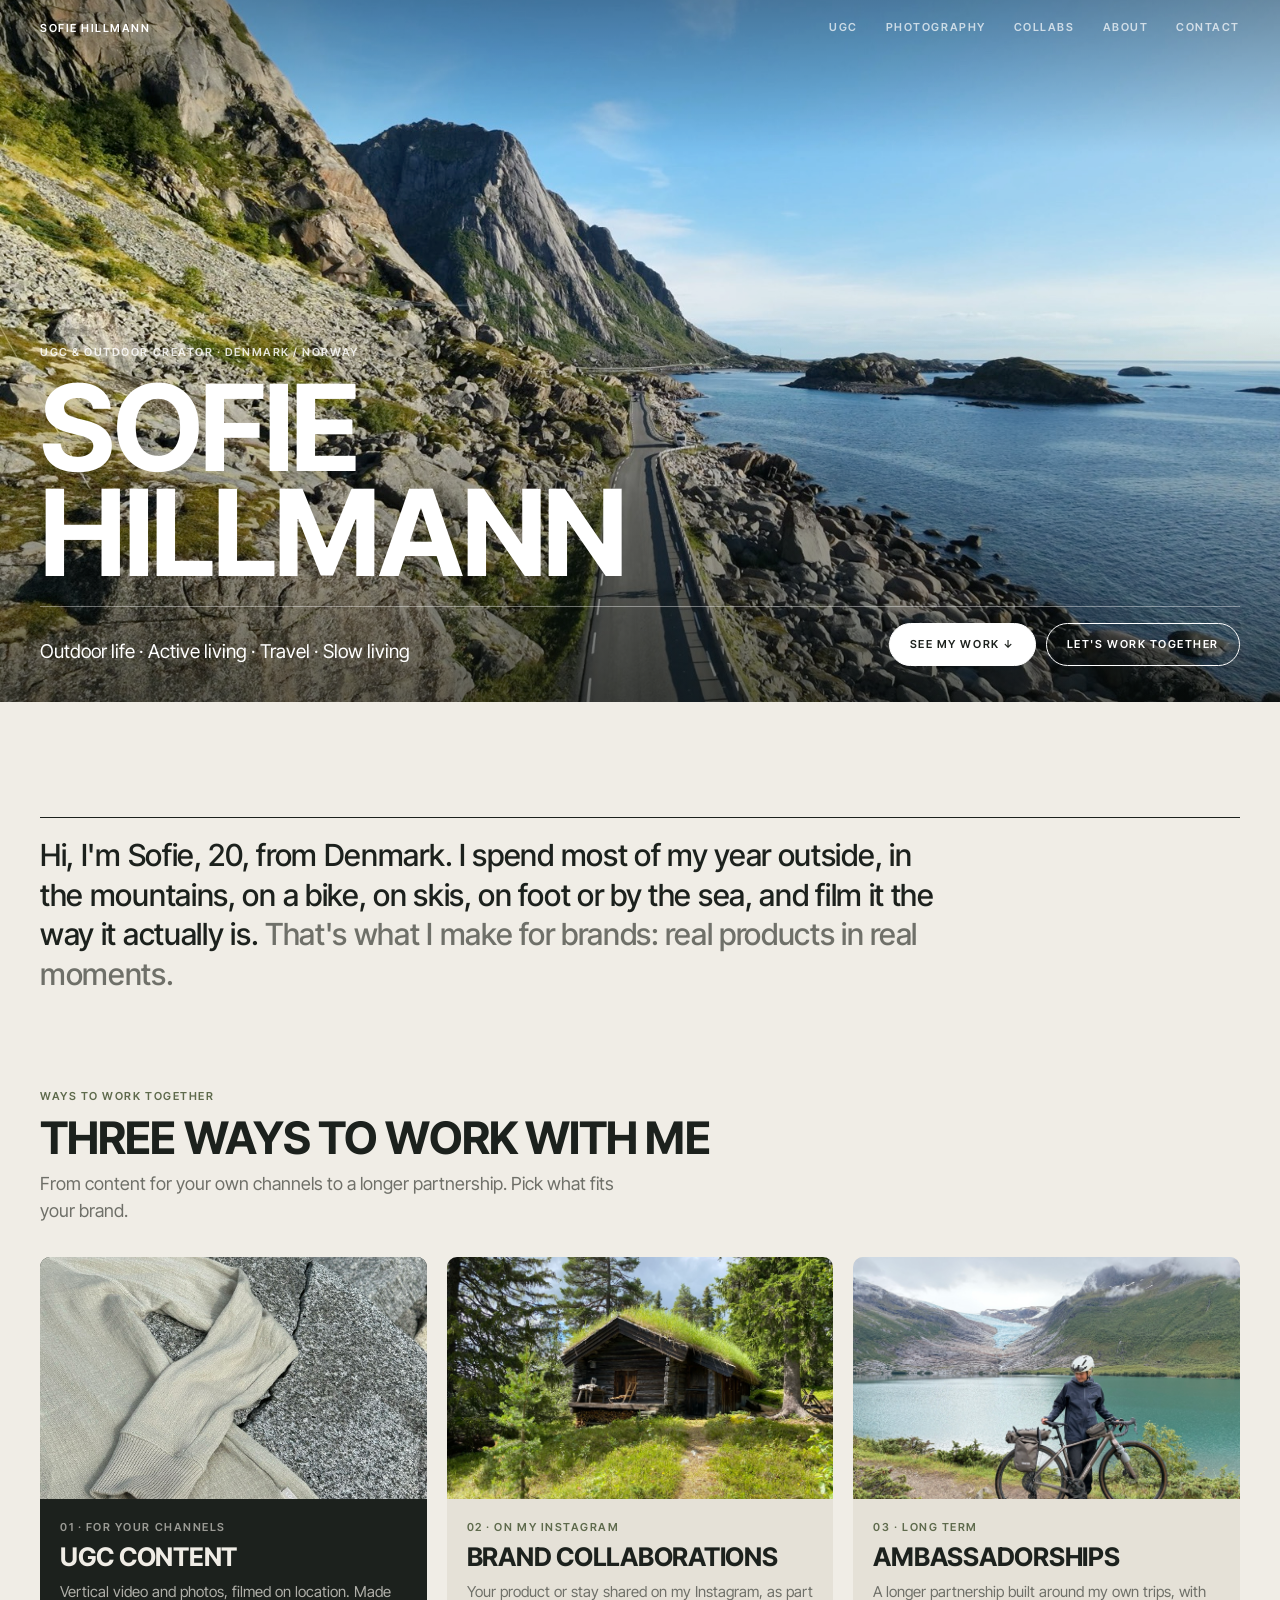
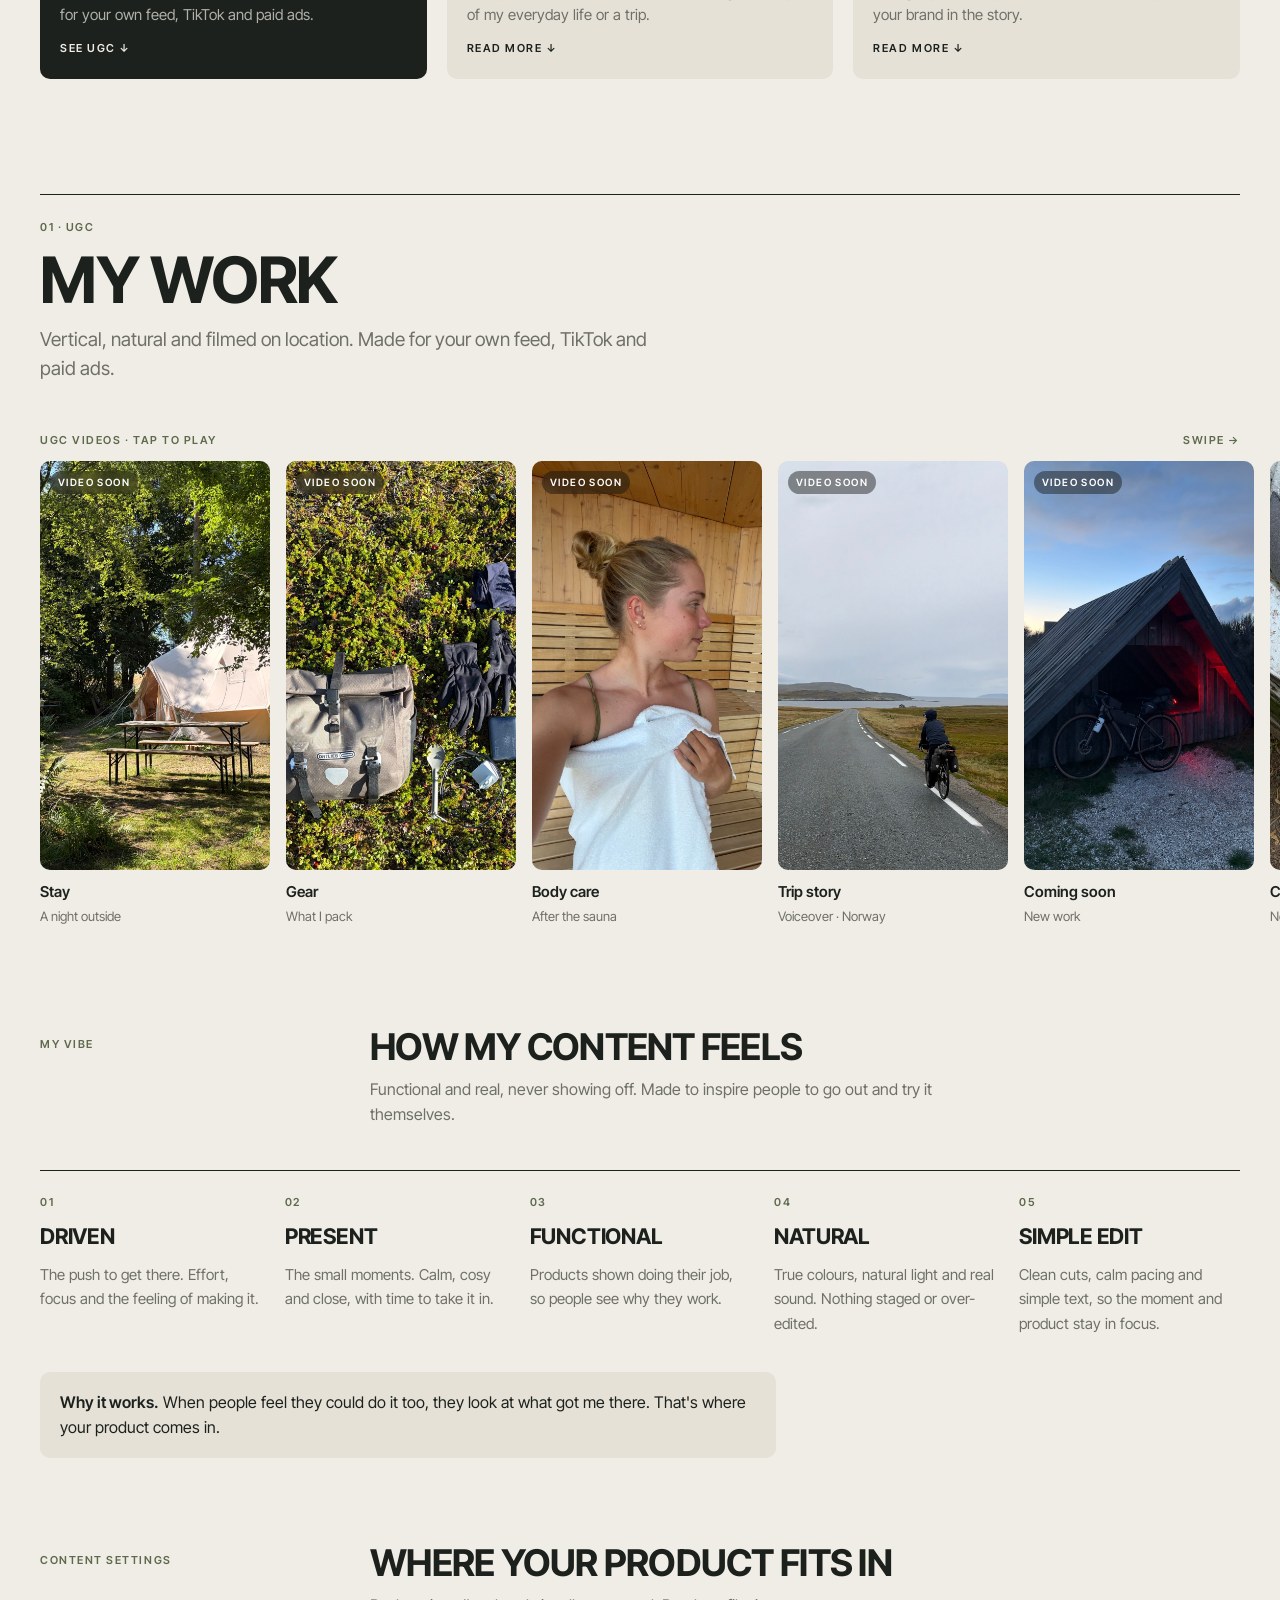
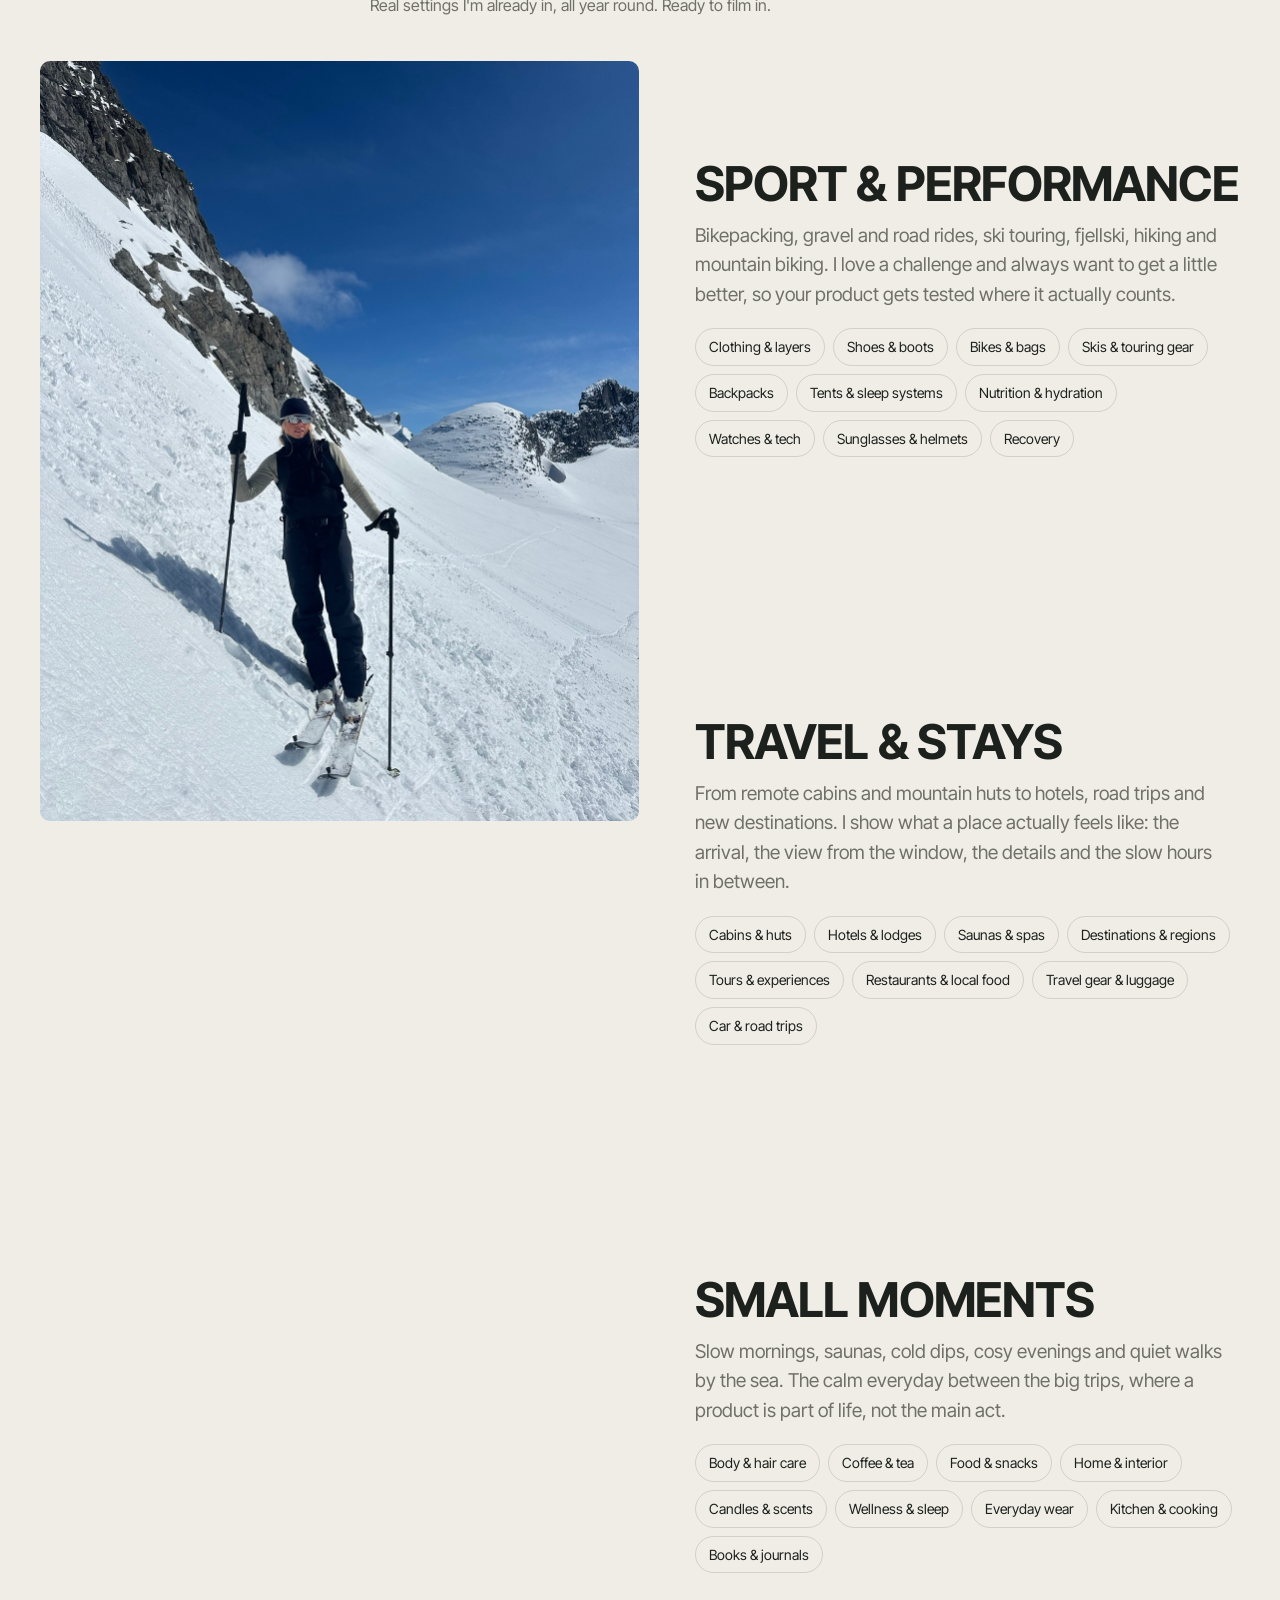
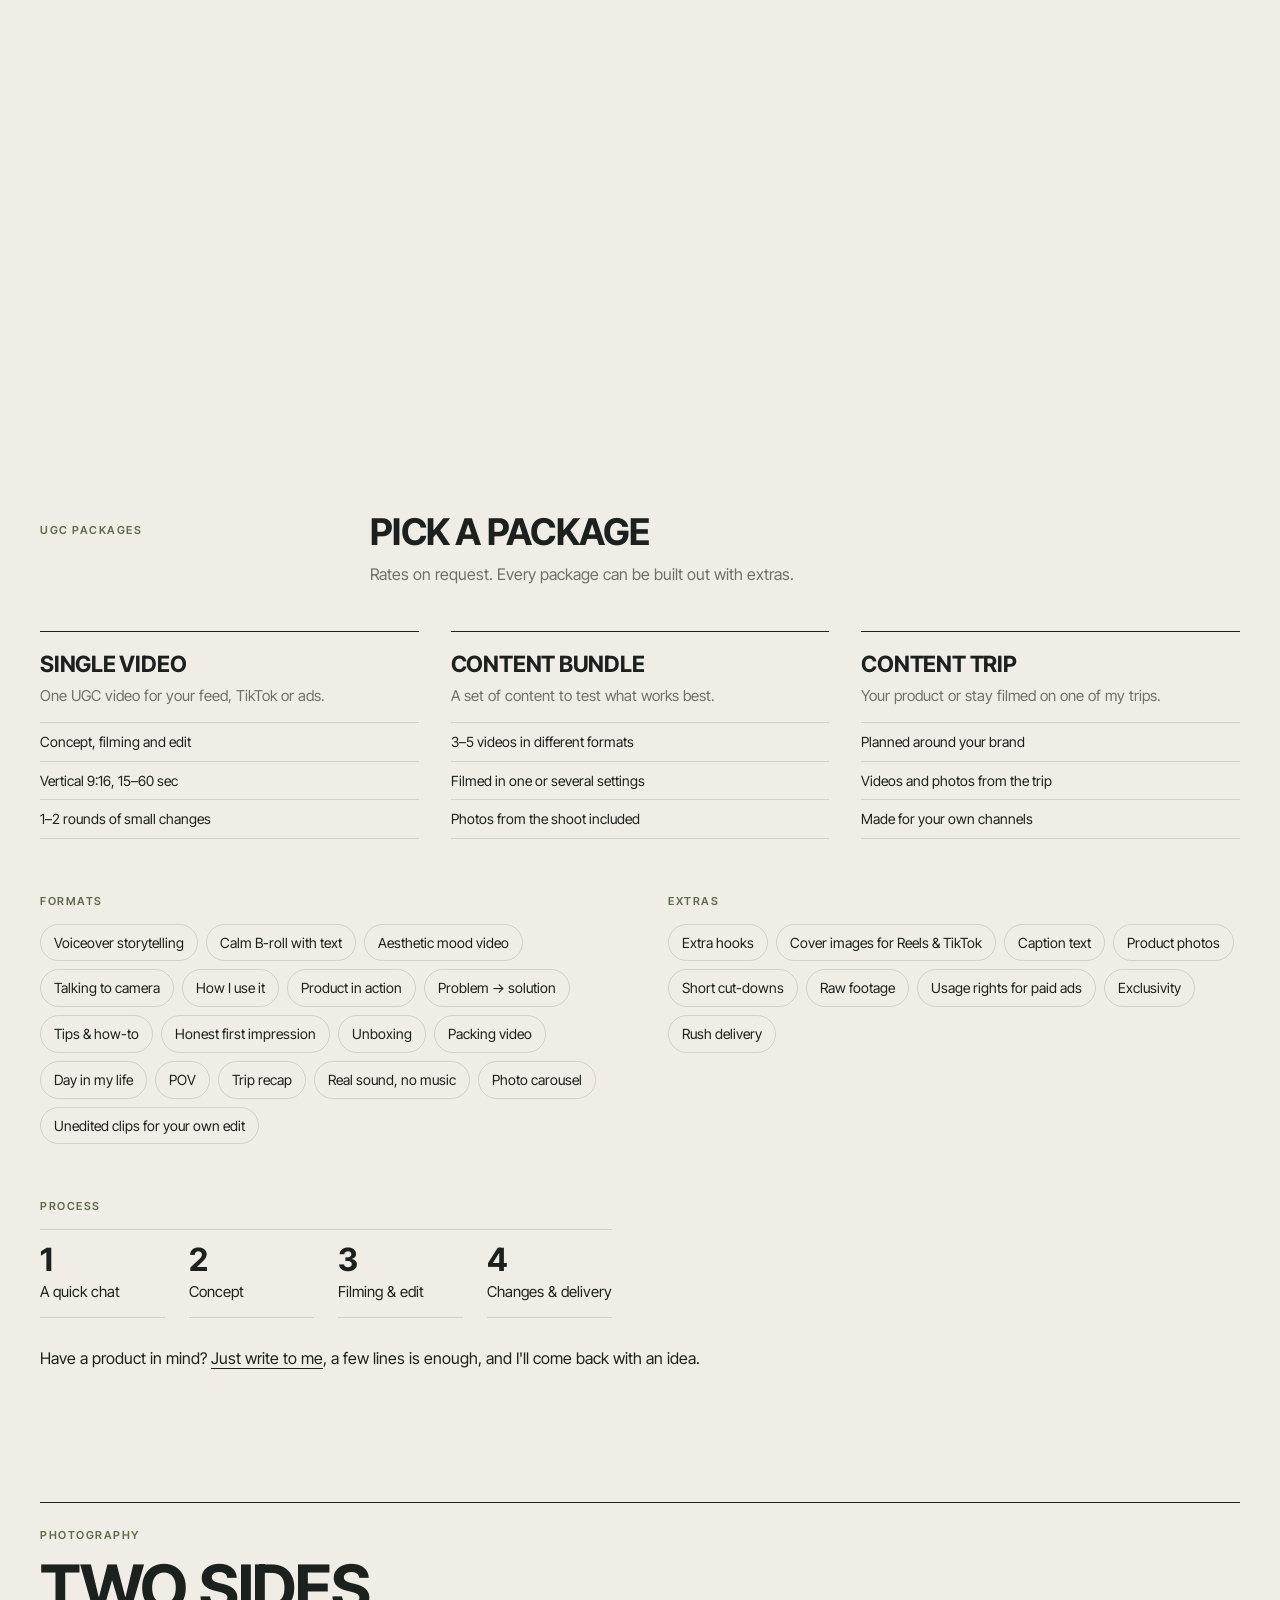
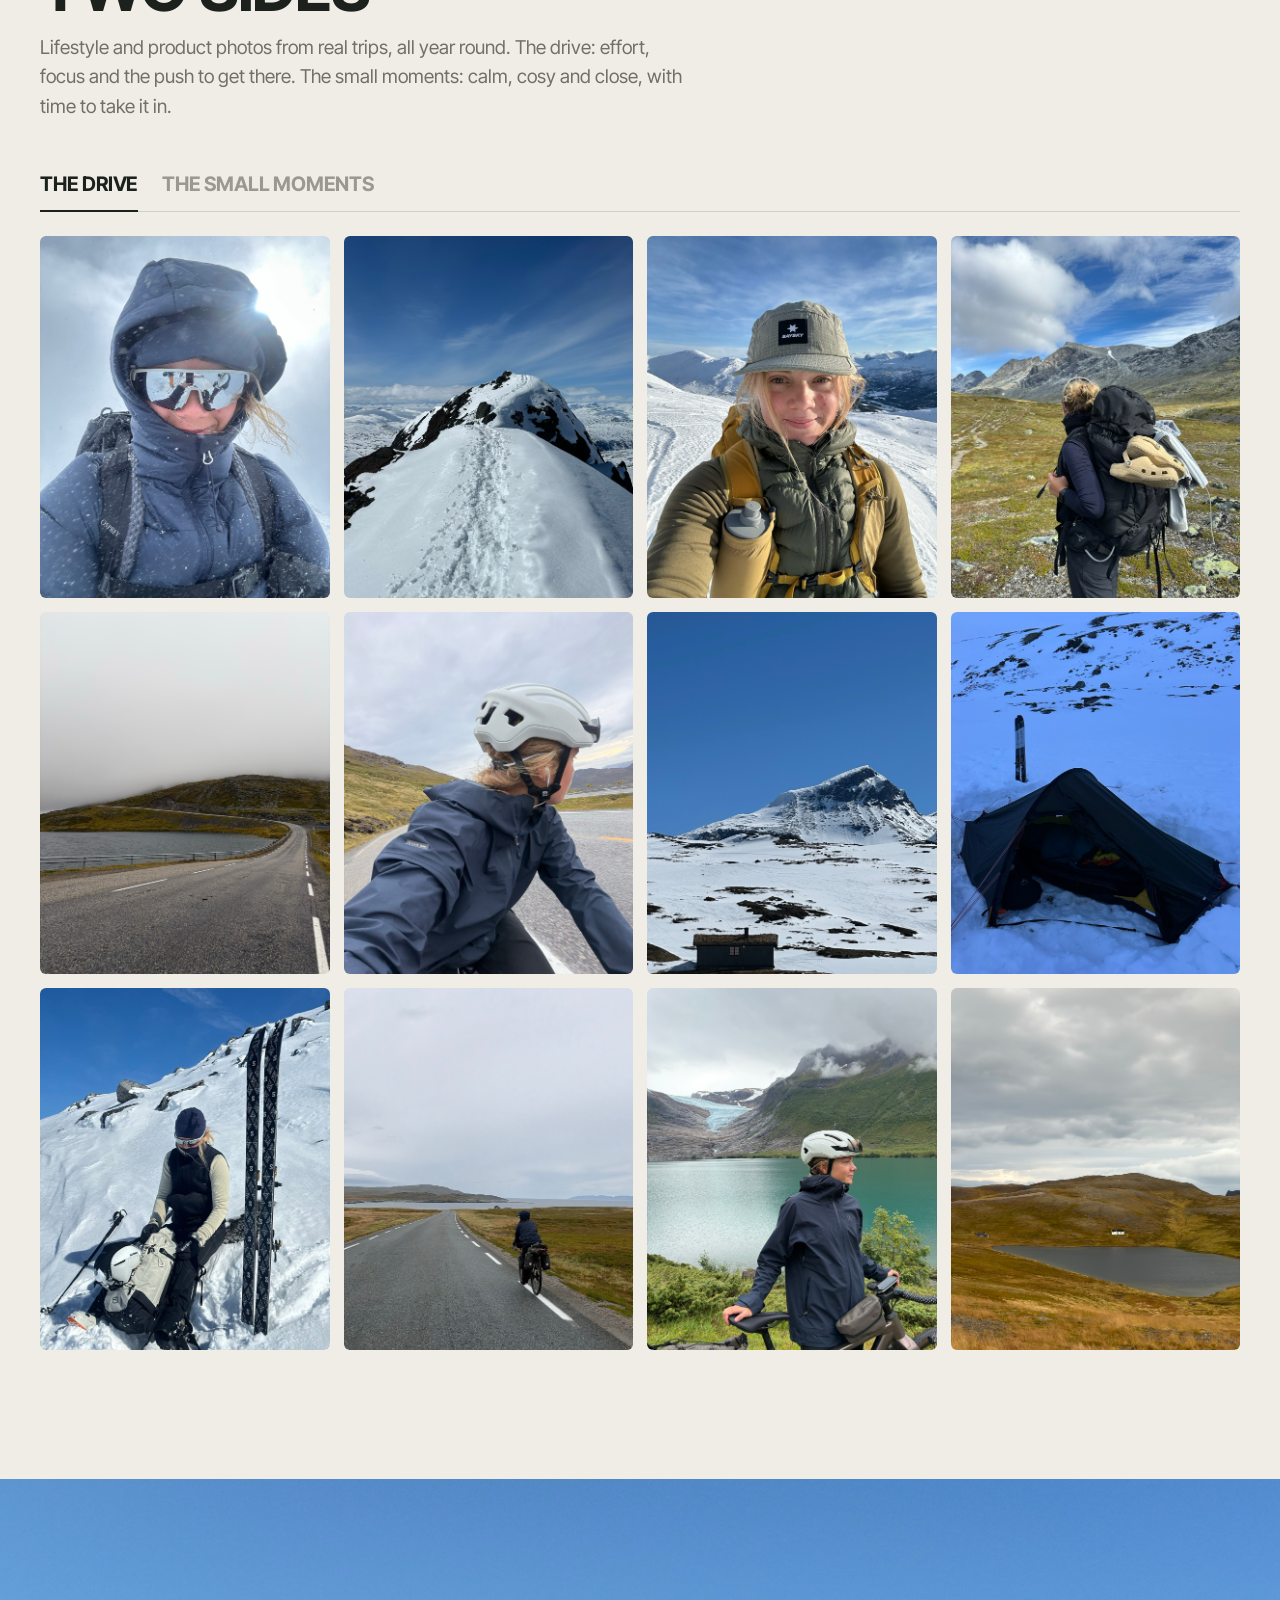
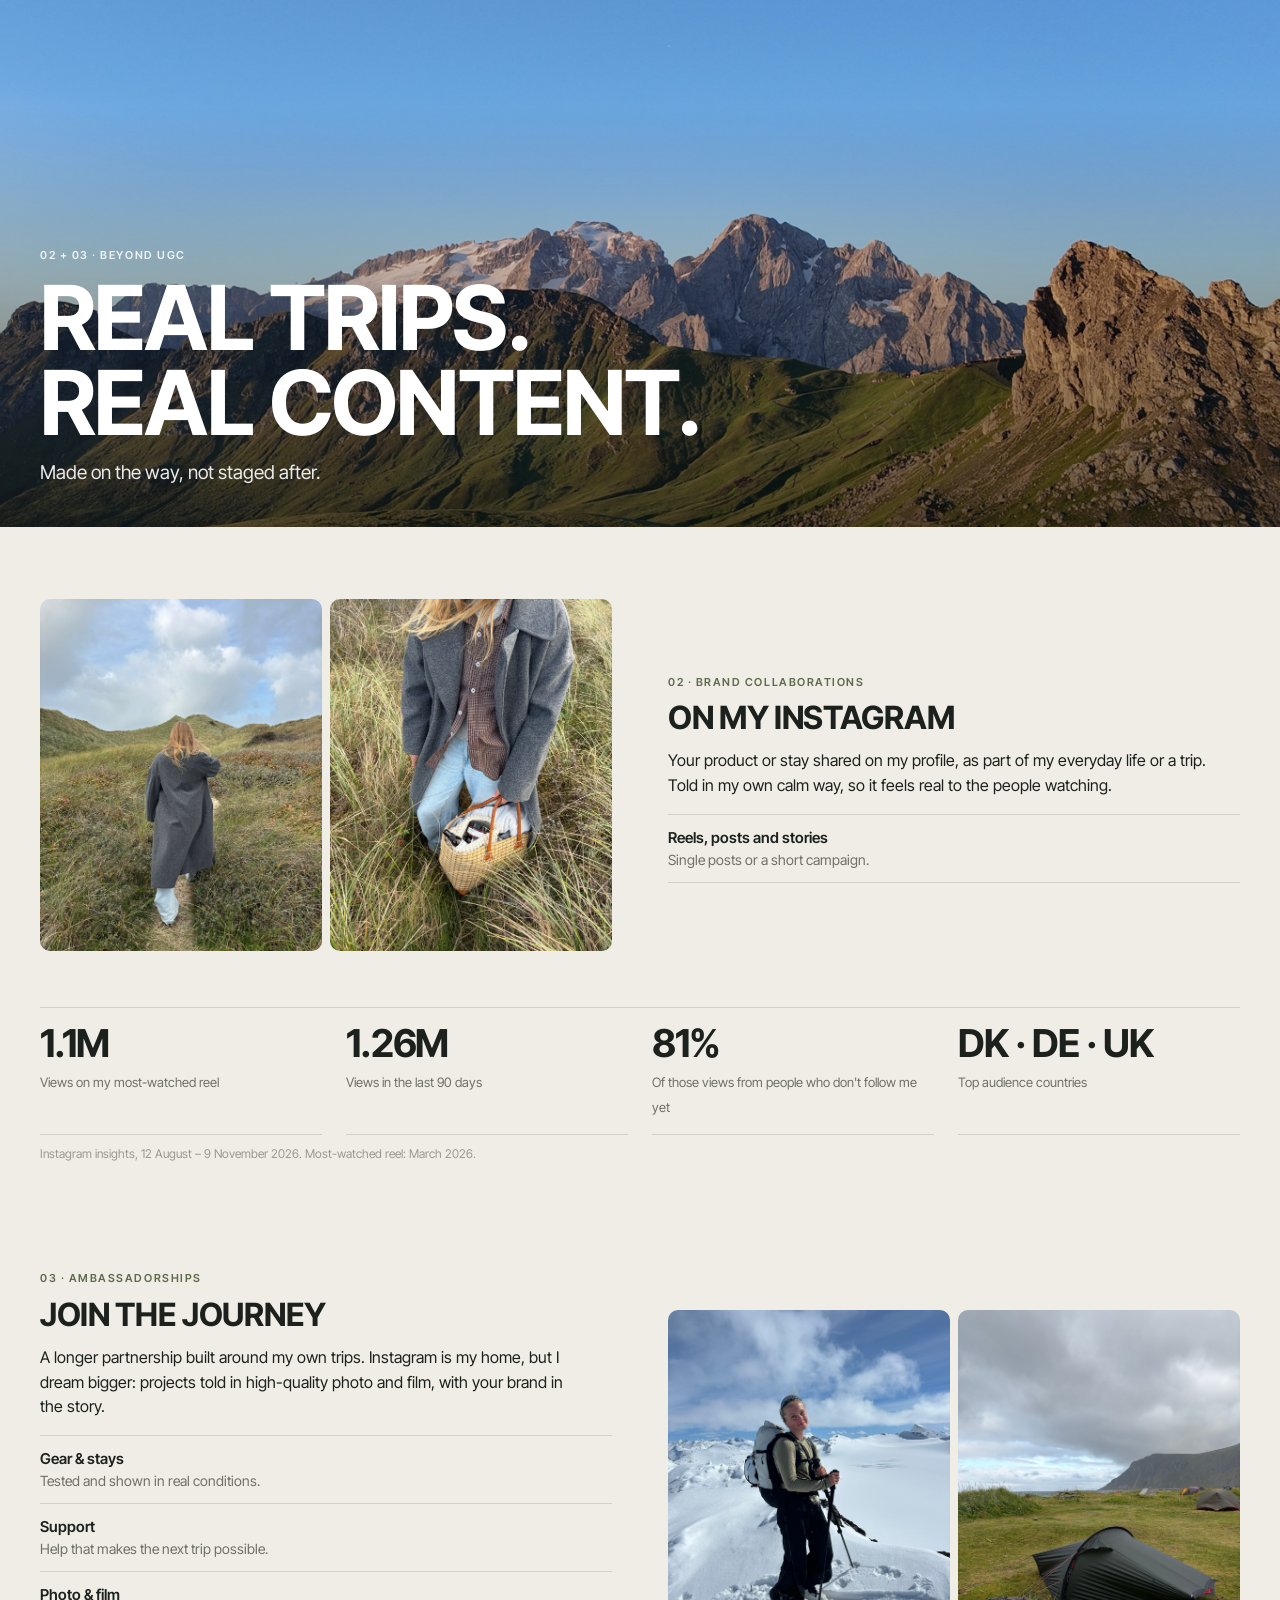
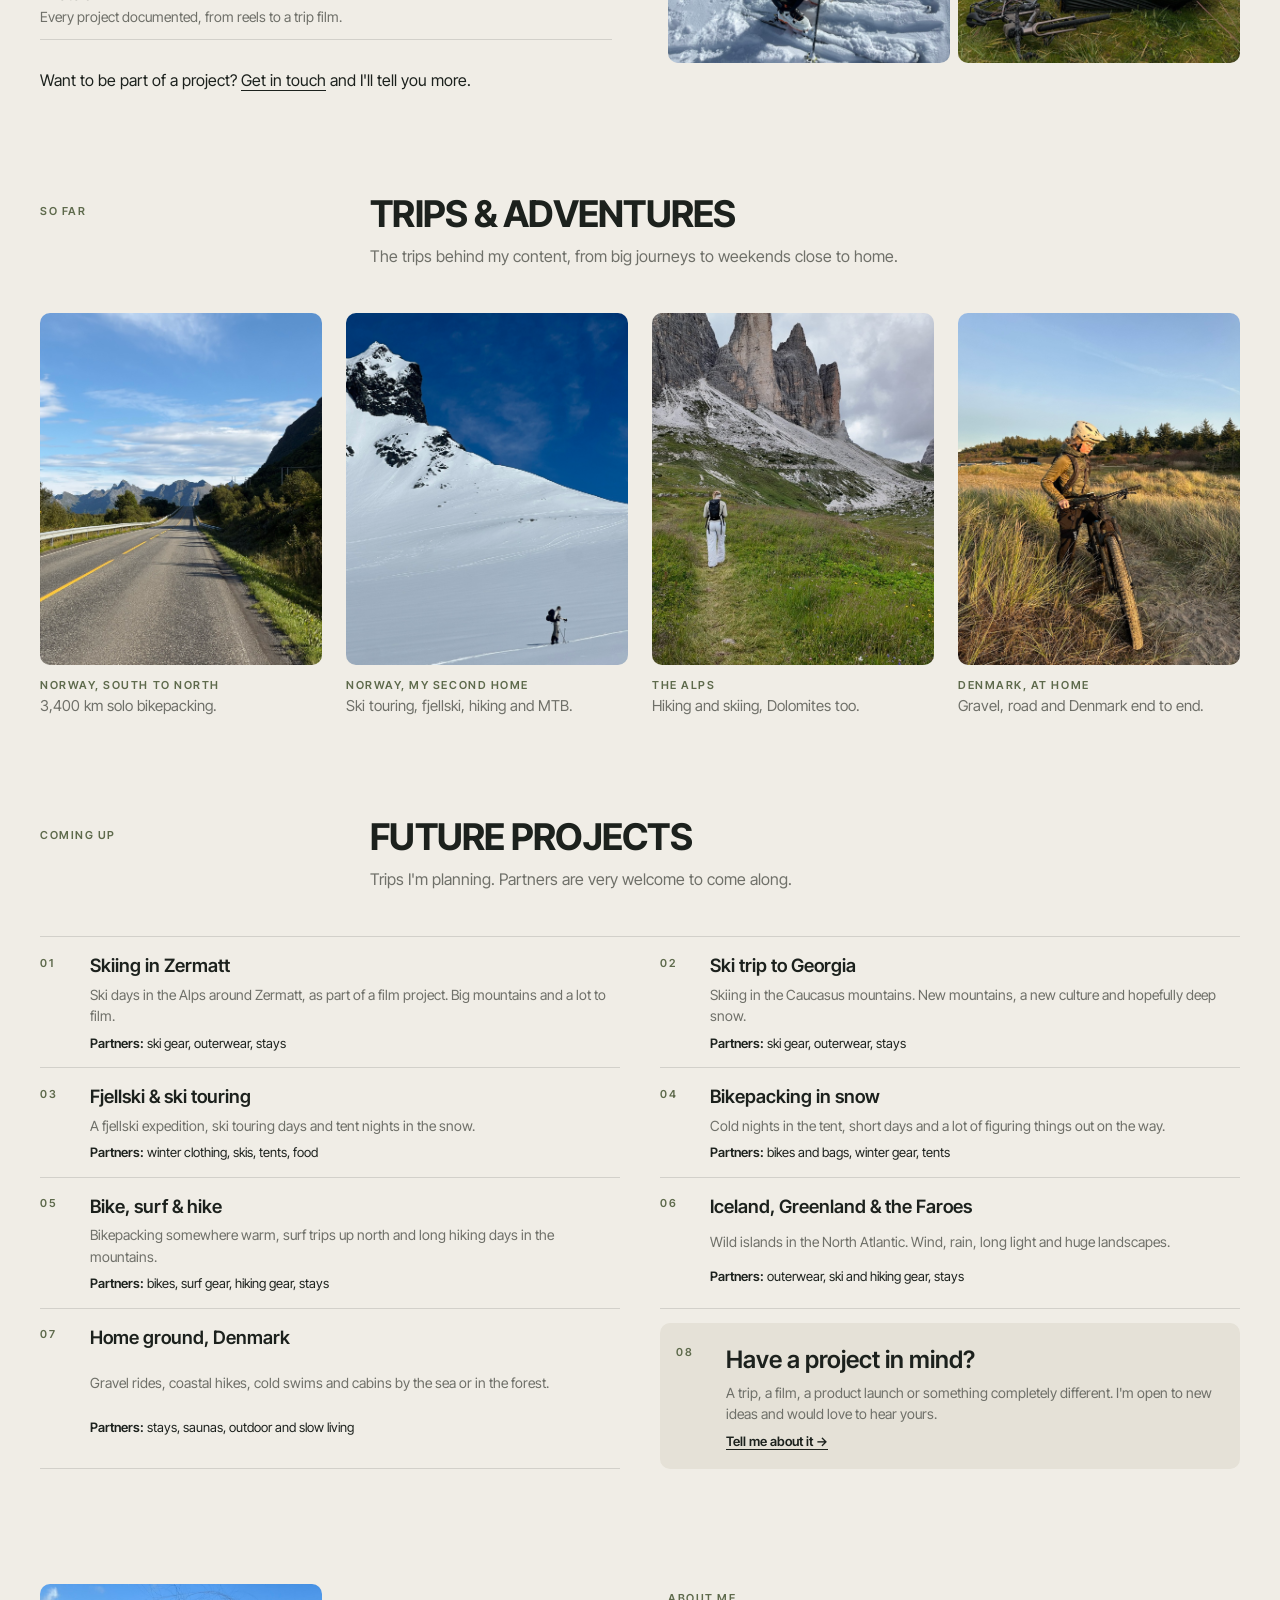
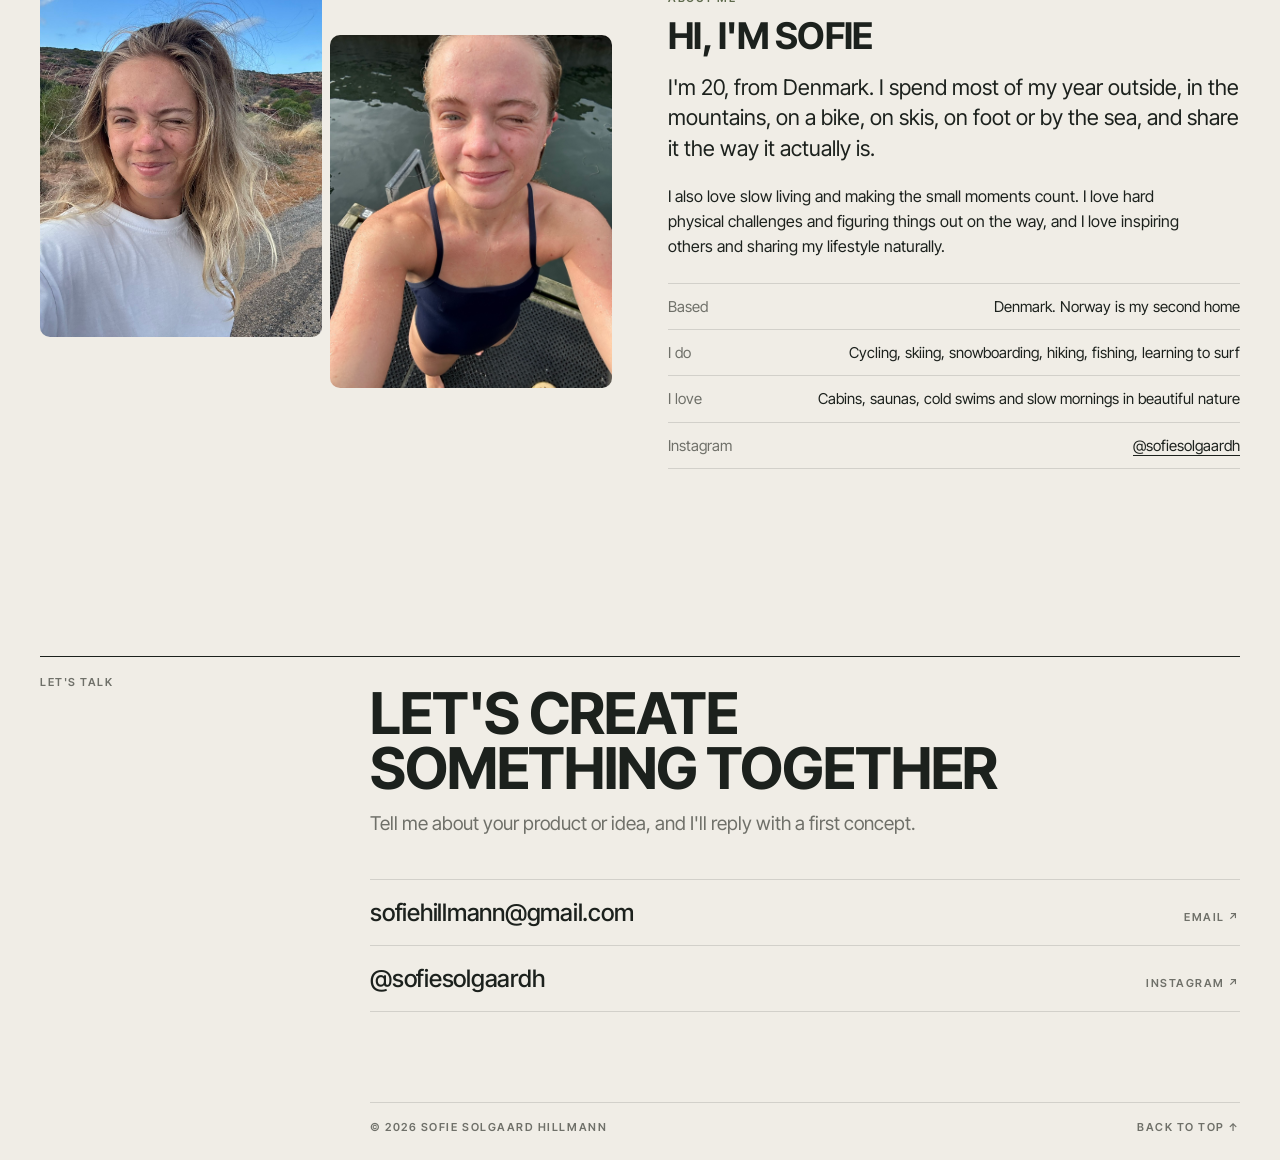
==== commit 9619c0d3: "Opdater portfolio" ====
--- a/blanding/index.html
+++ b/blanding/index.html
@@ -291,12 +291,12 @@
     </div>
 
     <div class="stats-row reveal" style="margin-top:clamp(36px,5vw,56px)">
-      <div><b>1.3M</b><span>Views on my Norway trip</span></div>
-      <div><b>197K</b><span>Views on a single reel</span></div>
-      <div><b>72%</b><span>Of views from people who don't follow me yet</span></div>
+      <div><b>1.1M</b><span>Views on my most-watched reel</span></div>
+      <div><b>1.26M</b><span>Views in the last 90 days</span></div>
+      <div><b>81%</b><span>Of those views from people who don't follow me yet</span></div>
       <div><b>DK · DE · UK</b><span>Top audience countries</span></div>
     </div>
-    <p class="source">Instagram insights. Last two: last 28 days, November 2026.</p>
+    <p class="source">Instagram insights, 12 August – 9 November 2026. Most-watched reel: March 2026.</p>
 
     <!-- 03 Ambassadorships -->
     <div class="sub-block two" id="ambassador">
@@ -347,6 +347,7 @@
         <li><span class="label">05</span><h3>Bike, surf &amp; hike</h3><p>Bikepacking somewhere warm, surf trips up north and long hiking days in the mountains.</p><span class="room"><b>Partners:</b> bikes, surf gear, hiking gear, stays</span></li>
         <li><span class="label">06</span><h3>Iceland, Greenland &amp; the Faroes</h3><p>Wild islands in the North Atlantic. Wind, rain, long light and huge landscapes.</p><span class="room"><b>Partners:</b> outerwear, ski and hiking gear, stays</span></li>
         <li><span class="label">07</span><h3>Home ground, Denmark</h3><p>Gravel rides, coastal hikes, cold swims and cabins by the sea or in the forest.</p><span class="room"><b>Partners:</b> stays, saunas, outdoor and slow living</span></li>
+        <li class="own"><span class="label">08</span><h3>Have a project in mind?</h3><p>A trip, a film, a product launch or something completely different. I'm open to new ideas and would love to hear yours.</p><span class="room"><a class="link" href="#contact">Tell me about it →</a></span></li>
       </ol>
     </div>
   </section>
--- a/blanding/style.css
+++ b/blanding/style.css
@@ -410,3 +410,8 @@
 .contact .btn{ border-color:var(--ink); }
 .contact .btn:hover{ background:var(--ink); color:var(--bg); }
 .contact .foot{ border-top-color:var(--line); }
+
+/* future project 08: the open invitation, a little bolder than the rest */
+.next-list li.own{ background:var(--bg-2); border-radius:var(--radius); padding:18px 16px; border-bottom:0; margin-top:14px; }
+.next-list li.own h3{ font-size:clamp(1.2rem,2.2vw,1.5rem); }
+.next-list li.own .link{ font-weight:600; }
